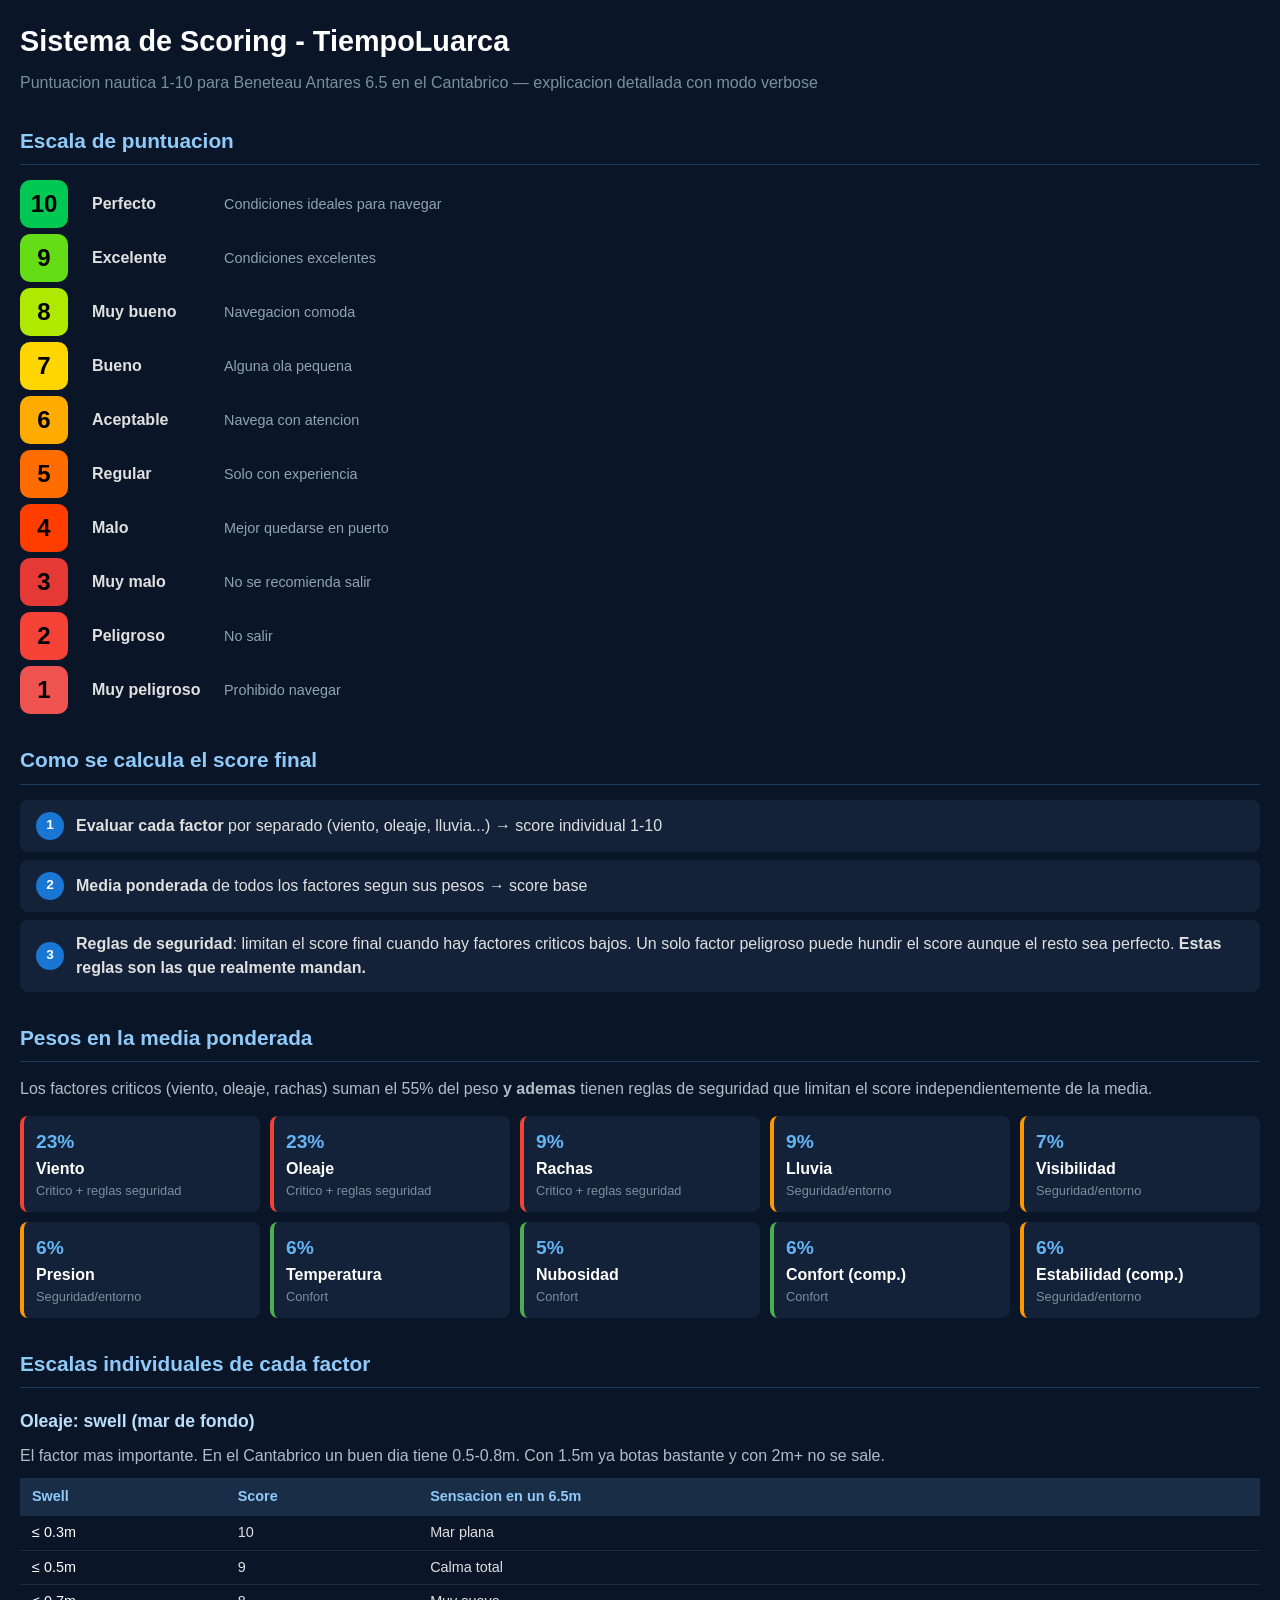
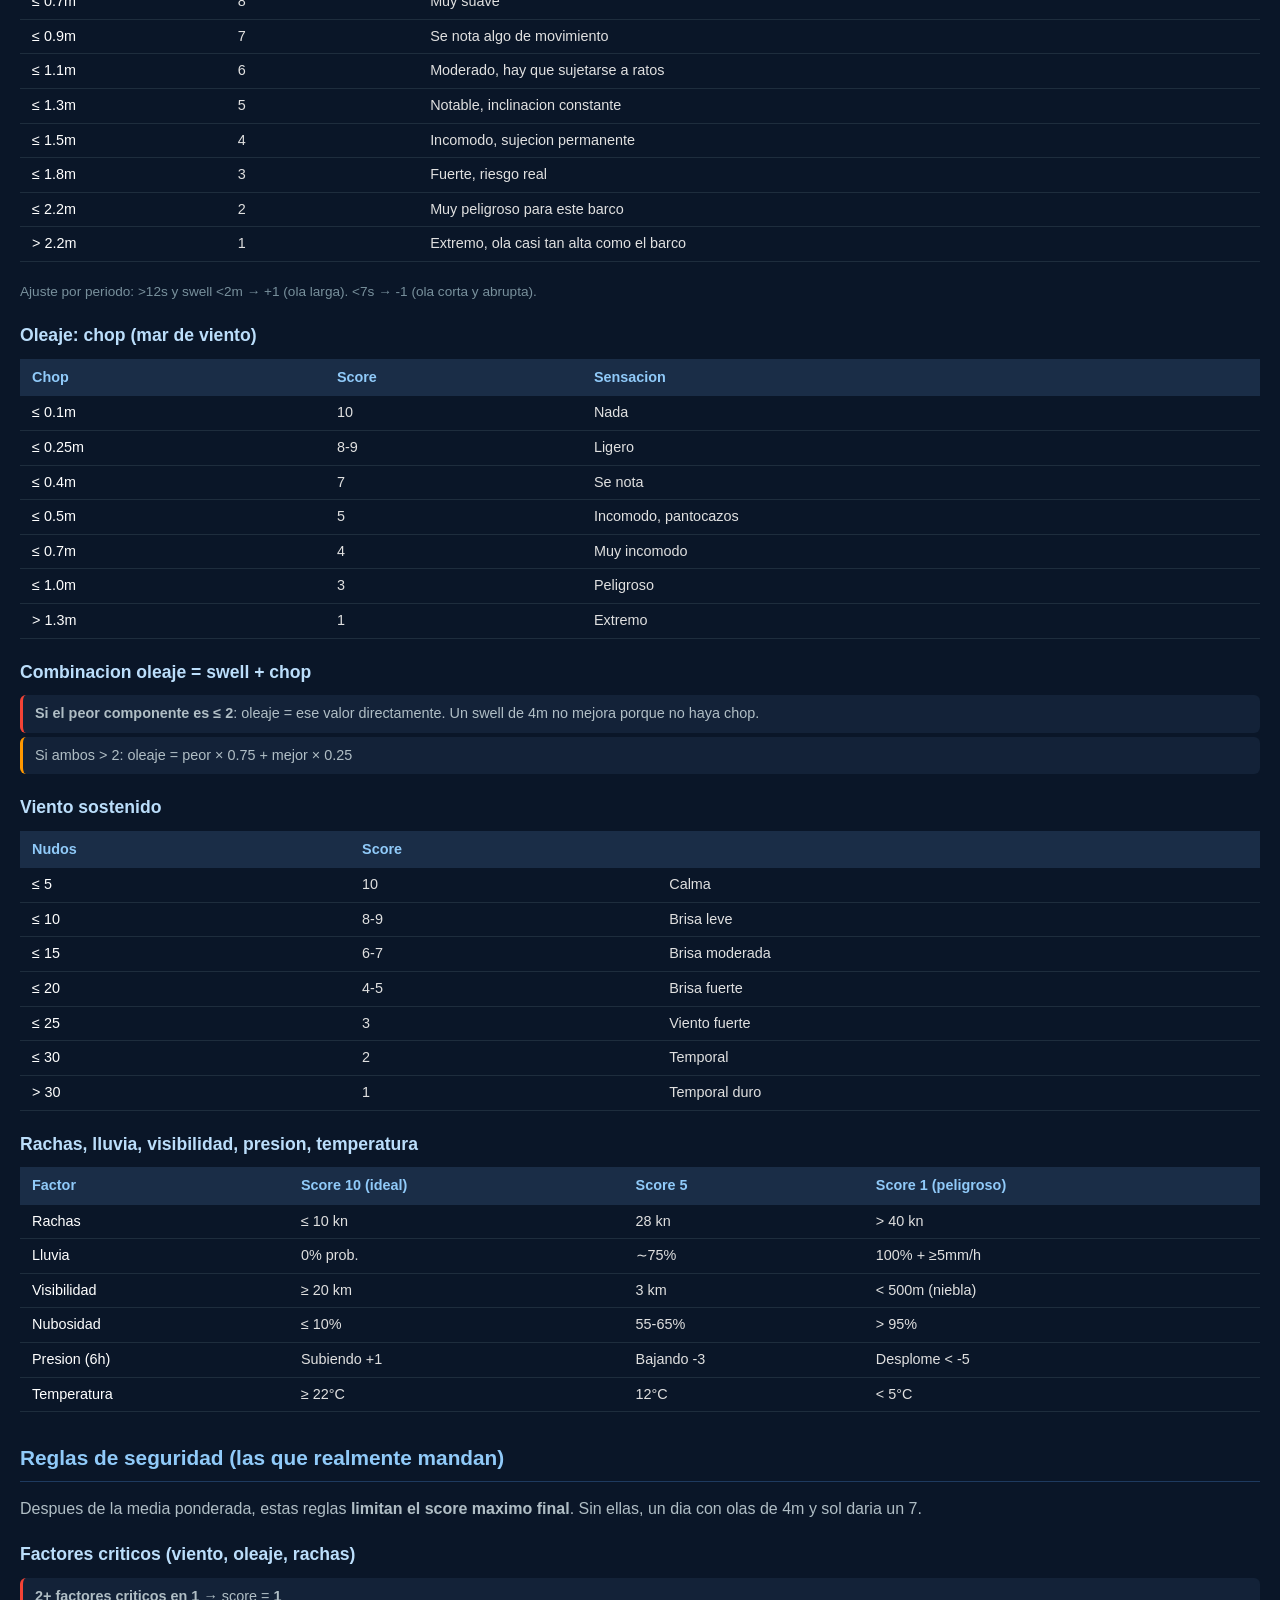
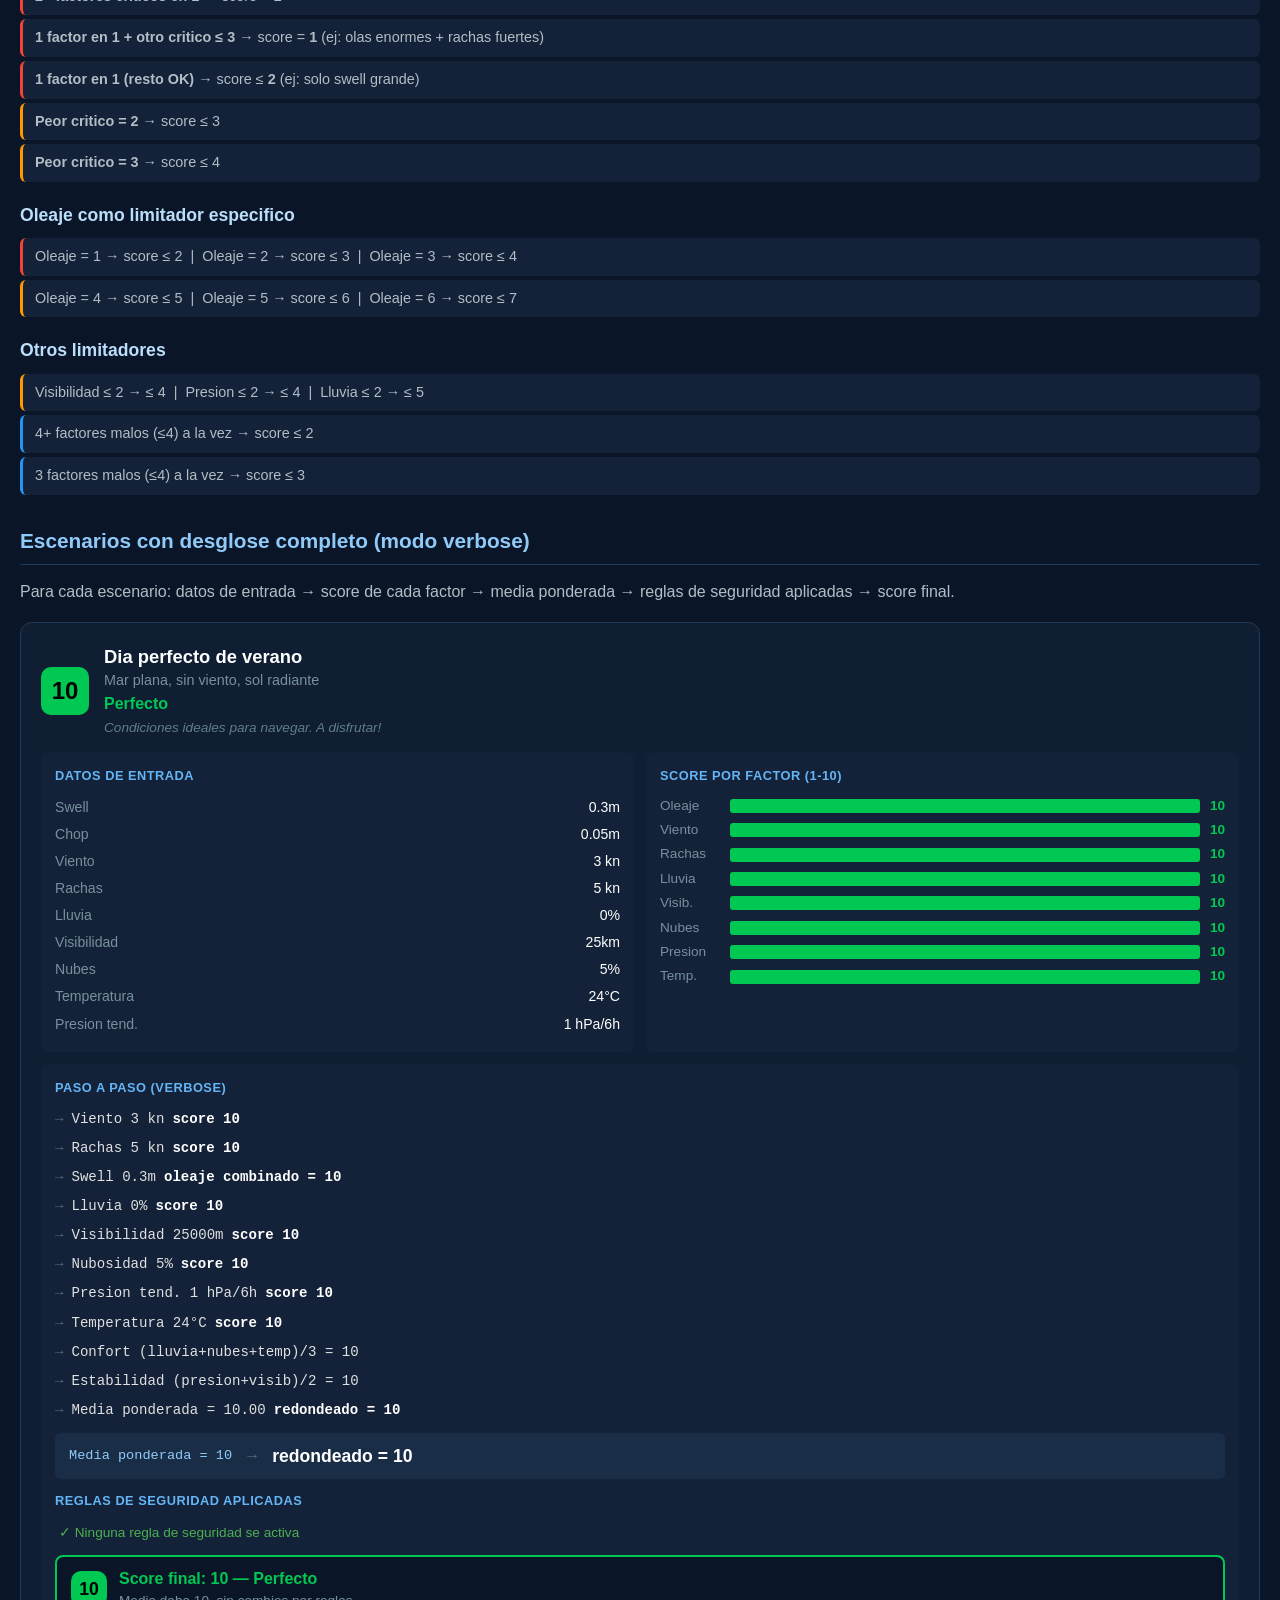
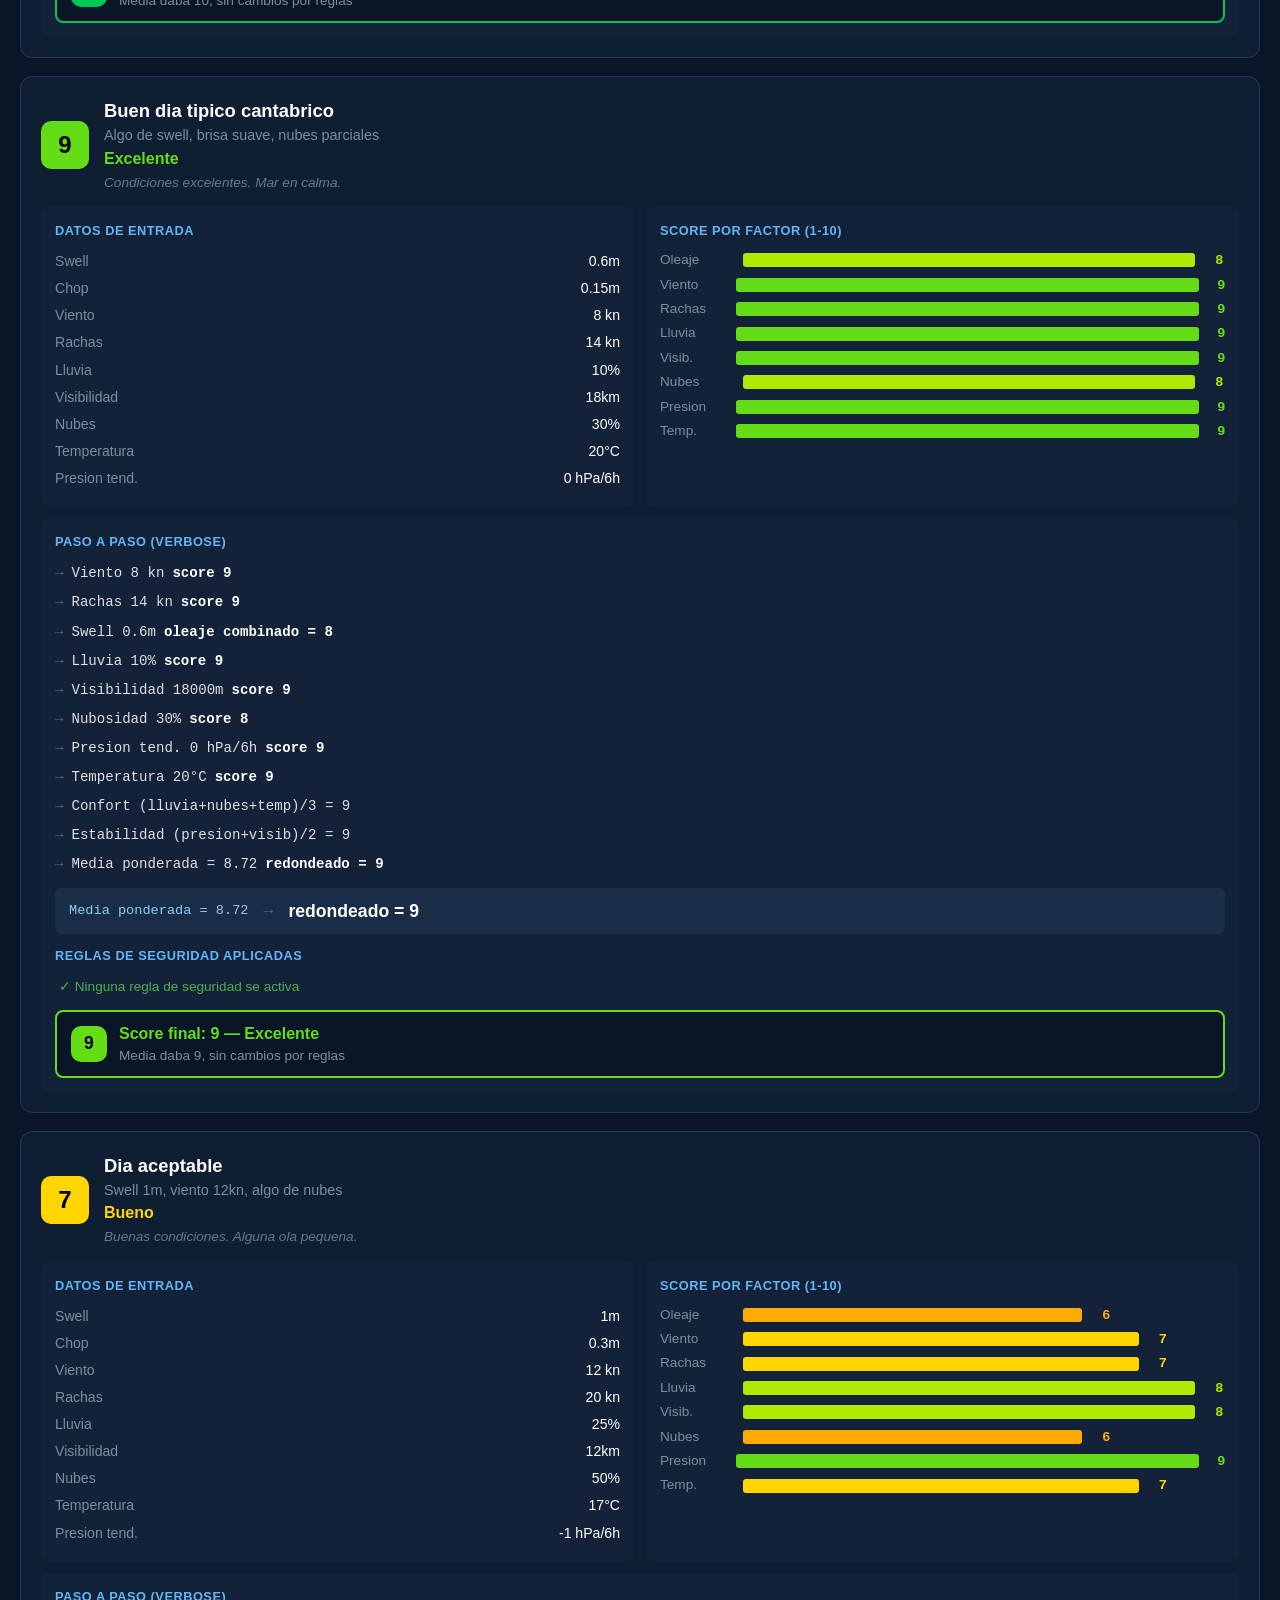
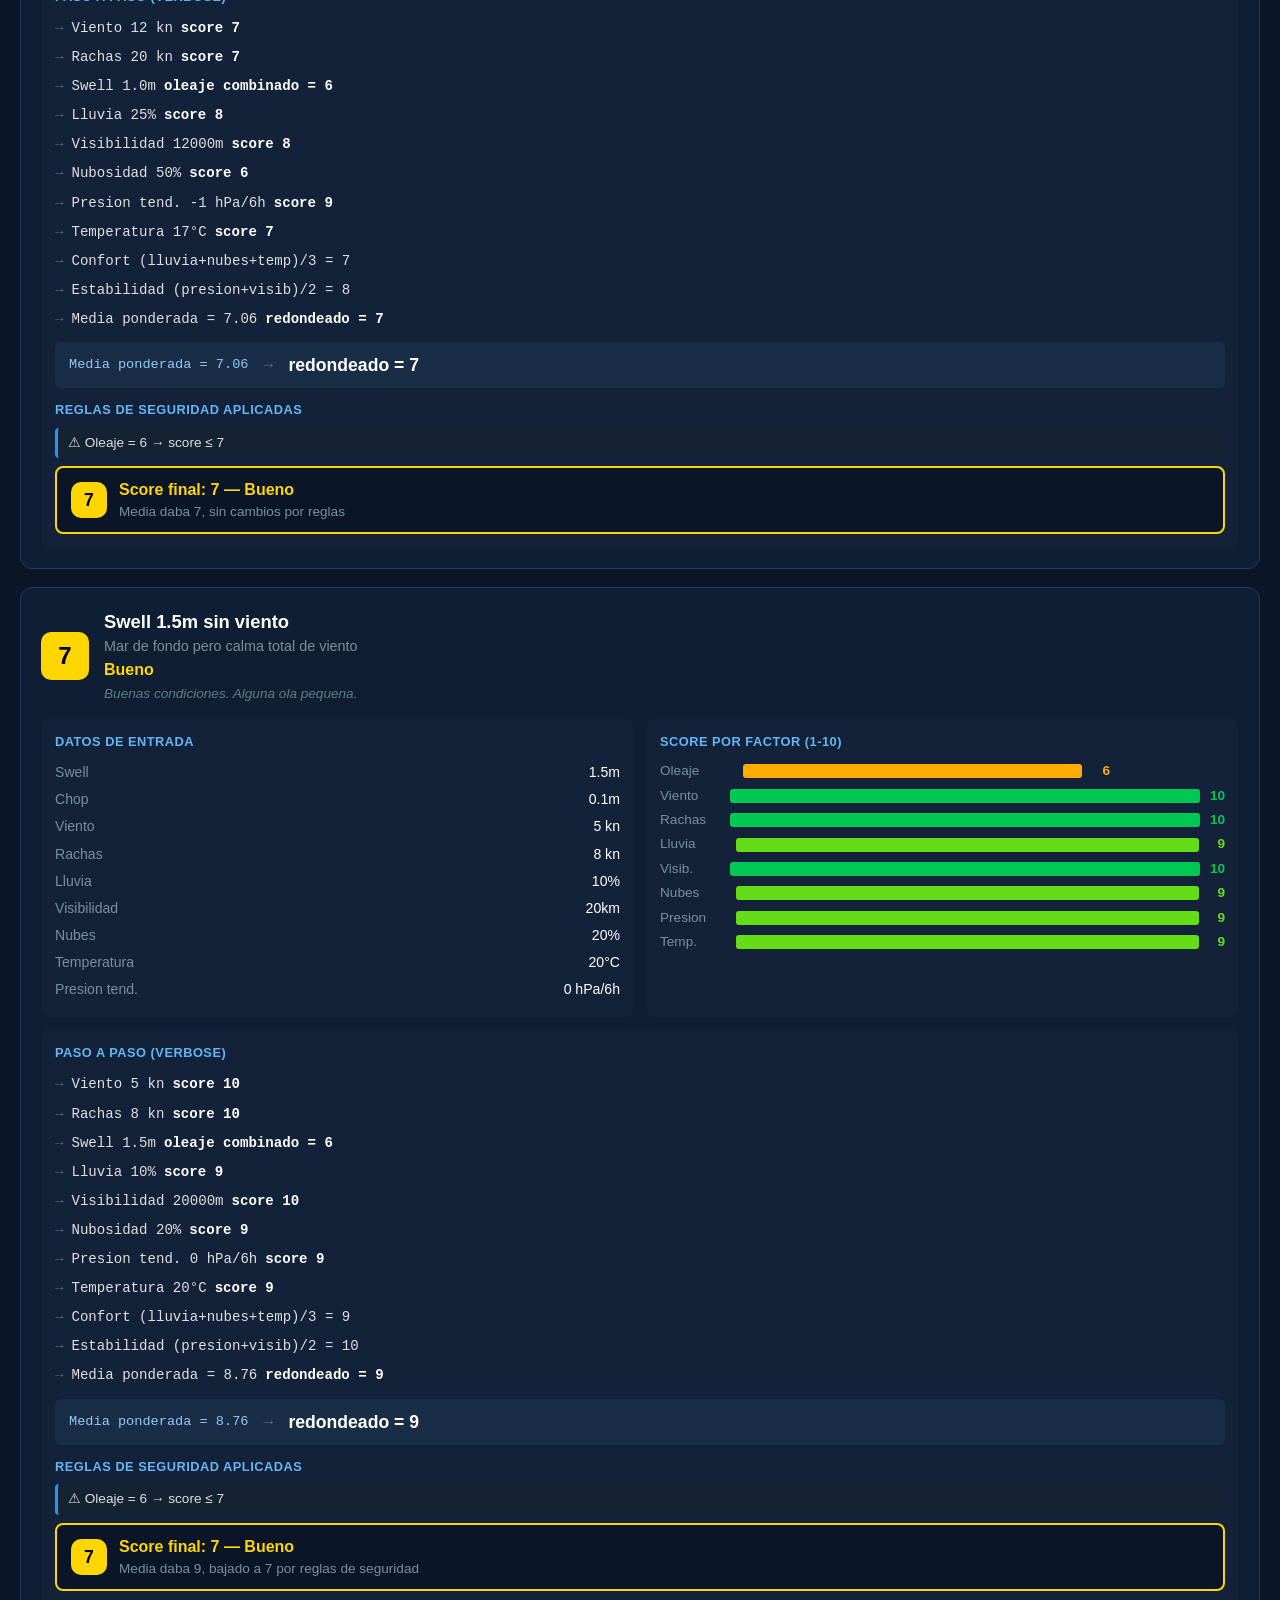
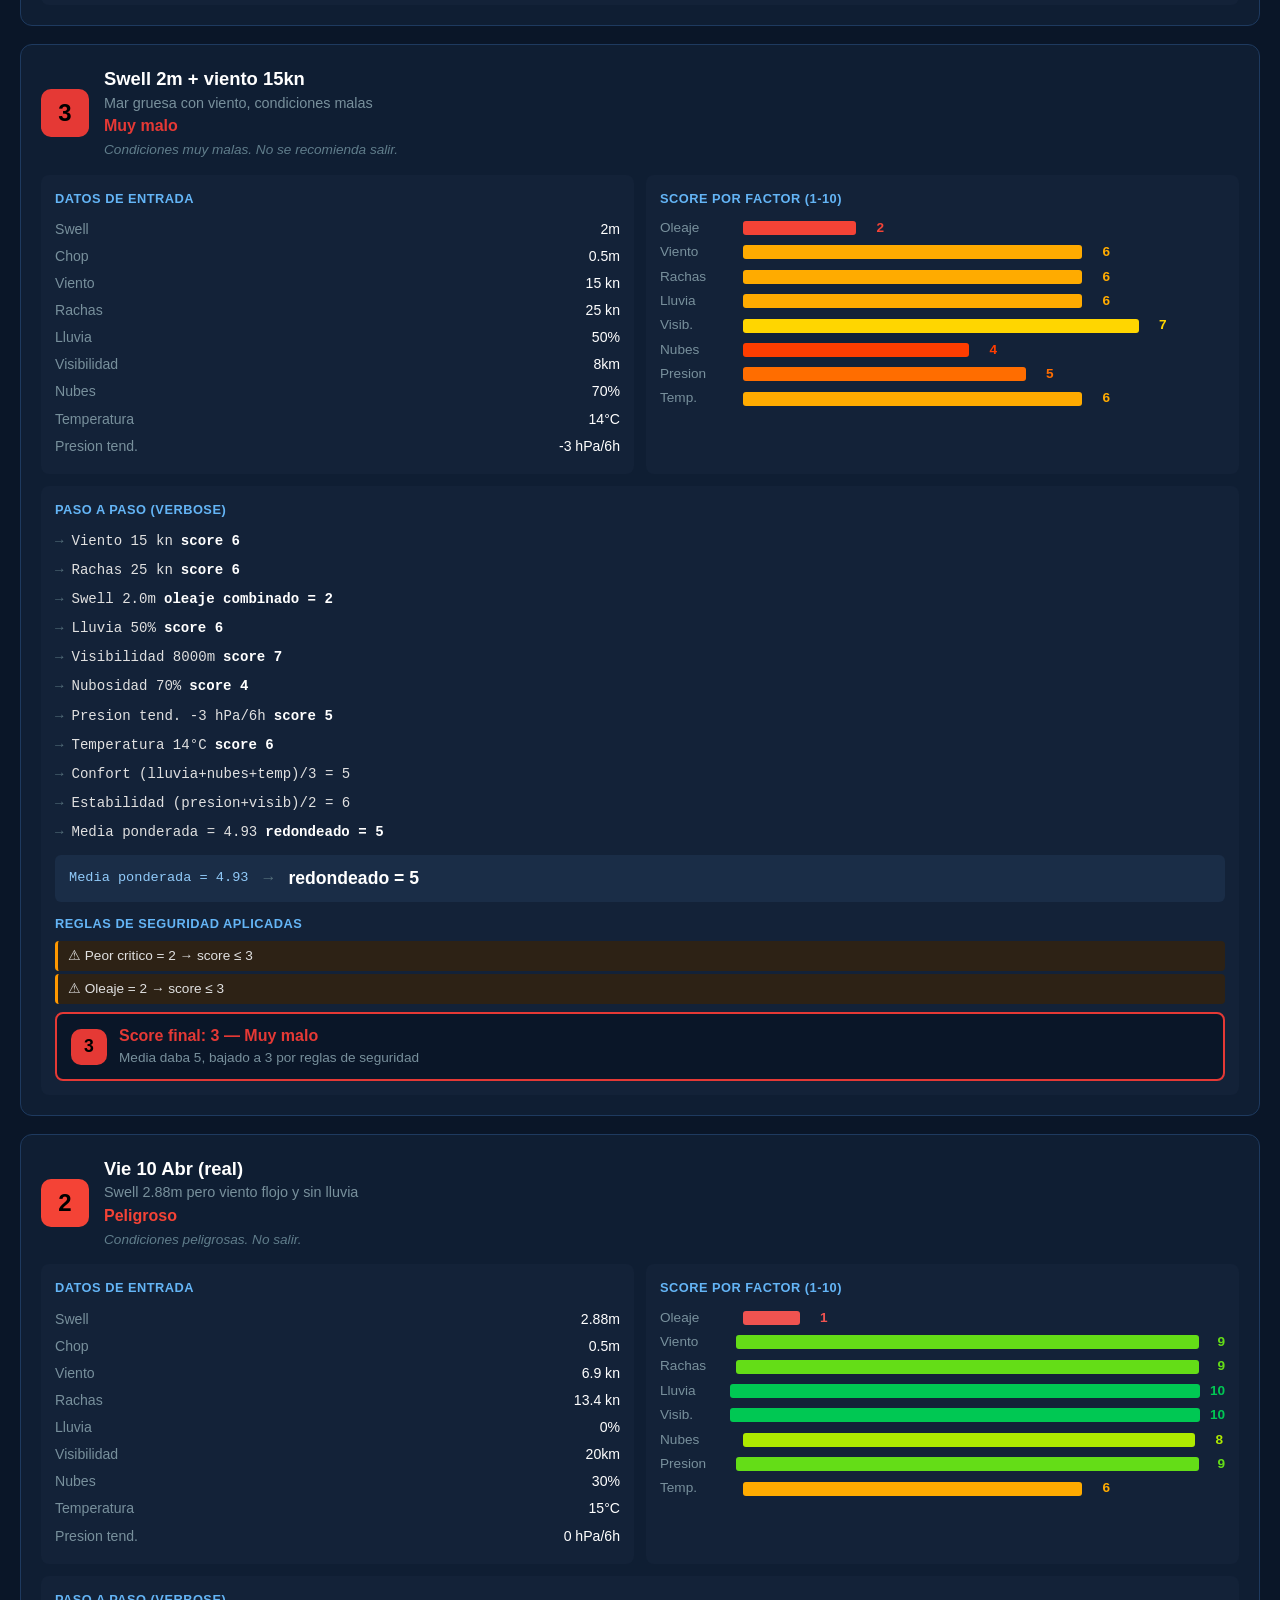
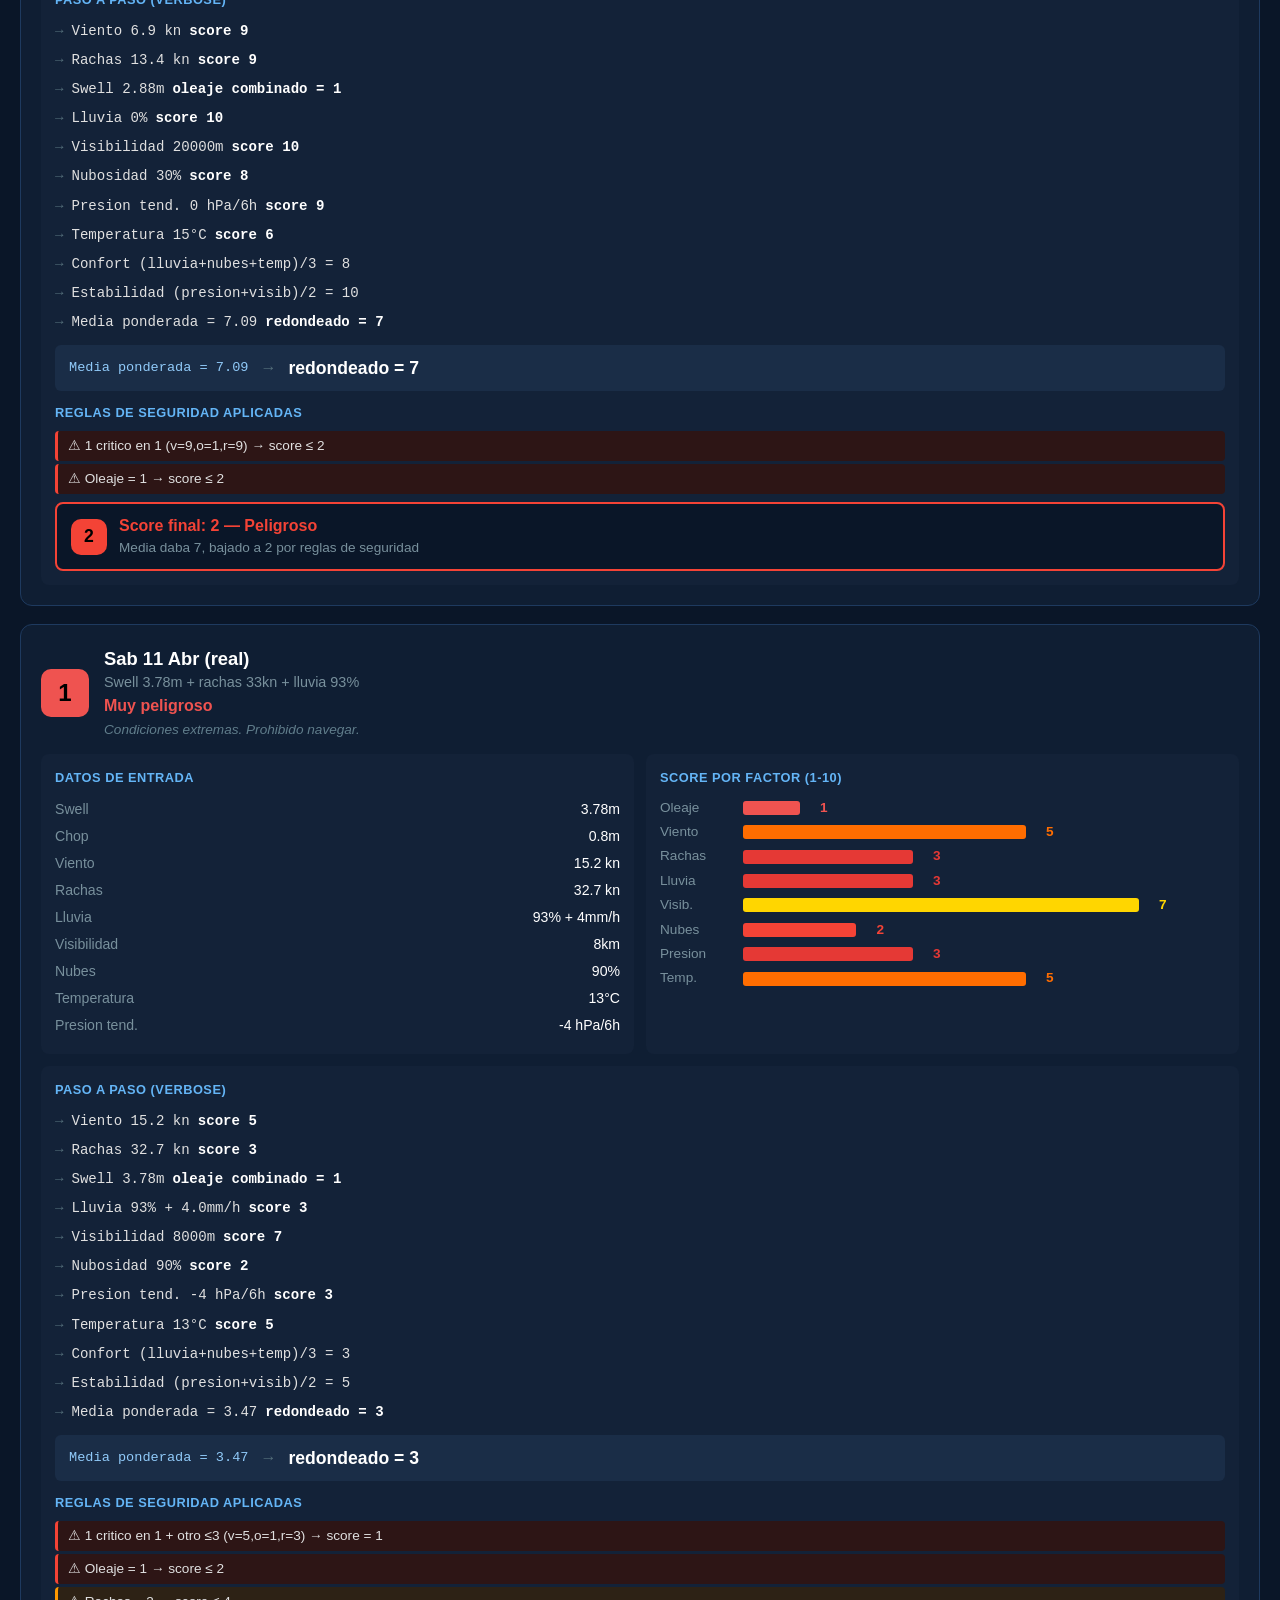
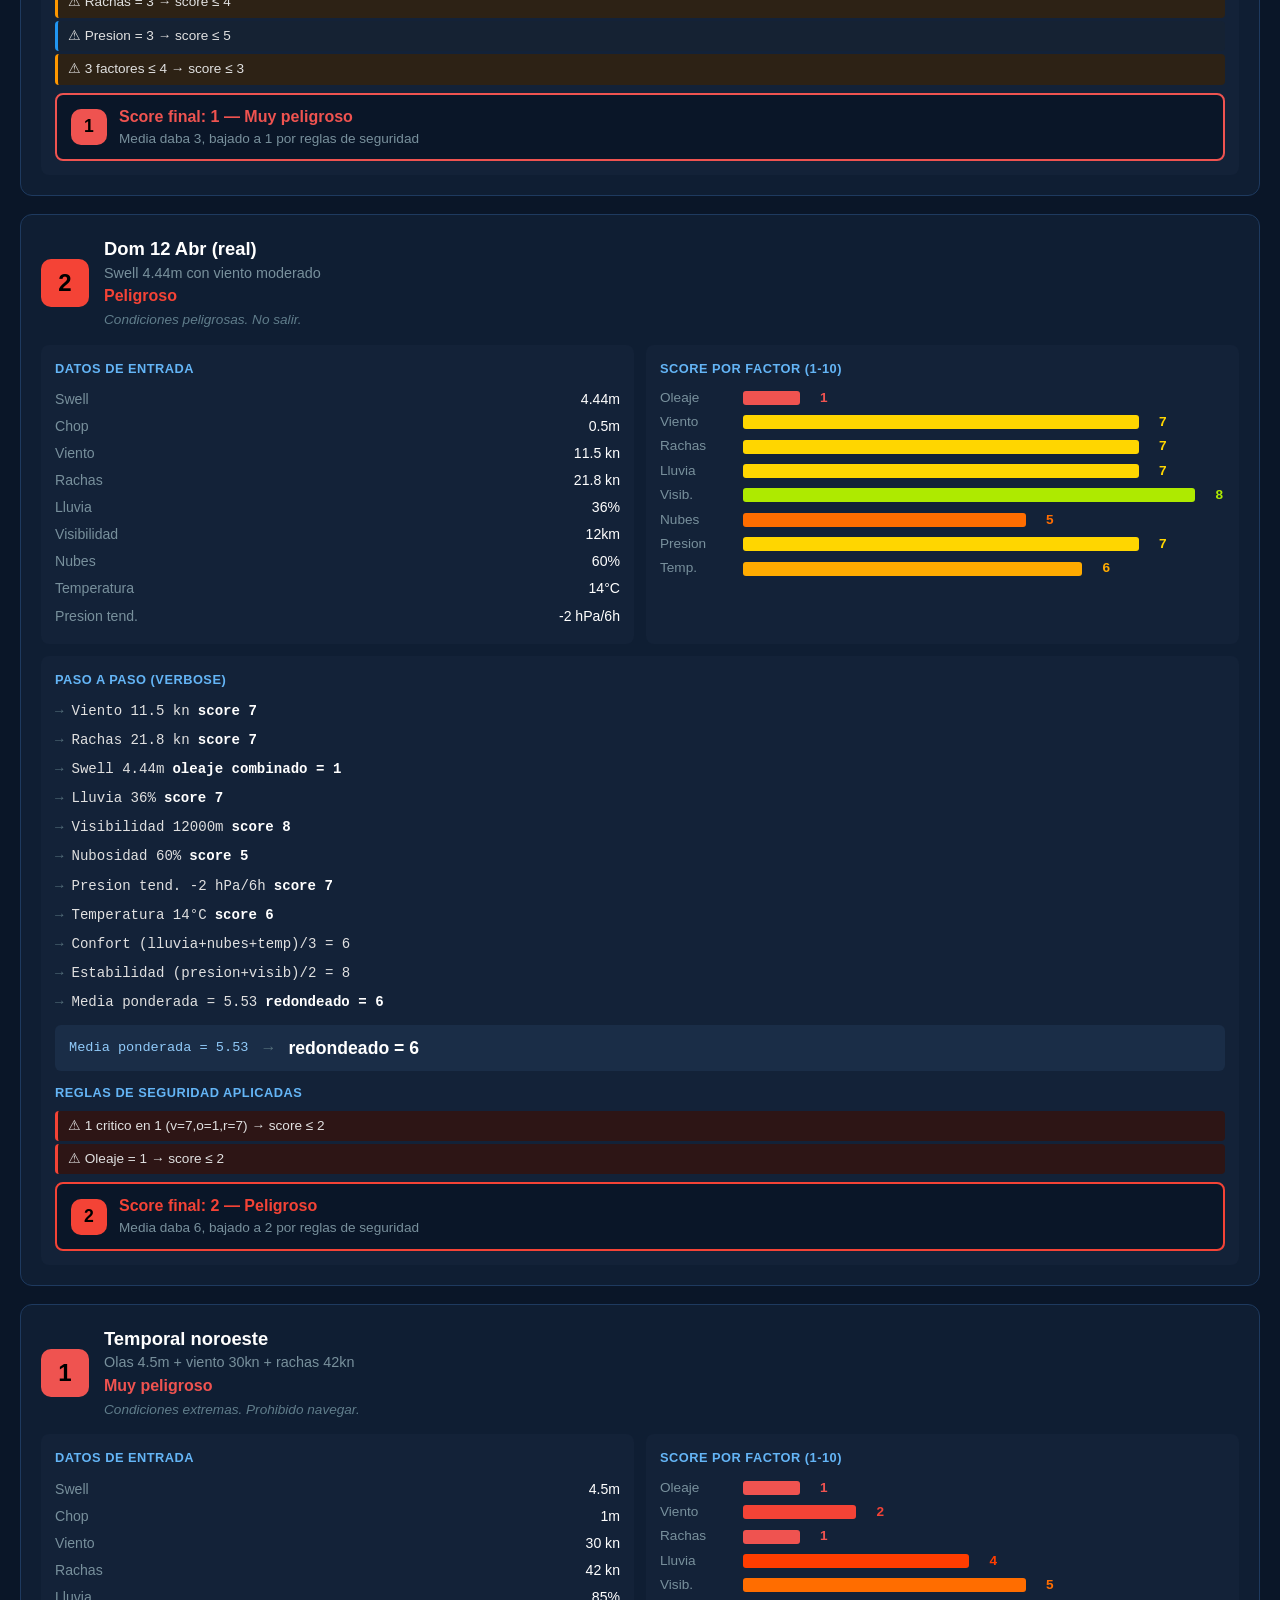
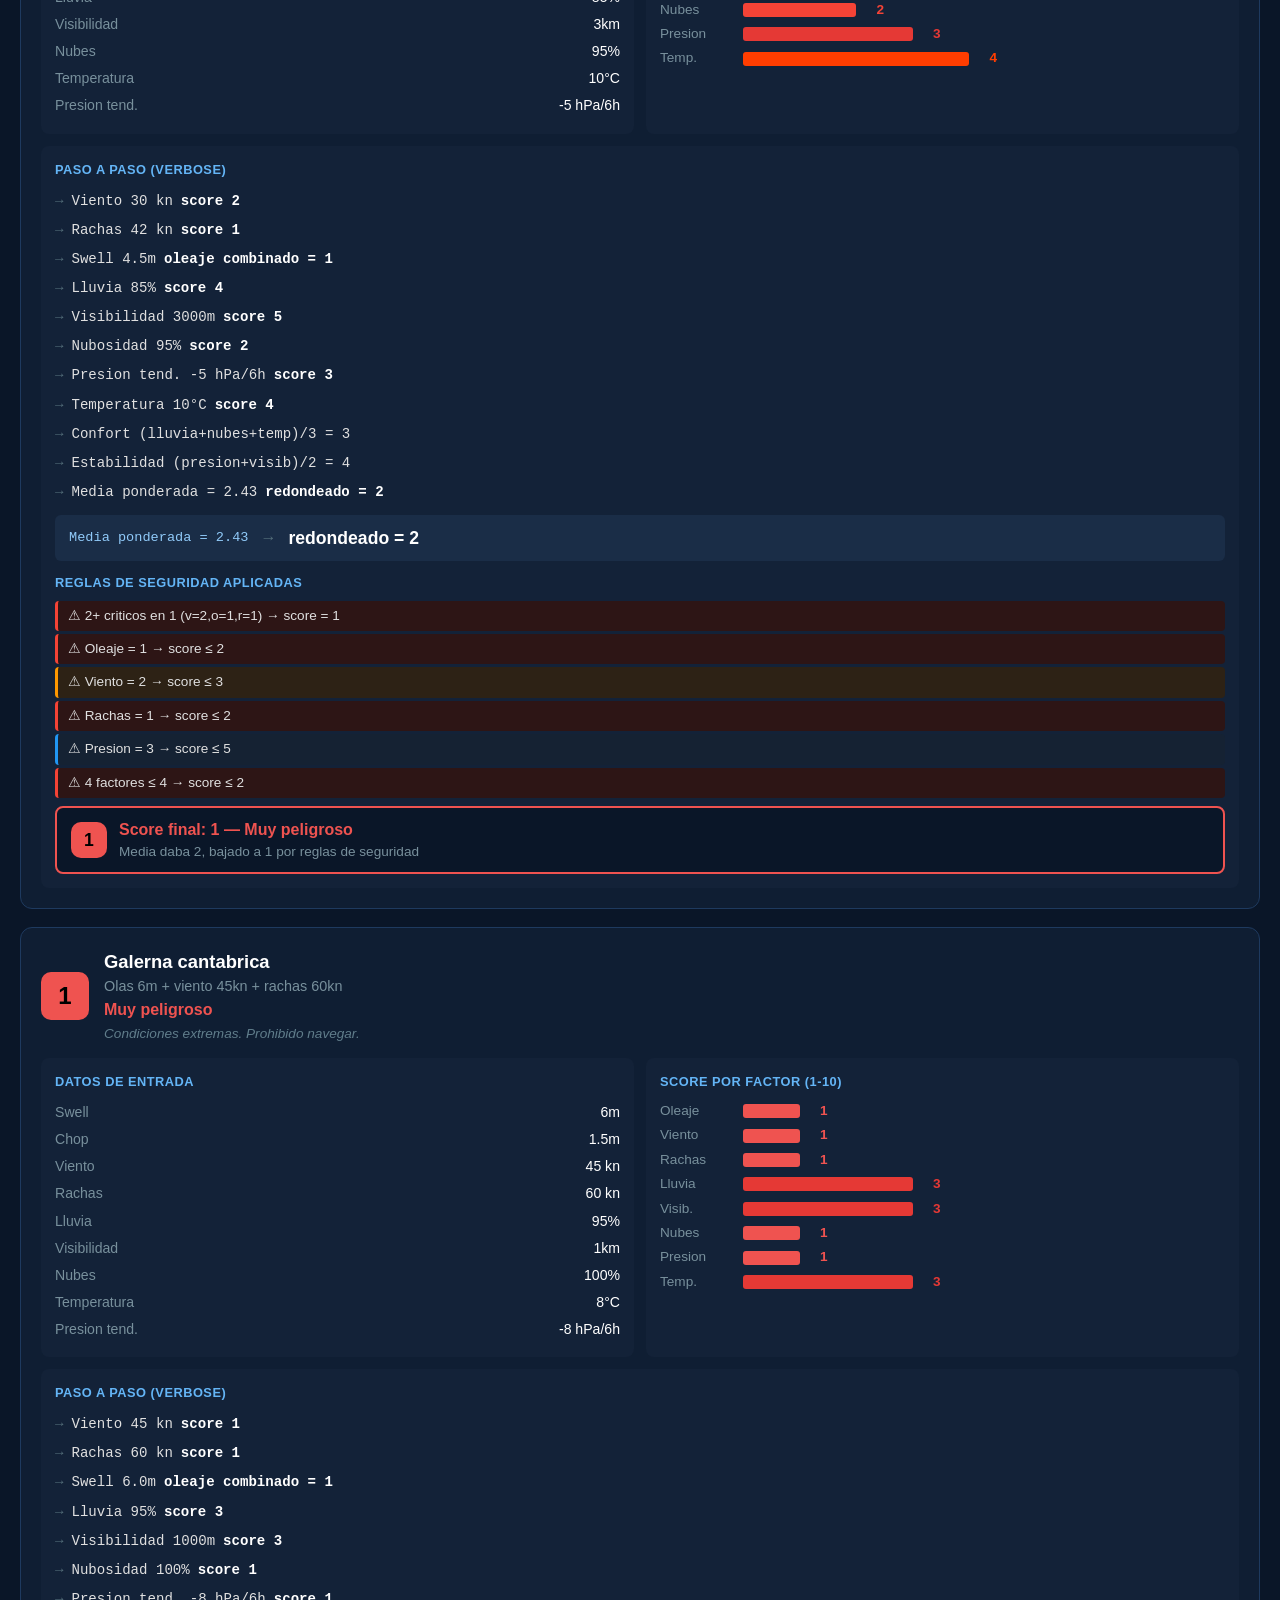
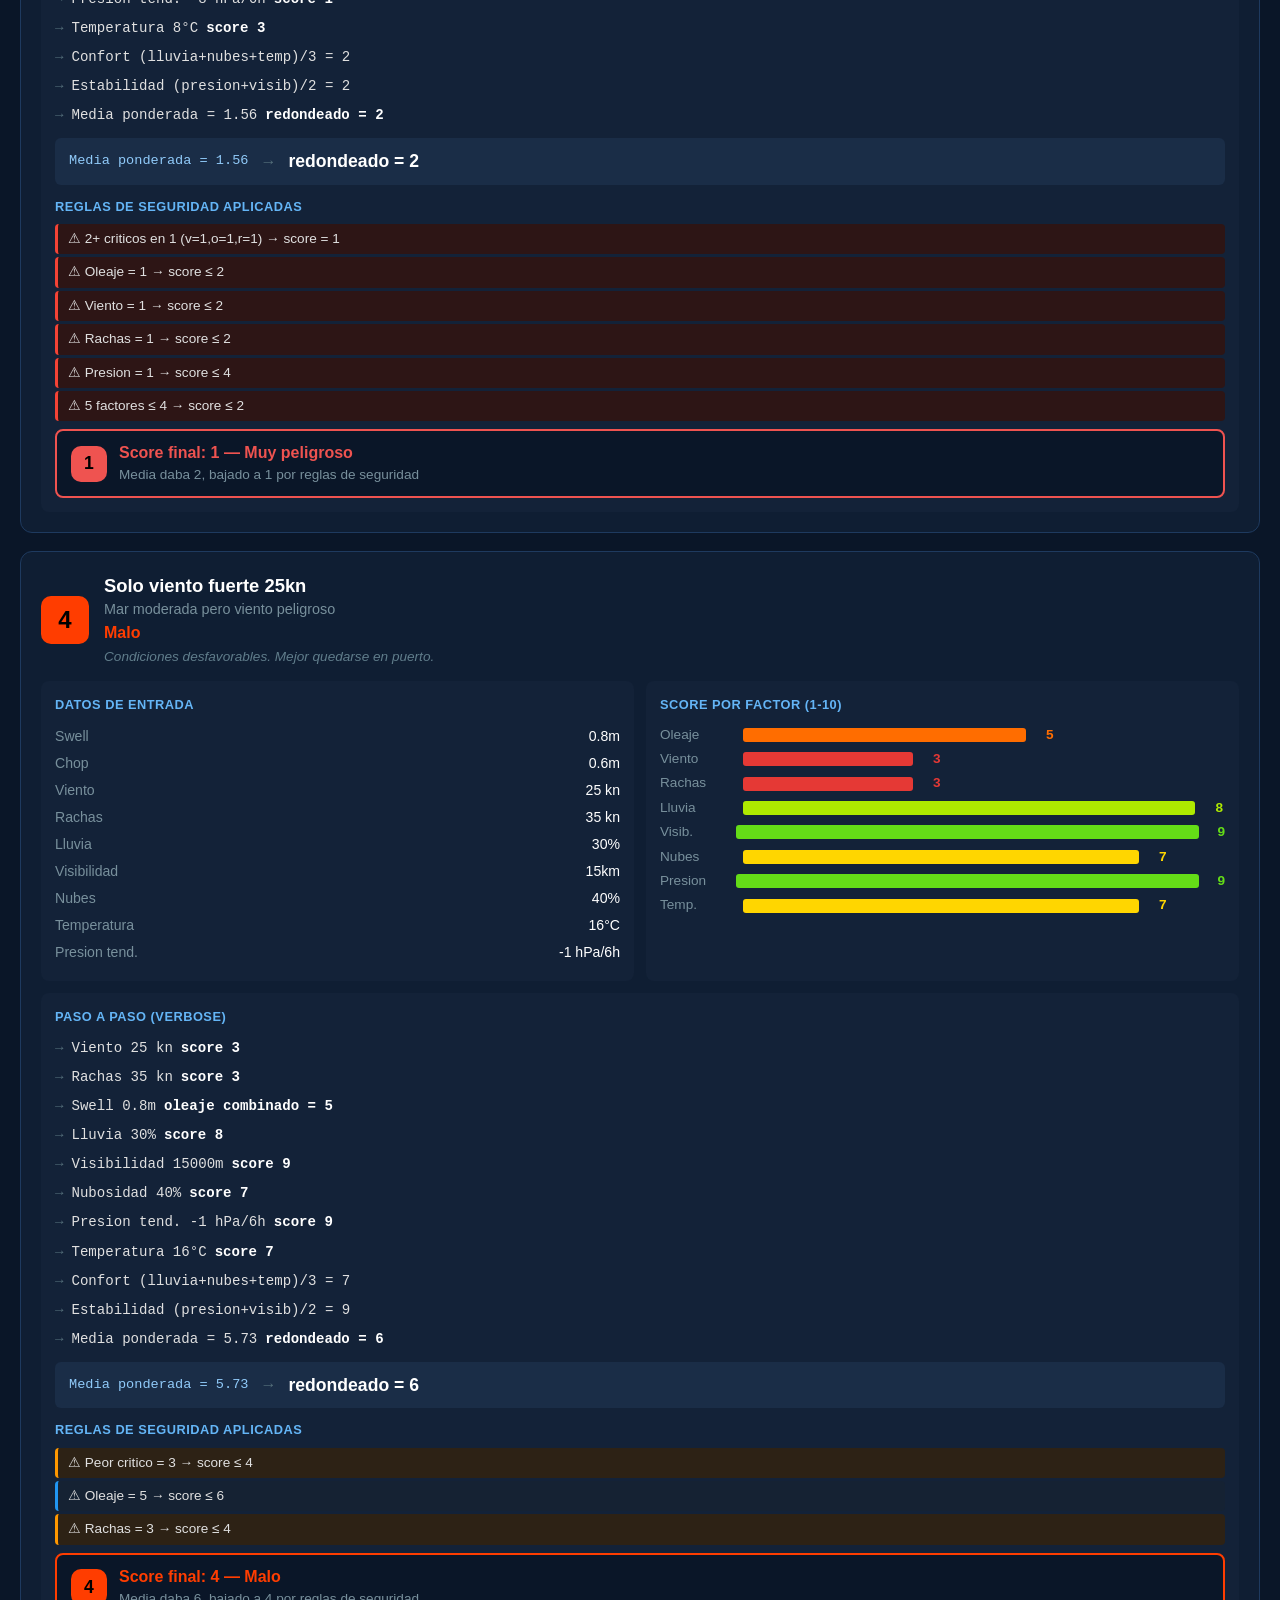
==== scoring_explicado.html @ b5f1f560 "Scoring: diferenciar temporal completo (score 1) de solo oleaje (score 2) + HTML verbose Antes, vier" ====
<!DOCTYPE html>
<html lang="es">
<head>
<meta charset="UTF-8">
<meta name="viewport" content="width=device-width, initial-scale=1.0">
<title>Scoring TiempoLuarca - Explicacion detallada</title>
<style>
  * { margin: 0; padding: 0; box-sizing: border-box; }
  body { font-family: -apple-system, BlinkMacSystemFont, 'Segoe UI', sans-serif; background: #0a1628; color: #e0e0e0; padding: 20px; max-width: 1400px; margin: 0 auto; line-height: 1.5; }
  h1 { color: #fff; margin-bottom: 8px; font-size: 1.8em; }
  h2 { color: #90caf9; margin: 30px 0 15px; font-size: 1.3em; border-bottom: 1px solid #1e3a5f; padding-bottom: 8px; }
  h3 { color: #bbdefb; margin: 20px 0 10px; font-size: 1.1em; }
  .subtitle { color: #78909c; margin-bottom: 25px; }
  p, li { margin: 5px 0; color: #b0bec5; }

  .score-badge { display: inline-flex; align-items: center; justify-content: center; width: 48px; height: 48px; border-radius: 10px; font-size: 1.5em; font-weight: 700; color: #000; flex-shrink: 0; }

  .scale-grid { display: grid; grid-template-columns: 60px 120px 1fr; gap: 6px 12px; align-items: center; margin: 15px 0; }

  .flow { display: flex; flex-direction: column; gap: 8px; margin: 15px 0; }
  .flow-step { background: #132238; border-radius: 8px; padding: 12px 16px; display: flex; align-items: center; gap: 12px; }
  .flow-step .num { background: #1976d2; color: #fff; width: 28px; height: 28px; border-radius: 50%; display: flex; align-items: center; justify-content: center; font-weight: 700; font-size: 0.85em; flex-shrink: 0; }

  .weights-grid { display: grid; grid-template-columns: repeat(auto-fill, minmax(200px, 1fr)); gap: 10px; margin: 15px 0; }
  .weight-card { background: #132238; border-radius: 8px; padding: 12px; }
  .weight-card .pct { color: #64b5f6; font-size: 1.2em; font-weight: 700; }
  .weight-card .name { font-weight: 600; color: #fff; }
  .weight-card.crit { border-left: 4px solid #f44336; }
  .weight-card.sec { border-left: 4px solid #ff9800; }
  .weight-card.comf { border-left: 4px solid #4caf50; }

  .factor-table { width: 100%; border-collapse: collapse; margin: 10px 0 20px; font-size: 0.9em; }
  .factor-table th { background: #1a2d47; color: #90caf9; padding: 8px 12px; text-align: left; }
  .factor-table td { padding: 6px 12px; border-bottom: 1px solid #1e2d3d; }
  .factor-table .range { color: #fff; font-weight: 500; }

  .rules-list { list-style: none; margin: 10px 0; }
  .rules-list li { padding: 8px 12px; margin: 4px 0; background: #132238; border-radius: 6px; font-size: 0.9em; border-left: 3px solid #f44336; }
  .rules-list li.warn { border-left-color: #ff9800; }
  .rules-list li.info { border-left-color: #2196f3; }

  /* ── Scenarios ── */
  .scenario { background: #0f1e33; border-radius: 12px; padding: 20px; margin: 18px 0; border: 1px solid #1e3a5f; }
  .sc-header { display: flex; align-items: center; gap: 15px; margin-bottom: 5px; }
  .sc-name { font-size: 1.15em; font-weight: 700; color: #fff; }
  .sc-desc { color: #78909c; font-size: 0.9em; }
  .sc-label { font-weight: 600; }
  .sc-rec { color: #607d8b; font-size: 0.85em; margin-top: 2px; font-style: italic; }

  .sc-body { display: grid; grid-template-columns: 1fr 1fr; gap: 12px; margin-top: 14px; }
  .sc-panel { background: #132238; border-radius: 8px; padding: 14px; }
  .sc-panel h4 { color: #64b5f6; font-size: 0.8em; text-transform: uppercase; letter-spacing: 0.5px; margin-bottom: 8px; }

  .sc-verbose { grid-column: 1 / -1; }

  .step-line { display: flex; gap: 8px; padding: 4px 0; font-size: 0.88em; font-family: 'SF Mono', 'Fira Code', monospace; }
  .step-line .arrow { color: #546e7a; }
  .step-result { color: #fff; font-weight: 600; }

  .safety-line { display: flex; align-items: center; gap: 8px; padding: 5px 10px; margin: 3px 0; border-radius: 4px; font-size: 0.85em; }
  .safety-line.red { background: #2d1515; border-left: 3px solid #f44336; }
  .safety-line.orange { background: #2d2215; border-left: 3px solid #ff9800; }
  .safety-line.blue { background: #152233; border-left: 3px solid #2196f3; }

  .weighted-box { background: #1a2d47; border-radius: 6px; padding: 10px 14px; margin: 8px 0; display: flex; align-items: center; gap: 12px; }
  .weighted-box .calc { font-family: 'SF Mono', monospace; font-size: 0.85em; color: #90caf9; }
  .weighted-box .result { font-size: 1.1em; font-weight: 700; color: #fff; }

  .final-box { background: #0a1628; border: 2px solid; border-radius: 8px; padding: 10px 14px; margin-top: 8px; display: flex; align-items: center; gap: 12px; }
  .final-box .text { font-weight: 600; }

  .bar-wrap { display: flex; align-items: center; gap: 8px; padding: 2px 0; }
  .bar-label { width: 75px; font-size: 0.85em; color: #78909c; }
  .bar { height: 14px; border-radius: 3px; min-width: 4px; }
  .bar-val { font-size: 0.85em; font-weight: 600; width: 20px; text-align: right; }

  .detail-row { display: flex; justify-content: space-between; padding: 3px 0; font-size: 0.88em; }
  .detail-row .key { color: #78909c; }
  .detail-row .val { color: #fff; font-weight: 500; }

  @media (max-width: 700px) {
    .sc-body { grid-template-columns: 1fr; }
    .sc-verbose { grid-column: 1; }
    .weights-grid { grid-template-columns: 1fr 1fr; }
  }
</style>
</head>
<body>

<h1>Sistema de Scoring - TiempoLuarca</h1>
<p class="subtitle">Puntuacion nautica 1-10 para Beneteau Antares 6.5 en el Cantabrico &mdash; explicacion detallada con modo verbose</p>

<!-- ── ESCALA ── -->
<h2>Escala de puntuacion</h2>
<div class="scale-grid" id="scaleGrid"></div>

<!-- ── FLUJO ── -->
<h2>Como se calcula el score final</h2>
<div class="flow">
  <div class="flow-step"><div class="num">1</div><div><b>Evaluar cada factor</b> por separado (viento, oleaje, lluvia...) &rarr; score individual 1-10</div></div>
  <div class="flow-step"><div class="num">2</div><div><b>Media ponderada</b> de todos los factores segun sus pesos &rarr; score base</div></div>
  <div class="flow-step"><div class="num">3</div><div><b>Reglas de seguridad</b>: limitan el score final cuando hay factores criticos bajos. Un solo factor peligroso puede hundir el score aunque el resto sea perfecto. <b>Estas reglas son las que realmente mandan.</b></div></div>
</div>

<!-- ── PESOS ── -->
<h2>Pesos en la media ponderada</h2>
<p>Los factores criticos (viento, oleaje, rachas) suman el 55% del peso <b>y ademas</b> tienen reglas de seguridad que limitan el score independientemente de la media.</p>
<div class="weights-grid" id="weightsGrid"></div>

<!-- ── ESCALAS ── -->
<h2>Escalas individuales de cada factor</h2>

<h3>Oleaje: swell (mar de fondo)</h3>
<p>El factor mas importante. En el Cantabrico un buen dia tiene 0.5-0.8m. Con 1.5m ya botas bastante y con 2m+ no se sale.</p>
<table class="factor-table">
  <tr><th>Swell</th><th>Score</th><th>Sensacion en un 6.5m</th></tr>
  <tr><td class="range">&le; 0.3m</td><td>10</td><td>Mar plana</td></tr>
  <tr><td class="range">&le; 0.5m</td><td>9</td><td>Calma total</td></tr>
  <tr><td class="range">&le; 0.7m</td><td>8</td><td>Muy suave</td></tr>
  <tr><td class="range">&le; 0.9m</td><td>7</td><td>Se nota algo de movimiento</td></tr>
  <tr><td class="range">&le; 1.1m</td><td>6</td><td>Moderado, hay que sujetarse a ratos</td></tr>
  <tr><td class="range">&le; 1.3m</td><td>5</td><td>Notable, inclinacion constante</td></tr>
  <tr><td class="range">&le; 1.5m</td><td>4</td><td>Incomodo, sujecion permanente</td></tr>
  <tr><td class="range">&le; 1.8m</td><td>3</td><td>Fuerte, riesgo real</td></tr>
  <tr><td class="range">&le; 2.2m</td><td>2</td><td>Muy peligroso para este barco</td></tr>
  <tr><td class="range">&gt; 2.2m</td><td>1</td><td>Extremo, ola casi tan alta como el barco</td></tr>
</table>
<p style="color:#78909c;font-size:0.85em">Ajuste por periodo: &gt;12s y swell &lt;2m &rarr; +1 (ola larga). &lt;7s &rarr; -1 (ola corta y abrupta).</p>

<h3>Oleaje: chop (mar de viento)</h3>
<table class="factor-table">
  <tr><th>Chop</th><th>Score</th><th>Sensacion</th></tr>
  <tr><td class="range">&le; 0.1m</td><td>10</td><td>Nada</td></tr>
  <tr><td class="range">&le; 0.25m</td><td>8-9</td><td>Ligero</td></tr>
  <tr><td class="range">&le; 0.4m</td><td>7</td><td>Se nota</td></tr>
  <tr><td class="range">&le; 0.5m</td><td>5</td><td>Incomodo, pantocazos</td></tr>
  <tr><td class="range">&le; 0.7m</td><td>4</td><td>Muy incomodo</td></tr>
  <tr><td class="range">&le; 1.0m</td><td>3</td><td>Peligroso</td></tr>
  <tr><td class="range">&gt; 1.3m</td><td>1</td><td>Extremo</td></tr>
</table>

<h3>Combinacion oleaje = swell + chop</h3>
<ul class="rules-list">
  <li><b>Si el peor componente es &le; 2</b>: oleaje = ese valor directamente. Un swell de 4m no mejora porque no haya chop.</li>
  <li class="warn">Si ambos &gt; 2: oleaje = peor &times; 0.75 + mejor &times; 0.25</li>
</ul>

<h3>Viento sostenido</h3>
<table class="factor-table">
  <tr><th>Nudos</th><th>Score</th><th></th></tr>
  <tr><td class="range">&le; 5</td><td>10</td><td>Calma</td></tr>
  <tr><td class="range">&le; 10</td><td>8-9</td><td>Brisa leve</td></tr>
  <tr><td class="range">&le; 15</td><td>6-7</td><td>Brisa moderada</td></tr>
  <tr><td class="range">&le; 20</td><td>4-5</td><td>Brisa fuerte</td></tr>
  <tr><td class="range">&le; 25</td><td>3</td><td>Viento fuerte</td></tr>
  <tr><td class="range">&le; 30</td><td>2</td><td>Temporal</td></tr>
  <tr><td class="range">&gt; 30</td><td>1</td><td>Temporal duro</td></tr>
</table>

<h3>Rachas, lluvia, visibilidad, presion, temperatura</h3>
<table class="factor-table">
  <tr><th>Factor</th><th>Score 10 (ideal)</th><th>Score 5</th><th>Score 1 (peligroso)</th></tr>
  <tr><td class="range">Rachas</td><td>&le; 10 kn</td><td>28 kn</td><td>&gt; 40 kn</td></tr>
  <tr><td class="range">Lluvia</td><td>0% prob.</td><td>&sim;75%</td><td>100% + &ge;5mm/h</td></tr>
  <tr><td class="range">Visibilidad</td><td>&ge; 20 km</td><td>3 km</td><td>&lt; 500m (niebla)</td></tr>
  <tr><td class="range">Nubosidad</td><td>&le; 10%</td><td>55-65%</td><td>&gt; 95%</td></tr>
  <tr><td class="range">Presion (6h)</td><td>Subiendo +1</td><td>Bajando -3</td><td>Desplome &lt; -5</td></tr>
  <tr><td class="range">Temperatura</td><td>&ge; 22°C</td><td>12°C</td><td>&lt; 5°C</td></tr>
</table>

<!-- ── REGLAS SEGURIDAD ── -->
<h2>Reglas de seguridad (las que realmente mandan)</h2>
<p>Despues de la media ponderada, estas reglas <b>limitan el score maximo final</b>. Sin ellas, un dia con olas de 4m y sol daria un 7.</p>

<h3>Factores criticos (viento, oleaje, rachas)</h3>
<ul class="rules-list">
  <li><b>2+ factores criticos en 1</b> &rarr; score = <b>1</b></li>
  <li><b>1 factor en 1 + otro critico &le; 3</b> &rarr; score = <b>1</b> (ej: olas enormes + rachas fuertes)</li>
  <li><b>1 factor en 1 (resto OK)</b> &rarr; score &le; <b>2</b> (ej: solo swell grande)</li>
  <li class="warn"><b>Peor critico = 2</b> &rarr; score &le; 3</li>
  <li class="warn"><b>Peor critico = 3</b> &rarr; score &le; 4</li>
</ul>

<h3>Oleaje como limitador especifico</h3>
<ul class="rules-list">
  <li>Oleaje = 1 &rarr; score &le; 2 &nbsp;|&nbsp; Oleaje = 2 &rarr; score &le; 3 &nbsp;|&nbsp; Oleaje = 3 &rarr; score &le; 4</li>
  <li class="warn">Oleaje = 4 &rarr; score &le; 5 &nbsp;|&nbsp; Oleaje = 5 &rarr; score &le; 6 &nbsp;|&nbsp; Oleaje = 6 &rarr; score &le; 7</li>
</ul>

<h3>Otros limitadores</h3>
<ul class="rules-list">
  <li class="warn">Visibilidad &le; 2 &rarr; &le; 4 &nbsp;|&nbsp; Presion &le; 2 &rarr; &le; 4 &nbsp;|&nbsp; Lluvia &le; 2 &rarr; &le; 5</li>
  <li class="info">4+ factores malos (&le;4) a la vez &rarr; score &le; 2</li>
  <li class="info">3 factores malos (&le;4) a la vez &rarr; score &le; 3</li>
</ul>

<!-- ── ESCENARIOS VERBOSE ── -->
<h2>Escenarios con desglose completo (modo verbose)</h2>
<p>Para cada escenario: datos de entrada &rarr; score de cada factor &rarr; media ponderada &rarr; reglas de seguridad aplicadas &rarr; score final.</p>
<div id="scenarios"></div>

<script>
const SCALE = [
  {s:10, l:"Perfecto",      c:"#00C853", r:"Condiciones ideales para navegar"},
  {s:9,  l:"Excelente",     c:"#64DD17", r:"Condiciones excelentes"},
  {s:8,  l:"Muy bueno",     c:"#AEEA00", r:"Navegacion comoda"},
  {s:7,  l:"Bueno",         c:"#FFD600", r:"Alguna ola pequena"},
  {s:6,  l:"Aceptable",     c:"#FFAB00", r:"Navega con atencion"},
  {s:5,  l:"Regular",       c:"#FF6D00", r:"Solo con experiencia"},
  {s:4,  l:"Malo",          c:"#FF3D00", r:"Mejor quedarse en puerto"},
  {s:3,  l:"Muy malo",      c:"#E53935", r:"No se recomienda salir"},
  {s:2,  l:"Peligroso",     c:"#F44336", r:"No salir"},
  {s:1,  l:"Muy peligroso", c:"#EF5350", r:"Prohibido navegar"},
];

function sc(v) { return SCALE.find(x => x.s === v) || {c:'#666',l:'?'}; }

// Scale grid
const sg = document.getElementById('scaleGrid');
SCALE.forEach(s => {
  sg.innerHTML += `<div class="score-badge" style="background:${s.c}">${s.s}</div><div style="font-weight:600">${s.l}</div><div style="color:#90a4ae;font-size:0.9em">${s.r}</div>`;
});

// Weights
const W = [
  {n:"Viento",pct:23,t:"crit"},{n:"Oleaje",pct:23,t:"crit"},{n:"Rachas",pct:9,t:"crit"},
  {n:"Lluvia",pct:9,t:"sec"},{n:"Visibilidad",pct:7,t:"sec"},{n:"Presion",pct:6,t:"sec"},
  {n:"Temperatura",pct:6,t:"comf"},{n:"Nubosidad",pct:5,t:"comf"},
  {n:"Confort (comp.)",pct:6,t:"comf"},{n:"Estabilidad (comp.)",pct:6,t:"sec"},
];
const wg = document.getElementById('weightsGrid');
W.forEach(w => {
  const label = w.t==='crit'?'Critico + reglas seguridad':w.t==='sec'?'Seguridad/entorno':'Confort';
  wg.innerHTML += `<div class="weight-card ${w.t}"><div class="pct">${w.pct}%</div><div class="name">${w.n}</div><div style="color:#78909c;font-size:0.8em">${label}</div></div>`;
});

// Scenarios data (generated from actual scoring engine)
const DATA = [{"name":"Dia perfecto de verano","desc":"Mar plana, sin viento, sol radiante","inputs":{"viento_nudos":3,"racha_nudos":5,"swell_altura":0.3,"swell_periodo":12,"viento_ola_altura":0.05,"viento_ola_periodo":6,"prob_precipitacion":0,"visibilidad_m":25000,"nubosidad":5,"temperatura":24,"presion_trend_6h":1},"score":10,"label":"Perfecto","color":"#00C853","rec":"Condiciones ideales para navegar. A disfrutar!","scores":{"viento":10,"oleaje":10,"racha":10,"lluvia":10,"visibilidad":10,"nubosidad":10,"presion":10,"temperatura":10},"weighted":10.0,"weighted_round":10,"steps":["Viento 3 kn → score 10","Rachas 5 kn → score 10","Swell 0.3m → oleaje combinado = 10","Lluvia 0% → score 10","Visibilidad 25000m → score 10","Nubosidad 5% → score 10","Presion tend. 1 hPa/6h → score 10","Temperatura 24°C → score 10","Confort (lluvia+nubes+temp)/3 = 10","Estabilidad (presion+visib)/2 = 10","Media ponderada = 10.00 → redondeado = 10"],"safety":[]},{"name":"Buen dia tipico cantabrico","desc":"Algo de swell, brisa suave, nubes parciales","inputs":{"viento_nudos":8,"racha_nudos":14,"swell_altura":0.6,"swell_periodo":10,"viento_ola_altura":0.15,"viento_ola_periodo":5,"prob_precipitacion":10,"visibilidad_m":18000,"nubosidad":30,"temperatura":20,"presion_trend_6h":0},"score":9,"label":"Excelente","color":"#64DD17","rec":"Condiciones excelentes. Mar en calma.","scores":{"viento":9,"oleaje":8,"racha":9,"lluvia":9,"visibilidad":9,"nubosidad":8,"presion":9,"temperatura":9},"weighted":8.72,"weighted_round":9,"steps":["Viento 8 kn → score 9","Rachas 14 kn → score 9","Swell 0.6m → oleaje combinado = 8","Lluvia 10% → score 9","Visibilidad 18000m → score 9","Nubosidad 30% → score 8","Presion tend. 0 hPa/6h → score 9","Temperatura 20°C → score 9","Confort (lluvia+nubes+temp)/3 = 9","Estabilidad (presion+visib)/2 = 9","Media ponderada = 8.72 → redondeado = 9"],"safety":[]},{"name":"Dia aceptable","desc":"Swell 1m, viento 12kn, algo de nubes","inputs":{"viento_nudos":12,"racha_nudos":20,"swell_altura":1.0,"swell_periodo":9,"viento_ola_altura":0.3,"viento_ola_periodo":4,"prob_precipitacion":25,"visibilidad_m":12000,"nubosidad":50,"temperatura":17,"presion_trend_6h":-1},"score":7,"label":"Bueno","color":"#FFD600","rec":"Buenas condiciones. Alguna ola pequena.","scores":{"viento":7,"oleaje":6,"racha":7,"lluvia":8,"visibilidad":8,"nubosidad":6,"presion":9,"temperatura":7},"weighted":7.06,"weighted_round":7,"steps":["Viento 12 kn → score 7","Rachas 20 kn → score 7","Swell 1.0m → oleaje combinado = 6","Lluvia 25% → score 8","Visibilidad 12000m → score 8","Nubosidad 50% → score 6","Presion tend. -1 hPa/6h → score 9","Temperatura 17°C → score 7","Confort (lluvia+nubes+temp)/3 = 7","Estabilidad (presion+visib)/2 = 8","Media ponderada = 7.06 → redondeado = 7"],"safety":["Oleaje = 6 → score ≤ 7"]},{"name":"Swell 1.5m sin viento","desc":"Mar de fondo pero calma total de viento","inputs":{"viento_nudos":5,"racha_nudos":8,"swell_altura":1.5,"swell_periodo":10,"viento_ola_altura":0.1,"viento_ola_periodo":5,"prob_precipitacion":10,"visibilidad_m":20000,"nubosidad":20,"temperatura":20,"presion_trend_6h":0},"score":7,"label":"Bueno","color":"#FFD600","rec":"Buenas condiciones. Alguna ola pequena.","scores":{"viento":10,"oleaje":6,"racha":10,"lluvia":9,"visibilidad":10,"nubosidad":9,"presion":9,"temperatura":9},"weighted":8.76,"weighted_round":9,"steps":["Viento 5 kn → score 10","Rachas 8 kn → score 10","Swell 1.5m → oleaje combinado = 6","Lluvia 10% → score 9","Visibilidad 20000m → score 10","Nubosidad 20% → score 9","Presion tend. 0 hPa/6h → score 9","Temperatura 20°C → score 9","Confort (lluvia+nubes+temp)/3 = 9","Estabilidad (presion+visib)/2 = 10","Media ponderada = 8.76 → redondeado = 9"],"safety":["Oleaje = 6 → score ≤ 7"]},{"name":"Swell 2m + viento 15kn","desc":"Mar gruesa con viento, condiciones malas","inputs":{"viento_nudos":15,"racha_nudos":25,"swell_altura":2.0,"swell_periodo":9,"viento_ola_altura":0.5,"viento_ola_periodo":4,"prob_precipitacion":50,"visibilidad_m":8000,"nubosidad":70,"temperatura":14,"presion_trend_6h":-3},"score":3,"label":"Muy malo","color":"#E53935","rec":"Condiciones muy malas. No se recomienda salir.","scores":{"viento":6,"oleaje":2,"racha":6,"lluvia":6,"visibilidad":7,"nubosidad":4,"presion":5,"temperatura":6},"weighted":4.93,"weighted_round":5,"steps":["Viento 15 kn → score 6","Rachas 25 kn → score 6","Swell 2.0m → oleaje combinado = 2","Lluvia 50% → score 6","Visibilidad 8000m → score 7","Nubosidad 70% → score 4","Presion tend. -3 hPa/6h → score 5","Temperatura 14°C → score 6","Confort (lluvia+nubes+temp)/3 = 5","Estabilidad (presion+visib)/2 = 6","Media ponderada = 4.93 → redondeado = 5"],"safety":["Peor critico = 2 → score ≤ 3","Oleaje = 2 → score ≤ 3"]},{"name":"Vie 10 Abr (real)","desc":"Swell 2.88m pero viento flojo y sin lluvia","inputs":{"viento_nudos":6.9,"racha_nudos":13.4,"swell_altura":2.88,"viento_ola_altura":0.5,"swell_periodo":10,"viento_ola_periodo":5,"ola_altura":3.02,"ola_periodo":10,"prob_precipitacion":0,"visibilidad_m":20000,"nubosidad":30,"temperatura":15,"presion_trend_6h":0},"score":2,"label":"Peligroso","color":"#F44336","rec":"Condiciones peligrosas. No salir.","scores":{"viento":9,"oleaje":1,"racha":9,"lluvia":10,"visibilidad":10,"nubosidad":8,"presion":9,"temperatura":6},"weighted":7.09,"weighted_round":7,"steps":["Viento 6.9 kn → score 9","Rachas 13.4 kn → score 9","Swell 2.88m → oleaje combinado = 1","Lluvia 0% → score 10","Visibilidad 20000m → score 10","Nubosidad 30% → score 8","Presion tend. 0 hPa/6h → score 9","Temperatura 15°C → score 6","Confort (lluvia+nubes+temp)/3 = 8","Estabilidad (presion+visib)/2 = 10","Media ponderada = 7.09 → redondeado = 7"],"safety":["1 critico en 1 (v=9,o=1,r=9) → score ≤ 2","Oleaje = 1 → score ≤ 2"]},{"name":"Sab 11 Abr (real)","desc":"Swell 3.78m + rachas 33kn + lluvia 93%","inputs":{"viento_nudos":15.2,"racha_nudos":32.7,"swell_altura":3.78,"viento_ola_altura":0.8,"swell_periodo":9,"viento_ola_periodo":4,"ola_altura":3.78,"ola_periodo":9,"prob_precipitacion":93,"precipitacion_mm":4.0,"visibilidad_m":8000,"nubosidad":90,"temperatura":13,"presion_trend_6h":-4},"score":1,"label":"Muy peligroso","color":"#EF5350","rec":"Condiciones extremas. Prohibido navegar.","scores":{"viento":5,"oleaje":1,"racha":3,"lluvia":3,"visibilidad":7,"nubosidad":2,"presion":3,"temperatura":5},"weighted":3.47,"weighted_round":3,"steps":["Viento 15.2 kn → score 5","Rachas 32.7 kn → score 3","Swell 3.78m → oleaje combinado = 1","Lluvia 93% + 4.0mm/h → score 3","Visibilidad 8000m → score 7","Nubosidad 90% → score 2","Presion tend. -4 hPa/6h → score 3","Temperatura 13°C → score 5","Confort (lluvia+nubes+temp)/3 = 3","Estabilidad (presion+visib)/2 = 5","Media ponderada = 3.47 → redondeado = 3"],"safety":["1 critico en 1 + otro ≤3 (v=5,o=1,r=3) → score = 1","Oleaje = 1 → score ≤ 2","Rachas = 3 → score ≤ 4","Presion = 3 → score ≤ 5","3 factores ≤ 4 → score ≤ 3"]},{"name":"Dom 12 Abr (real)","desc":"Swell 4.44m con viento moderado","inputs":{"viento_nudos":11.5,"racha_nudos":21.8,"swell_altura":4.44,"viento_ola_altura":0.5,"swell_periodo":10,"viento_ola_periodo":5,"ola_altura":4.48,"ola_periodo":10,"prob_precipitacion":36,"visibilidad_m":12000,"nubosidad":60,"temperatura":14,"presion_trend_6h":-2},"score":2,"label":"Peligroso","color":"#F44336","rec":"Condiciones peligrosas. No salir.","scores":{"viento":7,"oleaje":1,"racha":7,"lluvia":7,"visibilidad":8,"nubosidad":5,"presion":7,"temperatura":6},"weighted":5.53,"weighted_round":6,"steps":["Viento 11.5 kn → score 7","Rachas 21.8 kn → score 7","Swell 4.44m → oleaje combinado = 1","Lluvia 36% → score 7","Visibilidad 12000m → score 8","Nubosidad 60% → score 5","Presion tend. -2 hPa/6h → score 7","Temperatura 14°C → score 6","Confort (lluvia+nubes+temp)/3 = 6","Estabilidad (presion+visib)/2 = 8","Media ponderada = 5.53 → redondeado = 6"],"safety":["1 critico en 1 (v=7,o=1,r=7) → score ≤ 2","Oleaje = 1 → score ≤ 2"]},{"name":"Temporal noroeste","desc":"Olas 4.5m + viento 30kn + rachas 42kn","inputs":{"viento_nudos":30,"racha_nudos":42,"swell_altura":4.5,"swell_periodo":9,"viento_ola_altura":1.0,"viento_ola_periodo":5,"ola_altura":4.5,"ola_periodo":9,"prob_precipitacion":85,"visibilidad_m":3000,"nubosidad":95,"temperatura":10,"presion_trend_6h":-5},"score":1,"label":"Muy peligroso","color":"#EF5350","rec":"Condiciones extremas. Prohibido navegar.","scores":{"viento":2,"oleaje":1,"racha":1,"lluvia":4,"visibilidad":5,"nubosidad":2,"presion":3,"temperatura":4},"weighted":2.43,"weighted_round":2,"steps":["Viento 30 kn → score 2","Rachas 42 kn → score 1","Swell 4.5m → oleaje combinado = 1","Lluvia 85% → score 4","Visibilidad 3000m → score 5","Nubosidad 95% → score 2","Presion tend. -5 hPa/6h → score 3","Temperatura 10°C → score 4","Confort (lluvia+nubes+temp)/3 = 3","Estabilidad (presion+visib)/2 = 4","Media ponderada = 2.43 → redondeado = 2"],"safety":["2+ criticos en 1 (v=2,o=1,r=1) → score = 1","Oleaje = 1 → score ≤ 2","Viento = 2 → score ≤ 3","Rachas = 1 → score ≤ 2","Presion = 3 → score ≤ 5","4 factores ≤ 4 → score ≤ 2"]},{"name":"Galerna cantabrica","desc":"Olas 6m + viento 45kn + rachas 60kn","inputs":{"viento_nudos":45,"racha_nudos":60,"swell_altura":6.0,"swell_periodo":7,"viento_ola_altura":1.5,"viento_ola_periodo":3,"prob_precipitacion":95,"visibilidad_m":1000,"nubosidad":100,"temperatura":8,"presion_trend_6h":-8},"score":1,"label":"Muy peligroso","color":"#EF5350","rec":"Condiciones extremas. Prohibido navegar.","scores":{"viento":1,"oleaje":1,"racha":1,"lluvia":3,"visibilidad":3,"nubosidad":1,"presion":1,"temperatura":3},"weighted":1.56,"weighted_round":2,"steps":["Viento 45 kn → score 1","Rachas 60 kn → score 1","Swell 6.0m → oleaje combinado = 1","Lluvia 95% → score 3","Visibilidad 1000m → score 3","Nubosidad 100% → score 1","Presion tend. -8 hPa/6h → score 1","Temperatura 8°C → score 3","Confort (lluvia+nubes+temp)/3 = 2","Estabilidad (presion+visib)/2 = 2","Media ponderada = 1.56 → redondeado = 2"],"safety":["2+ criticos en 1 (v=1,o=1,r=1) → score = 1","Oleaje = 1 → score ≤ 2","Viento = 1 → score ≤ 2","Rachas = 1 → score ≤ 2","Presion = 1 → score ≤ 4","5 factores ≤ 4 → score ≤ 2"]},{"name":"Solo viento fuerte 25kn","desc":"Mar moderada pero viento peligroso","inputs":{"viento_nudos":25,"racha_nudos":35,"swell_altura":0.8,"swell_periodo":9,"viento_ola_altura":0.6,"viento_ola_periodo":4,"prob_precipitacion":30,"visibilidad_m":15000,"nubosidad":40,"temperatura":16,"presion_trend_6h":-1},"score":4,"label":"Malo","color":"#FF3D00","rec":"Condiciones desfavorables. Mejor quedarse en puerto.","scores":{"viento":3,"oleaje":5,"racha":3,"lluvia":8,"visibilidad":9,"nubosidad":7,"presion":9,"temperatura":7},"weighted":5.73,"weighted_round":6,"steps":["Viento 25 kn → score 3","Rachas 35 kn → score 3","Swell 0.8m → oleaje combinado = 5","Lluvia 30% → score 8","Visibilidad 15000m → score 9","Nubosidad 40% → score 7","Presion tend. -1 hPa/6h → score 9","Temperatura 16°C → score 7","Confort (lluvia+nubes+temp)/3 = 7","Estabilidad (presion+visib)/2 = 9","Media ponderada = 5.73 → redondeado = 6"],"safety":["Peor critico = 3 → score ≤ 4","Oleaje = 5 → score ≤ 6","Rachas = 3 → score ≤ 4"]},{"name":"Niebla cerrada","desc":"Mar buena pero visibilidad 300m","inputs":{"viento_nudos":5,"racha_nudos":8,"swell_altura":0.5,"swell_periodo":11,"viento_ola_altura":0.1,"viento_ola_periodo":5,"prob_precipitacion":60,"visibilidad_m":300,"nubosidad":100,"temperatura":14,"presion_trend_6h":0},"score":4,"label":"Malo","color":"#FF3D00","rec":"Condiciones desfavorables. Mejor quedarse en puerto.","scores":{"viento":10,"oleaje":9,"racha":10,"lluvia":6,"visibilidad":1,"nubosidad":1,"presion":9,"temperatura":6},"weighted":7.37,"weighted_round":7,"steps":["Viento 5 kn → score 10","Rachas 8 kn → score 10","Swell 0.5m → oleaje combinado = 9","Lluvia 60% → score 6","Visibilidad 300m → score 1","Nubosidad 100% → score 1","Presion tend. 0 hPa/6h → score 9","Temperatura 14°C → score 6","Confort (lluvia+nubes+temp)/3 = 4","Estabilidad (presion+visib)/2 = 5","Media ponderada = 7.37 → redondeado = 7"],"safety":["Visibilidad = 1 → score ≤ 4"]},{"name":"Lluvia torrencial","desc":"Mar aceptable pero diluviando 8mm/h","inputs":{"viento_nudos":12,"racha_nudos":20,"swell_altura":0.8,"swell_periodo":9,"viento_ola_altura":0.3,"viento_ola_periodo":4,"prob_precipitacion":100,"precipitacion_mm":8.0,"visibilidad_m":5000,"nubosidad":100,"temperatura":13,"presion_trend_6h":-4},"score":5,"label":"Regular","color":"#FF6D00","rec":"Condiciones regulares. Solo si tienes experiencia.","scores":{"viento":7,"oleaje":7,"racha":7,"lluvia":1,"visibilidad":6,"nubosidad":1,"presion":3,"temperatura":5},"weighted":5.25,"weighted_round":5,"steps":["Viento 12 kn → score 7","Rachas 20 kn → score 7","Swell 0.8m → oleaje combinado = 7","Lluvia 100% + 8.0mm/h → score 1","Visibilidad 5000m → score 6","Nubosidad 100% → score 1","Presion tend. -4 hPa/6h → score 3","Temperatura 13°C → score 5","Confort (lluvia+nubes+temp)/3 = 2","Estabilidad (presion+visib)/2 = 4","Media ponderada = 5.25 → redondeado = 5"],"safety":["Presion = 3 → score ≤ 5","Lluvia = 1 → score ≤ 5"]},{"name":"Presion desplomandose","desc":"Borrasca acercandose, mar aun tranquila","inputs":{"viento_nudos":10,"racha_nudos":18,"swell_altura":0.7,"swell_periodo":10,"viento_ola_altura":0.2,"viento_ola_periodo":5,"prob_precipitacion":40,"visibilidad_m":12000,"nubosidad":70,"temperatura":15,"presion_trend_6h":-7},"score":4,"label":"Malo","color":"#FF3D00","rec":"Condiciones desfavorables. Mejor quedarse en puerto.","scores":{"viento":8,"oleaje":8,"racha":8,"lluvia":7,"visibilidad":8,"nubosidad":4,"presion":1,"temperatura":6},"weighted":6.81,"weighted_round":7,"steps":["Viento 10 kn → score 8","Rachas 18 kn → score 8","Swell 0.7m → oleaje combinado = 8","Lluvia 40% → score 7","Visibilidad 12000m → score 8","Nubosidad 70% → score 4","Presion tend. -7 hPa/6h → score 1","Temperatura 15°C → score 6","Confort (lluvia+nubes+temp)/3 = 6","Estabilidad (presion+visib)/2 = 4","Media ponderada = 6.81 → redondeado = 7"],"safety":["Presion = 1 → score ≤ 4"]}]
;

const FACTOR_ORDER = ['oleaje','viento','racha','lluvia','visibilidad','nubosidad','presion','temperatura'];
const FACTOR_NAMES = {oleaje:'Oleaje',viento:'Viento',racha:'Rachas',lluvia:'Lluvia',visibilidad:'Visib.',nubosidad:'Nubes',presion:'Presion',temperatura:'Temp.'};

const sdiv = document.getElementById('scenarios');
DATA.forEach(d => {
  const info = sc(d.score);

  // Input details
  const inp = d.inputs;
  const inputRows = [
    ['Swell', (inp.swell_altura||'-')+'m'],
    ['Chop', (inp.viento_ola_altura||'-')+'m'],
    ['Viento', (inp.viento_nudos||'-')+' kn'],
    ['Rachas', (inp.racha_nudos||'-')+' kn'],
    ['Lluvia', (inp.prob_precipitacion||0)+'%' + (inp.precipitacion_mm ? ' + '+inp.precipitacion_mm+'mm/h':'')],
    ['Visibilidad', inp.visibilidad_m ? (inp.visibilidad_m>=1000?(inp.visibilidad_m/1000)+'km':inp.visibilidad_m+'m') : '-'],
    ['Nubes', (inp.nubosidad||'-')+'%'],
    ['Temperatura', (inp.temperatura||'-')+'°C'],
    ['Presion tend.', (inp.presion_trend_6h||0)+' hPa/6h'],
  ].map(([k,v]) => `<div class="detail-row"><span class="key">${k}</span><span class="val">${v}</span></div>`).join('');

  // Score bars
  const bars = FACTOR_ORDER.map(k => {
    const v = d.scores[k];
    const c = sc(v).c;
    return `<div class="bar-wrap"><span class="bar-label">${FACTOR_NAMES[k]}</span><div class="bar" style="width:${v*10}%;background:${c}"></div><span class="bar-val" style="color:${c}">${v}</span></div>`;
  }).join('');

  // Verbose steps
  const stepsHtml = d.steps.map(s => {
    const parts = s.split(' → ');
    if (parts.length === 2) {
      return `<div class="step-line"><span class="arrow">→</span><span>${parts[0]}</span><span class="step-result">${parts[1]}</span></div>`;
    }
    return `<div class="step-line"><span class="arrow">→</span><span>${s}</span></div>`;
  }).join('');

  // Safety rules applied
  let safetyHtml = '';
  if (d.safety.length > 0) {
    safetyHtml = d.safety.map(s => {
      const cls = s.includes('= 1') || s.includes('≤ 2') ? 'red' : s.includes('≤ 3') || s.includes('≤ 4') ? 'orange' : 'blue';
      return `<div class="safety-line ${cls}">⚠ ${s}</div>`;
    }).join('');
  } else {
    safetyHtml = '<div style="color:#4caf50;font-size:0.85em;padding:4px">✓ Ninguna regla de seguridad se activa</div>';
  }

  sdiv.innerHTML += `
    <div class="scenario">
      <div class="sc-header">
        <div class="score-badge" style="background:${info.c}">${d.score}</div>
        <div>
          <div class="sc-name">${d.name}</div>
          <div class="sc-desc">${d.desc}</div>
          <div class="sc-label" style="color:${info.c}">${d.label}</div>
          <div class="sc-rec">${d.rec}</div>
        </div>
      </div>
      <div class="sc-body">
        <div class="sc-panel">
          <h4>Datos de entrada</h4>
          ${inputRows}
        </div>
        <div class="sc-panel">
          <h4>Score por factor (1-10)</h4>
          ${bars}
        </div>
        <div class="sc-panel sc-verbose">
          <h4>Paso a paso (verbose)</h4>
          ${stepsHtml}
          <div class="weighted-box">
            <span class="calc">Media ponderada = ${d.weighted}</span>
            <span class="arrow" style="color:#546e7a">→</span>
            <span class="result">redondeado = ${d.weighted_round}</span>
          </div>
          <h4 style="margin-top:12px">Reglas de seguridad aplicadas</h4>
          ${safetyHtml}
          <div class="final-box" style="border-color:${info.c}">
            <div class="score-badge" style="background:${info.c};width:36px;height:36px;font-size:1.1em">${d.score}</div>
            <div>
              <div class="text" style="color:${info.c}">Score final: ${d.score} — ${d.label}</div>
              <div style="color:#78909c;font-size:0.85em">Media daba ${d.weighted_round}, ${d.score < d.weighted_round ? 'bajado a '+d.score+' por reglas de seguridad' : 'sin cambios por reglas'}</div>
            </div>
          </div>
        </div>
      </div>
    </div>`;
});
</script>

</body>
</html>
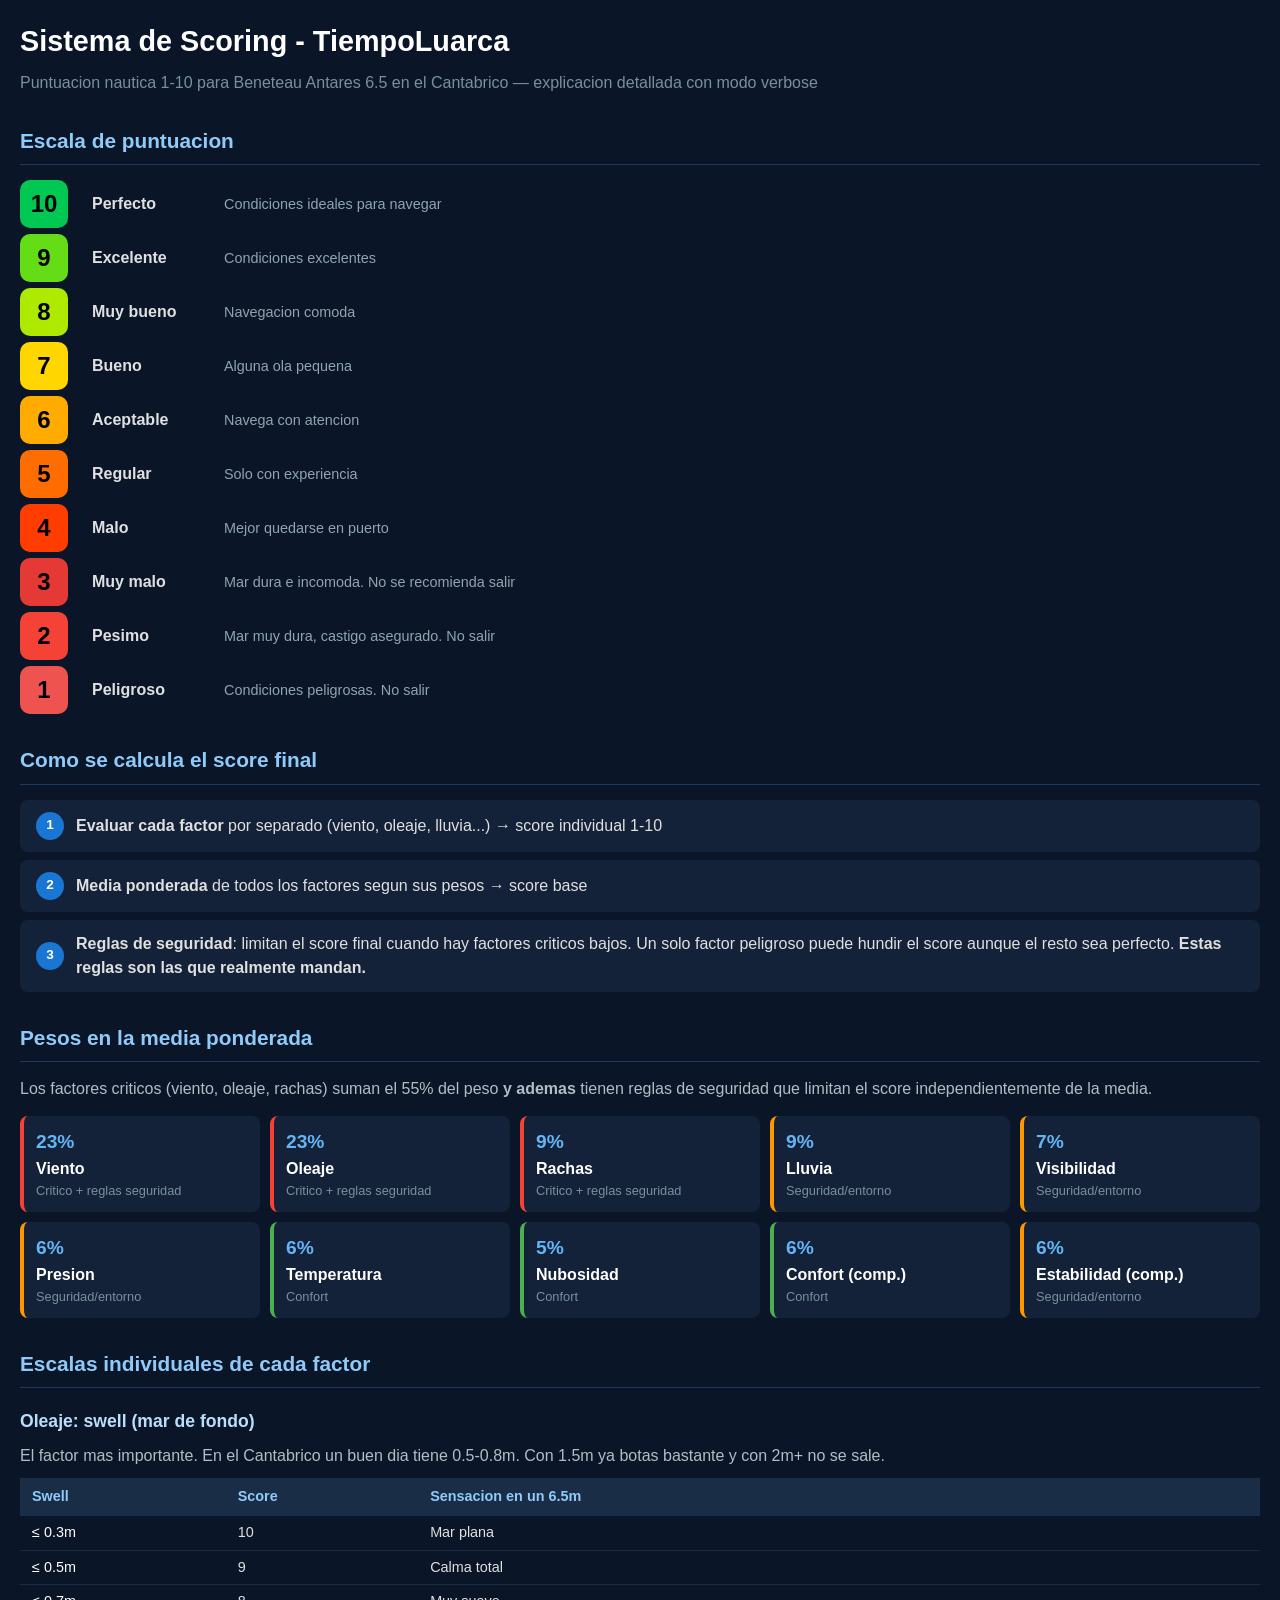
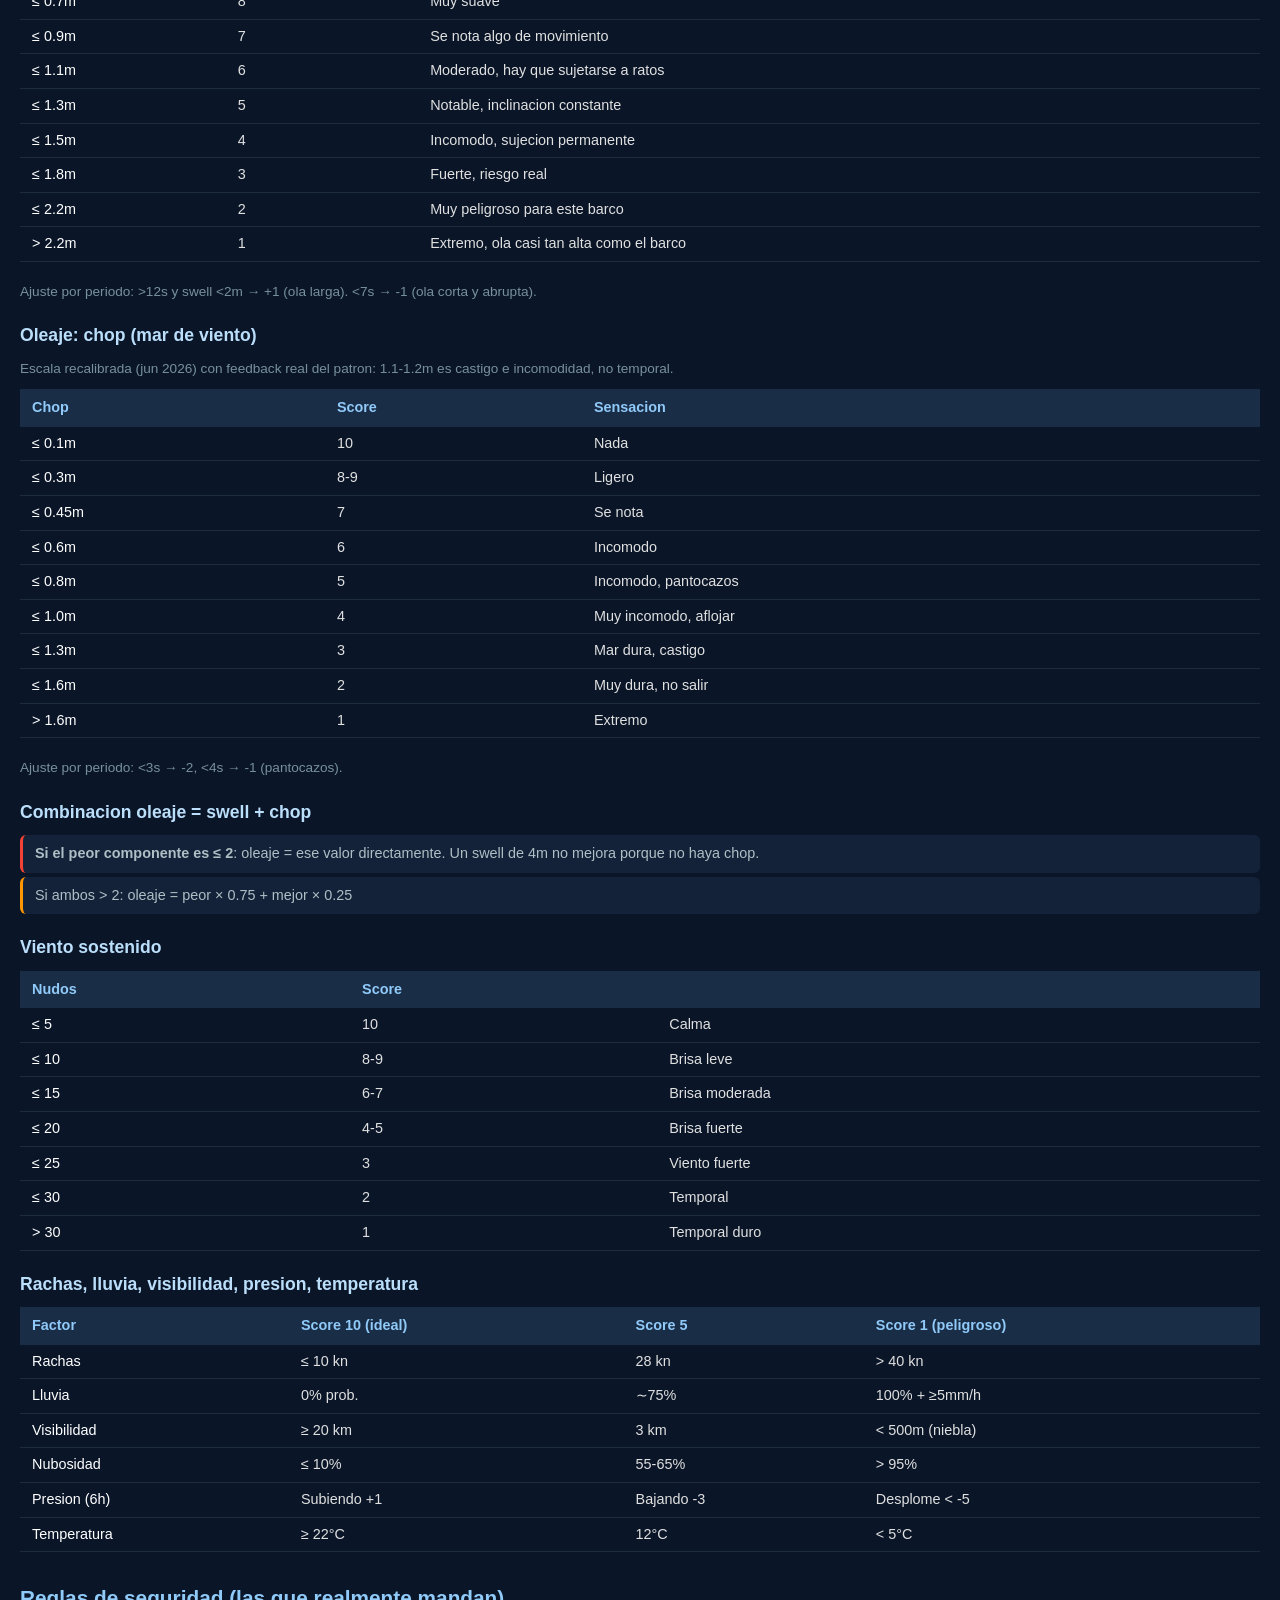
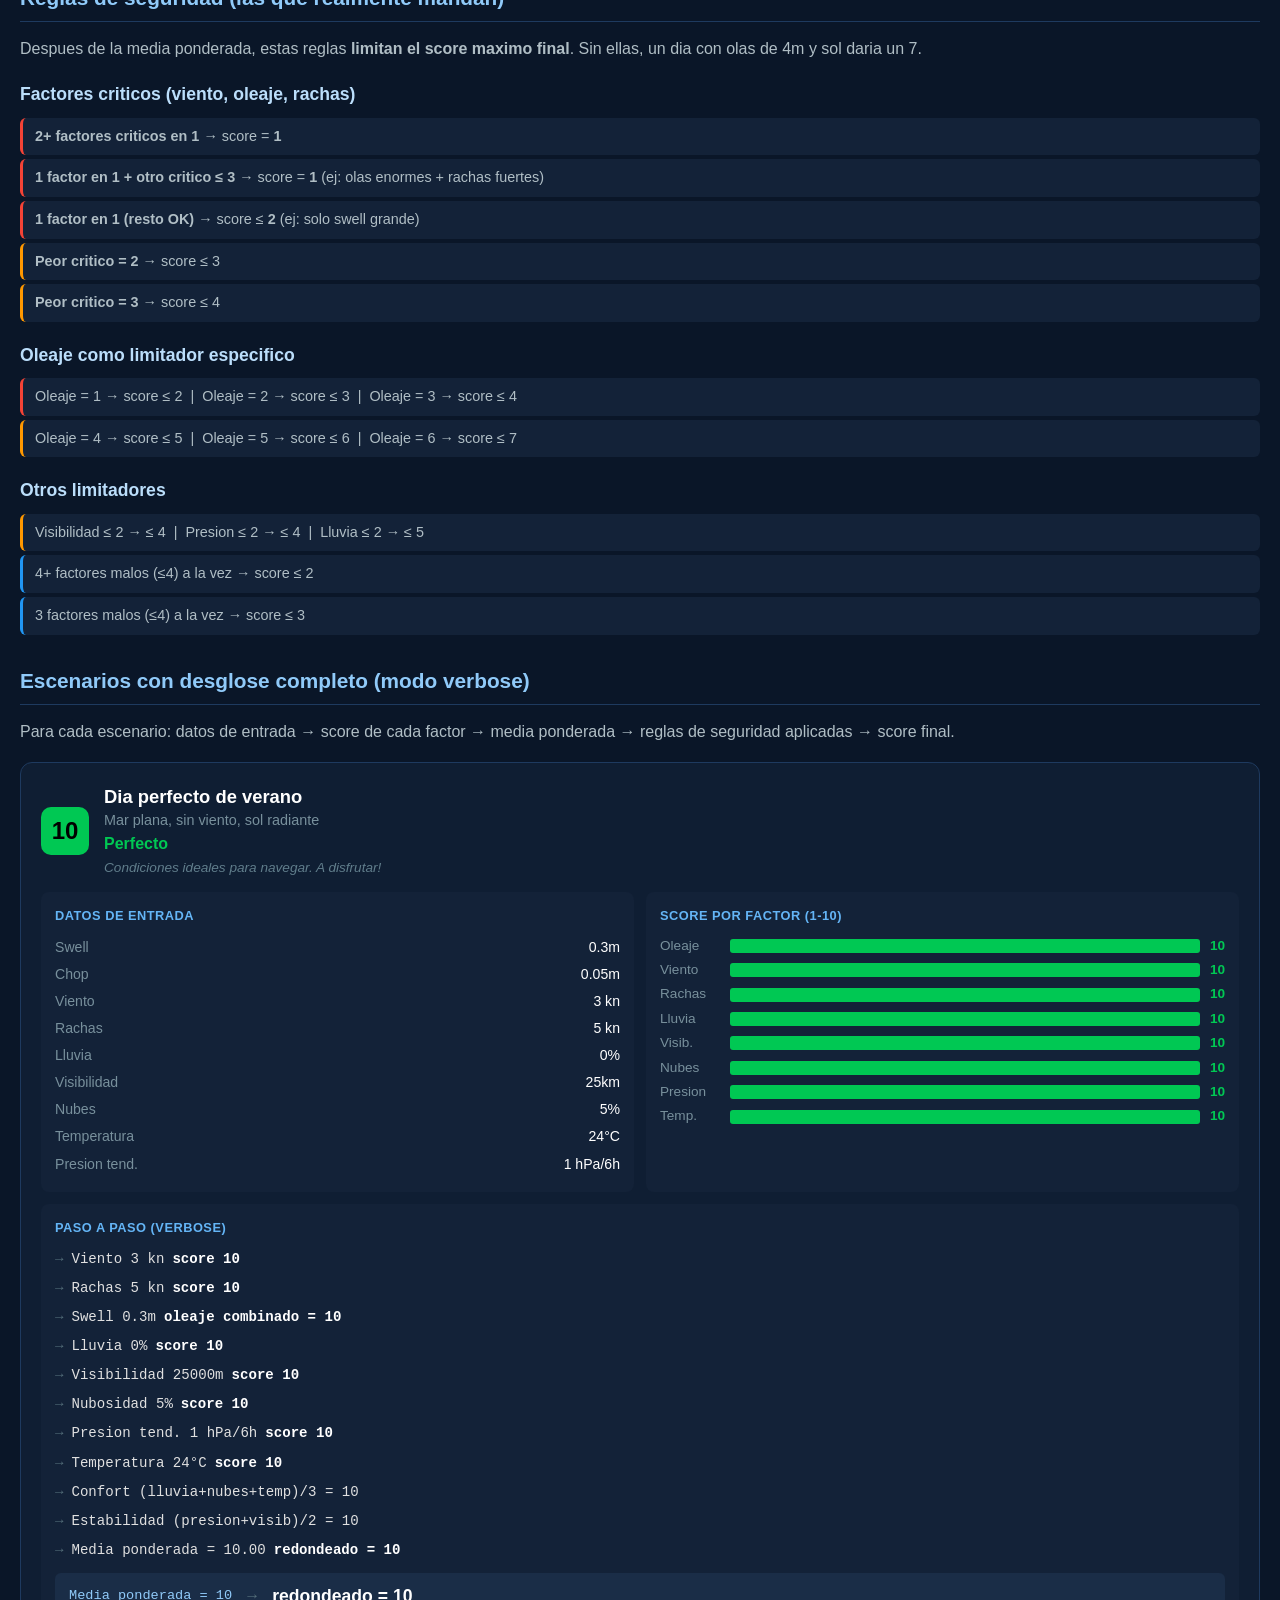
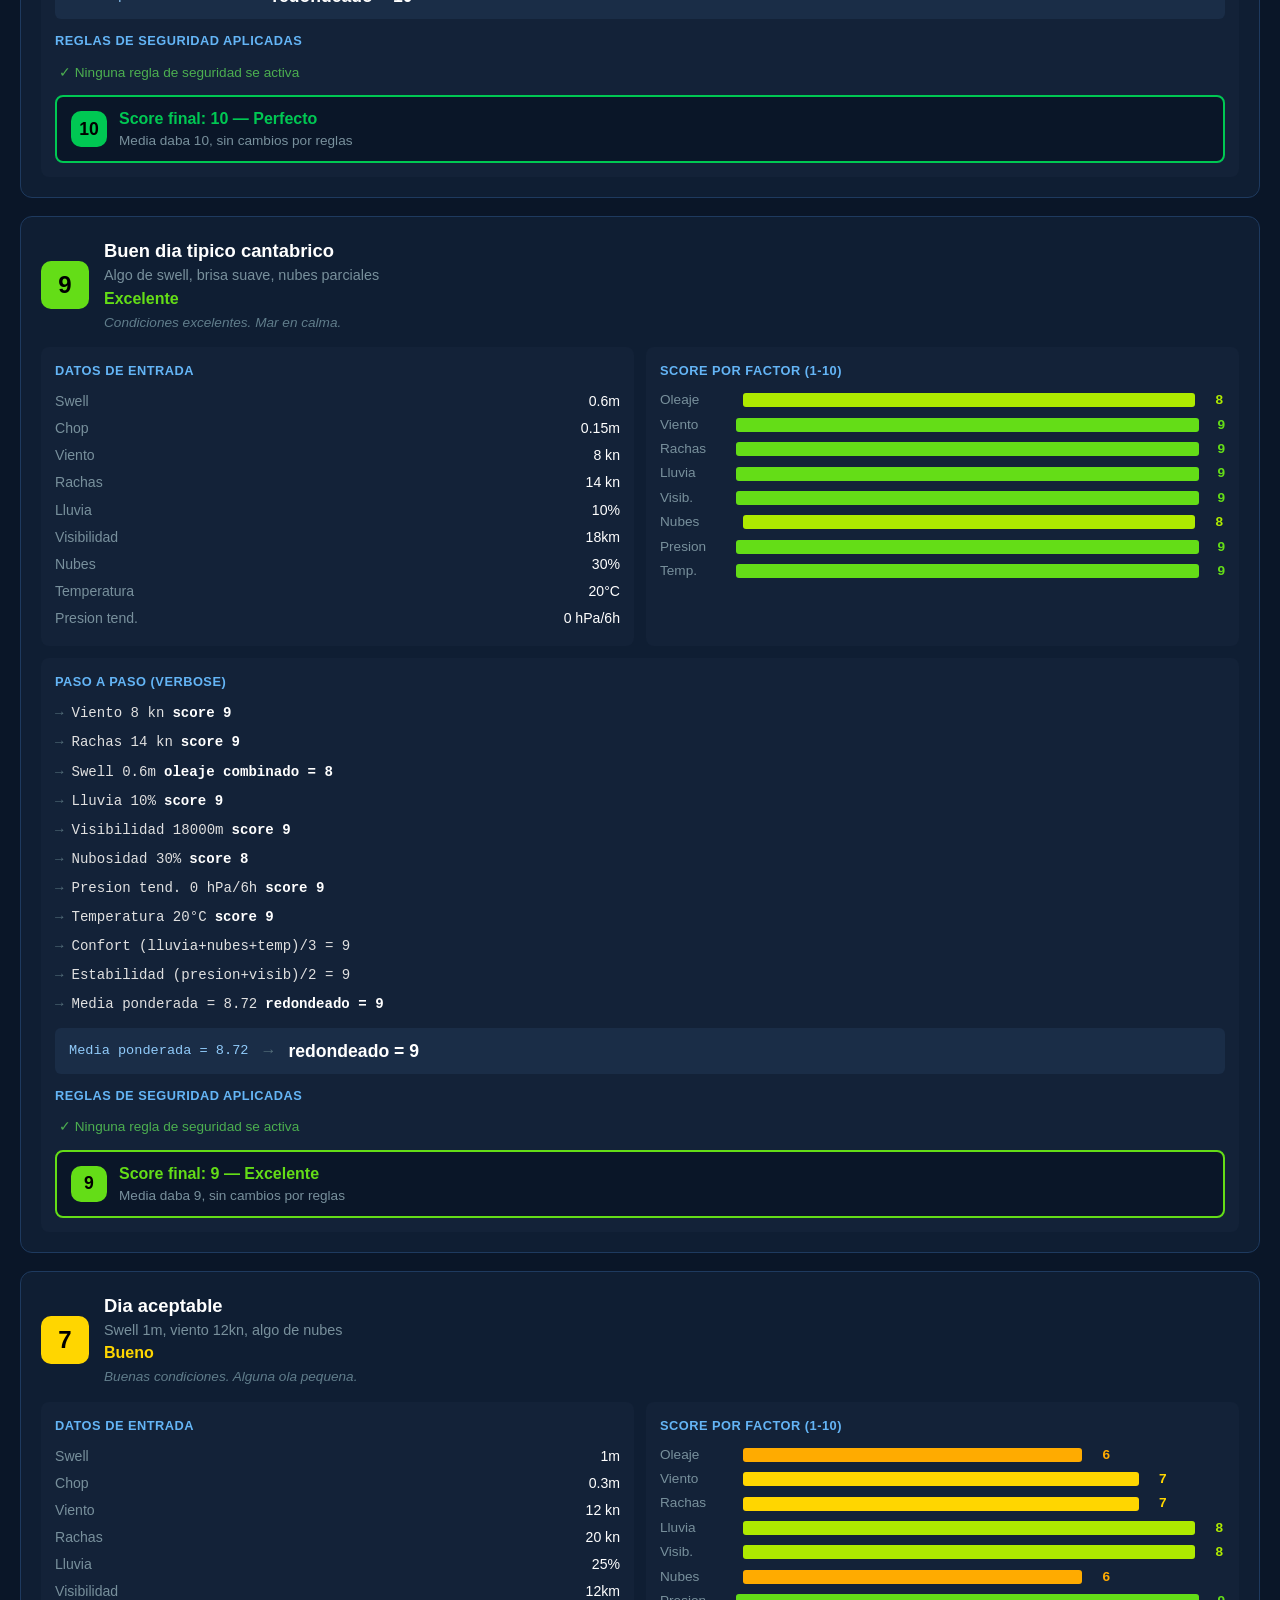
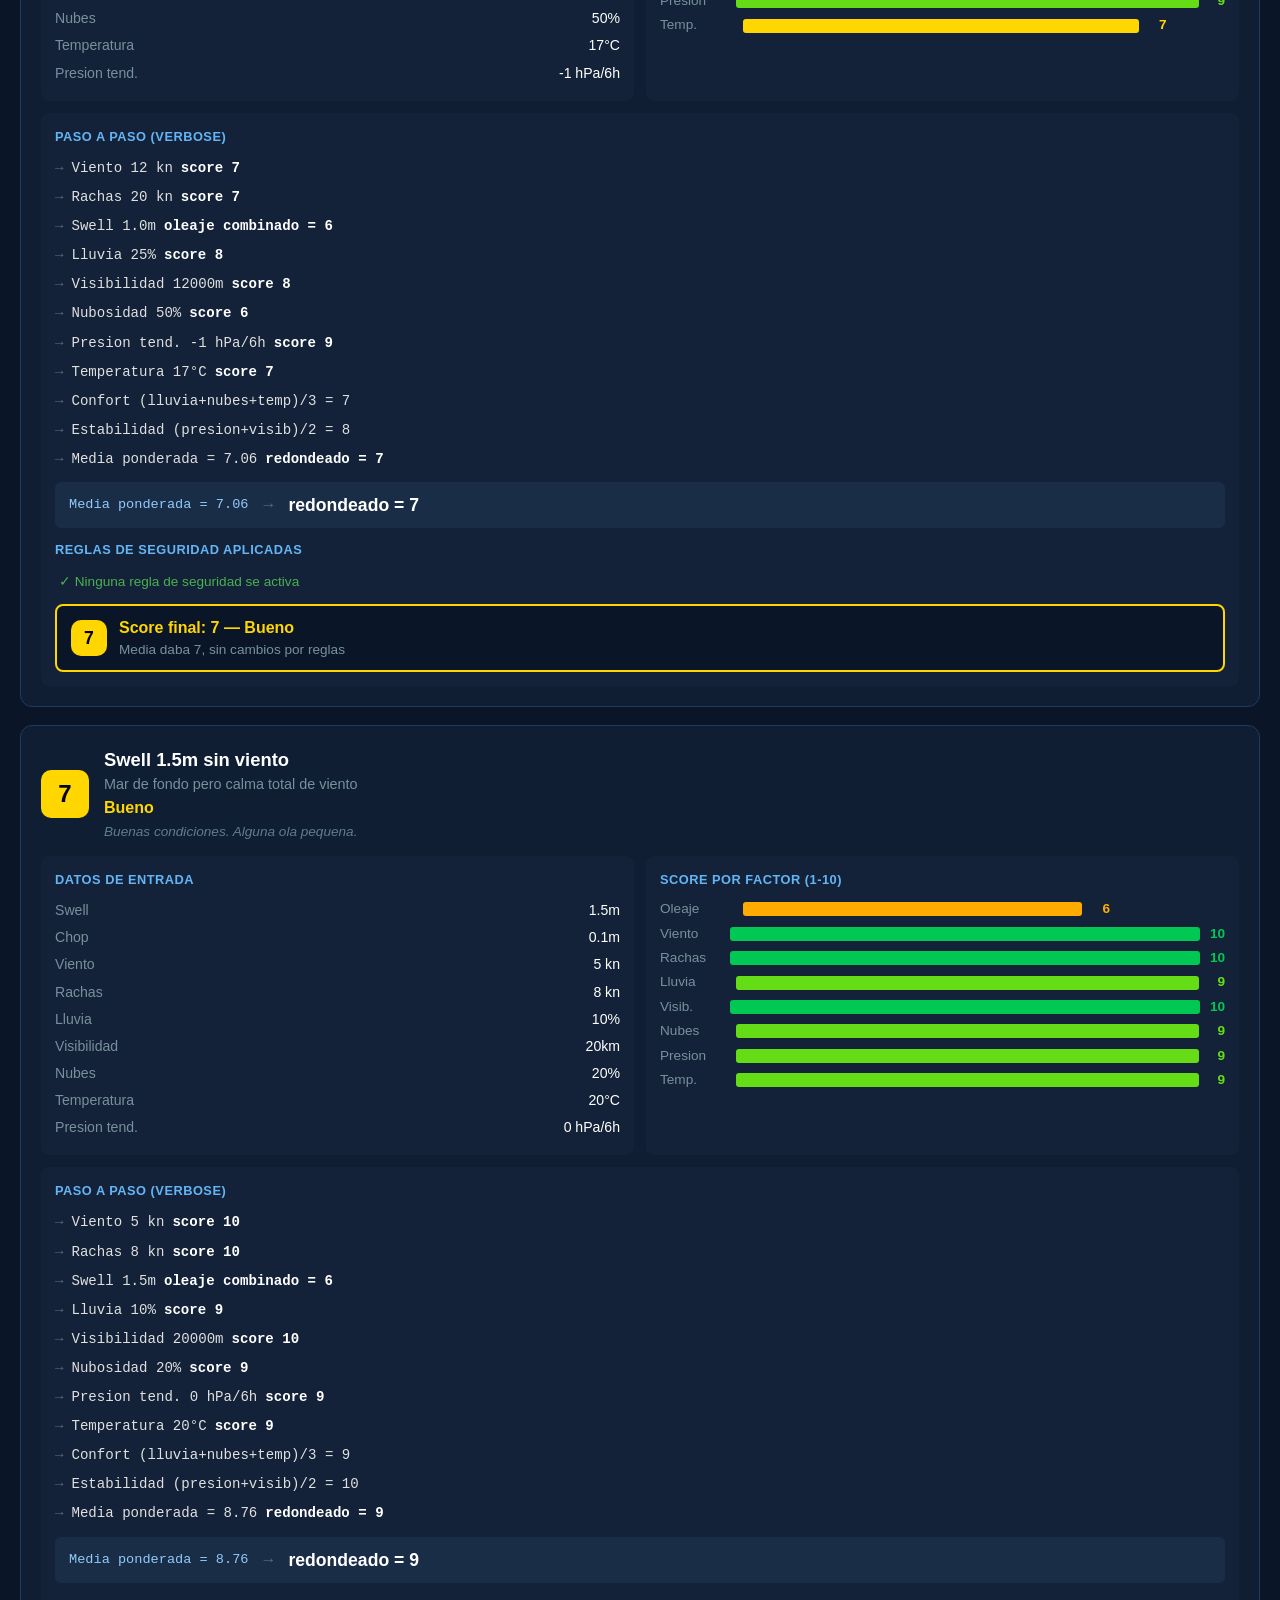
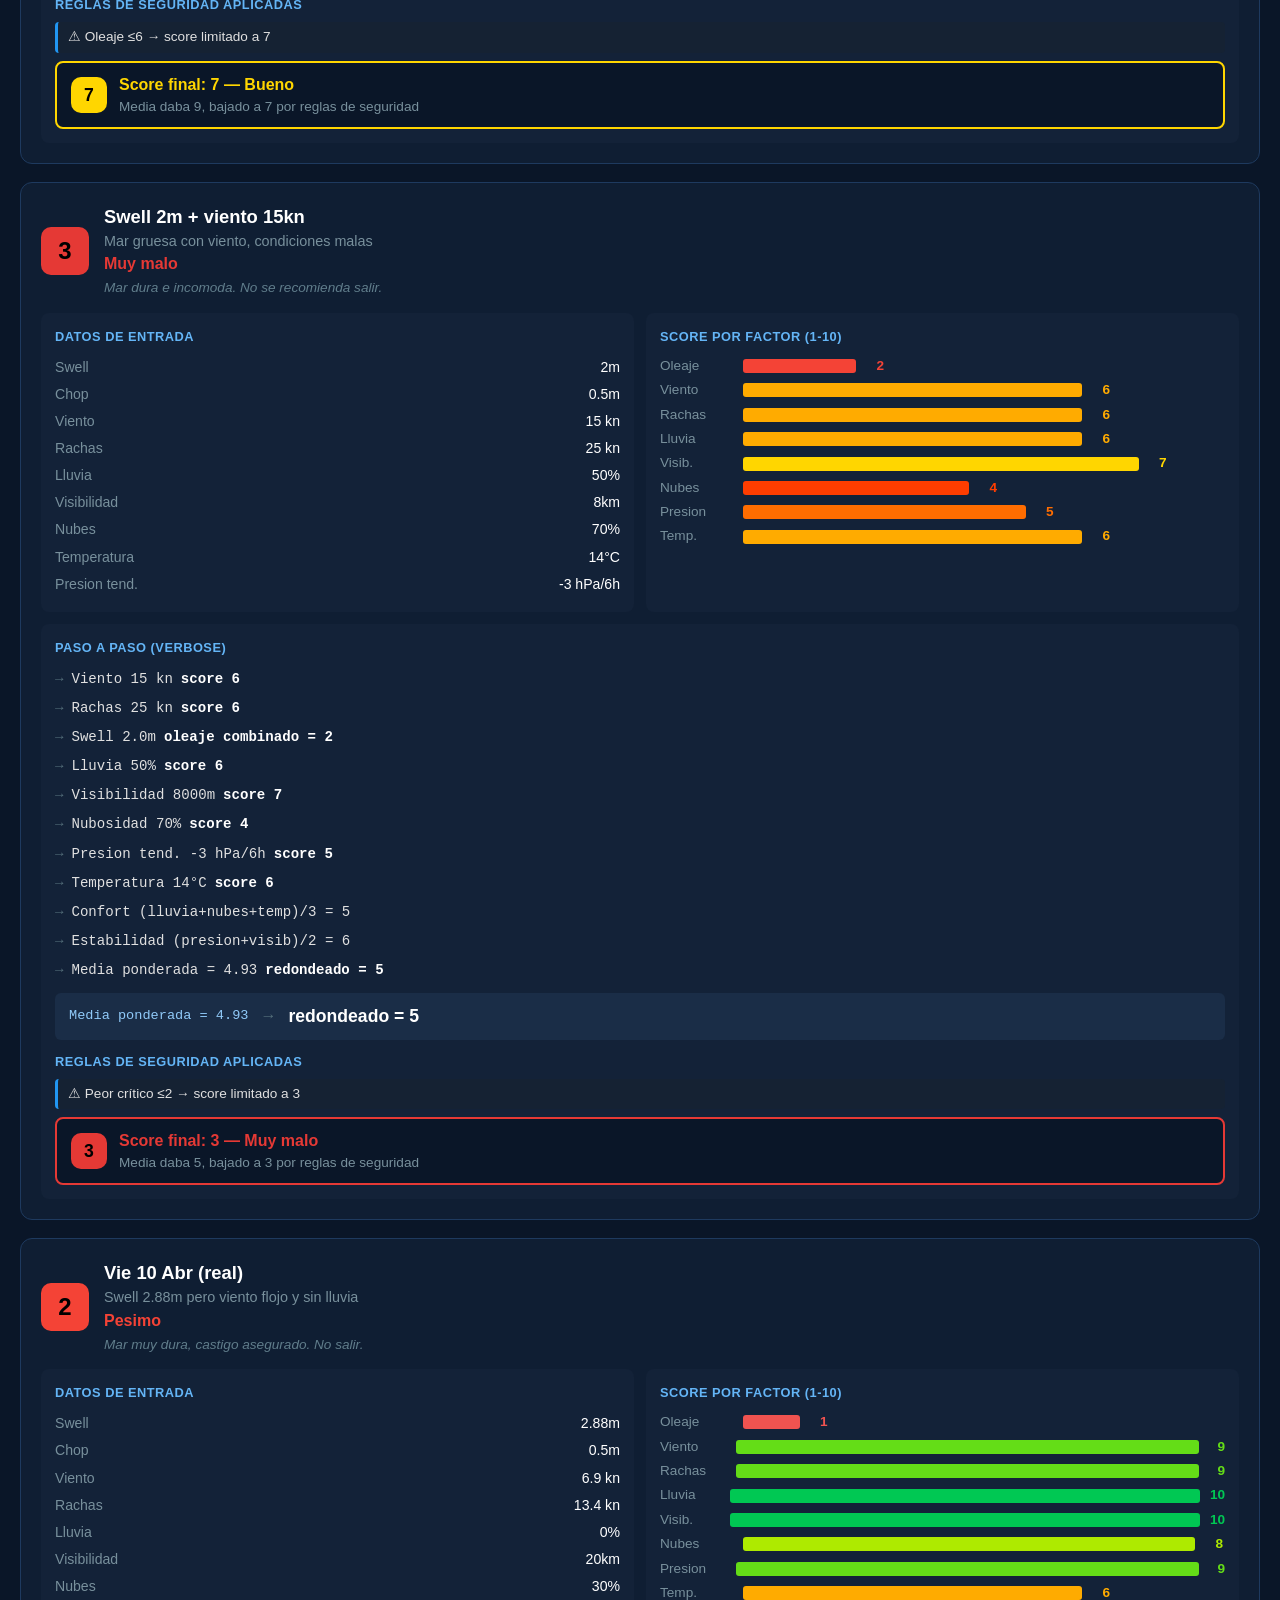
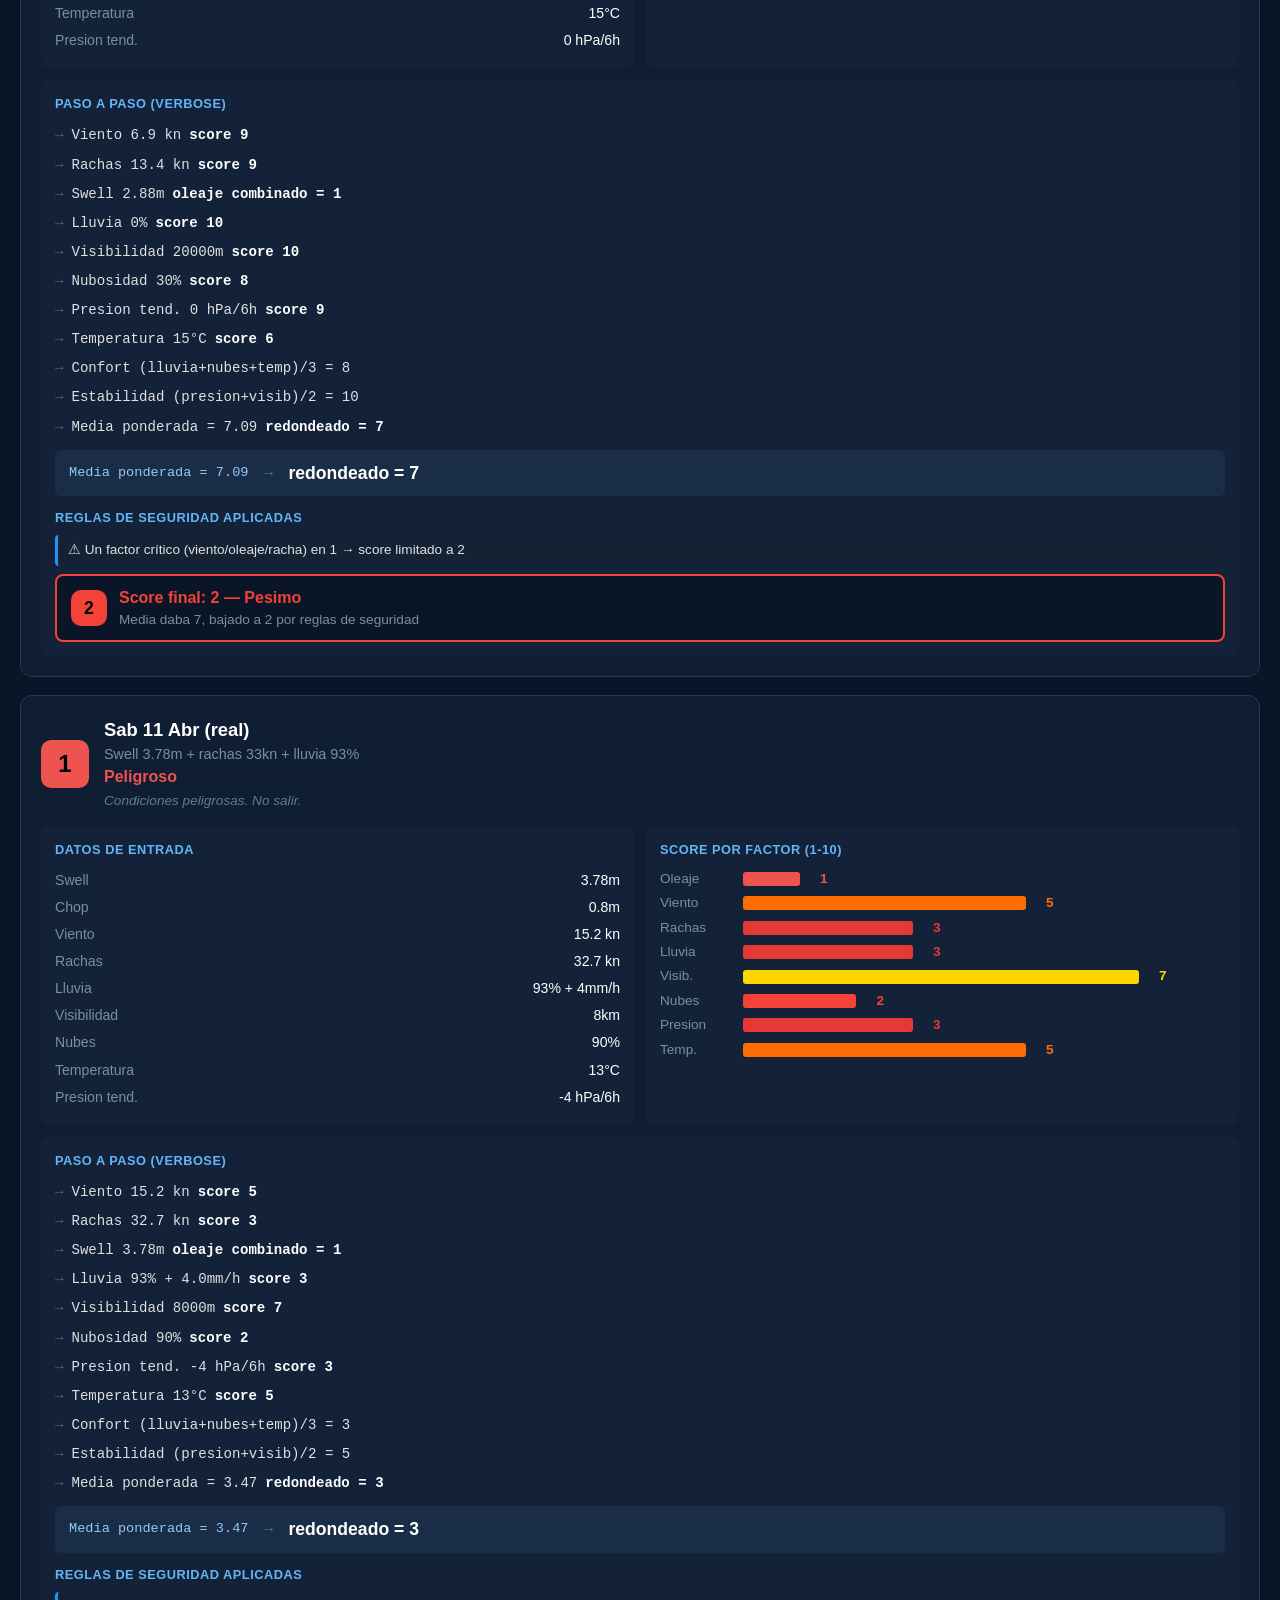
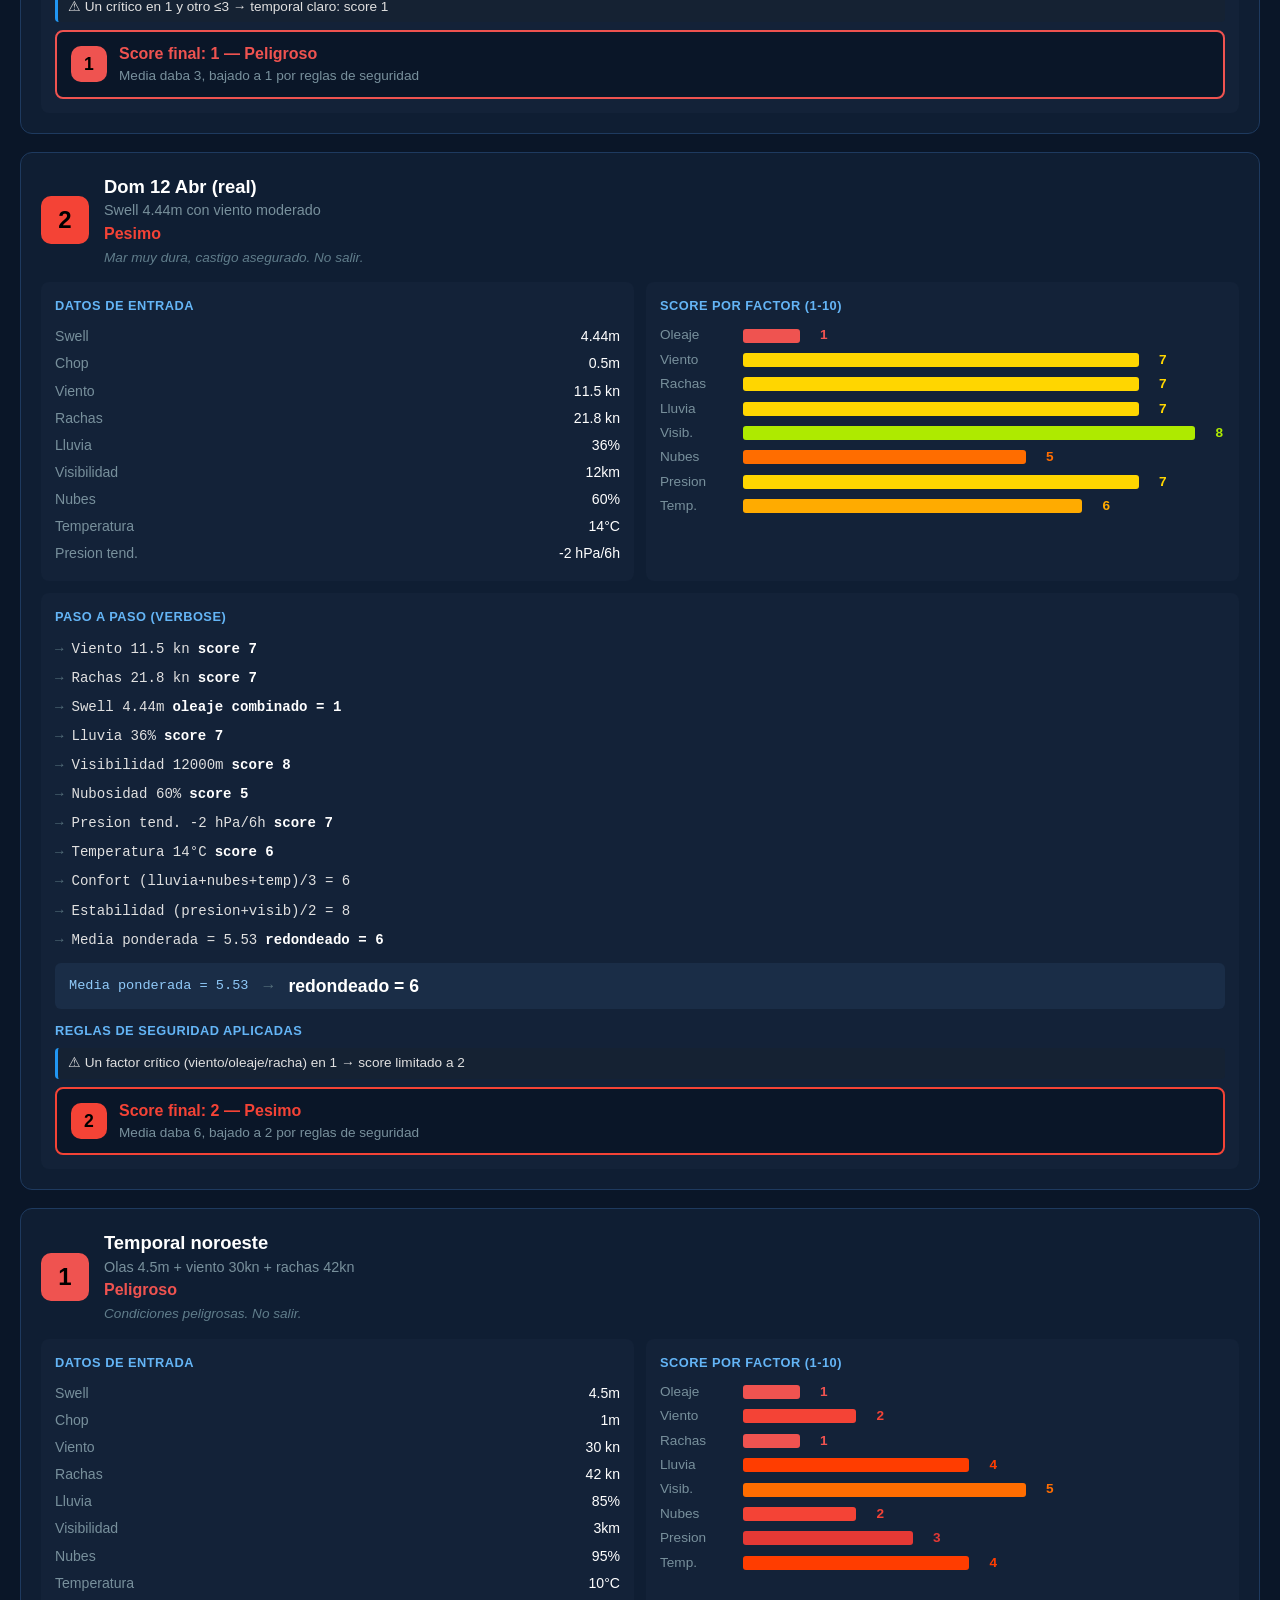
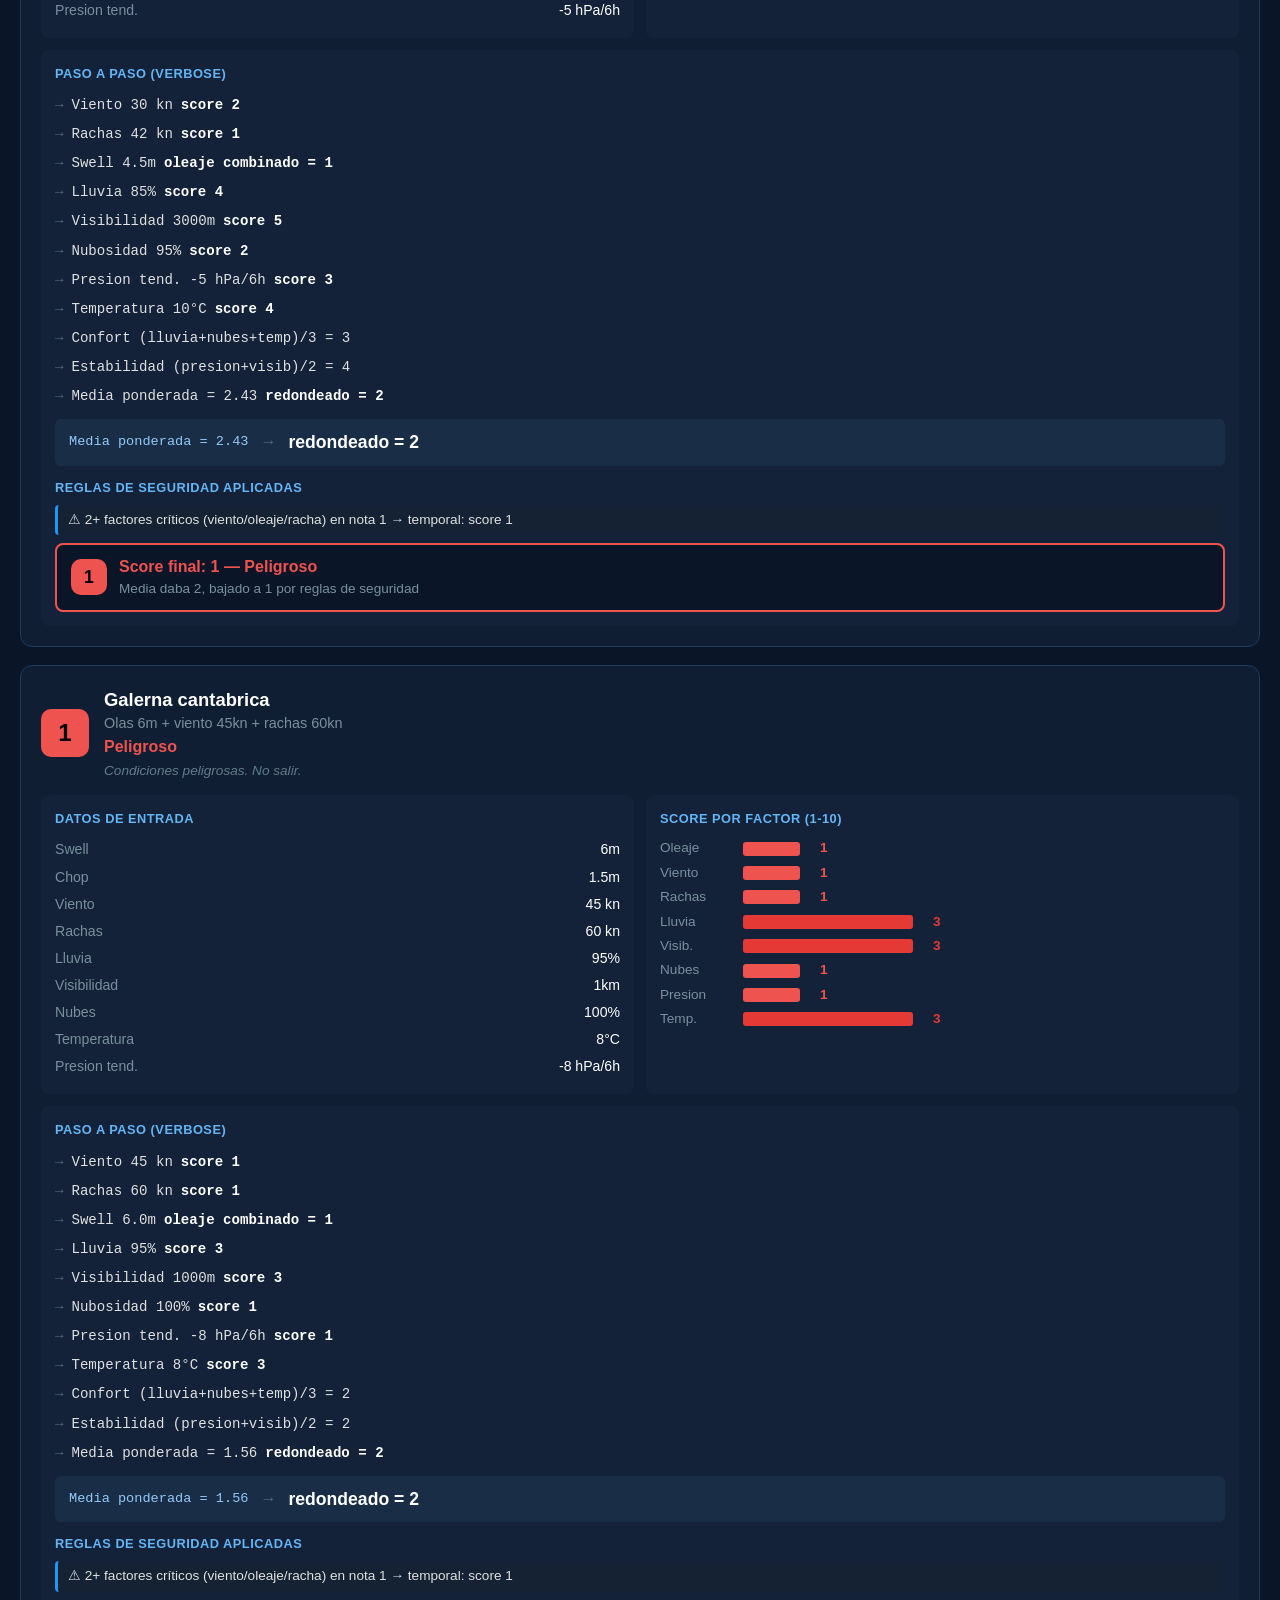
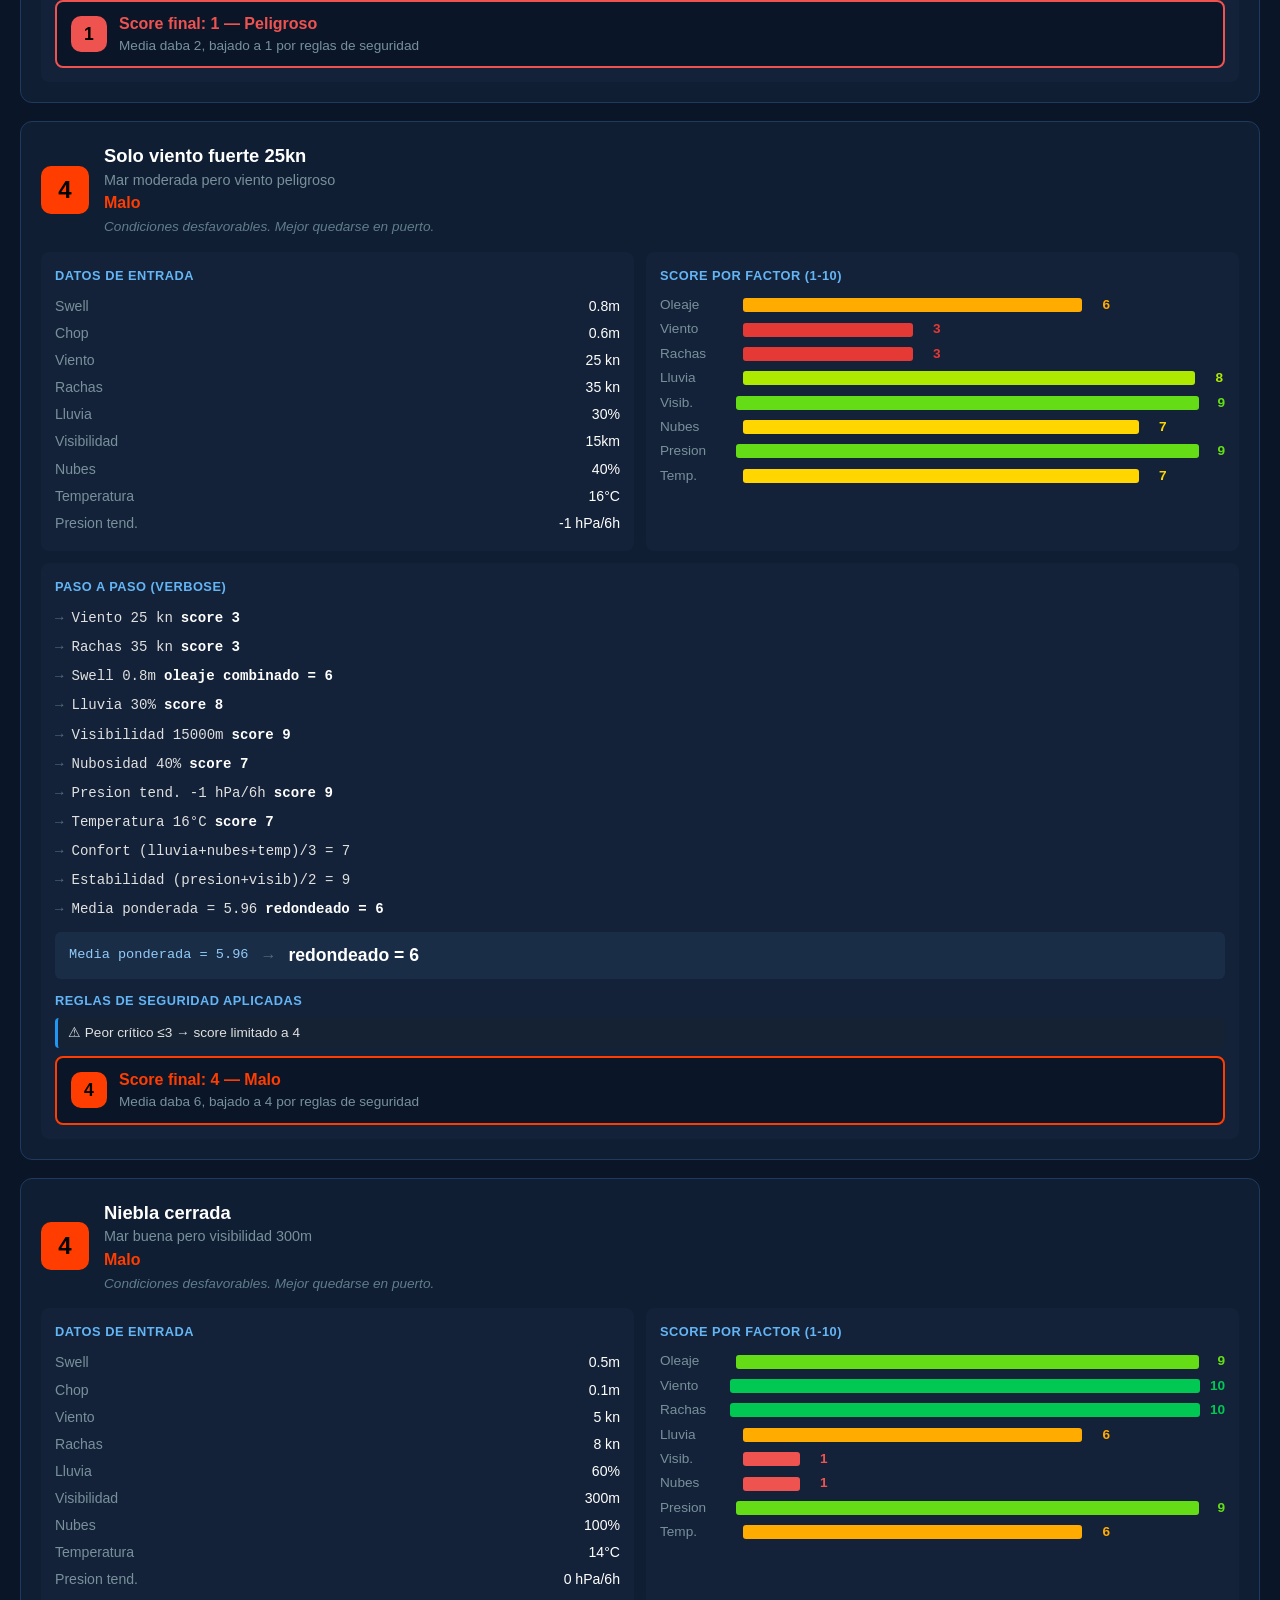
==== commit 2fbbcda9: "Recalibrar escala de chop y reservar "Peligroso" para el score 1 Feedback del patrón: chop de 1.1-1." ====
--- a/scoring_explicado.html
+++ b/scoring_explicado.html
@@ -128,16 +128,20 @@
 <p style="color:#78909c;font-size:0.85em">Ajuste por periodo: &gt;12s y swell &lt;2m &rarr; +1 (ola larga). &lt;7s &rarr; -1 (ola corta y abrupta).</p>
 
 <h3>Oleaje: chop (mar de viento)</h3>
+<p style="color:#78909c;font-size:0.85em">Escala recalibrada (jun 2026) con feedback real del patron: 1.1-1.2m es castigo e incomodidad, no temporal.</p>
 <table class="factor-table">
   <tr><th>Chop</th><th>Score</th><th>Sensacion</th></tr>
   <tr><td class="range">&le; 0.1m</td><td>10</td><td>Nada</td></tr>
-  <tr><td class="range">&le; 0.25m</td><td>8-9</td><td>Ligero</td></tr>
-  <tr><td class="range">&le; 0.4m</td><td>7</td><td>Se nota</td></tr>
-  <tr><td class="range">&le; 0.5m</td><td>5</td><td>Incomodo, pantocazos</td></tr>
-  <tr><td class="range">&le; 0.7m</td><td>4</td><td>Muy incomodo</td></tr>
-  <tr><td class="range">&le; 1.0m</td><td>3</td><td>Peligroso</td></tr>
-  <tr><td class="range">&gt; 1.3m</td><td>1</td><td>Extremo</td></tr>
+  <tr><td class="range">&le; 0.3m</td><td>8-9</td><td>Ligero</td></tr>
+  <tr><td class="range">&le; 0.45m</td><td>7</td><td>Se nota</td></tr>
+  <tr><td class="range">&le; 0.6m</td><td>6</td><td>Incomodo</td></tr>
+  <tr><td class="range">&le; 0.8m</td><td>5</td><td>Incomodo, pantocazos</td></tr>
+  <tr><td class="range">&le; 1.0m</td><td>4</td><td>Muy incomodo, aflojar</td></tr>
+  <tr><td class="range">&le; 1.3m</td><td>3</td><td>Mar dura, castigo</td></tr>
+  <tr><td class="range">&le; 1.6m</td><td>2</td><td>Muy dura, no salir</td></tr>
+  <tr><td class="range">&gt; 1.6m</td><td>1</td><td>Extremo</td></tr>
 </table>
+<p style="color:#78909c;font-size:0.85em">Ajuste por periodo: &lt;3s &rarr; -2, &lt;4s &rarr; -1 (pantocazos).</p>
 
 <h3>Combinacion oleaje = swell + chop</h3>
 <ul class="rules-list">
@@ -208,9 +212,9 @@
   {s:6,  l:"Aceptable",     c:"#FFAB00", r:"Navega con atencion"},
   {s:5,  l:"Regular",       c:"#FF6D00", r:"Solo con experiencia"},
   {s:4,  l:"Malo",          c:"#FF3D00", r:"Mejor quedarse en puerto"},
-  {s:3,  l:"Muy malo",      c:"#E53935", r:"No se recomienda salir"},
-  {s:2,  l:"Peligroso",     c:"#F44336", r:"No salir"},
-  {s:1,  l:"Muy peligroso", c:"#EF5350", r:"Prohibido navegar"},
+  {s:3,  l:"Muy malo",      c:"#E53935", r:"Mar dura e incomoda. No se recomienda salir"},
+  {s:2,  l:"Pesimo",        c:"#F44336", r:"Mar muy dura, castigo asegurado. No salir"},
+  {s:1,  l:"Peligroso",     c:"#EF5350", r:"Condiciones peligrosas. No salir"},
 ];
 
 function sc(v) { return SCALE.find(x => x.s === v) || {c:'#666',l:'?'}; }
@@ -235,7 +239,7 @@
 });
 
 // Scenarios data (generated from actual scoring engine)
-const DATA = [{"name":"Dia perfecto de verano","desc":"Mar plana, sin viento, sol radiante","inputs":{"viento_nudos":3,"racha_nudos":5,"swell_altura":0.3,"swell_periodo":12,"viento_ola_altura":0.05,"viento_ola_periodo":6,"prob_precipitacion":0,"visibilidad_m":25000,"nubosidad":5,"temperatura":24,"presion_trend_6h":1},"score":10,"label":"Perfecto","color":"#00C853","rec":"Condiciones ideales para navegar. A disfrutar!","scores":{"viento":10,"oleaje":10,"racha":10,"lluvia":10,"visibilidad":10,"nubosidad":10,"presion":10,"temperatura":10},"weighted":10.0,"weighted_round":10,"steps":["Viento 3 kn → score 10","Rachas 5 kn → score 10","Swell 0.3m → oleaje combinado = 10","Lluvia 0% → score 10","Visibilidad 25000m → score 10","Nubosidad 5% → score 10","Presion tend. 1 hPa/6h → score 10","Temperatura 24°C → score 10","Confort (lluvia+nubes+temp)/3 = 10","Estabilidad (presion+visib)/2 = 10","Media ponderada = 10.00 → redondeado = 10"],"safety":[]},{"name":"Buen dia tipico cantabrico","desc":"Algo de swell, brisa suave, nubes parciales","inputs":{"viento_nudos":8,"racha_nudos":14,"swell_altura":0.6,"swell_periodo":10,"viento_ola_altura":0.15,"viento_ola_periodo":5,"prob_precipitacion":10,"visibilidad_m":18000,"nubosidad":30,"temperatura":20,"presion_trend_6h":0},"score":9,"label":"Excelente","color":"#64DD17","rec":"Condiciones excelentes. Mar en calma.","scores":{"viento":9,"oleaje":8,"racha":9,"lluvia":9,"visibilidad":9,"nubosidad":8,"presion":9,"temperatura":9},"weighted":8.72,"weighted_round":9,"steps":["Viento 8 kn → score 9","Rachas 14 kn → score 9","Swell 0.6m → oleaje combinado = 8","Lluvia 10% → score 9","Visibilidad 18000m → score 9","Nubosidad 30% → score 8","Presion tend. 0 hPa/6h → score 9","Temperatura 20°C → score 9","Confort (lluvia+nubes+temp)/3 = 9","Estabilidad (presion+visib)/2 = 9","Media ponderada = 8.72 → redondeado = 9"],"safety":[]},{"name":"Dia aceptable","desc":"Swell 1m, viento 12kn, algo de nubes","inputs":{"viento_nudos":12,"racha_nudos":20,"swell_altura":1.0,"swell_periodo":9,"viento_ola_altura":0.3,"viento_ola_periodo":4,"prob_precipitacion":25,"visibilidad_m":12000,"nubosidad":50,"temperatura":17,"presion_trend_6h":-1},"score":7,"label":"Bueno","color":"#FFD600","rec":"Buenas condiciones. Alguna ola pequena.","scores":{"viento":7,"oleaje":6,"racha":7,"lluvia":8,"visibilidad":8,"nubosidad":6,"presion":9,"temperatura":7},"weighted":7.06,"weighted_round":7,"steps":["Viento 12 kn → score 7","Rachas 20 kn → score 7","Swell 1.0m → oleaje combinado = 6","Lluvia 25% → score 8","Visibilidad 12000m → score 8","Nubosidad 50% → score 6","Presion tend. -1 hPa/6h → score 9","Temperatura 17°C → score 7","Confort (lluvia+nubes+temp)/3 = 7","Estabilidad (presion+visib)/2 = 8","Media ponderada = 7.06 → redondeado = 7"],"safety":["Oleaje = 6 → score ≤ 7"]},{"name":"Swell 1.5m sin viento","desc":"Mar de fondo pero calma total de viento","inputs":{"viento_nudos":5,"racha_nudos":8,"swell_altura":1.5,"swell_periodo":10,"viento_ola_altura":0.1,"viento_ola_periodo":5,"prob_precipitacion":10,"visibilidad_m":20000,"nubosidad":20,"temperatura":20,"presion_trend_6h":0},"score":7,"label":"Bueno","color":"#FFD600","rec":"Buenas condiciones. Alguna ola pequena.","scores":{"viento":10,"oleaje":6,"racha":10,"lluvia":9,"visibilidad":10,"nubosidad":9,"presion":9,"temperatura":9},"weighted":8.76,"weighted_round":9,"steps":["Viento 5 kn → score 10","Rachas 8 kn → score 10","Swell 1.5m → oleaje combinado = 6","Lluvia 10% → score 9","Visibilidad 20000m → score 10","Nubosidad 20% → score 9","Presion tend. 0 hPa/6h → score 9","Temperatura 20°C → score 9","Confort (lluvia+nubes+temp)/3 = 9","Estabilidad (presion+visib)/2 = 10","Media ponderada = 8.76 → redondeado = 9"],"safety":["Oleaje = 6 → score ≤ 7"]},{"name":"Swell 2m + viento 15kn","desc":"Mar gruesa con viento, condiciones malas","inputs":{"viento_nudos":15,"racha_nudos":25,"swell_altura":2.0,"swell_periodo":9,"viento_ola_altura":0.5,"viento_ola_periodo":4,"prob_precipitacion":50,"visibilidad_m":8000,"nubosidad":70,"temperatura":14,"presion_trend_6h":-3},"score":3,"label":"Muy malo","color":"#E53935","rec":"Condiciones muy malas. No se recomienda salir.","scores":{"viento":6,"oleaje":2,"racha":6,"lluvia":6,"visibilidad":7,"nubosidad":4,"presion":5,"temperatura":6},"weighted":4.93,"weighted_round":5,"steps":["Viento 15 kn → score 6","Rachas 25 kn → score 6","Swell 2.0m → oleaje combinado = 2","Lluvia 50% → score 6","Visibilidad 8000m → score 7","Nubosidad 70% → score 4","Presion tend. -3 hPa/6h → score 5","Temperatura 14°C → score 6","Confort (lluvia+nubes+temp)/3 = 5","Estabilidad (presion+visib)/2 = 6","Media ponderada = 4.93 → redondeado = 5"],"safety":["Peor critico = 2 → score ≤ 3","Oleaje = 2 → score ≤ 3"]},{"name":"Vie 10 Abr (real)","desc":"Swell 2.88m pero viento flojo y sin lluvia","inputs":{"viento_nudos":6.9,"racha_nudos":13.4,"swell_altura":2.88,"viento_ola_altura":0.5,"swell_periodo":10,"viento_ola_periodo":5,"ola_altura":3.02,"ola_periodo":10,"prob_precipitacion":0,"visibilidad_m":20000,"nubosidad":30,"temperatura":15,"presion_trend_6h":0},"score":2,"label":"Peligroso","color":"#F44336","rec":"Condiciones peligrosas. No salir.","scores":{"viento":9,"oleaje":1,"racha":9,"lluvia":10,"visibilidad":10,"nubosidad":8,"presion":9,"temperatura":6},"weighted":7.09,"weighted_round":7,"steps":["Viento 6.9 kn → score 9","Rachas 13.4 kn → score 9","Swell 2.88m → oleaje combinado = 1","Lluvia 0% → score 10","Visibilidad 20000m → score 10","Nubosidad 30% → score 8","Presion tend. 0 hPa/6h → score 9","Temperatura 15°C → score 6","Confort (lluvia+nubes+temp)/3 = 8","Estabilidad (presion+visib)/2 = 10","Media ponderada = 7.09 → redondeado = 7"],"safety":["1 critico en 1 (v=9,o=1,r=9) → score ≤ 2","Oleaje = 1 → score ≤ 2"]},{"name":"Sab 11 Abr (real)","desc":"Swell 3.78m + rachas 33kn + lluvia 93%","inputs":{"viento_nudos":15.2,"racha_nudos":32.7,"swell_altura":3.78,"viento_ola_altura":0.8,"swell_periodo":9,"viento_ola_periodo":4,"ola_altura":3.78,"ola_periodo":9,"prob_precipitacion":93,"precipitacion_mm":4.0,"visibilidad_m":8000,"nubosidad":90,"temperatura":13,"presion_trend_6h":-4},"score":1,"label":"Muy peligroso","color":"#EF5350","rec":"Condiciones extremas. Prohibido navegar.","scores":{"viento":5,"oleaje":1,"racha":3,"lluvia":3,"visibilidad":7,"nubosidad":2,"presion":3,"temperatura":5},"weighted":3.47,"weighted_round":3,"steps":["Viento 15.2 kn → score 5","Rachas 32.7 kn → score 3","Swell 3.78m → oleaje combinado = 1","Lluvia 93% + 4.0mm/h → score 3","Visibilidad 8000m → score 7","Nubosidad 90% → score 2","Presion tend. -4 hPa/6h → score 3","Temperatura 13°C → score 5","Confort (lluvia+nubes+temp)/3 = 3","Estabilidad (presion+visib)/2 = 5","Media ponderada = 3.47 → redondeado = 3"],"safety":["1 critico en 1 + otro ≤3 (v=5,o=1,r=3) → score = 1","Oleaje = 1 → score ≤ 2","Rachas = 3 → score ≤ 4","Presion = 3 → score ≤ 5","3 factores ≤ 4 → score ≤ 3"]},{"name":"Dom 12 Abr (real)","desc":"Swell 4.44m con viento moderado","inputs":{"viento_nudos":11.5,"racha_nudos":21.8,"swell_altura":4.44,"viento_ola_altura":0.5,"swell_periodo":10,"viento_ola_periodo":5,"ola_altura":4.48,"ola_periodo":10,"prob_precipitacion":36,"visibilidad_m":12000,"nubosidad":60,"temperatura":14,"presion_trend_6h":-2},"score":2,"label":"Peligroso","color":"#F44336","rec":"Condiciones peligrosas. No salir.","scores":{"viento":7,"oleaje":1,"racha":7,"lluvia":7,"visibilidad":8,"nubosidad":5,"presion":7,"temperatura":6},"weighted":5.53,"weighted_round":6,"steps":["Viento 11.5 kn → score 7","Rachas 21.8 kn → score 7","Swell 4.44m → oleaje combinado = 1","Lluvia 36% → score 7","Visibilidad 12000m → score 8","Nubosidad 60% → score 5","Presion tend. -2 hPa/6h → score 7","Temperatura 14°C → score 6","Confort (lluvia+nubes+temp)/3 = 6","Estabilidad (presion+visib)/2 = 8","Media ponderada = 5.53 → redondeado = 6"],"safety":["1 critico en 1 (v=7,o=1,r=7) → score ≤ 2","Oleaje = 1 → score ≤ 2"]},{"name":"Temporal noroeste","desc":"Olas 4.5m + viento 30kn + rachas 42kn","inputs":{"viento_nudos":30,"racha_nudos":42,"swell_altura":4.5,"swell_periodo":9,"viento_ola_altura":1.0,"viento_ola_periodo":5,"ola_altura":4.5,"ola_periodo":9,"prob_precipitacion":85,"visibilidad_m":3000,"nubosidad":95,"temperatura":10,"presion_trend_6h":-5},"score":1,"label":"Muy peligroso","color":"#EF5350","rec":"Condiciones extremas. Prohibido navegar.","scores":{"viento":2,"oleaje":1,"racha":1,"lluvia":4,"visibilidad":5,"nubosidad":2,"presion":3,"temperatura":4},"weighted":2.43,"weighted_round":2,"steps":["Viento 30 kn → score 2","Rachas 42 kn → score 1","Swell 4.5m → oleaje combinado = 1","Lluvia 85% → score 4","Visibilidad 3000m → score 5","Nubosidad 95% → score 2","Presion tend. -5 hPa/6h → score 3","Temperatura 10°C → score 4","Confort (lluvia+nubes+temp)/3 = 3","Estabilidad (presion+visib)/2 = 4","Media ponderada = 2.43 → redondeado = 2"],"safety":["2+ criticos en 1 (v=2,o=1,r=1) → score = 1","Oleaje = 1 → score ≤ 2","Viento = 2 → score ≤ 3","Rachas = 1 → score ≤ 2","Presion = 3 → score ≤ 5","4 factores ≤ 4 → score ≤ 2"]},{"name":"Galerna cantabrica","desc":"Olas 6m + viento 45kn + rachas 60kn","inputs":{"viento_nudos":45,"racha_nudos":60,"swell_altura":6.0,"swell_periodo":7,"viento_ola_altura":1.5,"viento_ola_periodo":3,"prob_precipitacion":95,"visibilidad_m":1000,"nubosidad":100,"temperatura":8,"presion_trend_6h":-8},"score":1,"label":"Muy peligroso","color":"#EF5350","rec":"Condiciones extremas. Prohibido navegar.","scores":{"viento":1,"oleaje":1,"racha":1,"lluvia":3,"visibilidad":3,"nubosidad":1,"presion":1,"temperatura":3},"weighted":1.56,"weighted_round":2,"steps":["Viento 45 kn → score 1","Rachas 60 kn → score 1","Swell 6.0m → oleaje combinado = 1","Lluvia 95% → score 3","Visibilidad 1000m → score 3","Nubosidad 100% → score 1","Presion tend. -8 hPa/6h → score 1","Temperatura 8°C → score 3","Confort (lluvia+nubes+temp)/3 = 2","Estabilidad (presion+visib)/2 = 2","Media ponderada = 1.56 → redondeado = 2"],"safety":["2+ criticos en 1 (v=1,o=1,r=1) → score = 1","Oleaje = 1 → score ≤ 2","Viento = 1 → score ≤ 2","Rachas = 1 → score ≤ 2","Presion = 1 → score ≤ 4","5 factores ≤ 4 → score ≤ 2"]},{"name":"Solo viento fuerte 25kn","desc":"Mar moderada pero viento peligroso","inputs":{"viento_nudos":25,"racha_nudos":35,"swell_altura":0.8,"swell_periodo":9,"viento_ola_altura":0.6,"viento_ola_periodo":4,"prob_precipitacion":30,"visibilidad_m":15000,"nubosidad":40,"temperatura":16,"presion_trend_6h":-1},"score":4,"label":"Malo","color":"#FF3D00","rec":"Condiciones desfavorables. Mejor quedarse en puerto.","scores":{"viento":3,"oleaje":5,"racha":3,"lluvia":8,"visibilidad":9,"nubosidad":7,"presion":9,"temperatura":7},"weighted":5.73,"weighted_round":6,"steps":["Viento 25 kn → score 3","Rachas 35 kn → score 3","Swell 0.8m → oleaje combinado = 5","Lluvia 30% → score 8","Visibilidad 15000m → score 9","Nubosidad 40% → score 7","Presion tend. -1 hPa/6h → score 9","Temperatura 16°C → score 7","Confort (lluvia+nubes+temp)/3 = 7","Estabilidad (presion+visib)/2 = 9","Media ponderada = 5.73 → redondeado = 6"],"safety":["Peor critico = 3 → score ≤ 4","Oleaje = 5 → score ≤ 6","Rachas = 3 → score ≤ 4"]},{"name":"Niebla cerrada","desc":"Mar buena pero visibilidad 300m","inputs":{"viento_nudos":5,"racha_nudos":8,"swell_altura":0.5,"swell_periodo":11,"viento_ola_altura":0.1,"viento_ola_periodo":5,"prob_precipitacion":60,"visibilidad_m":300,"nubosidad":100,"temperatura":14,"presion_trend_6h":0},"score":4,"label":"Malo","color":"#FF3D00","rec":"Condiciones desfavorables. Mejor quedarse en puerto.","scores":{"viento":10,"oleaje":9,"racha":10,"lluvia":6,"visibilidad":1,"nubosidad":1,"presion":9,"temperatura":6},"weighted":7.37,"weighted_round":7,"steps":["Viento 5 kn → score 10","Rachas 8 kn → score 10","Swell 0.5m → oleaje combinado = 9","Lluvia 60% → score 6","Visibilidad 300m → score 1","Nubosidad 100% → score 1","Presion tend. 0 hPa/6h → score 9","Temperatura 14°C → score 6","Confort (lluvia+nubes+temp)/3 = 4","Estabilidad (presion+visib)/2 = 5","Media ponderada = 7.37 → redondeado = 7"],"safety":["Visibilidad = 1 → score ≤ 4"]},{"name":"Lluvia torrencial","desc":"Mar aceptable pero diluviando 8mm/h","inputs":{"viento_nudos":12,"racha_nudos":20,"swell_altura":0.8,"swell_periodo":9,"viento_ola_altura":0.3,"viento_ola_periodo":4,"prob_precipitacion":100,"precipitacion_mm":8.0,"visibilidad_m":5000,"nubosidad":100,"temperatura":13,"presion_trend_6h":-4},"score":5,"label":"Regular","color":"#FF6D00","rec":"Condiciones regulares. Solo si tienes experiencia.","scores":{"viento":7,"oleaje":7,"racha":7,"lluvia":1,"visibilidad":6,"nubosidad":1,"presion":3,"temperatura":5},"weighted":5.25,"weighted_round":5,"steps":["Viento 12 kn → score 7","Rachas 20 kn → score 7","Swell 0.8m → oleaje combinado = 7","Lluvia 100% + 8.0mm/h → score 1","Visibilidad 5000m → score 6","Nubosidad 100% → score 1","Presion tend. -4 hPa/6h → score 3","Temperatura 13°C → score 5","Confort (lluvia+nubes+temp)/3 = 2","Estabilidad (presion+visib)/2 = 4","Media ponderada = 5.25 → redondeado = 5"],"safety":["Presion = 3 → score ≤ 5","Lluvia = 1 → score ≤ 5"]},{"name":"Presion desplomandose","desc":"Borrasca acercandose, mar aun tranquila","inputs":{"viento_nudos":10,"racha_nudos":18,"swell_altura":0.7,"swell_periodo":10,"viento_ola_altura":0.2,"viento_ola_periodo":5,"prob_precipitacion":40,"visibilidad_m":12000,"nubosidad":70,"temperatura":15,"presion_trend_6h":-7},"score":4,"label":"Malo","color":"#FF3D00","rec":"Condiciones desfavorables. Mejor quedarse en puerto.","scores":{"viento":8,"oleaje":8,"racha":8,"lluvia":7,"visibilidad":8,"nubosidad":4,"presion":1,"temperatura":6},"weighted":6.81,"weighted_round":7,"steps":["Viento 10 kn → score 8","Rachas 18 kn → score 8","Swell 0.7m → oleaje combinado = 8","Lluvia 40% → score 7","Visibilidad 12000m → score 8","Nubosidad 70% → score 4","Presion tend. -7 hPa/6h → score 1","Temperatura 15°C → score 6","Confort (lluvia+nubes+temp)/3 = 6","Estabilidad (presion+visib)/2 = 4","Media ponderada = 6.81 → redondeado = 7"],"safety":["Presion = 1 → score ≤ 4"]}]
+const DATA = [{"name": "Dia perfecto de verano", "desc": "Mar plana, sin viento, sol radiante", "inputs": {"viento_nudos": 3, "racha_nudos": 5, "swell_altura": 0.3, "swell_periodo": 12, "viento_ola_altura": 0.05, "viento_ola_periodo": 6, "prob_precipitacion": 0, "visibilidad_m": 25000, "nubosidad": 5, "temperatura": 24, "presion_trend_6h": 1}, "score": 10, "label": "Perfecto", "color": "#00C853", "rec": "Condiciones ideales para navegar. A disfrutar!", "scores": {"viento": 10, "oleaje": 10, "racha": 10, "lluvia": 10, "visibilidad": 10, "nubosidad": 10, "presion": 10, "temperatura": 10}, "weighted": 10.0, "weighted_round": 10, "steps": ["Viento 3 kn → score 10", "Rachas 5 kn → score 10", "Swell 0.3m → oleaje combinado = 10", "Lluvia 0% → score 10", "Visibilidad 25000m → score 10", "Nubosidad 5% → score 10", "Presion tend. 1 hPa/6h → score 10", "Temperatura 24°C → score 10", "Confort (lluvia+nubes+temp)/3 = 10", "Estabilidad (presion+visib)/2 = 10", "Media ponderada = 10.00 → redondeado = 10"], "safety": []}, {"name": "Buen dia tipico cantabrico", "desc": "Algo de swell, brisa suave, nubes parciales", "inputs": {"viento_nudos": 8, "racha_nudos": 14, "swell_altura": 0.6, "swell_periodo": 10, "viento_ola_altura": 0.15, "viento_ola_periodo": 5, "prob_precipitacion": 10, "visibilidad_m": 18000, "nubosidad": 30, "temperatura": 20, "presion_trend_6h": 0}, "score": 9, "label": "Excelente", "color": "#64DD17", "rec": "Condiciones excelentes. Mar en calma.", "scores": {"viento": 9, "oleaje": 8, "racha": 9, "lluvia": 9, "visibilidad": 9, "nubosidad": 8, "presion": 9, "temperatura": 9}, "weighted": 8.72, "weighted_round": 9, "steps": ["Viento 8 kn → score 9", "Rachas 14 kn → score 9", "Swell 0.6m → oleaje combinado = 8", "Lluvia 10% → score 9", "Visibilidad 18000m → score 9", "Nubosidad 30% → score 8", "Presion tend. 0 hPa/6h → score 9", "Temperatura 20°C → score 9", "Confort (lluvia+nubes+temp)/3 = 9", "Estabilidad (presion+visib)/2 = 9", "Media ponderada = 8.72 → redondeado = 9"], "safety": []}, {"name": "Dia aceptable", "desc": "Swell 1m, viento 12kn, algo de nubes", "inputs": {"viento_nudos": 12, "racha_nudos": 20, "swell_altura": 1.0, "swell_periodo": 9, "viento_ola_altura": 0.3, "viento_ola_periodo": 4, "prob_precipitacion": 25, "visibilidad_m": 12000, "nubosidad": 50, "temperatura": 17, "presion_trend_6h": -1}, "score": 7, "label": "Bueno", "color": "#FFD600", "rec": "Buenas condiciones. Alguna ola pequena.", "scores": {"viento": 7, "oleaje": 6, "racha": 7, "lluvia": 8, "visibilidad": 8, "nubosidad": 6, "presion": 9, "temperatura": 7}, "weighted": 7.06, "weighted_round": 7, "steps": ["Viento 12 kn → score 7", "Rachas 20 kn → score 7", "Swell 1.0m → oleaje combinado = 6", "Lluvia 25% → score 8", "Visibilidad 12000m → score 8", "Nubosidad 50% → score 6", "Presion tend. -1 hPa/6h → score 9", "Temperatura 17°C → score 7", "Confort (lluvia+nubes+temp)/3 = 7", "Estabilidad (presion+visib)/2 = 8", "Media ponderada = 7.06 → redondeado = 7"], "safety": []}, {"name": "Swell 1.5m sin viento", "desc": "Mar de fondo pero calma total de viento", "inputs": {"viento_nudos": 5, "racha_nudos": 8, "swell_altura": 1.5, "swell_periodo": 10, "viento_ola_altura": 0.1, "viento_ola_periodo": 5, "prob_precipitacion": 10, "visibilidad_m": 20000, "nubosidad": 20, "temperatura": 20, "presion_trend_6h": 0}, "score": 7, "label": "Bueno", "color": "#FFD600", "rec": "Buenas condiciones. Alguna ola pequena.", "scores": {"viento": 10, "oleaje": 6, "racha": 10, "lluvia": 9, "visibilidad": 10, "nubosidad": 9, "presion": 9, "temperatura": 9}, "weighted": 8.76, "weighted_round": 9, "steps": ["Viento 5 kn → score 10", "Rachas 8 kn → score 10", "Swell 1.5m → oleaje combinado = 6", "Lluvia 10% → score 9", "Visibilidad 20000m → score 10", "Nubosidad 20% → score 9", "Presion tend. 0 hPa/6h → score 9", "Temperatura 20°C → score 9", "Confort (lluvia+nubes+temp)/3 = 9", "Estabilidad (presion+visib)/2 = 10", "Media ponderada = 8.76 → redondeado = 9"], "safety": ["Oleaje ≤6 → score limitado a 7"]}, {"name": "Swell 2m + viento 15kn", "desc": "Mar gruesa con viento, condiciones malas", "inputs": {"viento_nudos": 15, "racha_nudos": 25, "swell_altura": 2.0, "swell_periodo": 9, "viento_ola_altura": 0.5, "viento_ola_periodo": 4, "prob_precipitacion": 50, "visibilidad_m": 8000, "nubosidad": 70, "temperatura": 14, "presion_trend_6h": -3}, "score": 3, "label": "Muy malo", "color": "#E53935", "rec": "Mar dura e incomoda. No se recomienda salir.", "scores": {"viento": 6, "oleaje": 2, "racha": 6, "lluvia": 6, "visibilidad": 7, "nubosidad": 4, "presion": 5, "temperatura": 6}, "weighted": 4.93, "weighted_round": 5, "steps": ["Viento 15 kn → score 6", "Rachas 25 kn → score 6", "Swell 2.0m → oleaje combinado = 2", "Lluvia 50% → score 6", "Visibilidad 8000m → score 7", "Nubosidad 70% → score 4", "Presion tend. -3 hPa/6h → score 5", "Temperatura 14°C → score 6", "Confort (lluvia+nubes+temp)/3 = 5", "Estabilidad (presion+visib)/2 = 6", "Media ponderada = 4.93 → redondeado = 5"], "safety": ["Peor crítico ≤2 → score limitado a 3"]}, {"name": "Vie 10 Abr (real)", "desc": "Swell 2.88m pero viento flojo y sin lluvia", "inputs": {"viento_nudos": 6.9, "racha_nudos": 13.4, "swell_altura": 2.88, "viento_ola_altura": 0.5, "swell_periodo": 10, "viento_ola_periodo": 5, "ola_altura": 3.02, "ola_periodo": 10, "prob_precipitacion": 0, "visibilidad_m": 20000, "nubosidad": 30, "temperatura": 15, "presion_trend_6h": 0}, "score": 2, "label": "Pesimo", "color": "#F44336", "rec": "Mar muy dura, castigo asegurado. No salir.", "scores": {"viento": 9, "oleaje": 1, "racha": 9, "lluvia": 10, "visibilidad": 10, "nubosidad": 8, "presion": 9, "temperatura": 6}, "weighted": 7.09, "weighted_round": 7, "steps": ["Viento 6.9 kn → score 9", "Rachas 13.4 kn → score 9", "Swell 2.88m → oleaje combinado = 1", "Lluvia 0% → score 10", "Visibilidad 20000m → score 10", "Nubosidad 30% → score 8", "Presion tend. 0 hPa/6h → score 9", "Temperatura 15°C → score 6", "Confort (lluvia+nubes+temp)/3 = 8", "Estabilidad (presion+visib)/2 = 10", "Media ponderada = 7.09 → redondeado = 7"], "safety": ["Un factor crítico (viento/oleaje/racha) en 1 → score limitado a 2"]}, {"name": "Sab 11 Abr (real)", "desc": "Swell 3.78m + rachas 33kn + lluvia 93%", "inputs": {"viento_nudos": 15.2, "racha_nudos": 32.7, "swell_altura": 3.78, "viento_ola_altura": 0.8, "swell_periodo": 9, "viento_ola_periodo": 4, "ola_altura": 3.78, "ola_periodo": 9, "prob_precipitacion": 93, "precipitacion_mm": 4.0, "visibilidad_m": 8000, "nubosidad": 90, "temperatura": 13, "presion_trend_6h": -4}, "score": 1, "label": "Peligroso", "color": "#EF5350", "rec": "Condiciones peligrosas. No salir.", "scores": {"viento": 5, "oleaje": 1, "racha": 3, "lluvia": 3, "visibilidad": 7, "nubosidad": 2, "presion": 3, "temperatura": 5}, "weighted": 3.47, "weighted_round": 3, "steps": ["Viento 15.2 kn → score 5", "Rachas 32.7 kn → score 3", "Swell 3.78m → oleaje combinado = 1", "Lluvia 93% + 4.0mm/h → score 3", "Visibilidad 8000m → score 7", "Nubosidad 90% → score 2", "Presion tend. -4 hPa/6h → score 3", "Temperatura 13°C → score 5", "Confort (lluvia+nubes+temp)/3 = 3", "Estabilidad (presion+visib)/2 = 5", "Media ponderada = 3.47 → redondeado = 3"], "safety": ["Un crítico en 1 y otro ≤3 → temporal claro: score 1"]}, {"name": "Dom 12 Abr (real)", "desc": "Swell 4.44m con viento moderado", "inputs": {"viento_nudos": 11.5, "racha_nudos": 21.8, "swell_altura": 4.44, "viento_ola_altura": 0.5, "swell_periodo": 10, "viento_ola_periodo": 5, "ola_altura": 4.48, "ola_periodo": 10, "prob_precipitacion": 36, "visibilidad_m": 12000, "nubosidad": 60, "temperatura": 14, "presion_trend_6h": -2}, "score": 2, "label": "Pesimo", "color": "#F44336", "rec": "Mar muy dura, castigo asegurado. No salir.", "scores": {"viento": 7, "oleaje": 1, "racha": 7, "lluvia": 7, "visibilidad": 8, "nubosidad": 5, "presion": 7, "temperatura": 6}, "weighted": 5.53, "weighted_round": 6, "steps": ["Viento 11.5 kn → score 7", "Rachas 21.8 kn → score 7", "Swell 4.44m → oleaje combinado = 1", "Lluvia 36% → score 7", "Visibilidad 12000m → score 8", "Nubosidad 60% → score 5", "Presion tend. -2 hPa/6h → score 7", "Temperatura 14°C → score 6", "Confort (lluvia+nubes+temp)/3 = 6", "Estabilidad (presion+visib)/2 = 8", "Media ponderada = 5.53 → redondeado = 6"], "safety": ["Un factor crítico (viento/oleaje/racha) en 1 → score limitado a 2"]}, {"name": "Temporal noroeste", "desc": "Olas 4.5m + viento 30kn + rachas 42kn", "inputs": {"viento_nudos": 30, "racha_nudos": 42, "swell_altura": 4.5, "swell_periodo": 9, "viento_ola_altura": 1.0, "viento_ola_periodo": 5, "ola_altura": 4.5, "ola_periodo": 9, "prob_precipitacion": 85, "visibilidad_m": 3000, "nubosidad": 95, "temperatura": 10, "presion_trend_6h": -5}, "score": 1, "label": "Peligroso", "color": "#EF5350", "rec": "Condiciones peligrosas. No salir.", "scores": {"viento": 2, "oleaje": 1, "racha": 1, "lluvia": 4, "visibilidad": 5, "nubosidad": 2, "presion": 3, "temperatura": 4}, "weighted": 2.43, "weighted_round": 2, "steps": ["Viento 30 kn → score 2", "Rachas 42 kn → score 1", "Swell 4.5m → oleaje combinado = 1", "Lluvia 85% → score 4", "Visibilidad 3000m → score 5", "Nubosidad 95% → score 2", "Presion tend. -5 hPa/6h → score 3", "Temperatura 10°C → score 4", "Confort (lluvia+nubes+temp)/3 = 3", "Estabilidad (presion+visib)/2 = 4", "Media ponderada = 2.43 → redondeado = 2"], "safety": ["2+ factores críticos (viento/oleaje/racha) en nota 1 → temporal: score 1"]}, {"name": "Galerna cantabrica", "desc": "Olas 6m + viento 45kn + rachas 60kn", "inputs": {"viento_nudos": 45, "racha_nudos": 60, "swell_altura": 6.0, "swell_periodo": 7, "viento_ola_altura": 1.5, "viento_ola_periodo": 3, "prob_precipitacion": 95, "visibilidad_m": 1000, "nubosidad": 100, "temperatura": 8, "presion_trend_6h": -8}, "score": 1, "label": "Peligroso", "color": "#EF5350", "rec": "Condiciones peligrosas. No salir.", "scores": {"viento": 1, "oleaje": 1, "racha": 1, "lluvia": 3, "visibilidad": 3, "nubosidad": 1, "presion": 1, "temperatura": 3}, "weighted": 1.56, "weighted_round": 2, "steps": ["Viento 45 kn → score 1", "Rachas 60 kn → score 1", "Swell 6.0m → oleaje combinado = 1", "Lluvia 95% → score 3", "Visibilidad 1000m → score 3", "Nubosidad 100% → score 1", "Presion tend. -8 hPa/6h → score 1", "Temperatura 8°C → score 3", "Confort (lluvia+nubes+temp)/3 = 2", "Estabilidad (presion+visib)/2 = 2", "Media ponderada = 1.56 → redondeado = 2"], "safety": ["2+ factores críticos (viento/oleaje/racha) en nota 1 → temporal: score 1"]}, {"name": "Solo viento fuerte 25kn", "desc": "Mar moderada pero viento peligroso", "inputs": {"viento_nudos": 25, "racha_nudos": 35, "swell_altura": 0.8, "swell_periodo": 9, "viento_ola_altura": 0.6, "viento_ola_periodo": 4, "prob_precipitacion": 30, "visibilidad_m": 15000, "nubosidad": 40, "temperatura": 16, "presion_trend_6h": -1}, "score": 4, "label": "Malo", "color": "#FF3D00", "rec": "Condiciones desfavorables. Mejor quedarse en puerto.", "scores": {"viento": 3, "oleaje": 6, "racha": 3, "lluvia": 8, "visibilidad": 9, "nubosidad": 7, "presion": 9, "temperatura": 7}, "weighted": 5.96, "weighted_round": 6, "steps": ["Viento 25 kn → score 3", "Rachas 35 kn → score 3", "Swell 0.8m → oleaje combinado = 6", "Lluvia 30% → score 8", "Visibilidad 15000m → score 9", "Nubosidad 40% → score 7", "Presion tend. -1 hPa/6h → score 9", "Temperatura 16°C → score 7", "Confort (lluvia+nubes+temp)/3 = 7", "Estabilidad (presion+visib)/2 = 9", "Media ponderada = 5.96 → redondeado = 6"], "safety": ["Peor crítico ≤3 → score limitado a 4"]}, {"name": "Niebla cerrada", "desc": "Mar buena pero visibilidad 300m", "inputs": {"viento_nudos": 5, "racha_nudos": 8, "swell_altura": 0.5, "swell_periodo": 11, "viento_ola_altura": 0.1, "viento_ola_periodo": 5, "prob_precipitacion": 60, "visibilidad_m": 300, "nubosidad": 100, "temperatura": 14, "presion_trend_6h": 0}, "score": 4, "label": "Malo", "color": "#FF3D00", "rec": "Condiciones desfavorables. Mejor quedarse en puerto.", "scores": {"viento": 10, "oleaje": 9, "racha": 10, "lluvia": 6, "visibilidad": 1, "nubosidad": 1, "presion": 9, "temperatura": 6}, "weighted": 7.37, "weighted_round": 7, "steps": ["Viento 5 kn → score 10", "Rachas 8 kn → score 10", "Swell 0.5m → oleaje combinado = 9", "Lluvia 60% → score 6", "Visibilidad 300m → score 1", "Nubosidad 100% → score 1", "Presion tend. 0 hPa/6h → score 9", "Temperatura 14°C → score 6", "Confort (lluvia+nubes+temp)/3 = 4", "Estabilidad (presion+visib)/2 = 5", "Media ponderada = 7.37 → redondeado = 7"], "safety": ["Visibilidad ≤2 (niebla) → score limitado a 4"]}, {"name": "Lluvia torrencial", "desc": "Mar aceptable pero diluviando 8mm/h", "inputs": {"viento_nudos": 12, "racha_nudos": 20, "swell_altura": 0.8, "swell_periodo": 9, "viento_ola_altura": 0.3, "viento_ola_periodo": 4, "prob_precipitacion": 100, "precipitacion_mm": 8.0, "visibilidad_m": 5000, "nubosidad": 100, "temperatura": 13, "presion_trend_6h": -4}, "score": 5, "label": "Regular", "color": "#FF6D00", "rec": "Condiciones regulares. Solo si tienes experiencia.", "scores": {"viento": 7, "oleaje": 7, "racha": 7, "lluvia": 1, "visibilidad": 6, "nubosidad": 1, "presion": 3, "temperatura": 5}, "weighted": 5.25, "weighted_round": 5, "steps": ["Viento 12 kn → score 7", "Rachas 20 kn → score 7", "Swell 0.8m → oleaje combinado = 7", "Lluvia 100% + 8.0mm/h → score 1", "Visibilidad 5000m → score 6", "Nubosidad 100% → score 1", "Presion tend. -4 hPa/6h → score 3", "Temperatura 13°C → score 5", "Confort (lluvia+nubes+temp)/3 = 2", "Estabilidad (presion+visib)/2 = 4", "Media ponderada = 5.25 → redondeado = 5"], "safety": []}, {"name": "Presion desplomandose", "desc": "Borrasca acercandose, mar aun tranquila", "inputs": {"viento_nudos": 10, "racha_nudos": 18, "swell_altura": 0.7, "swell_periodo": 10, "viento_ola_altura": 0.2, "viento_ola_periodo": 5, "prob_precipitacion": 40, "visibilidad_m": 12000, "nubosidad": 70, "temperatura": 15, "presion_trend_6h": -7}, "score": 4, "label": "Malo", "color": "#FF3D00", "rec": "Condiciones desfavorables. Mejor quedarse en puerto.", "scores": {"viento": 8, "oleaje": 8, "racha": 8, "lluvia": 7, "visibilidad": 8, "nubosidad": 4, "presion": 1, "temperatura": 6}, "weighted": 6.81, "weighted_round": 7, "steps": ["Viento 10 kn → score 8", "Rachas 18 kn → score 8", "Swell 0.7m → oleaje combinado = 8", "Lluvia 40% → score 7", "Visibilidad 12000m → score 8", "Nubosidad 70% → score 4", "Presion tend. -7 hPa/6h → score 1", "Temperatura 15°C → score 6", "Confort (lluvia+nubes+temp)/3 = 6", "Estabilidad (presion+visib)/2 = 4", "Media ponderada = 6.81 → redondeado = 7"], "safety": ["Presión en caída rápida → score limitado a 4 (borrasca)"]}];
 ;
 
 const FACTOR_ORDER = ['oleaje','viento','racha','lluvia','visibilidad','nubosidad','presion','temperatura'];
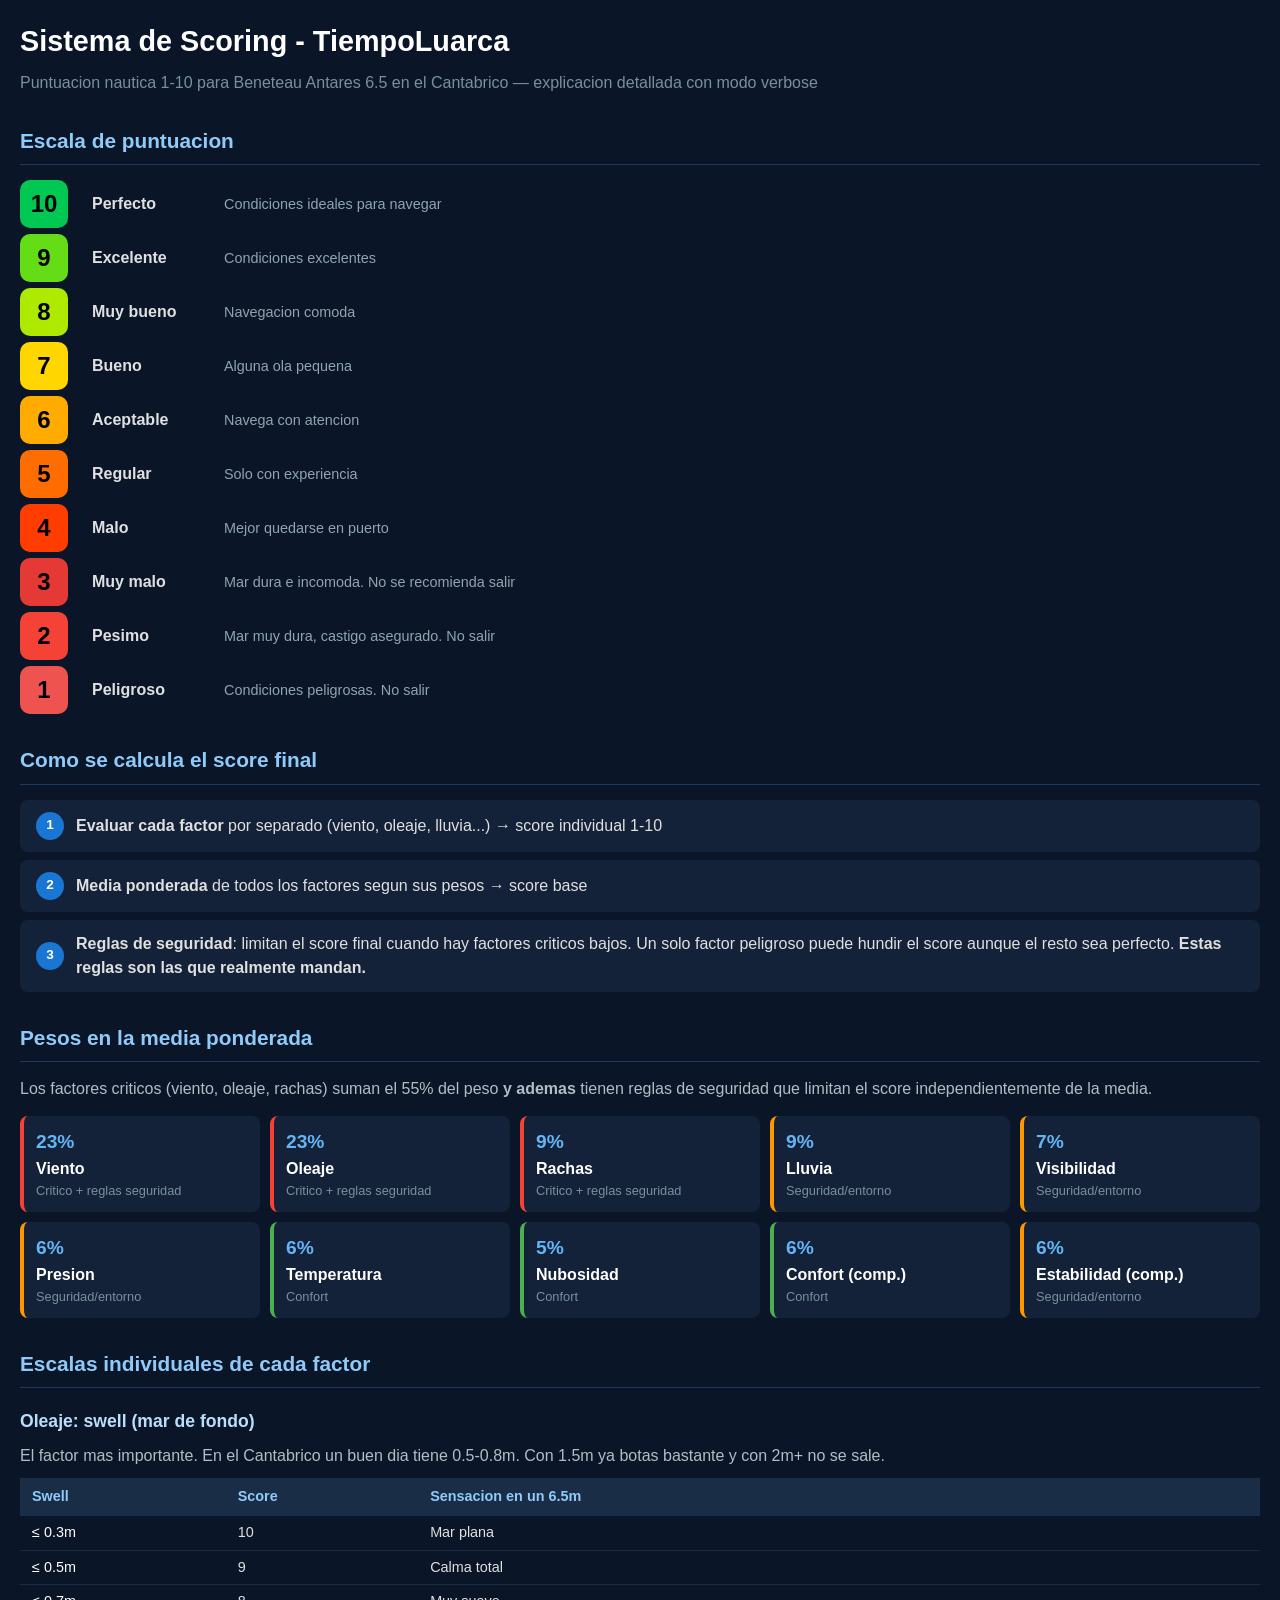
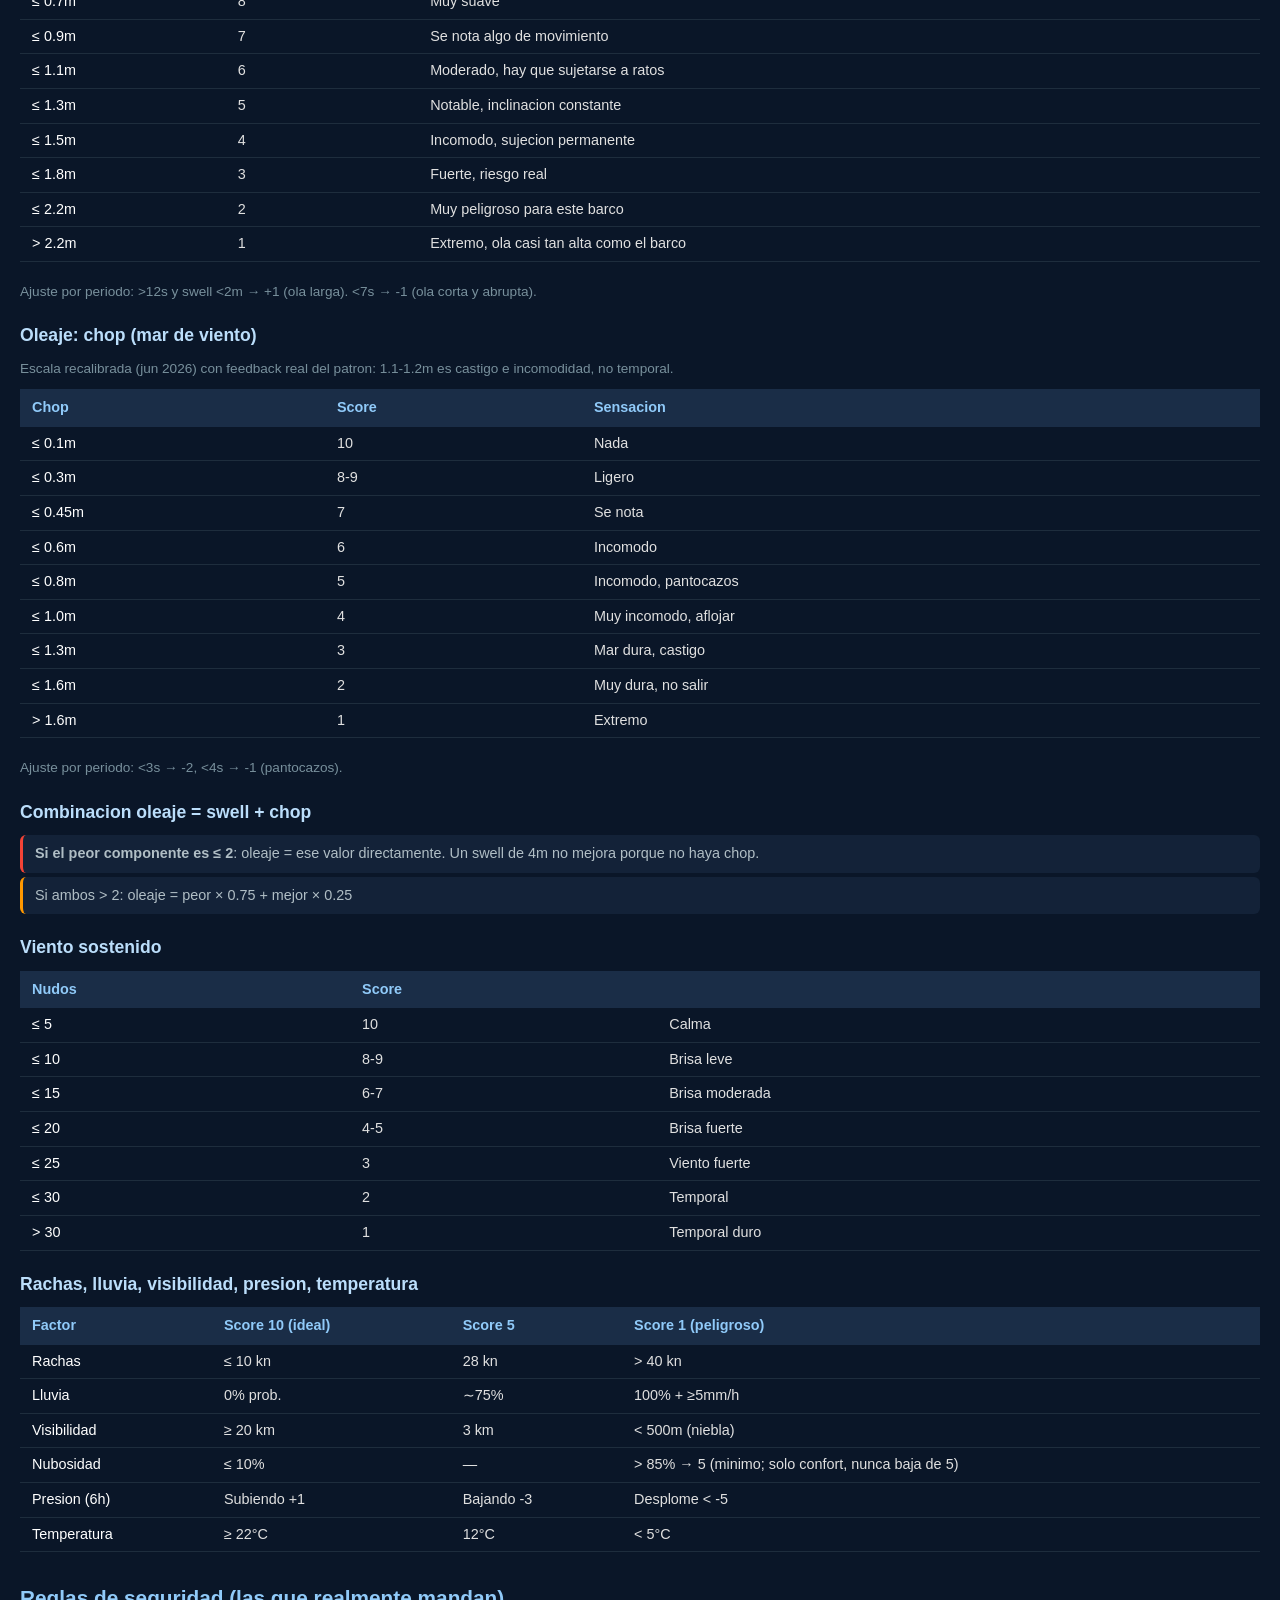
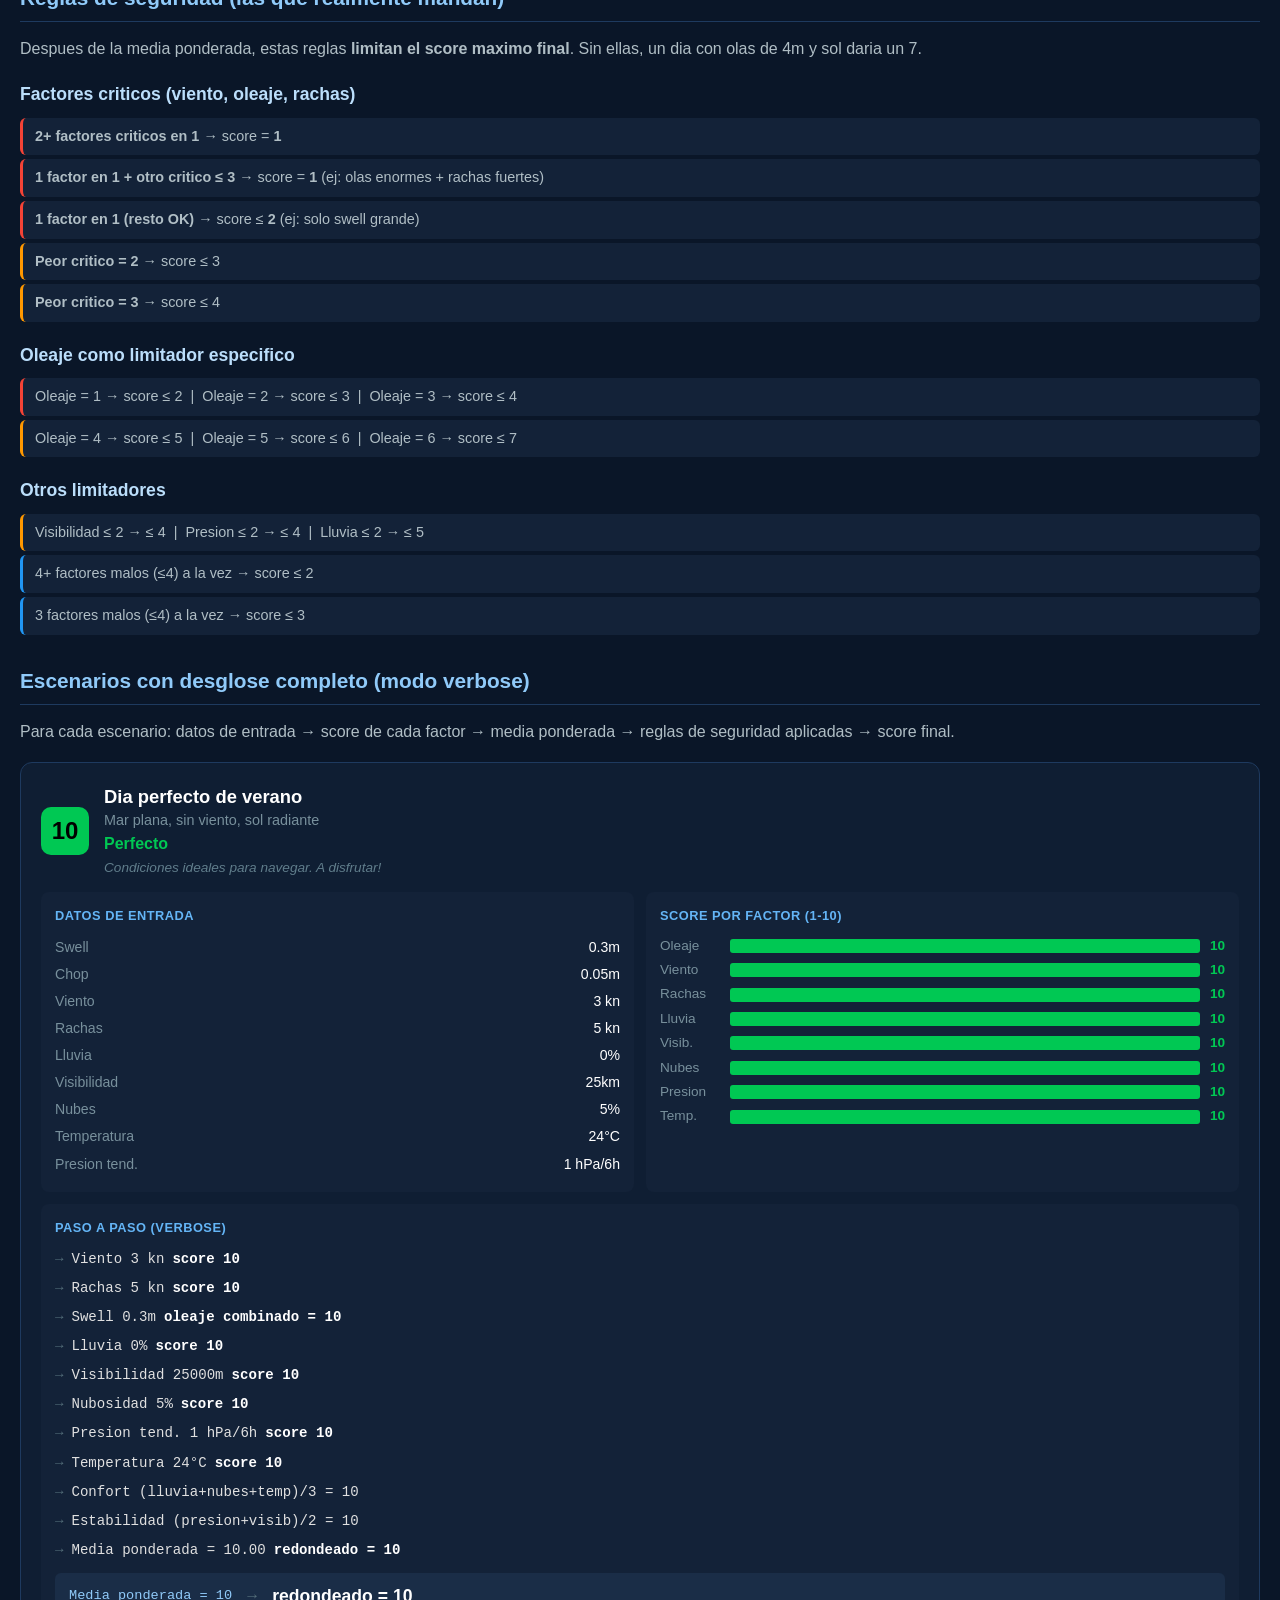
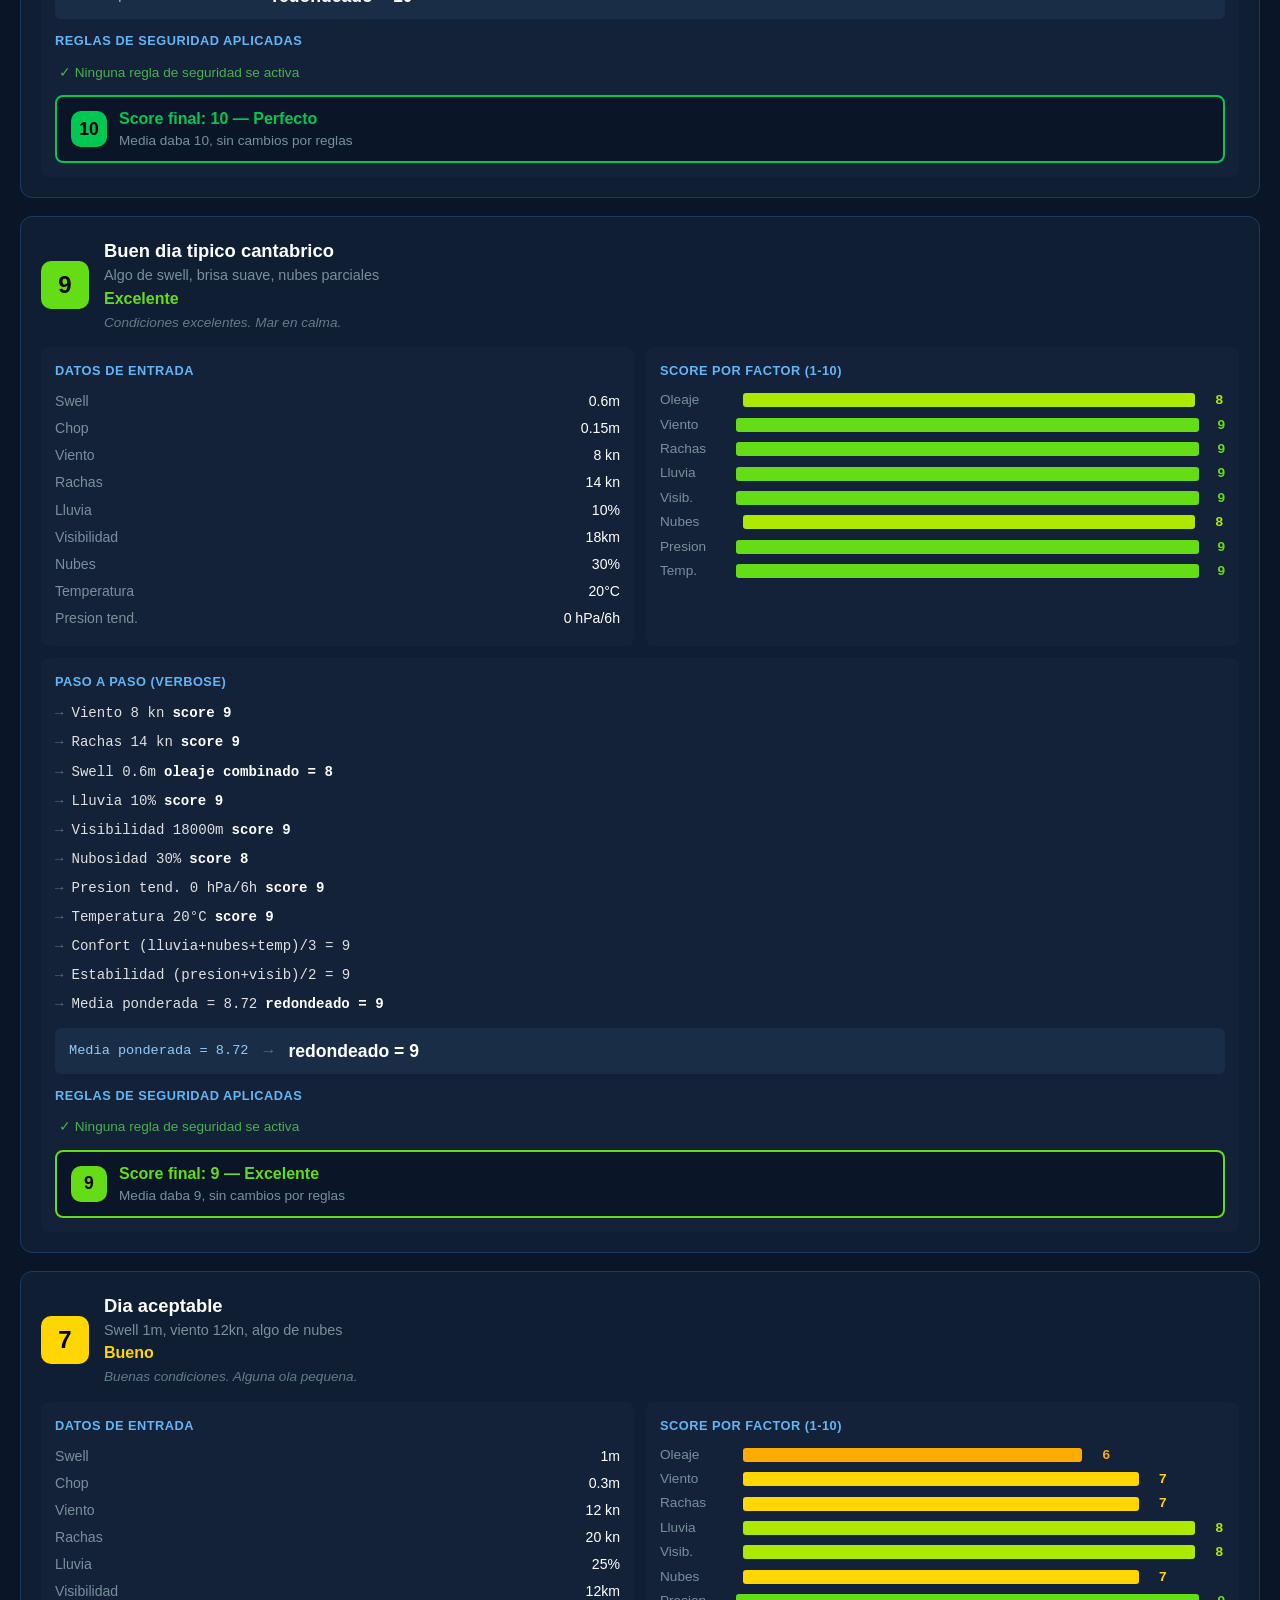
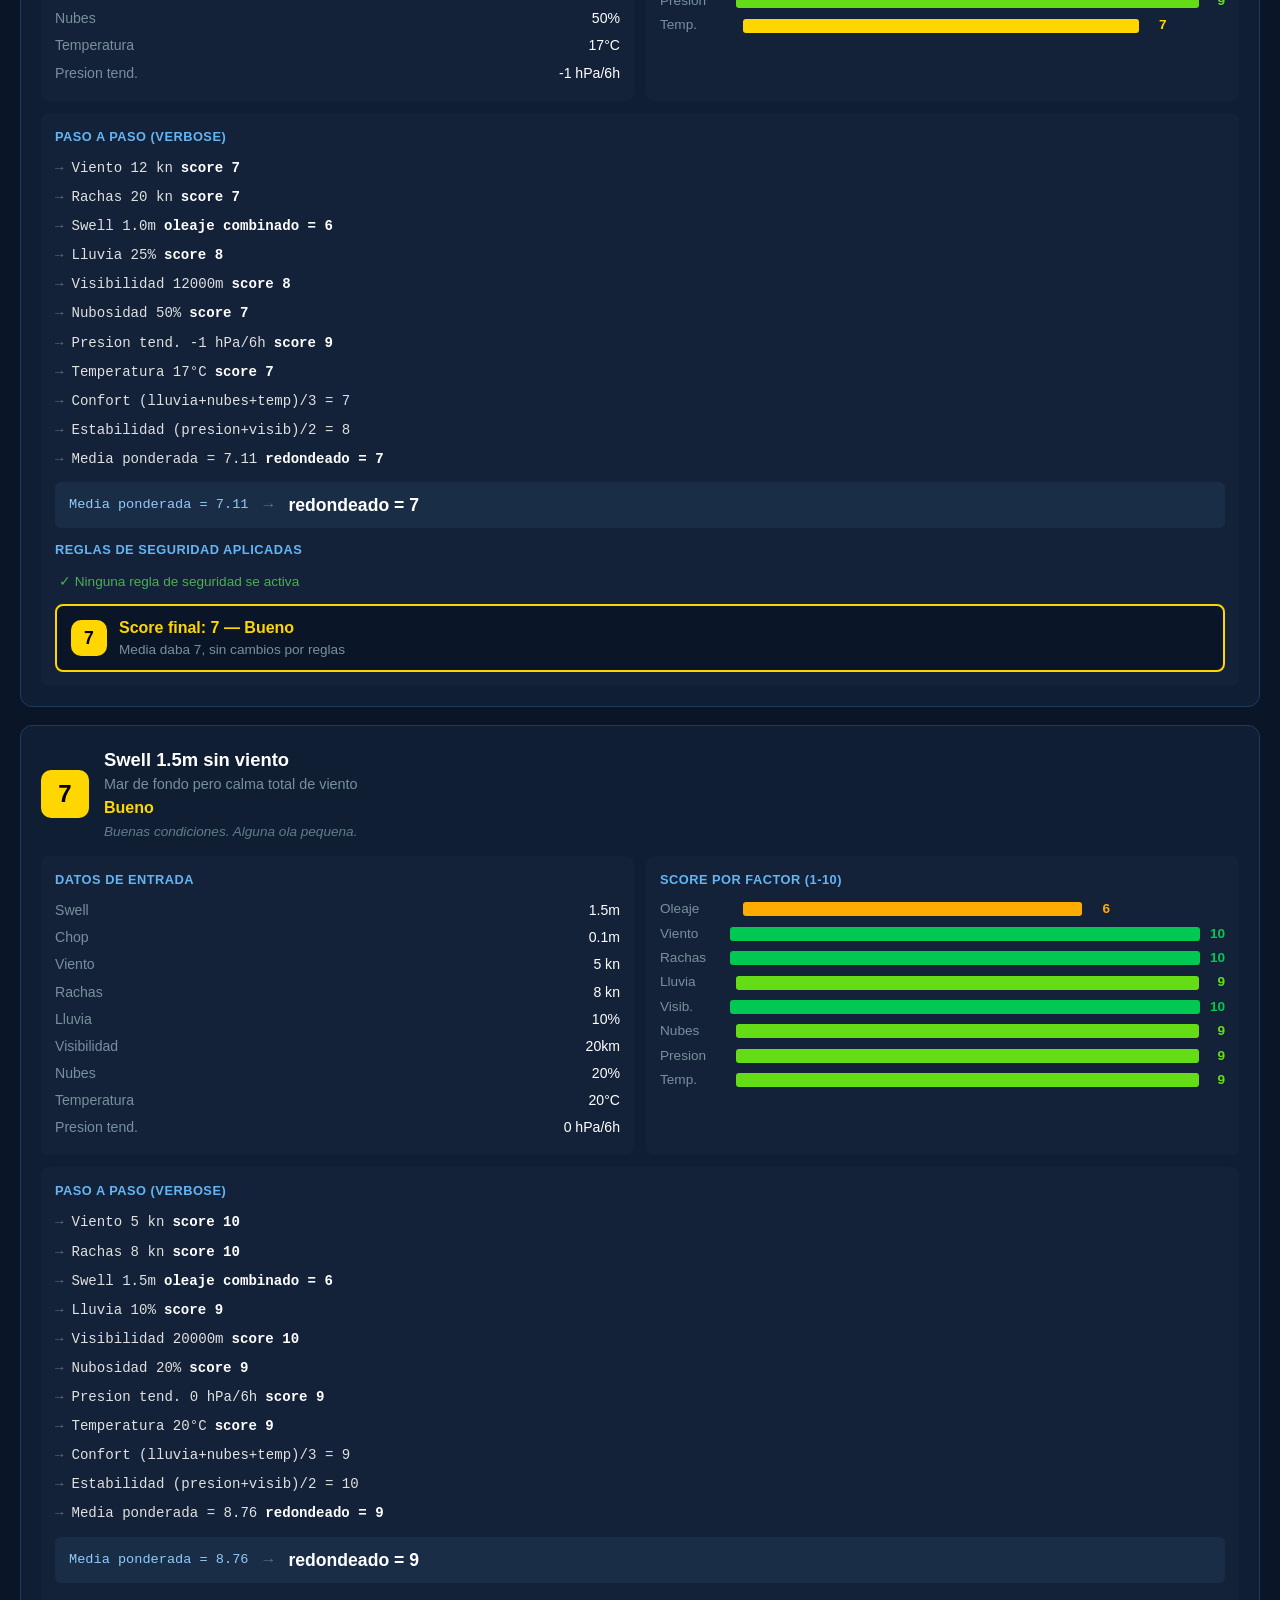
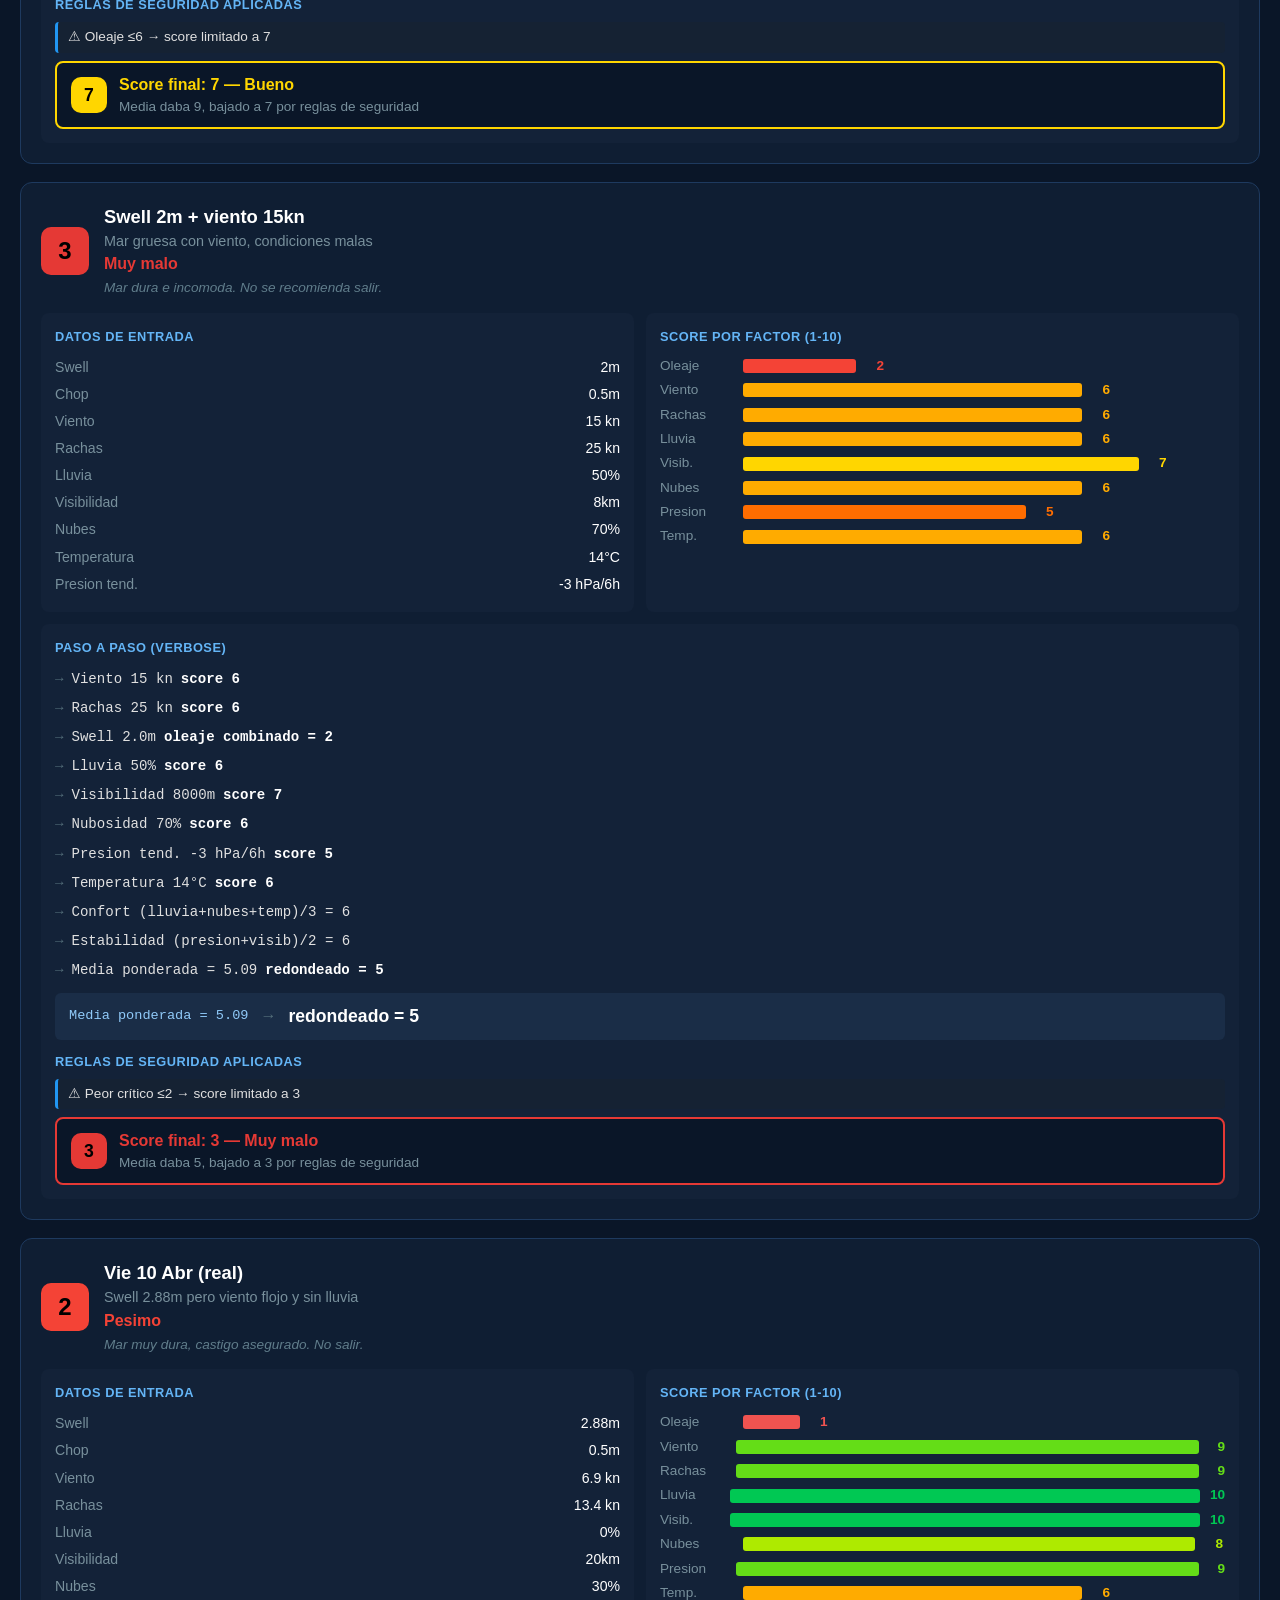
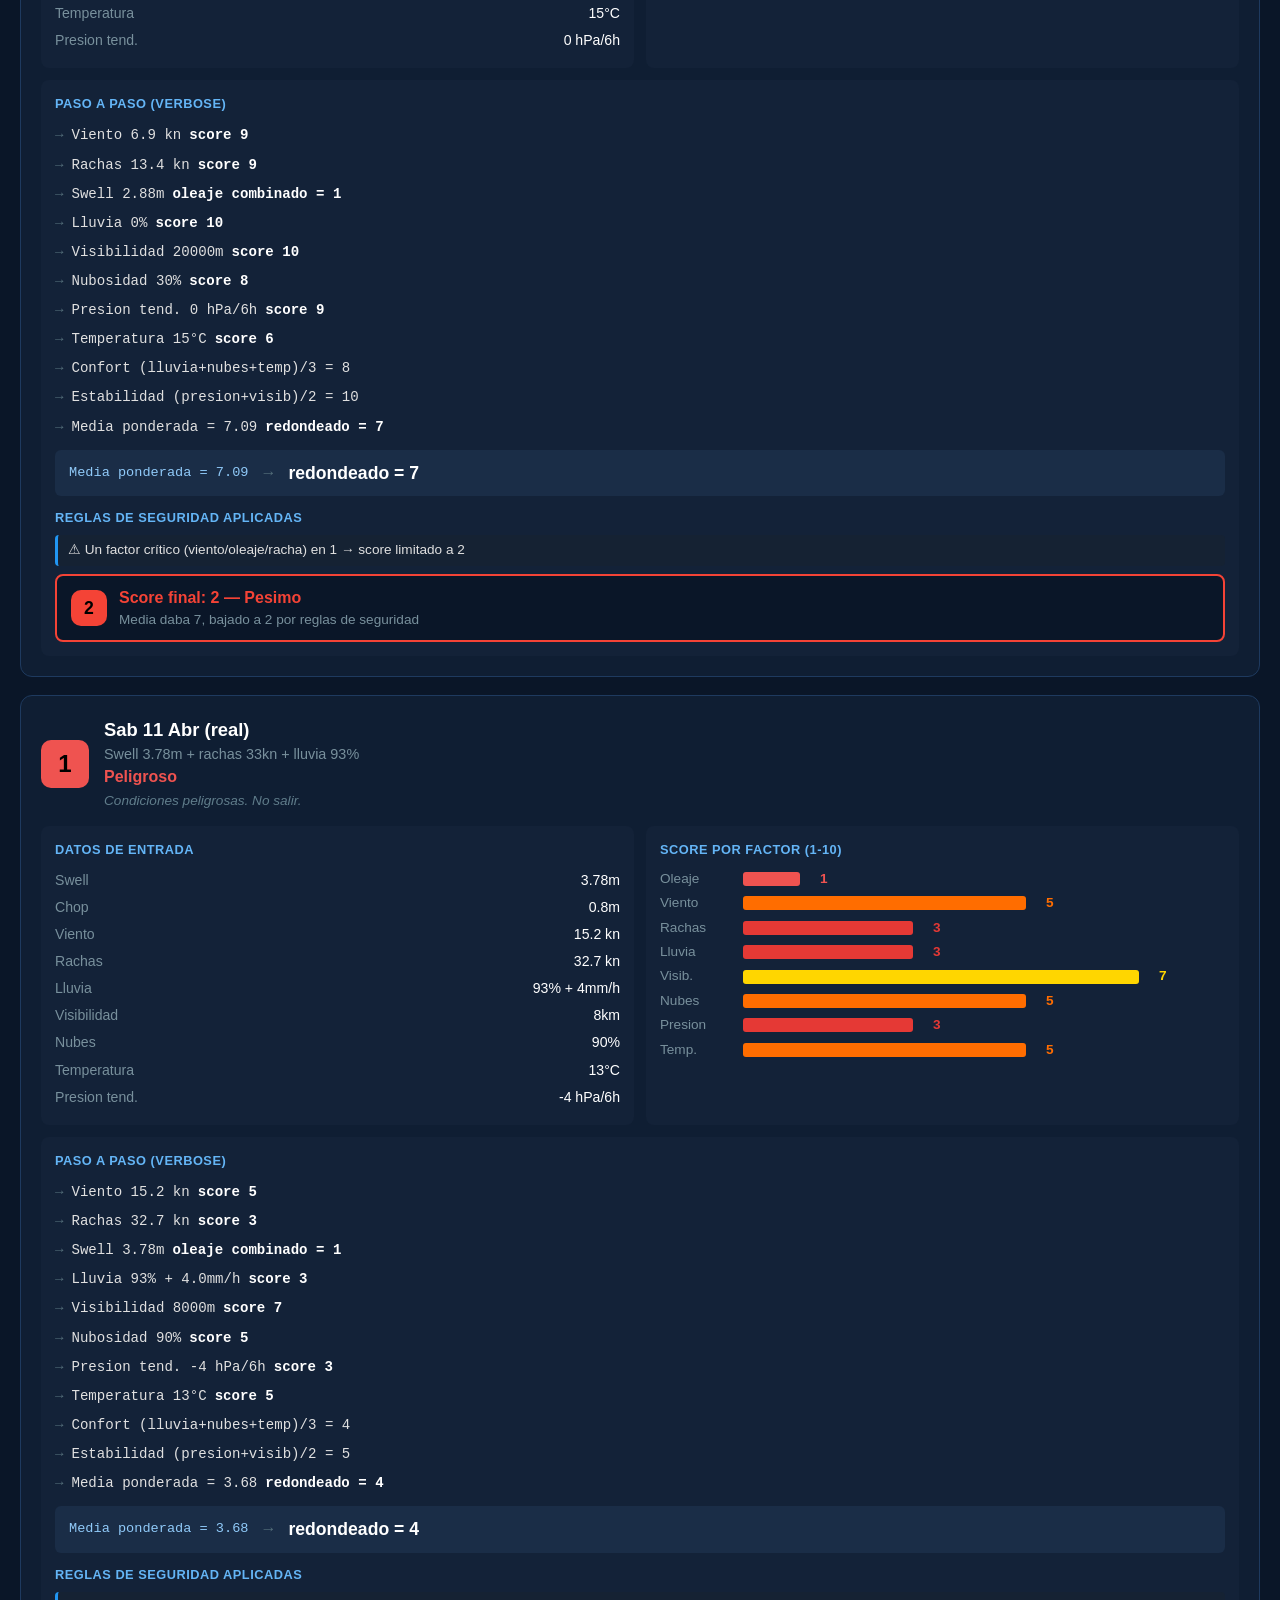
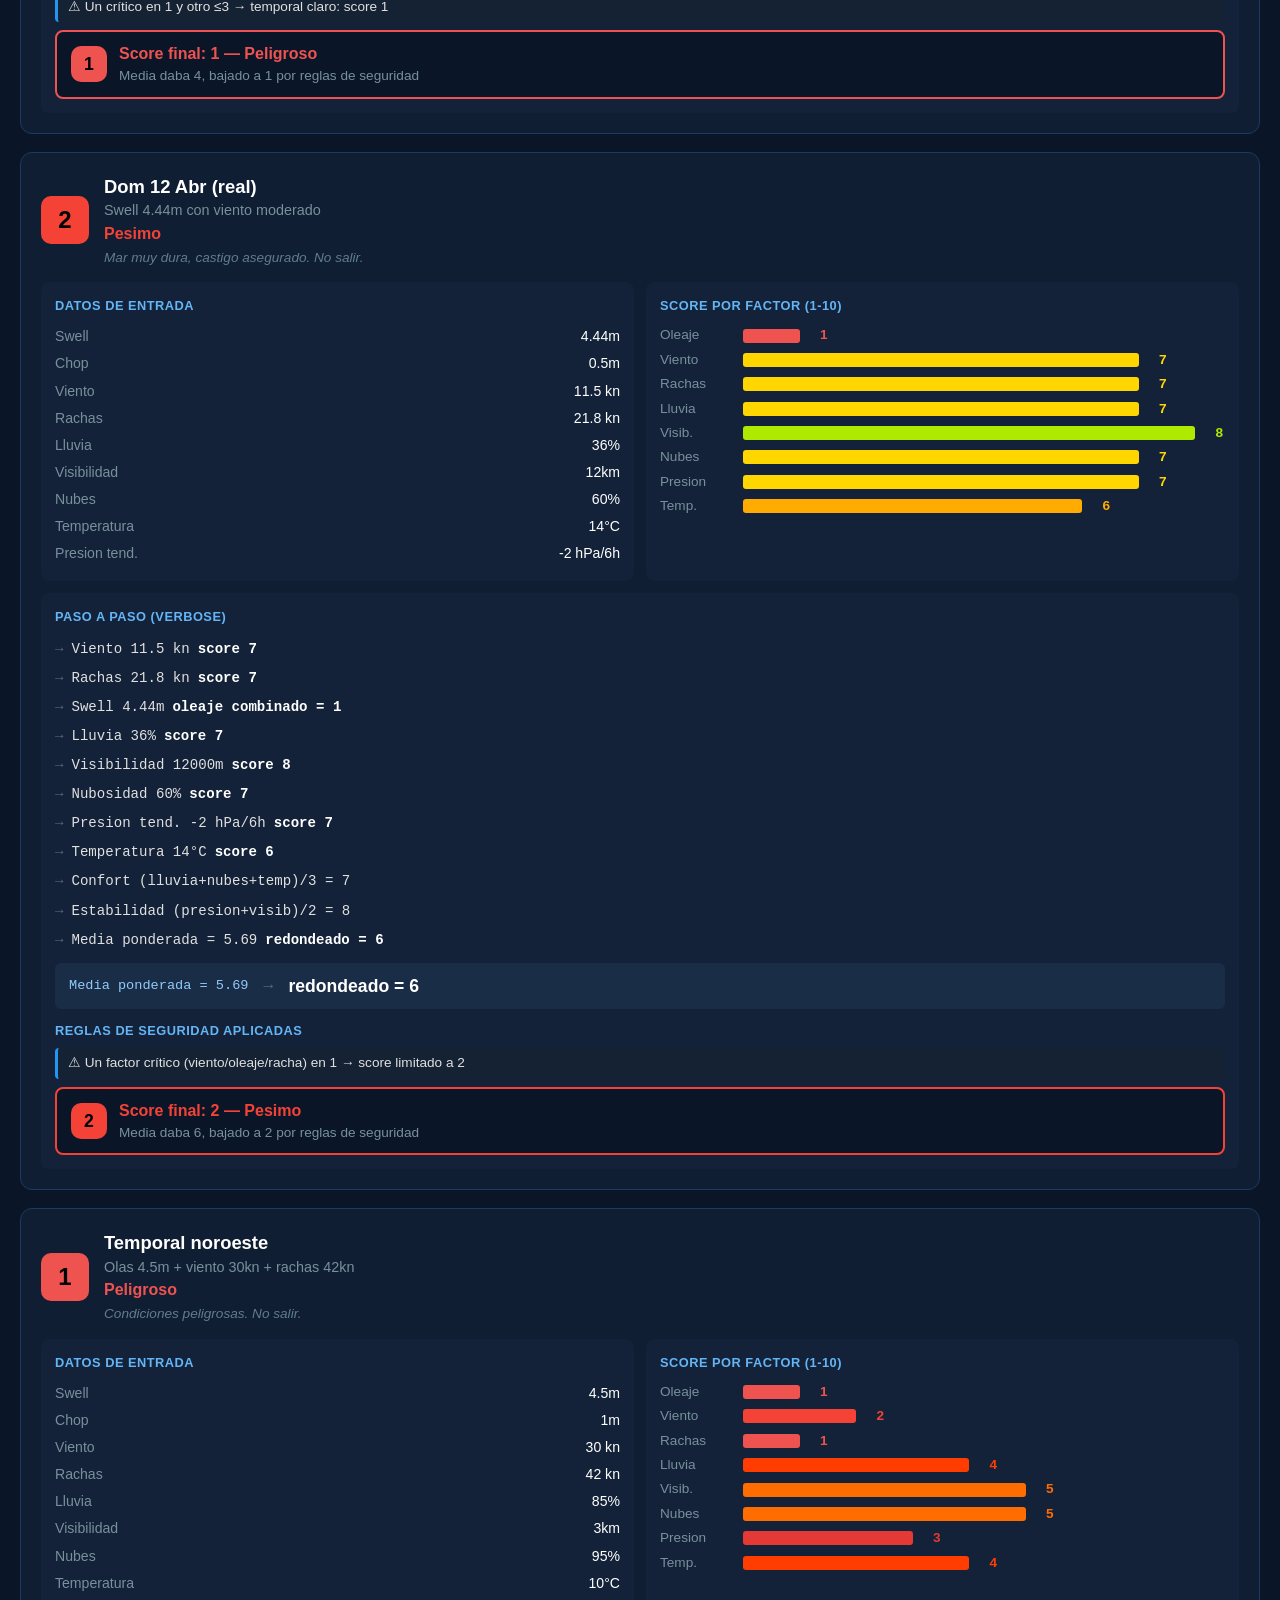
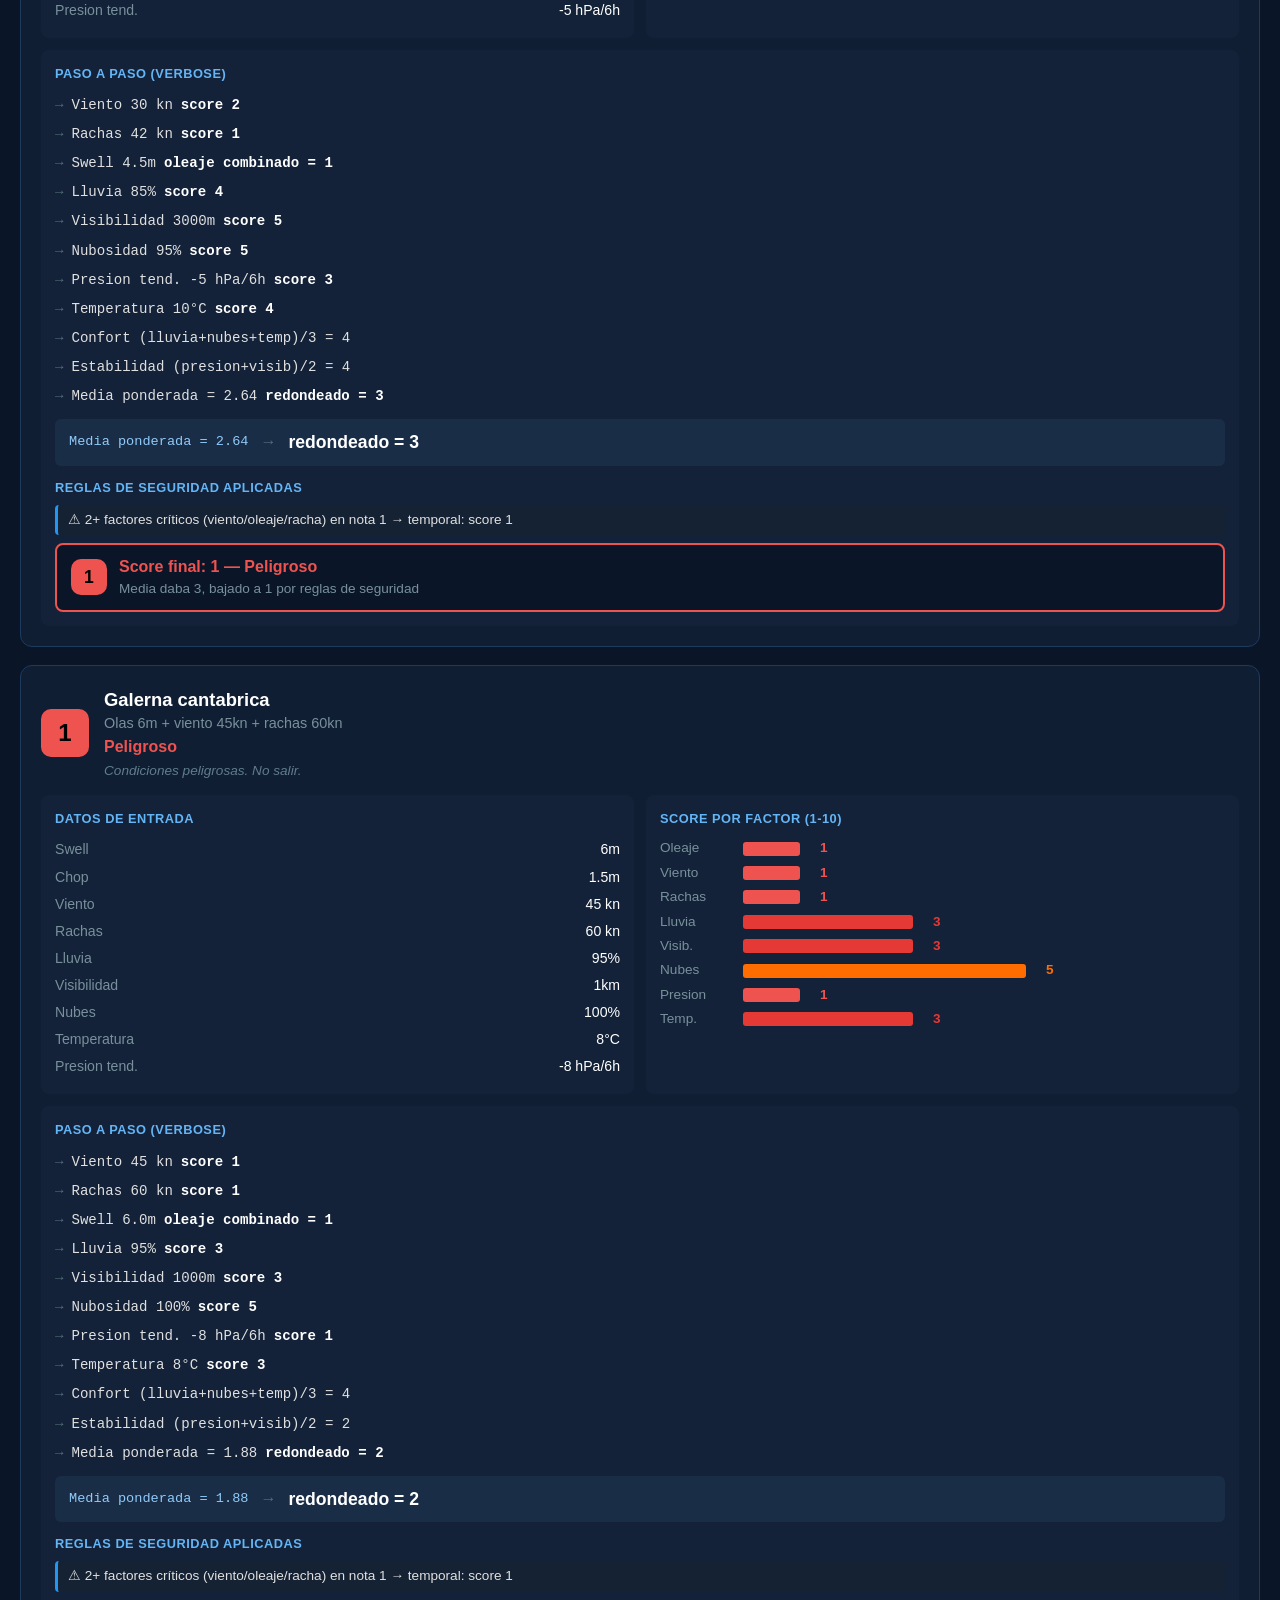
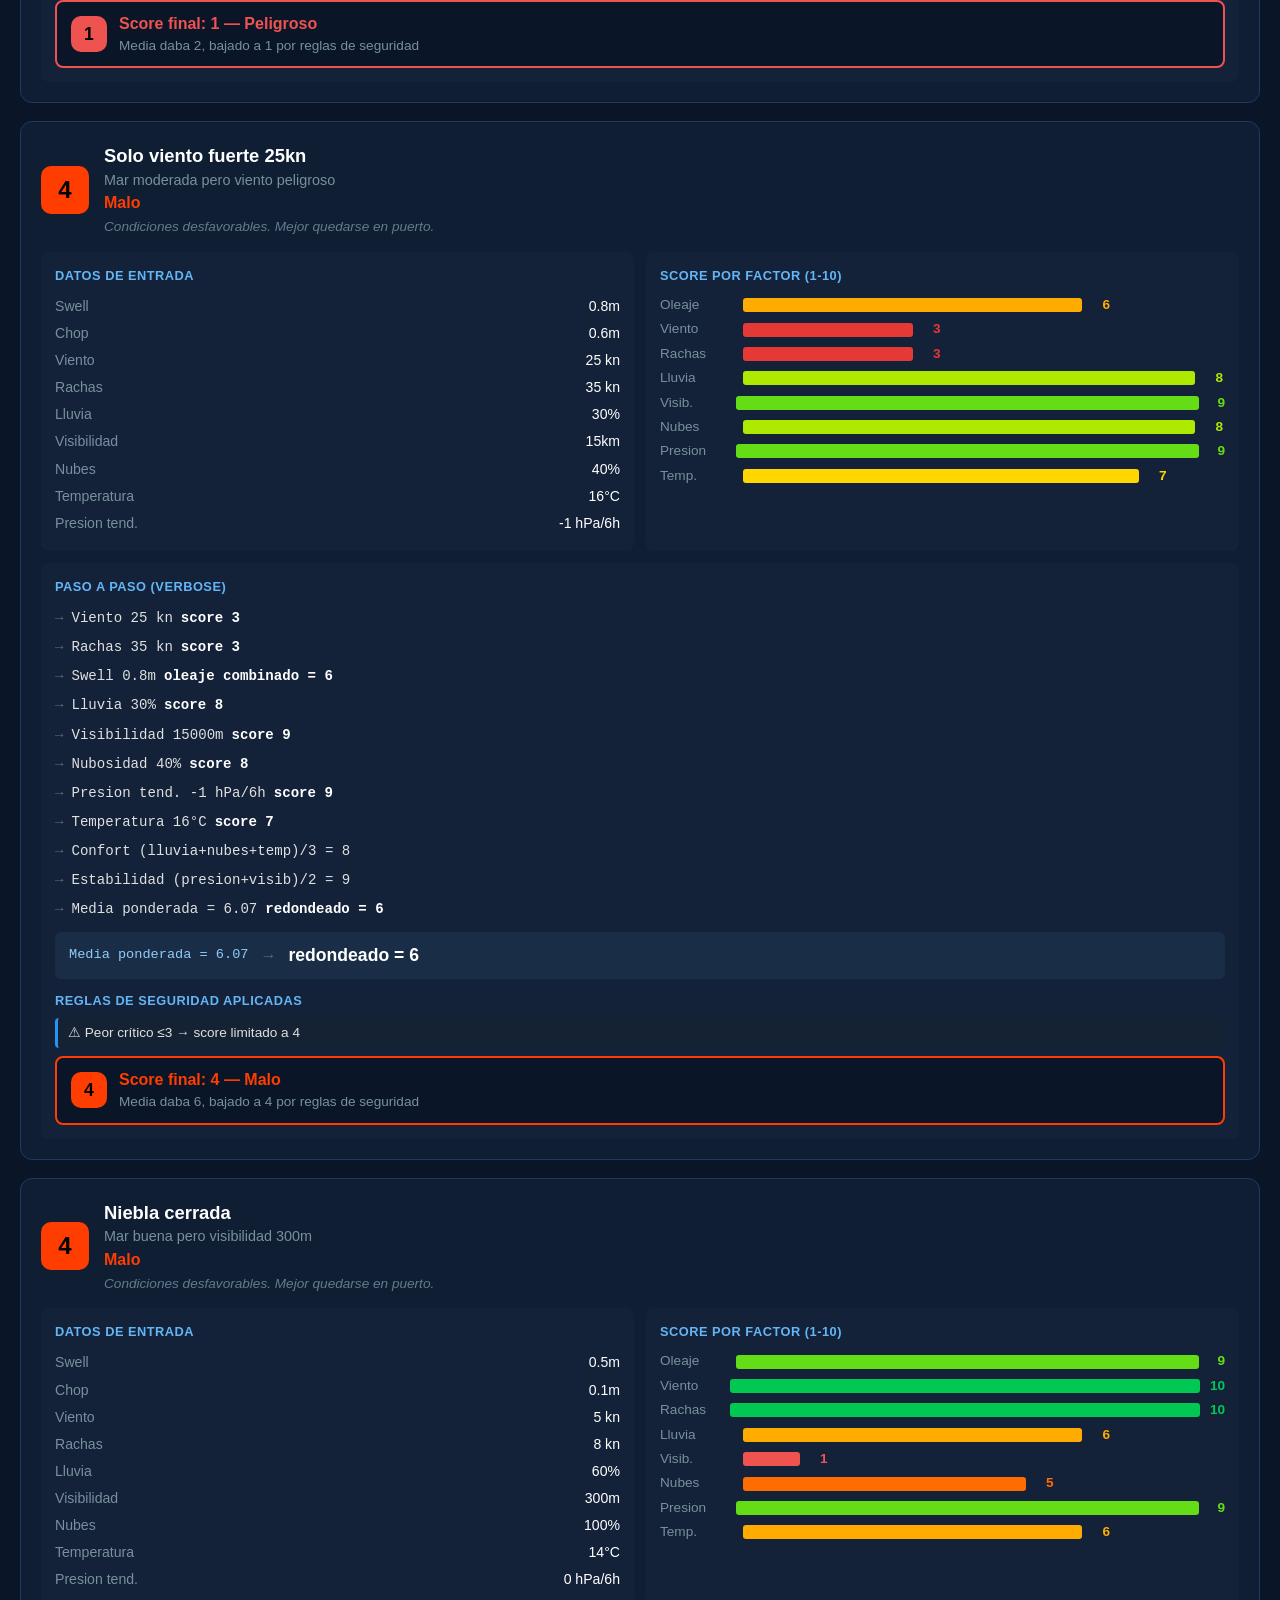
==== commit 8298c394: "Nubosidad: escala aplanada con suelo en 5 (solo confort, no peligro) Un cielo cubierto no es peligro" ====
--- a/scoring_explicado.html
+++ b/scoring_explicado.html
@@ -167,7 +167,7 @@
   <tr><td class="range">Rachas</td><td>&le; 10 kn</td><td>28 kn</td><td>&gt; 40 kn</td></tr>
   <tr><td class="range">Lluvia</td><td>0% prob.</td><td>&sim;75%</td><td>100% + &ge;5mm/h</td></tr>
   <tr><td class="range">Visibilidad</td><td>&ge; 20 km</td><td>3 km</td><td>&lt; 500m (niebla)</td></tr>
-  <tr><td class="range">Nubosidad</td><td>&le; 10%</td><td>55-65%</td><td>&gt; 95%</td></tr>
+  <tr><td class="range">Nubosidad</td><td>&le; 10%</td><td>&mdash;</td><td>&gt; 85% &rarr; 5 (minimo; solo confort, nunca baja de 5)</td></tr>
   <tr><td class="range">Presion (6h)</td><td>Subiendo +1</td><td>Bajando -3</td><td>Desplome &lt; -5</td></tr>
   <tr><td class="range">Temperatura</td><td>&ge; 22°C</td><td>12°C</td><td>&lt; 5°C</td></tr>
 </table>
@@ -239,7 +239,7 @@
 });
 
 // Scenarios data (generated from actual scoring engine)
-const DATA = [{"name": "Dia perfecto de verano", "desc": "Mar plana, sin viento, sol radiante", "inputs": {"viento_nudos": 3, "racha_nudos": 5, "swell_altura": 0.3, "swell_periodo": 12, "viento_ola_altura": 0.05, "viento_ola_periodo": 6, "prob_precipitacion": 0, "visibilidad_m": 25000, "nubosidad": 5, "temperatura": 24, "presion_trend_6h": 1}, "score": 10, "label": "Perfecto", "color": "#00C853", "rec": "Condiciones ideales para navegar. A disfrutar!", "scores": {"viento": 10, "oleaje": 10, "racha": 10, "lluvia": 10, "visibilidad": 10, "nubosidad": 10, "presion": 10, "temperatura": 10}, "weighted": 10.0, "weighted_round": 10, "steps": ["Viento 3 kn → score 10", "Rachas 5 kn → score 10", "Swell 0.3m → oleaje combinado = 10", "Lluvia 0% → score 10", "Visibilidad 25000m → score 10", "Nubosidad 5% → score 10", "Presion tend. 1 hPa/6h → score 10", "Temperatura 24°C → score 10", "Confort (lluvia+nubes+temp)/3 = 10", "Estabilidad (presion+visib)/2 = 10", "Media ponderada = 10.00 → redondeado = 10"], "safety": []}, {"name": "Buen dia tipico cantabrico", "desc": "Algo de swell, brisa suave, nubes parciales", "inputs": {"viento_nudos": 8, "racha_nudos": 14, "swell_altura": 0.6, "swell_periodo": 10, "viento_ola_altura": 0.15, "viento_ola_periodo": 5, "prob_precipitacion": 10, "visibilidad_m": 18000, "nubosidad": 30, "temperatura": 20, "presion_trend_6h": 0}, "score": 9, "label": "Excelente", "color": "#64DD17", "rec": "Condiciones excelentes. Mar en calma.", "scores": {"viento": 9, "oleaje": 8, "racha": 9, "lluvia": 9, "visibilidad": 9, "nubosidad": 8, "presion": 9, "temperatura": 9}, "weighted": 8.72, "weighted_round": 9, "steps": ["Viento 8 kn → score 9", "Rachas 14 kn → score 9", "Swell 0.6m → oleaje combinado = 8", "Lluvia 10% → score 9", "Visibilidad 18000m → score 9", "Nubosidad 30% → score 8", "Presion tend. 0 hPa/6h → score 9", "Temperatura 20°C → score 9", "Confort (lluvia+nubes+temp)/3 = 9", "Estabilidad (presion+visib)/2 = 9", "Media ponderada = 8.72 → redondeado = 9"], "safety": []}, {"name": "Dia aceptable", "desc": "Swell 1m, viento 12kn, algo de nubes", "inputs": {"viento_nudos": 12, "racha_nudos": 20, "swell_altura": 1.0, "swell_periodo": 9, "viento_ola_altura": 0.3, "viento_ola_periodo": 4, "prob_precipitacion": 25, "visibilidad_m": 12000, "nubosidad": 50, "temperatura": 17, "presion_trend_6h": -1}, "score": 7, "label": "Bueno", "color": "#FFD600", "rec": "Buenas condiciones. Alguna ola pequena.", "scores": {"viento": 7, "oleaje": 6, "racha": 7, "lluvia": 8, "visibilidad": 8, "nubosidad": 6, "presion": 9, "temperatura": 7}, "weighted": 7.06, "weighted_round": 7, "steps": ["Viento 12 kn → score 7", "Rachas 20 kn → score 7", "Swell 1.0m → oleaje combinado = 6", "Lluvia 25% → score 8", "Visibilidad 12000m → score 8", "Nubosidad 50% → score 6", "Presion tend. -1 hPa/6h → score 9", "Temperatura 17°C → score 7", "Confort (lluvia+nubes+temp)/3 = 7", "Estabilidad (presion+visib)/2 = 8", "Media ponderada = 7.06 → redondeado = 7"], "safety": []}, {"name": "Swell 1.5m sin viento", "desc": "Mar de fondo pero calma total de viento", "inputs": {"viento_nudos": 5, "racha_nudos": 8, "swell_altura": 1.5, "swell_periodo": 10, "viento_ola_altura": 0.1, "viento_ola_periodo": 5, "prob_precipitacion": 10, "visibilidad_m": 20000, "nubosidad": 20, "temperatura": 20, "presion_trend_6h": 0}, "score": 7, "label": "Bueno", "color": "#FFD600", "rec": "Buenas condiciones. Alguna ola pequena.", "scores": {"viento": 10, "oleaje": 6, "racha": 10, "lluvia": 9, "visibilidad": 10, "nubosidad": 9, "presion": 9, "temperatura": 9}, "weighted": 8.76, "weighted_round": 9, "steps": ["Viento 5 kn → score 10", "Rachas 8 kn → score 10", "Swell 1.5m → oleaje combinado = 6", "Lluvia 10% → score 9", "Visibilidad 20000m → score 10", "Nubosidad 20% → score 9", "Presion tend. 0 hPa/6h → score 9", "Temperatura 20°C → score 9", "Confort (lluvia+nubes+temp)/3 = 9", "Estabilidad (presion+visib)/2 = 10", "Media ponderada = 8.76 → redondeado = 9"], "safety": ["Oleaje ≤6 → score limitado a 7"]}, {"name": "Swell 2m + viento 15kn", "desc": "Mar gruesa con viento, condiciones malas", "inputs": {"viento_nudos": 15, "racha_nudos": 25, "swell_altura": 2.0, "swell_periodo": 9, "viento_ola_altura": 0.5, "viento_ola_periodo": 4, "prob_precipitacion": 50, "visibilidad_m": 8000, "nubosidad": 70, "temperatura": 14, "presion_trend_6h": -3}, "score": 3, "label": "Muy malo", "color": "#E53935", "rec": "Mar dura e incomoda. No se recomienda salir.", "scores": {"viento": 6, "oleaje": 2, "racha": 6, "lluvia": 6, "visibilidad": 7, "nubosidad": 4, "presion": 5, "temperatura": 6}, "weighted": 4.93, "weighted_round": 5, "steps": ["Viento 15 kn → score 6", "Rachas 25 kn → score 6", "Swell 2.0m → oleaje combinado = 2", "Lluvia 50% → score 6", "Visibilidad 8000m → score 7", "Nubosidad 70% → score 4", "Presion tend. -3 hPa/6h → score 5", "Temperatura 14°C → score 6", "Confort (lluvia+nubes+temp)/3 = 5", "Estabilidad (presion+visib)/2 = 6", "Media ponderada = 4.93 → redondeado = 5"], "safety": ["Peor crítico ≤2 → score limitado a 3"]}, {"name": "Vie 10 Abr (real)", "desc": "Swell 2.88m pero viento flojo y sin lluvia", "inputs": {"viento_nudos": 6.9, "racha_nudos": 13.4, "swell_altura": 2.88, "viento_ola_altura": 0.5, "swell_periodo": 10, "viento_ola_periodo": 5, "ola_altura": 3.02, "ola_periodo": 10, "prob_precipitacion": 0, "visibilidad_m": 20000, "nubosidad": 30, "temperatura": 15, "presion_trend_6h": 0}, "score": 2, "label": "Pesimo", "color": "#F44336", "rec": "Mar muy dura, castigo asegurado. No salir.", "scores": {"viento": 9, "oleaje": 1, "racha": 9, "lluvia": 10, "visibilidad": 10, "nubosidad": 8, "presion": 9, "temperatura": 6}, "weighted": 7.09, "weighted_round": 7, "steps": ["Viento 6.9 kn → score 9", "Rachas 13.4 kn → score 9", "Swell 2.88m → oleaje combinado = 1", "Lluvia 0% → score 10", "Visibilidad 20000m → score 10", "Nubosidad 30% → score 8", "Presion tend. 0 hPa/6h → score 9", "Temperatura 15°C → score 6", "Confort (lluvia+nubes+temp)/3 = 8", "Estabilidad (presion+visib)/2 = 10", "Media ponderada = 7.09 → redondeado = 7"], "safety": ["Un factor crítico (viento/oleaje/racha) en 1 → score limitado a 2"]}, {"name": "Sab 11 Abr (real)", "desc": "Swell 3.78m + rachas 33kn + lluvia 93%", "inputs": {"viento_nudos": 15.2, "racha_nudos": 32.7, "swell_altura": 3.78, "viento_ola_altura": 0.8, "swell_periodo": 9, "viento_ola_periodo": 4, "ola_altura": 3.78, "ola_periodo": 9, "prob_precipitacion": 93, "precipitacion_mm": 4.0, "visibilidad_m": 8000, "nubosidad": 90, "temperatura": 13, "presion_trend_6h": -4}, "score": 1, "label": "Peligroso", "color": "#EF5350", "rec": "Condiciones peligrosas. No salir.", "scores": {"viento": 5, "oleaje": 1, "racha": 3, "lluvia": 3, "visibilidad": 7, "nubosidad": 2, "presion": 3, "temperatura": 5}, "weighted": 3.47, "weighted_round": 3, "steps": ["Viento 15.2 kn → score 5", "Rachas 32.7 kn → score 3", "Swell 3.78m → oleaje combinado = 1", "Lluvia 93% + 4.0mm/h → score 3", "Visibilidad 8000m → score 7", "Nubosidad 90% → score 2", "Presion tend. -4 hPa/6h → score 3", "Temperatura 13°C → score 5", "Confort (lluvia+nubes+temp)/3 = 3", "Estabilidad (presion+visib)/2 = 5", "Media ponderada = 3.47 → redondeado = 3"], "safety": ["Un crítico en 1 y otro ≤3 → temporal claro: score 1"]}, {"name": "Dom 12 Abr (real)", "desc": "Swell 4.44m con viento moderado", "inputs": {"viento_nudos": 11.5, "racha_nudos": 21.8, "swell_altura": 4.44, "viento_ola_altura": 0.5, "swell_periodo": 10, "viento_ola_periodo": 5, "ola_altura": 4.48, "ola_periodo": 10, "prob_precipitacion": 36, "visibilidad_m": 12000, "nubosidad": 60, "temperatura": 14, "presion_trend_6h": -2}, "score": 2, "label": "Pesimo", "color": "#F44336", "rec": "Mar muy dura, castigo asegurado. No salir.", "scores": {"viento": 7, "oleaje": 1, "racha": 7, "lluvia": 7, "visibilidad": 8, "nubosidad": 5, "presion": 7, "temperatura": 6}, "weighted": 5.53, "weighted_round": 6, "steps": ["Viento 11.5 kn → score 7", "Rachas 21.8 kn → score 7", "Swell 4.44m → oleaje combinado = 1", "Lluvia 36% → score 7", "Visibilidad 12000m → score 8", "Nubosidad 60% → score 5", "Presion tend. -2 hPa/6h → score 7", "Temperatura 14°C → score 6", "Confort (lluvia+nubes+temp)/3 = 6", "Estabilidad (presion+visib)/2 = 8", "Media ponderada = 5.53 → redondeado = 6"], "safety": ["Un factor crítico (viento/oleaje/racha) en 1 → score limitado a 2"]}, {"name": "Temporal noroeste", "desc": "Olas 4.5m + viento 30kn + rachas 42kn", "inputs": {"viento_nudos": 30, "racha_nudos": 42, "swell_altura": 4.5, "swell_periodo": 9, "viento_ola_altura": 1.0, "viento_ola_periodo": 5, "ola_altura": 4.5, "ola_periodo": 9, "prob_precipitacion": 85, "visibilidad_m": 3000, "nubosidad": 95, "temperatura": 10, "presion_trend_6h": -5}, "score": 1, "label": "Peligroso", "color": "#EF5350", "rec": "Condiciones peligrosas. No salir.", "scores": {"viento": 2, "oleaje": 1, "racha": 1, "lluvia": 4, "visibilidad": 5, "nubosidad": 2, "presion": 3, "temperatura": 4}, "weighted": 2.43, "weighted_round": 2, "steps": ["Viento 30 kn → score 2", "Rachas 42 kn → score 1", "Swell 4.5m → oleaje combinado = 1", "Lluvia 85% → score 4", "Visibilidad 3000m → score 5", "Nubosidad 95% → score 2", "Presion tend. -5 hPa/6h → score 3", "Temperatura 10°C → score 4", "Confort (lluvia+nubes+temp)/3 = 3", "Estabilidad (presion+visib)/2 = 4", "Media ponderada = 2.43 → redondeado = 2"], "safety": ["2+ factores críticos (viento/oleaje/racha) en nota 1 → temporal: score 1"]}, {"name": "Galerna cantabrica", "desc": "Olas 6m + viento 45kn + rachas 60kn", "inputs": {"viento_nudos": 45, "racha_nudos": 60, "swell_altura": 6.0, "swell_periodo": 7, "viento_ola_altura": 1.5, "viento_ola_periodo": 3, "prob_precipitacion": 95, "visibilidad_m": 1000, "nubosidad": 100, "temperatura": 8, "presion_trend_6h": -8}, "score": 1, "label": "Peligroso", "color": "#EF5350", "rec": "Condiciones peligrosas. No salir.", "scores": {"viento": 1, "oleaje": 1, "racha": 1, "lluvia": 3, "visibilidad": 3, "nubosidad": 1, "presion": 1, "temperatura": 3}, "weighted": 1.56, "weighted_round": 2, "steps": ["Viento 45 kn → score 1", "Rachas 60 kn → score 1", "Swell 6.0m → oleaje combinado = 1", "Lluvia 95% → score 3", "Visibilidad 1000m → score 3", "Nubosidad 100% → score 1", "Presion tend. -8 hPa/6h → score 1", "Temperatura 8°C → score 3", "Confort (lluvia+nubes+temp)/3 = 2", "Estabilidad (presion+visib)/2 = 2", "Media ponderada = 1.56 → redondeado = 2"], "safety": ["2+ factores críticos (viento/oleaje/racha) en nota 1 → temporal: score 1"]}, {"name": "Solo viento fuerte 25kn", "desc": "Mar moderada pero viento peligroso", "inputs": {"viento_nudos": 25, "racha_nudos": 35, "swell_altura": 0.8, "swell_periodo": 9, "viento_ola_altura": 0.6, "viento_ola_periodo": 4, "prob_precipitacion": 30, "visibilidad_m": 15000, "nubosidad": 40, "temperatura": 16, "presion_trend_6h": -1}, "score": 4, "label": "Malo", "color": "#FF3D00", "rec": "Condiciones desfavorables. Mejor quedarse en puerto.", "scores": {"viento": 3, "oleaje": 6, "racha": 3, "lluvia": 8, "visibilidad": 9, "nubosidad": 7, "presion": 9, "temperatura": 7}, "weighted": 5.96, "weighted_round": 6, "steps": ["Viento 25 kn → score 3", "Rachas 35 kn → score 3", "Swell 0.8m → oleaje combinado = 6", "Lluvia 30% → score 8", "Visibilidad 15000m → score 9", "Nubosidad 40% → score 7", "Presion tend. -1 hPa/6h → score 9", "Temperatura 16°C → score 7", "Confort (lluvia+nubes+temp)/3 = 7", "Estabilidad (presion+visib)/2 = 9", "Media ponderada = 5.96 → redondeado = 6"], "safety": ["Peor crítico ≤3 → score limitado a 4"]}, {"name": "Niebla cerrada", "desc": "Mar buena pero visibilidad 300m", "inputs": {"viento_nudos": 5, "racha_nudos": 8, "swell_altura": 0.5, "swell_periodo": 11, "viento_ola_altura": 0.1, "viento_ola_periodo": 5, "prob_precipitacion": 60, "visibilidad_m": 300, "nubosidad": 100, "temperatura": 14, "presion_trend_6h": 0}, "score": 4, "label": "Malo", "color": "#FF3D00", "rec": "Condiciones desfavorables. Mejor quedarse en puerto.", "scores": {"viento": 10, "oleaje": 9, "racha": 10, "lluvia": 6, "visibilidad": 1, "nubosidad": 1, "presion": 9, "temperatura": 6}, "weighted": 7.37, "weighted_round": 7, "steps": ["Viento 5 kn → score 10", "Rachas 8 kn → score 10", "Swell 0.5m → oleaje combinado = 9", "Lluvia 60% → score 6", "Visibilidad 300m → score 1", "Nubosidad 100% → score 1", "Presion tend. 0 hPa/6h → score 9", "Temperatura 14°C → score 6", "Confort (lluvia+nubes+temp)/3 = 4", "Estabilidad (presion+visib)/2 = 5", "Media ponderada = 7.37 → redondeado = 7"], "safety": ["Visibilidad ≤2 (niebla) → score limitado a 4"]}, {"name": "Lluvia torrencial", "desc": "Mar aceptable pero diluviando 8mm/h", "inputs": {"viento_nudos": 12, "racha_nudos": 20, "swell_altura": 0.8, "swell_periodo": 9, "viento_ola_altura": 0.3, "viento_ola_periodo": 4, "prob_precipitacion": 100, "precipitacion_mm": 8.0, "visibilidad_m": 5000, "nubosidad": 100, "temperatura": 13, "presion_trend_6h": -4}, "score": 5, "label": "Regular", "color": "#FF6D00", "rec": "Condiciones regulares. Solo si tienes experiencia.", "scores": {"viento": 7, "oleaje": 7, "racha": 7, "lluvia": 1, "visibilidad": 6, "nubosidad": 1, "presion": 3, "temperatura": 5}, "weighted": 5.25, "weighted_round": 5, "steps": ["Viento 12 kn → score 7", "Rachas 20 kn → score 7", "Swell 0.8m → oleaje combinado = 7", "Lluvia 100% + 8.0mm/h → score 1", "Visibilidad 5000m → score 6", "Nubosidad 100% → score 1", "Presion tend. -4 hPa/6h → score 3", "Temperatura 13°C → score 5", "Confort (lluvia+nubes+temp)/3 = 2", "Estabilidad (presion+visib)/2 = 4", "Media ponderada = 5.25 → redondeado = 5"], "safety": []}, {"name": "Presion desplomandose", "desc": "Borrasca acercandose, mar aun tranquila", "inputs": {"viento_nudos": 10, "racha_nudos": 18, "swell_altura": 0.7, "swell_periodo": 10, "viento_ola_altura": 0.2, "viento_ola_periodo": 5, "prob_precipitacion": 40, "visibilidad_m": 12000, "nubosidad": 70, "temperatura": 15, "presion_trend_6h": -7}, "score": 4, "label": "Malo", "color": "#FF3D00", "rec": "Condiciones desfavorables. Mejor quedarse en puerto.", "scores": {"viento": 8, "oleaje": 8, "racha": 8, "lluvia": 7, "visibilidad": 8, "nubosidad": 4, "presion": 1, "temperatura": 6}, "weighted": 6.81, "weighted_round": 7, "steps": ["Viento 10 kn → score 8", "Rachas 18 kn → score 8", "Swell 0.7m → oleaje combinado = 8", "Lluvia 40% → score 7", "Visibilidad 12000m → score 8", "Nubosidad 70% → score 4", "Presion tend. -7 hPa/6h → score 1", "Temperatura 15°C → score 6", "Confort (lluvia+nubes+temp)/3 = 6", "Estabilidad (presion+visib)/2 = 4", "Media ponderada = 6.81 → redondeado = 7"], "safety": ["Presión en caída rápida → score limitado a 4 (borrasca)"]}];
+const DATA = [{"name": "Dia perfecto de verano", "desc": "Mar plana, sin viento, sol radiante", "inputs": {"viento_nudos": 3, "racha_nudos": 5, "swell_altura": 0.3, "swell_periodo": 12, "viento_ola_altura": 0.05, "viento_ola_periodo": 6, "prob_precipitacion": 0, "visibilidad_m": 25000, "nubosidad": 5, "temperatura": 24, "presion_trend_6h": 1}, "score": 10, "label": "Perfecto", "color": "#00C853", "rec": "Condiciones ideales para navegar. A disfrutar!", "scores": {"viento": 10, "oleaje": 10, "racha": 10, "lluvia": 10, "visibilidad": 10, "nubosidad": 10, "presion": 10, "temperatura": 10}, "weighted": 10.0, "weighted_round": 10, "steps": ["Viento 3 kn → score 10", "Rachas 5 kn → score 10", "Swell 0.3m → oleaje combinado = 10", "Lluvia 0% → score 10", "Visibilidad 25000m → score 10", "Nubosidad 5% → score 10", "Presion tend. 1 hPa/6h → score 10", "Temperatura 24°C → score 10", "Confort (lluvia+nubes+temp)/3 = 10", "Estabilidad (presion+visib)/2 = 10", "Media ponderada = 10.00 → redondeado = 10"], "safety": []}, {"name": "Buen dia tipico cantabrico", "desc": "Algo de swell, brisa suave, nubes parciales", "inputs": {"viento_nudos": 8, "racha_nudos": 14, "swell_altura": 0.6, "swell_periodo": 10, "viento_ola_altura": 0.15, "viento_ola_periodo": 5, "prob_precipitacion": 10, "visibilidad_m": 18000, "nubosidad": 30, "temperatura": 20, "presion_trend_6h": 0}, "score": 9, "label": "Excelente", "color": "#64DD17", "rec": "Condiciones excelentes. Mar en calma.", "scores": {"viento": 9, "oleaje": 8, "racha": 9, "lluvia": 9, "visibilidad": 9, "nubosidad": 8, "presion": 9, "temperatura": 9}, "weighted": 8.72, "weighted_round": 9, "steps": ["Viento 8 kn → score 9", "Rachas 14 kn → score 9", "Swell 0.6m → oleaje combinado = 8", "Lluvia 10% → score 9", "Visibilidad 18000m → score 9", "Nubosidad 30% → score 8", "Presion tend. 0 hPa/6h → score 9", "Temperatura 20°C → score 9", "Confort (lluvia+nubes+temp)/3 = 9", "Estabilidad (presion+visib)/2 = 9", "Media ponderada = 8.72 → redondeado = 9"], "safety": []}, {"name": "Dia aceptable", "desc": "Swell 1m, viento 12kn, algo de nubes", "inputs": {"viento_nudos": 12, "racha_nudos": 20, "swell_altura": 1.0, "swell_periodo": 9, "viento_ola_altura": 0.3, "viento_ola_periodo": 4, "prob_precipitacion": 25, "visibilidad_m": 12000, "nubosidad": 50, "temperatura": 17, "presion_trend_6h": -1}, "score": 7, "label": "Bueno", "color": "#FFD600", "rec": "Buenas condiciones. Alguna ola pequena.", "scores": {"viento": 7, "oleaje": 6, "racha": 7, "lluvia": 8, "visibilidad": 8, "nubosidad": 7, "presion": 9, "temperatura": 7}, "weighted": 7.11, "weighted_round": 7, "steps": ["Viento 12 kn → score 7", "Rachas 20 kn → score 7", "Swell 1.0m → oleaje combinado = 6", "Lluvia 25% → score 8", "Visibilidad 12000m → score 8", "Nubosidad 50% → score 7", "Presion tend. -1 hPa/6h → score 9", "Temperatura 17°C → score 7", "Confort (lluvia+nubes+temp)/3 = 7", "Estabilidad (presion+visib)/2 = 8", "Media ponderada = 7.11 → redondeado = 7"], "safety": []}, {"name": "Swell 1.5m sin viento", "desc": "Mar de fondo pero calma total de viento", "inputs": {"viento_nudos": 5, "racha_nudos": 8, "swell_altura": 1.5, "swell_periodo": 10, "viento_ola_altura": 0.1, "viento_ola_periodo": 5, "prob_precipitacion": 10, "visibilidad_m": 20000, "nubosidad": 20, "temperatura": 20, "presion_trend_6h": 0}, "score": 7, "label": "Bueno", "color": "#FFD600", "rec": "Buenas condiciones. Alguna ola pequena.", "scores": {"viento": 10, "oleaje": 6, "racha": 10, "lluvia": 9, "visibilidad": 10, "nubosidad": 9, "presion": 9, "temperatura": 9}, "weighted": 8.76, "weighted_round": 9, "steps": ["Viento 5 kn → score 10", "Rachas 8 kn → score 10", "Swell 1.5m → oleaje combinado = 6", "Lluvia 10% → score 9", "Visibilidad 20000m → score 10", "Nubosidad 20% → score 9", "Presion tend. 0 hPa/6h → score 9", "Temperatura 20°C → score 9", "Confort (lluvia+nubes+temp)/3 = 9", "Estabilidad (presion+visib)/2 = 10", "Media ponderada = 8.76 → redondeado = 9"], "safety": ["Oleaje ≤6 → score limitado a 7"]}, {"name": "Swell 2m + viento 15kn", "desc": "Mar gruesa con viento, condiciones malas", "inputs": {"viento_nudos": 15, "racha_nudos": 25, "swell_altura": 2.0, "swell_periodo": 9, "viento_ola_altura": 0.5, "viento_ola_periodo": 4, "prob_precipitacion": 50, "visibilidad_m": 8000, "nubosidad": 70, "temperatura": 14, "presion_trend_6h": -3}, "score": 3, "label": "Muy malo", "color": "#E53935", "rec": "Mar dura e incomoda. No se recomienda salir.", "scores": {"viento": 6, "oleaje": 2, "racha": 6, "lluvia": 6, "visibilidad": 7, "nubosidad": 6, "presion": 5, "temperatura": 6}, "weighted": 5.09, "weighted_round": 5, "steps": ["Viento 15 kn → score 6", "Rachas 25 kn → score 6", "Swell 2.0m → oleaje combinado = 2", "Lluvia 50% → score 6", "Visibilidad 8000m → score 7", "Nubosidad 70% → score 6", "Presion tend. -3 hPa/6h → score 5", "Temperatura 14°C → score 6", "Confort (lluvia+nubes+temp)/3 = 6", "Estabilidad (presion+visib)/2 = 6", "Media ponderada = 5.09 → redondeado = 5"], "safety": ["Peor crítico ≤2 → score limitado a 3"]}, {"name": "Vie 10 Abr (real)", "desc": "Swell 2.88m pero viento flojo y sin lluvia", "inputs": {"viento_nudos": 6.9, "racha_nudos": 13.4, "swell_altura": 2.88, "viento_ola_altura": 0.5, "swell_periodo": 10, "viento_ola_periodo": 5, "ola_altura": 3.02, "ola_periodo": 10, "prob_precipitacion": 0, "visibilidad_m": 20000, "nubosidad": 30, "temperatura": 15, "presion_trend_6h": 0}, "score": 2, "label": "Pesimo", "color": "#F44336", "rec": "Mar muy dura, castigo asegurado. No salir.", "scores": {"viento": 9, "oleaje": 1, "racha": 9, "lluvia": 10, "visibilidad": 10, "nubosidad": 8, "presion": 9, "temperatura": 6}, "weighted": 7.09, "weighted_round": 7, "steps": ["Viento 6.9 kn → score 9", "Rachas 13.4 kn → score 9", "Swell 2.88m → oleaje combinado = 1", "Lluvia 0% → score 10", "Visibilidad 20000m → score 10", "Nubosidad 30% → score 8", "Presion tend. 0 hPa/6h → score 9", "Temperatura 15°C → score 6", "Confort (lluvia+nubes+temp)/3 = 8", "Estabilidad (presion+visib)/2 = 10", "Media ponderada = 7.09 → redondeado = 7"], "safety": ["Un factor crítico (viento/oleaje/racha) en 1 → score limitado a 2"]}, {"name": "Sab 11 Abr (real)", "desc": "Swell 3.78m + rachas 33kn + lluvia 93%", "inputs": {"viento_nudos": 15.2, "racha_nudos": 32.7, "swell_altura": 3.78, "viento_ola_altura": 0.8, "swell_periodo": 9, "viento_ola_periodo": 4, "ola_altura": 3.78, "ola_periodo": 9, "prob_precipitacion": 93, "precipitacion_mm": 4.0, "visibilidad_m": 8000, "nubosidad": 90, "temperatura": 13, "presion_trend_6h": -4}, "score": 1, "label": "Peligroso", "color": "#EF5350", "rec": "Condiciones peligrosas. No salir.", "scores": {"viento": 5, "oleaje": 1, "racha": 3, "lluvia": 3, "visibilidad": 7, "nubosidad": 5, "presion": 3, "temperatura": 5}, "weighted": 3.68, "weighted_round": 4, "steps": ["Viento 15.2 kn → score 5", "Rachas 32.7 kn → score 3", "Swell 3.78m → oleaje combinado = 1", "Lluvia 93% + 4.0mm/h → score 3", "Visibilidad 8000m → score 7", "Nubosidad 90% → score 5", "Presion tend. -4 hPa/6h → score 3", "Temperatura 13°C → score 5", "Confort (lluvia+nubes+temp)/3 = 4", "Estabilidad (presion+visib)/2 = 5", "Media ponderada = 3.68 → redondeado = 4"], "safety": ["Un crítico en 1 y otro ≤3 → temporal claro: score 1"]}, {"name": "Dom 12 Abr (real)", "desc": "Swell 4.44m con viento moderado", "inputs": {"viento_nudos": 11.5, "racha_nudos": 21.8, "swell_altura": 4.44, "viento_ola_altura": 0.5, "swell_periodo": 10, "viento_ola_periodo": 5, "ola_altura": 4.48, "ola_periodo": 10, "prob_precipitacion": 36, "visibilidad_m": 12000, "nubosidad": 60, "temperatura": 14, "presion_trend_6h": -2}, "score": 2, "label": "Pesimo", "color": "#F44336", "rec": "Mar muy dura, castigo asegurado. No salir.", "scores": {"viento": 7, "oleaje": 1, "racha": 7, "lluvia": 7, "visibilidad": 8, "nubosidad": 7, "presion": 7, "temperatura": 6}, "weighted": 5.69, "weighted_round": 6, "steps": ["Viento 11.5 kn → score 7", "Rachas 21.8 kn → score 7", "Swell 4.44m → oleaje combinado = 1", "Lluvia 36% → score 7", "Visibilidad 12000m → score 8", "Nubosidad 60% → score 7", "Presion tend. -2 hPa/6h → score 7", "Temperatura 14°C → score 6", "Confort (lluvia+nubes+temp)/3 = 7", "Estabilidad (presion+visib)/2 = 8", "Media ponderada = 5.69 → redondeado = 6"], "safety": ["Un factor crítico (viento/oleaje/racha) en 1 → score limitado a 2"]}, {"name": "Temporal noroeste", "desc": "Olas 4.5m + viento 30kn + rachas 42kn", "inputs": {"viento_nudos": 30, "racha_nudos": 42, "swell_altura": 4.5, "swell_periodo": 9, "viento_ola_altura": 1.0, "viento_ola_periodo": 5, "ola_altura": 4.5, "ola_periodo": 9, "prob_precipitacion": 85, "visibilidad_m": 3000, "nubosidad": 95, "temperatura": 10, "presion_trend_6h": -5}, "score": 1, "label": "Peligroso", "color": "#EF5350", "rec": "Condiciones peligrosas. No salir.", "scores": {"viento": 2, "oleaje": 1, "racha": 1, "lluvia": 4, "visibilidad": 5, "nubosidad": 5, "presion": 3, "temperatura": 4}, "weighted": 2.64, "weighted_round": 3, "steps": ["Viento 30 kn → score 2", "Rachas 42 kn → score 1", "Swell 4.5m → oleaje combinado = 1", "Lluvia 85% → score 4", "Visibilidad 3000m → score 5", "Nubosidad 95% → score 5", "Presion tend. -5 hPa/6h → score 3", "Temperatura 10°C → score 4", "Confort (lluvia+nubes+temp)/3 = 4", "Estabilidad (presion+visib)/2 = 4", "Media ponderada = 2.64 → redondeado = 3"], "safety": ["2+ factores críticos (viento/oleaje/racha) en nota 1 → temporal: score 1"]}, {"name": "Galerna cantabrica", "desc": "Olas 6m + viento 45kn + rachas 60kn", "inputs": {"viento_nudos": 45, "racha_nudos": 60, "swell_altura": 6.0, "swell_periodo": 7, "viento_ola_altura": 1.5, "viento_ola_periodo": 3, "prob_precipitacion": 95, "visibilidad_m": 1000, "nubosidad": 100, "temperatura": 8, "presion_trend_6h": -8}, "score": 1, "label": "Peligroso", "color": "#EF5350", "rec": "Condiciones peligrosas. No salir.", "scores": {"viento": 1, "oleaje": 1, "racha": 1, "lluvia": 3, "visibilidad": 3, "nubosidad": 5, "presion": 1, "temperatura": 3}, "weighted": 1.88, "weighted_round": 2, "steps": ["Viento 45 kn → score 1", "Rachas 60 kn → score 1", "Swell 6.0m → oleaje combinado = 1", "Lluvia 95% → score 3", "Visibilidad 1000m → score 3", "Nubosidad 100% → score 5", "Presion tend. -8 hPa/6h → score 1", "Temperatura 8°C → score 3", "Confort (lluvia+nubes+temp)/3 = 4", "Estabilidad (presion+visib)/2 = 2", "Media ponderada = 1.88 → redondeado = 2"], "safety": ["2+ factores críticos (viento/oleaje/racha) en nota 1 → temporal: score 1"]}, {"name": "Solo viento fuerte 25kn", "desc": "Mar moderada pero viento peligroso", "inputs": {"viento_nudos": 25, "racha_nudos": 35, "swell_altura": 0.8, "swell_periodo": 9, "viento_ola_altura": 0.6, "viento_ola_periodo": 4, "prob_precipitacion": 30, "visibilidad_m": 15000, "nubosidad": 40, "temperatura": 16, "presion_trend_6h": -1}, "score": 4, "label": "Malo", "color": "#FF3D00", "rec": "Condiciones desfavorables. Mejor quedarse en puerto.", "scores": {"viento": 3, "oleaje": 6, "racha": 3, "lluvia": 8, "visibilidad": 9, "nubosidad": 8, "presion": 9, "temperatura": 7}, "weighted": 6.07, "weighted_round": 6, "steps": ["Viento 25 kn → score 3", "Rachas 35 kn → score 3", "Swell 0.8m → oleaje combinado = 6", "Lluvia 30% → score 8", "Visibilidad 15000m → score 9", "Nubosidad 40% → score 8", "Presion tend. -1 hPa/6h → score 9", "Temperatura 16°C → score 7", "Confort (lluvia+nubes+temp)/3 = 8", "Estabilidad (presion+visib)/2 = 9", "Media ponderada = 6.07 → redondeado = 6"], "safety": ["Peor crítico ≤3 → score limitado a 4"]}, {"name": "Niebla cerrada", "desc": "Mar buena pero visibilidad 300m", "inputs": {"viento_nudos": 5, "racha_nudos": 8, "swell_altura": 0.5, "swell_periodo": 11, "viento_ola_altura": 0.1, "viento_ola_periodo": 5, "prob_precipitacion": 60, "visibilidad_m": 300, "nubosidad": 100, "temperatura": 14, "presion_trend_6h": 0}, "score": 4, "label": "Malo", "color": "#FF3D00", "rec": "Condiciones desfavorables. Mejor quedarse en puerto.", "scores": {"viento": 10, "oleaje": 9, "racha": 10, "lluvia": 6, "visibilidad": 1, "nubosidad": 5, "presion": 9, "temperatura": 6}, "weighted": 7.69, "weighted_round": 8, "steps": ["Viento 5 kn → score 10", "Rachas 8 kn → score 10", "Swell 0.5m → oleaje combinado = 9", "Lluvia 60% → score 6", "Visibilidad 300m → score 1", "Nubosidad 100% → score 5", "Presion tend. 0 hPa/6h → score 9", "Temperatura 14°C → score 6", "Confort (lluvia+nubes+temp)/3 = 6", "Estabilidad (presion+visib)/2 = 5", "Media ponderada = 7.69 → redondeado = 8"], "safety": ["Visibilidad ≤2 (niebla) → score limitado a 4"]}, {"name": "Lluvia torrencial", "desc": "Mar aceptable pero diluviando 8mm/h", "inputs": {"viento_nudos": 12, "racha_nudos": 20, "swell_altura": 0.8, "swell_periodo": 9, "viento_ola_altura": 0.3, "viento_ola_periodo": 4, "prob_precipitacion": 100, "precipitacion_mm": 8.0, "visibilidad_m": 5000, "nubosidad": 100, "temperatura": 13, "presion_trend_6h": -4}, "score": 5, "label": "Regular", "color": "#FF6D00", "rec": "Condiciones regulares. Solo si tienes experiencia.", "scores": {"viento": 7, "oleaje": 7, "racha": 7, "lluvia": 1, "visibilidad": 6, "nubosidad": 5, "presion": 3, "temperatura": 5}, "weighted": 5.57, "weighted_round": 6, "steps": ["Viento 12 kn → score 7", "Rachas 20 kn → score 7", "Swell 0.8m → oleaje combinado = 7", "Lluvia 100% + 8.0mm/h → score 1", "Visibilidad 5000m → score 6", "Nubosidad 100% → score 5", "Presion tend. -4 hPa/6h → score 3", "Temperatura 13°C → score 5", "Confort (lluvia+nubes+temp)/3 = 4", "Estabilidad (presion+visib)/2 = 4", "Media ponderada = 5.57 → redondeado = 6"], "safety": ["Presión bajando → score limitado a 5"]}, {"name": "Presion desplomandose", "desc": "Borrasca acercandose, mar aun tranquila", "inputs": {"viento_nudos": 10, "racha_nudos": 18, "swell_altura": 0.7, "swell_periodo": 10, "viento_ola_altura": 0.2, "viento_ola_periodo": 5, "prob_precipitacion": 40, "visibilidad_m": 12000, "nubosidad": 70, "temperatura": 15, "presion_trend_6h": -7}, "score": 4, "label": "Malo", "color": "#FF3D00", "rec": "Condiciones desfavorables. Mejor quedarse en puerto.", "scores": {"viento": 8, "oleaje": 8, "racha": 8, "lluvia": 7, "visibilidad": 8, "nubosidad": 6, "presion": 1, "temperatura": 6}, "weighted": 6.91, "weighted_round": 7, "steps": ["Viento 10 kn → score 8", "Rachas 18 kn → score 8", "Swell 0.7m → oleaje combinado = 8", "Lluvia 40% → score 7", "Visibilidad 12000m → score 8", "Nubosidad 70% → score 6", "Presion tend. -7 hPa/6h → score 1", "Temperatura 15°C → score 6", "Confort (lluvia+nubes+temp)/3 = 6", "Estabilidad (presion+visib)/2 = 4", "Media ponderada = 6.91 → redondeado = 7"], "safety": ["Presión en caída rápida → score limitado a 4 (borrasca)"]}];
 ;
 
 const FACTOR_ORDER = ['oleaje','viento','racha','lluvia','visibilidad','nubosidad','presion','temperatura'];
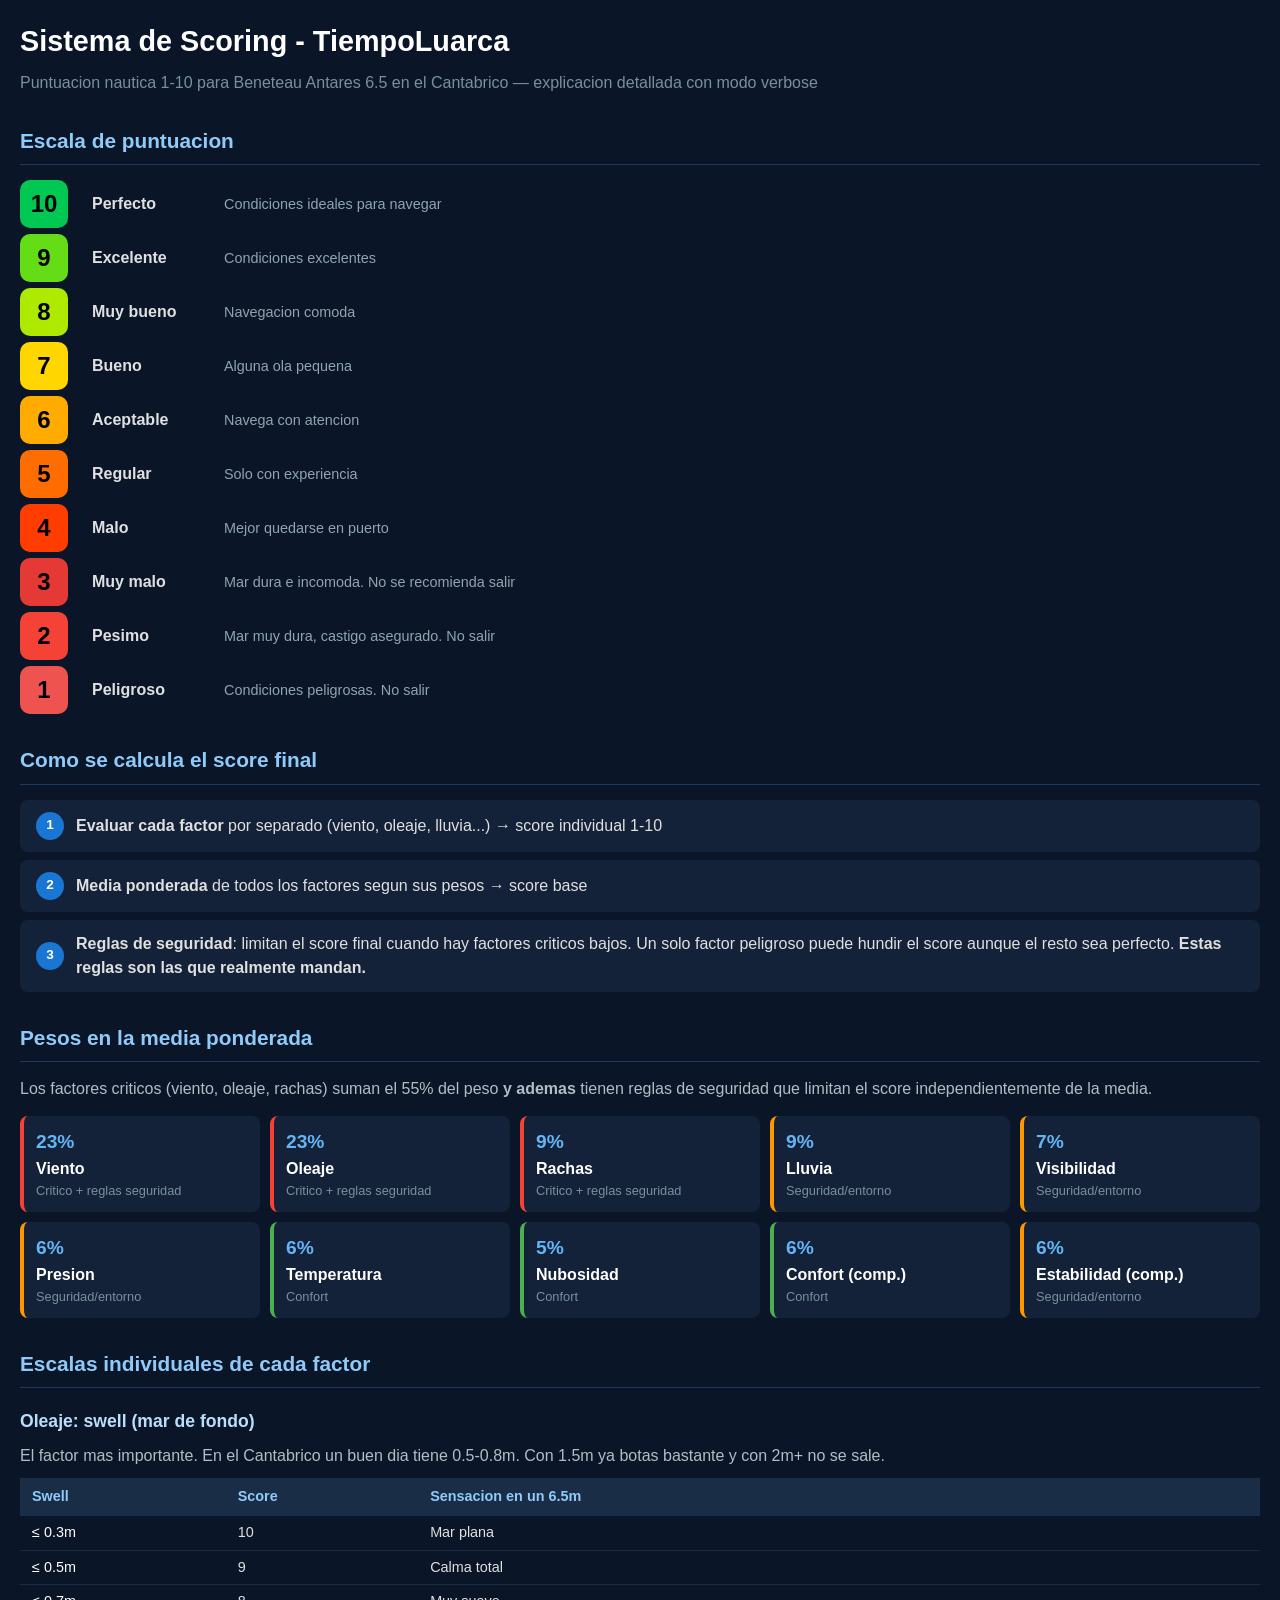
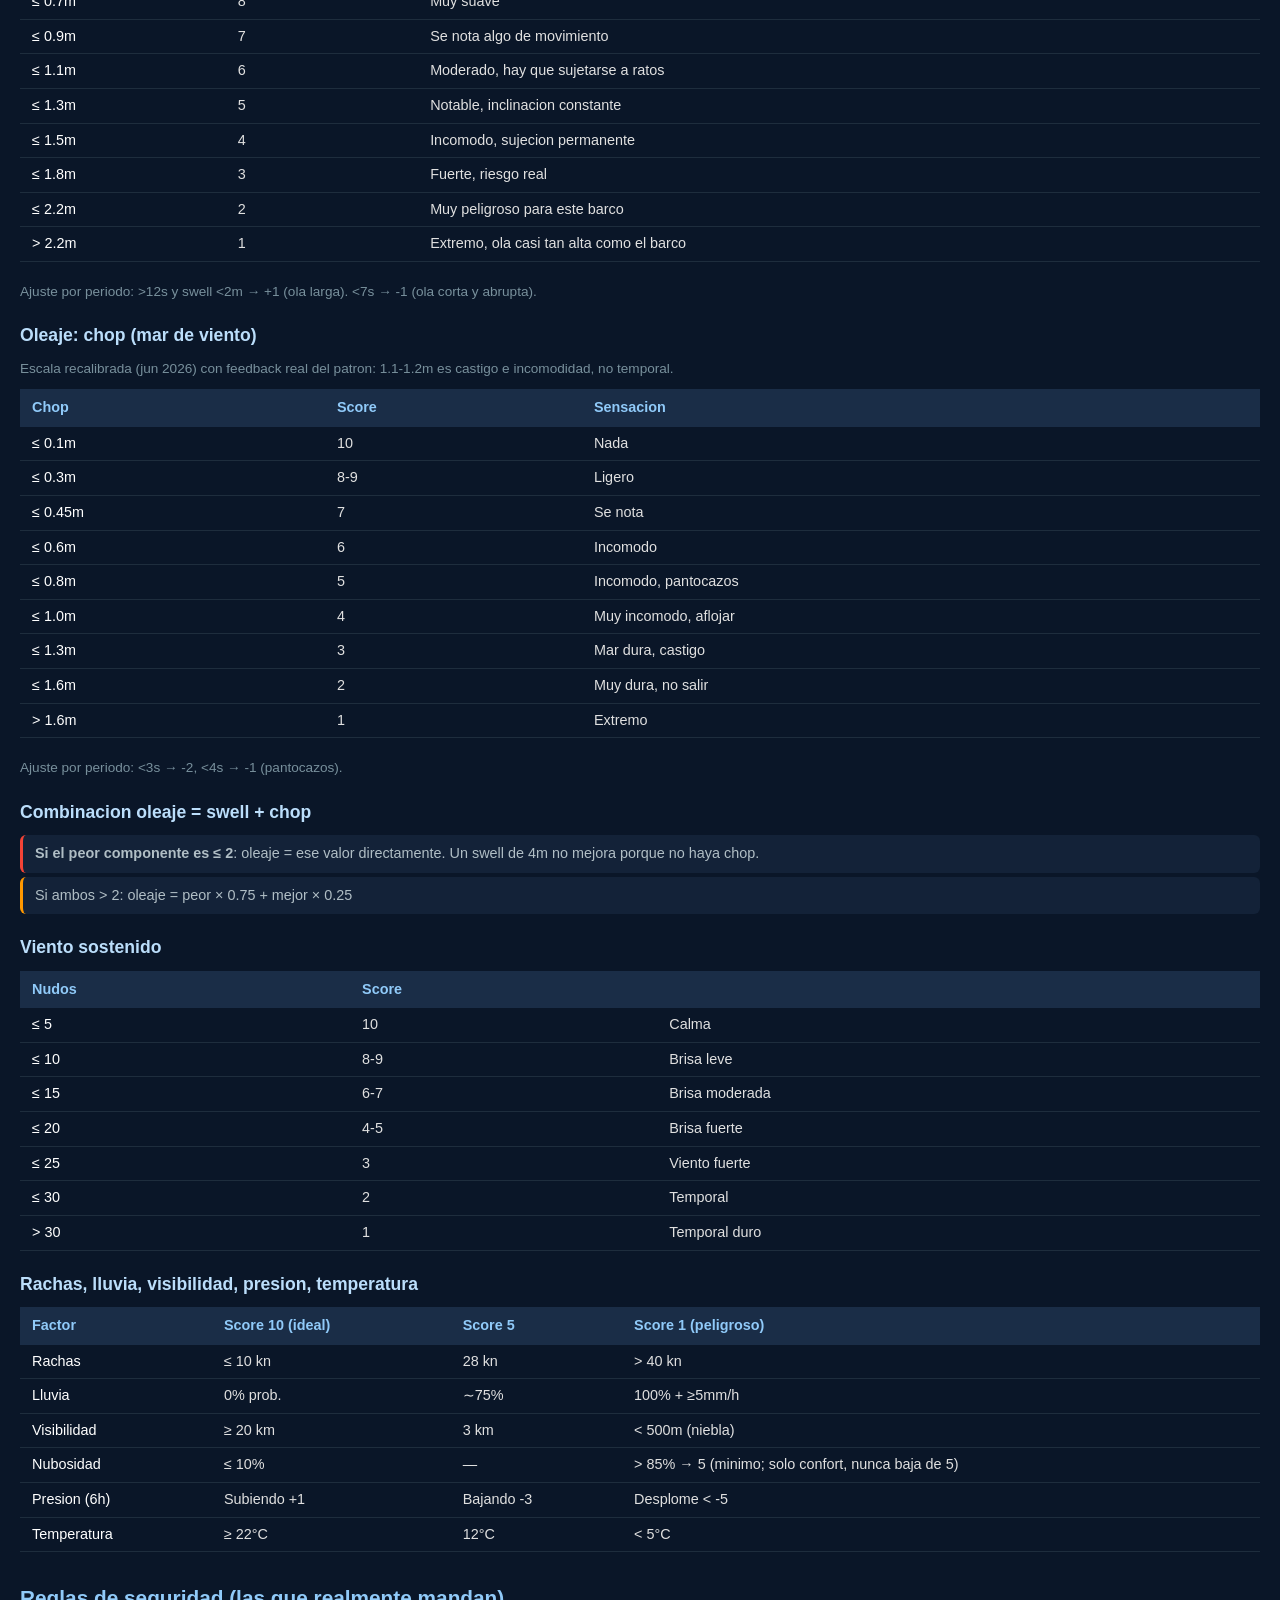
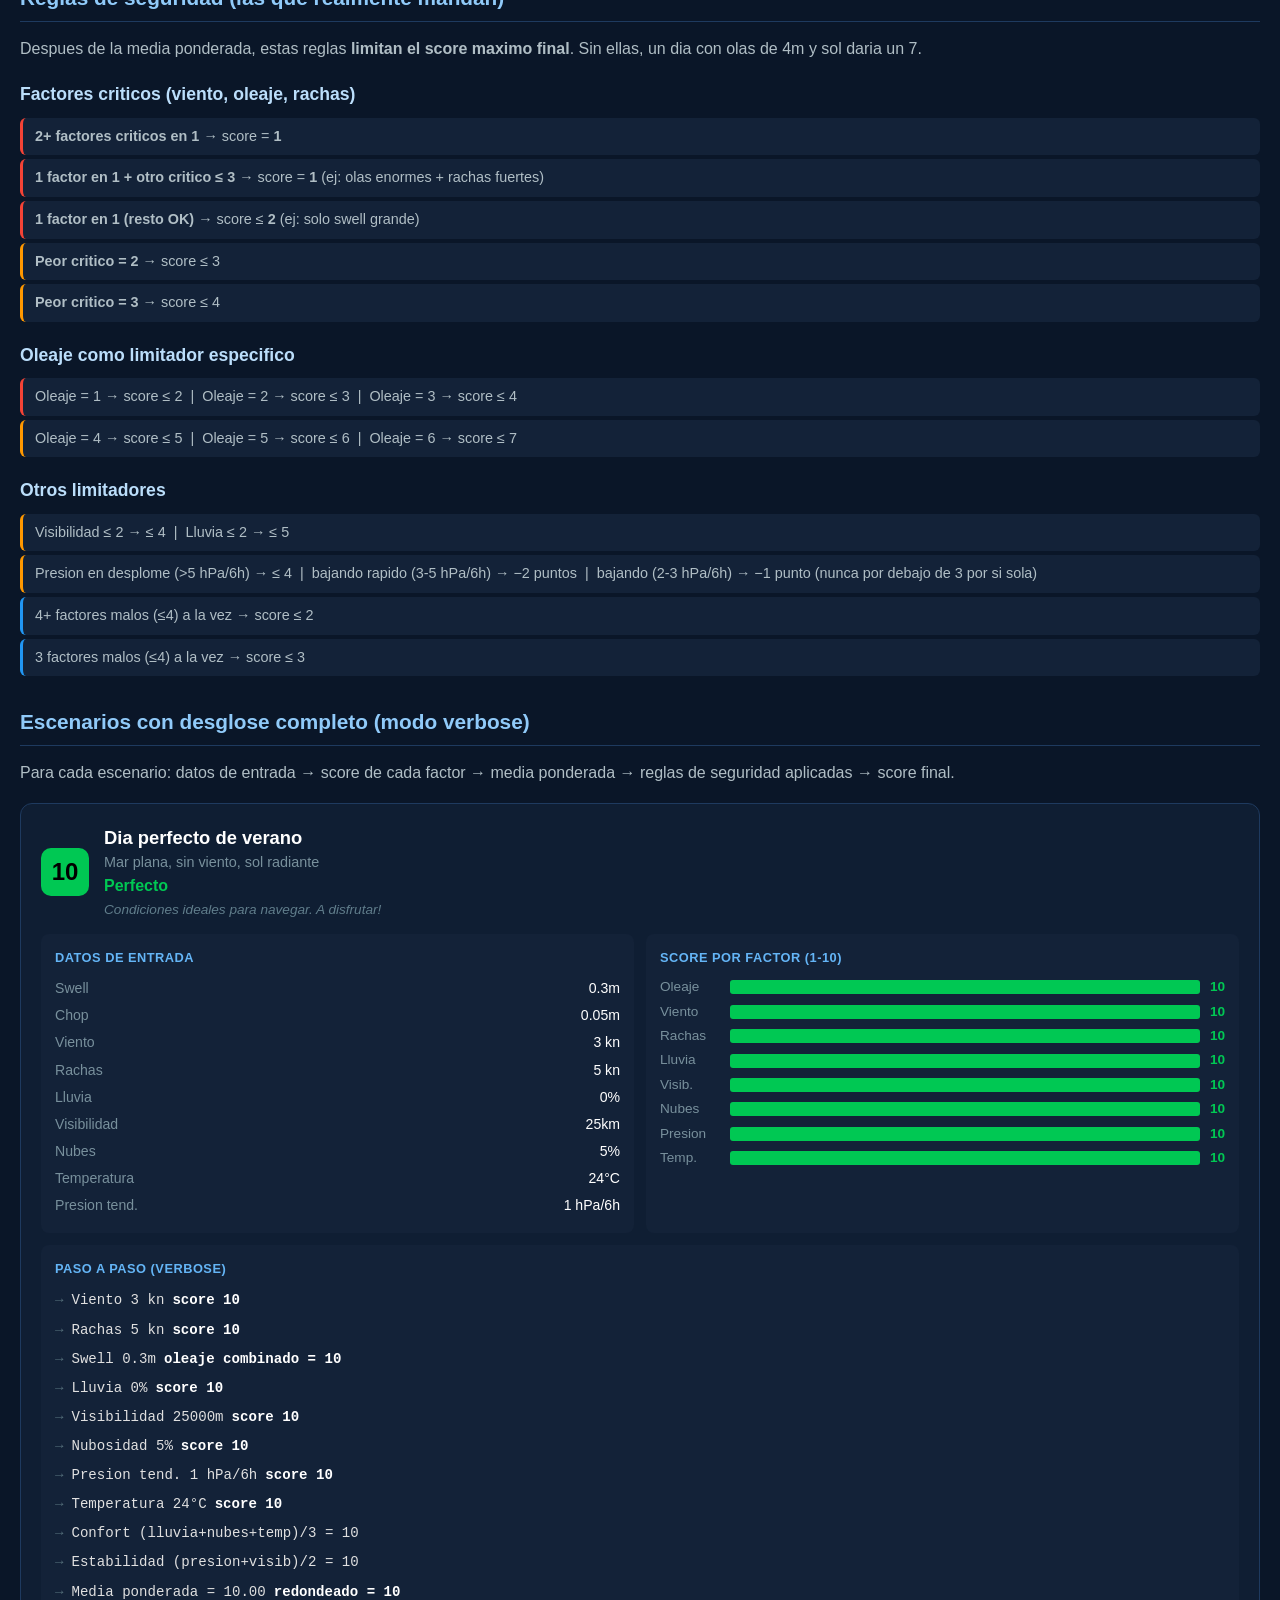
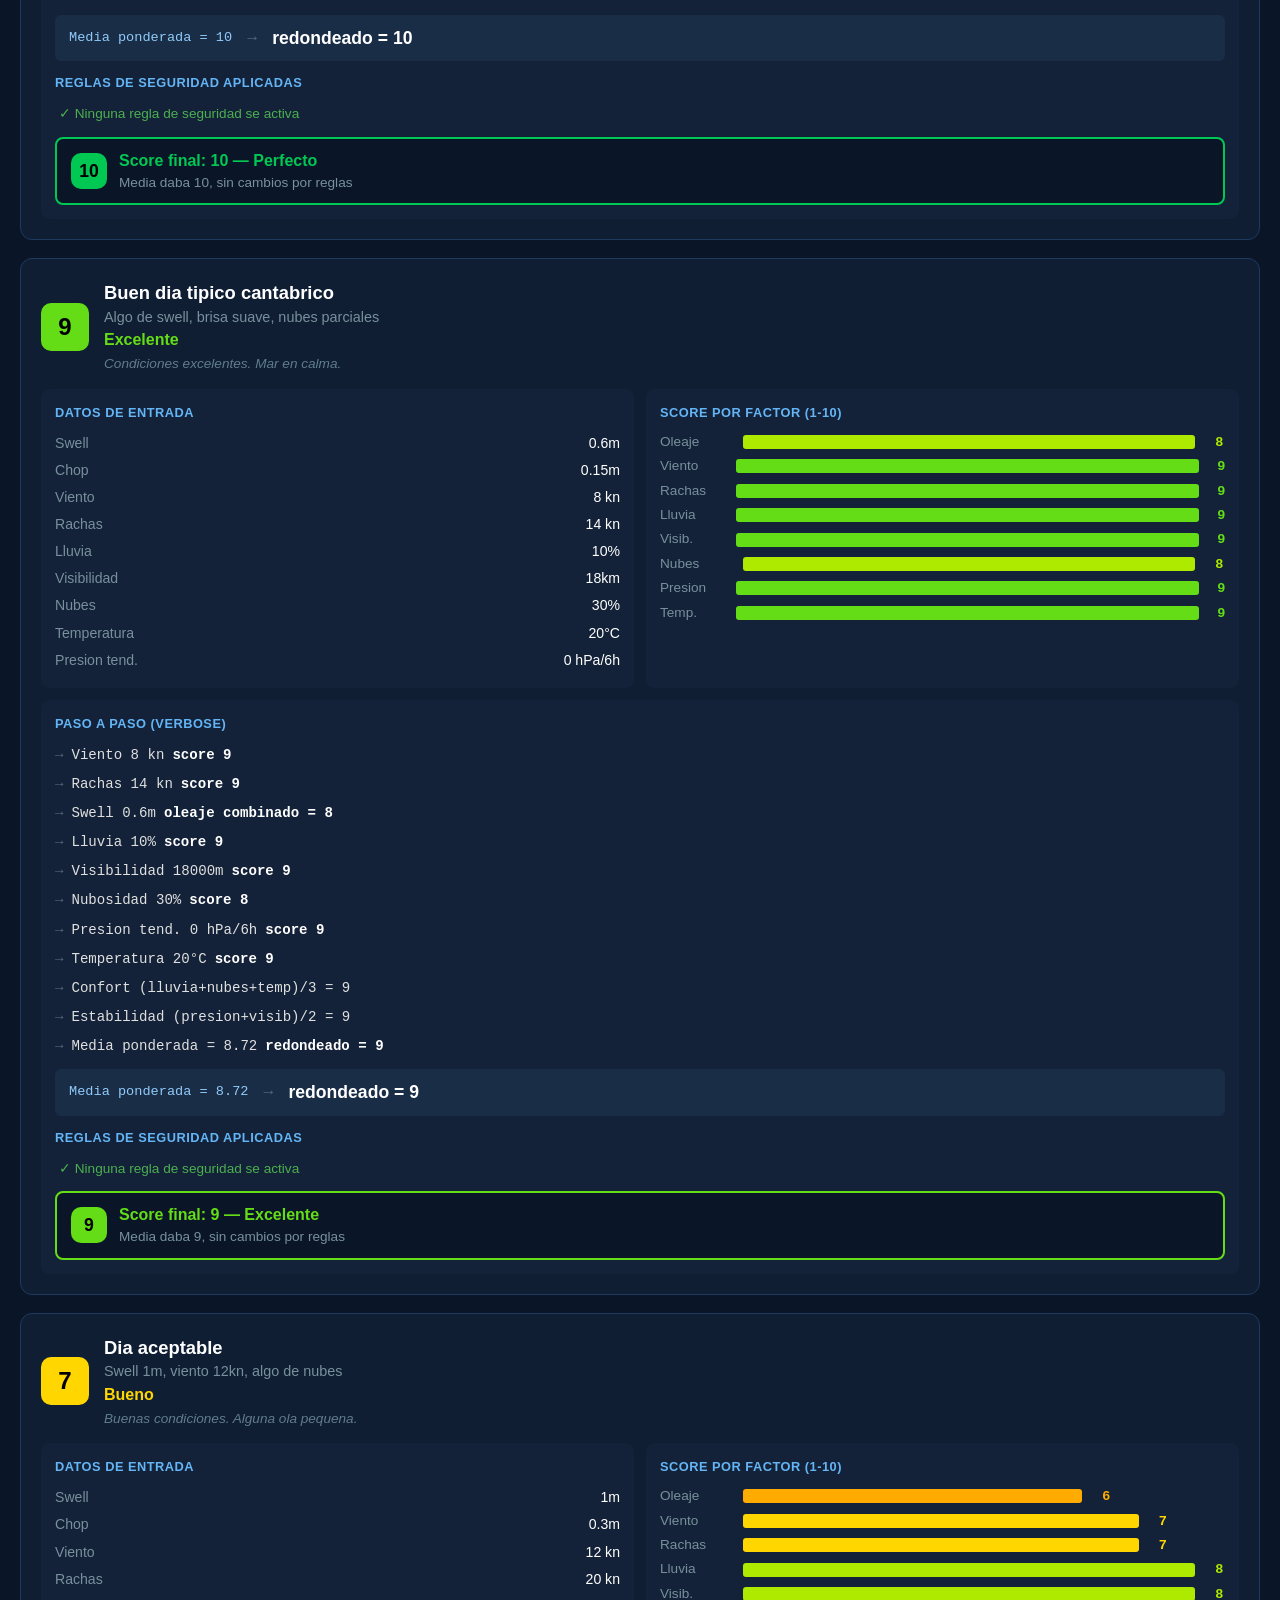
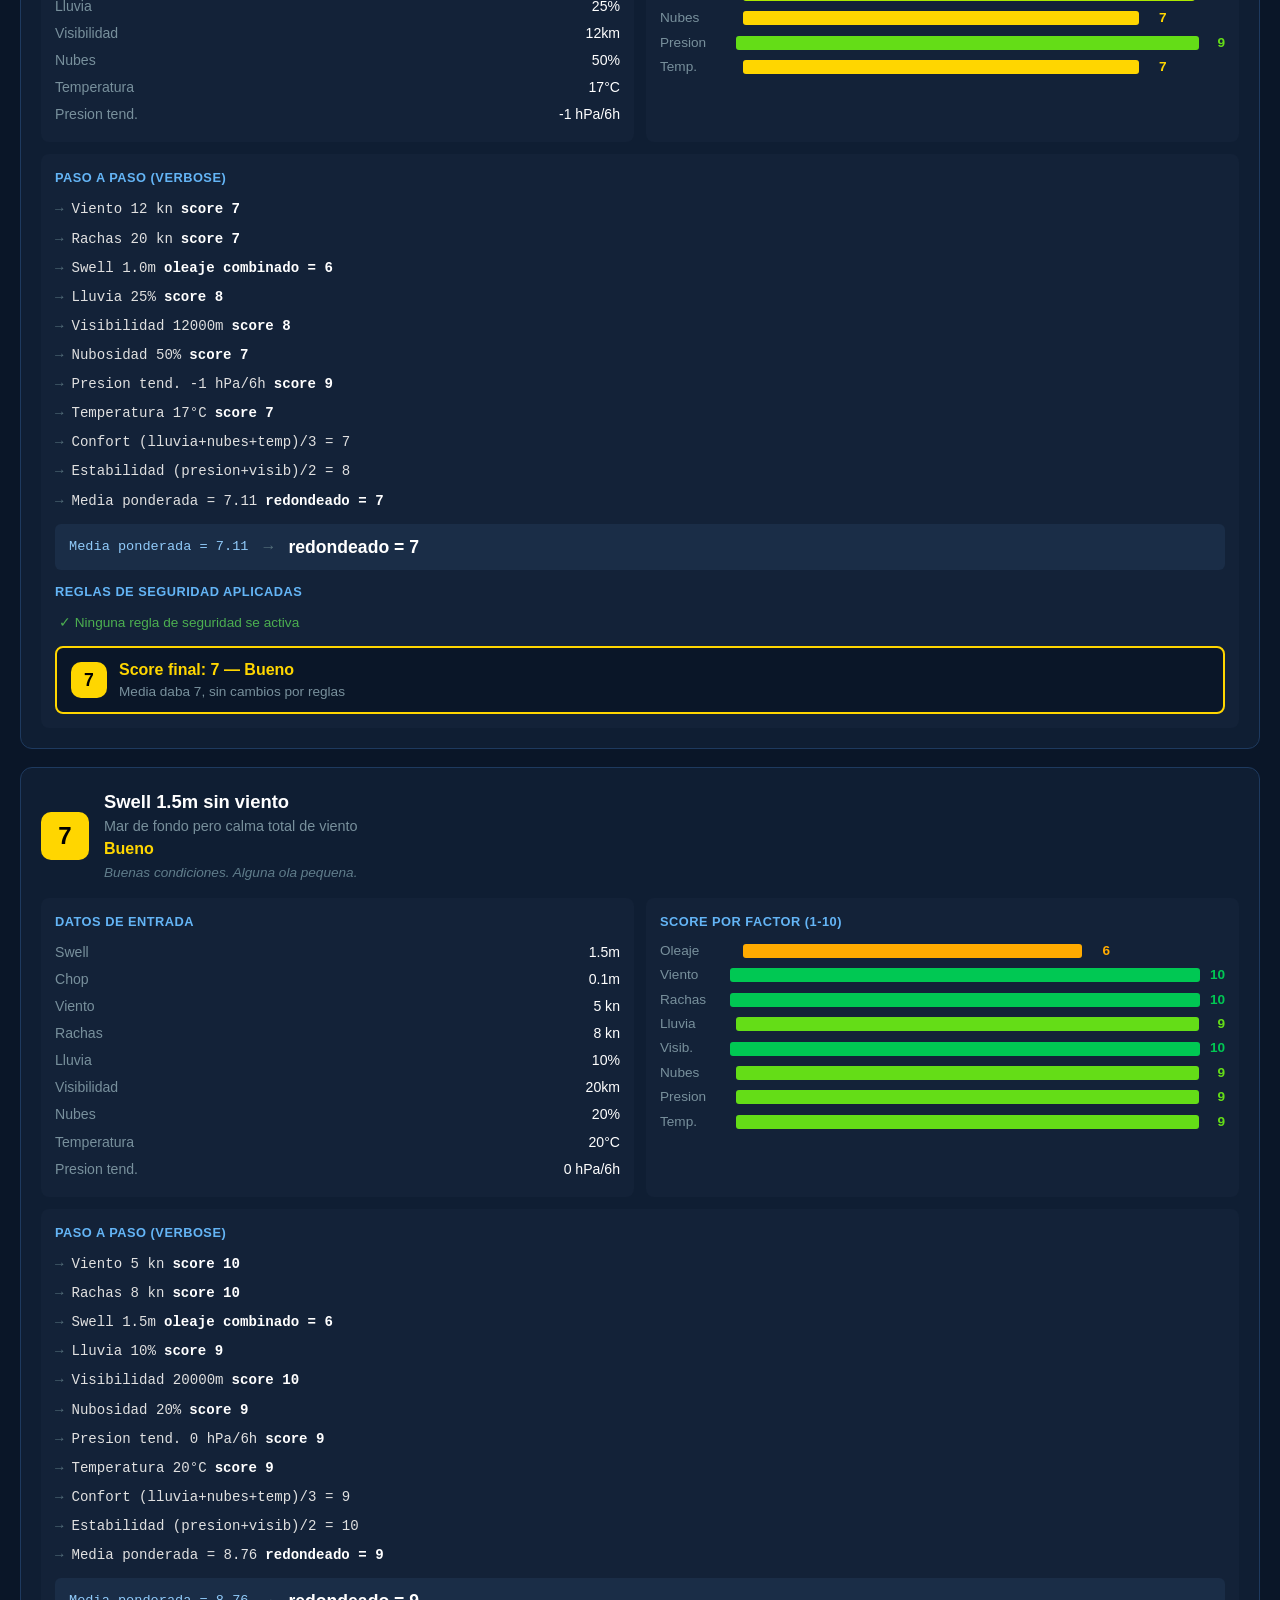
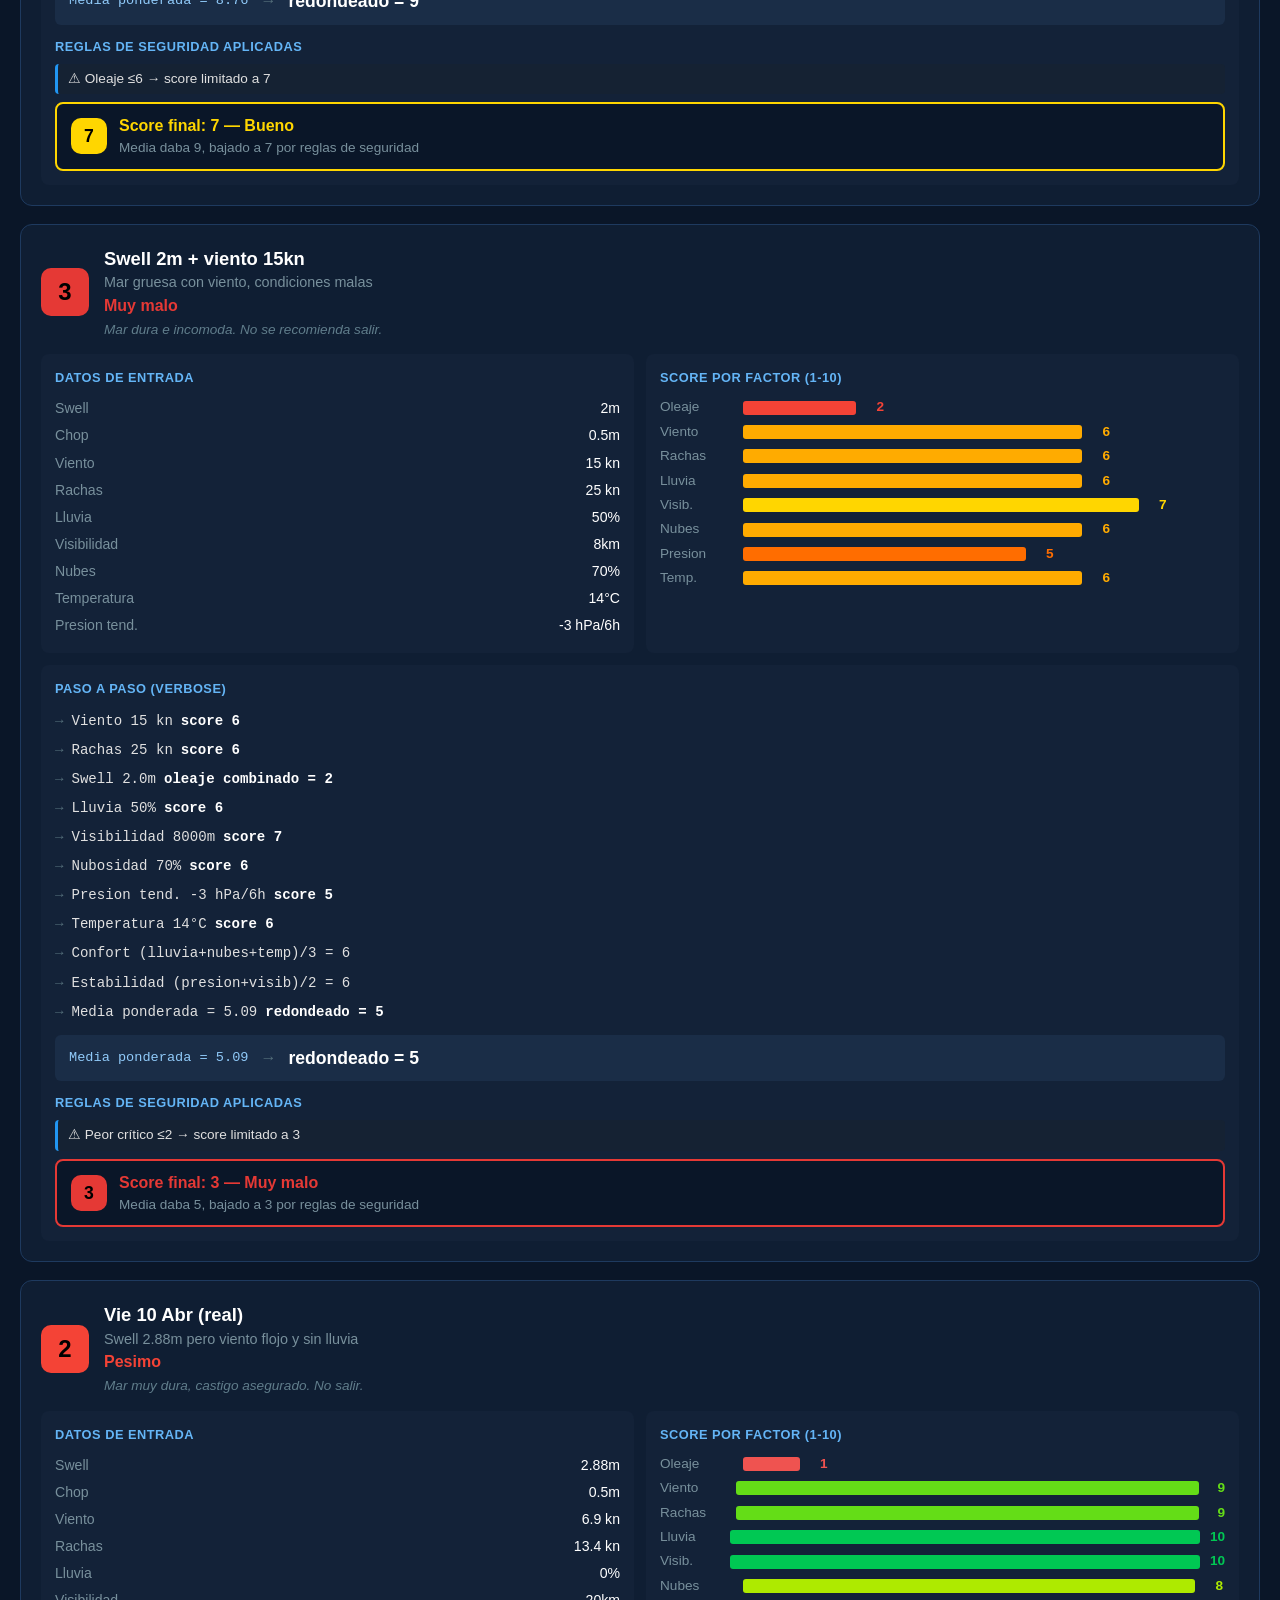
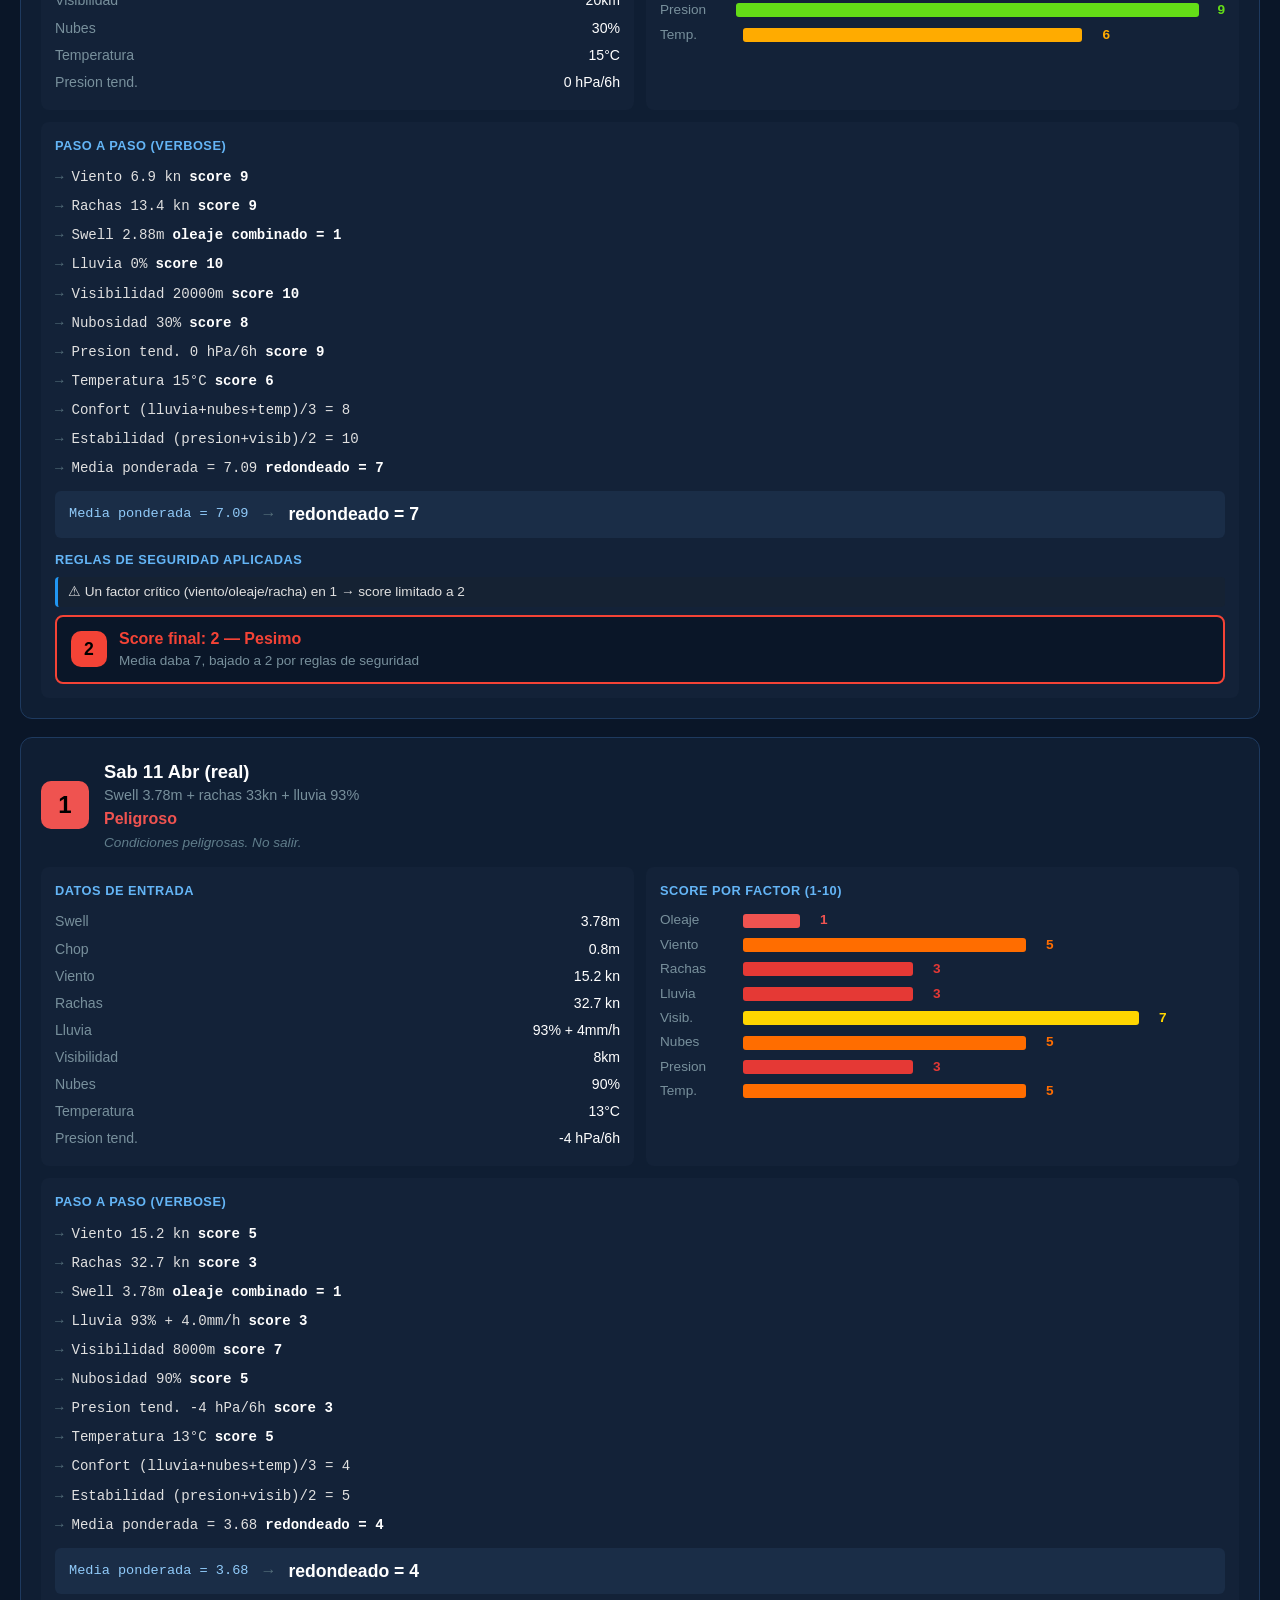
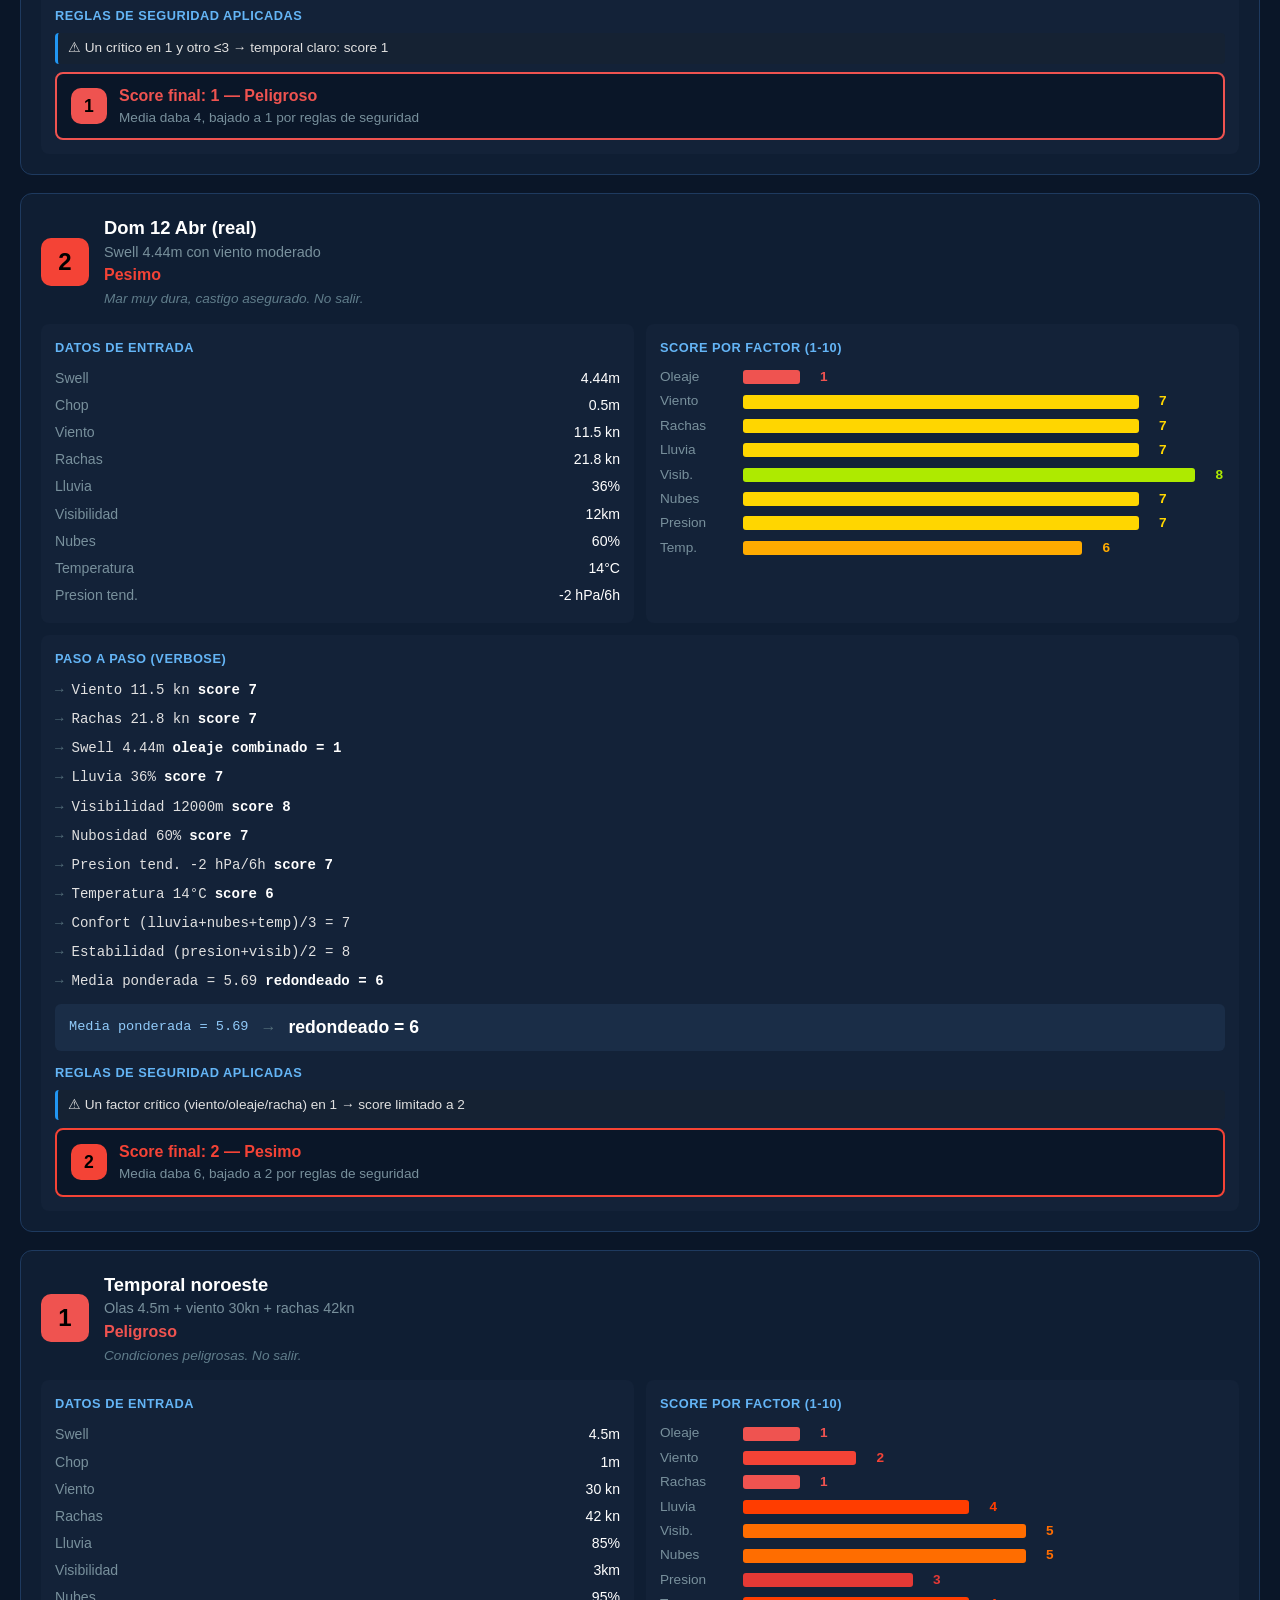
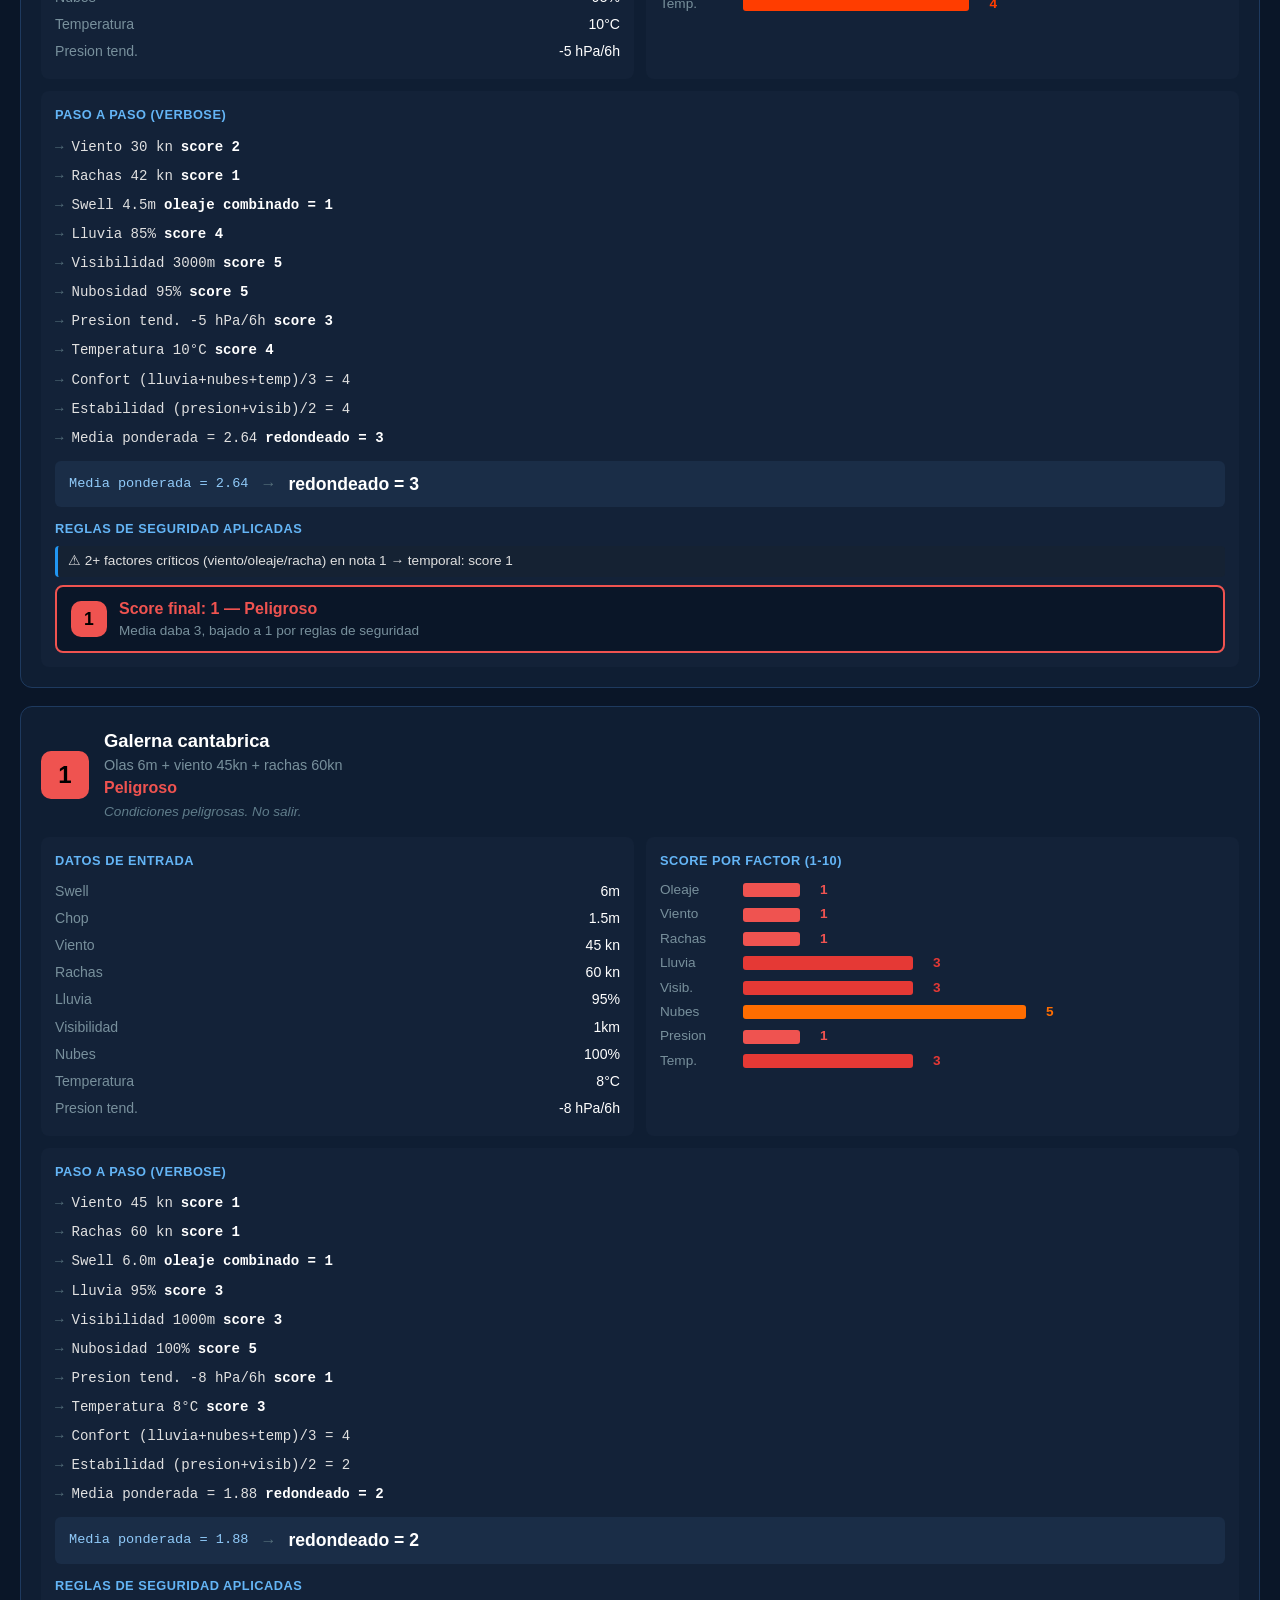
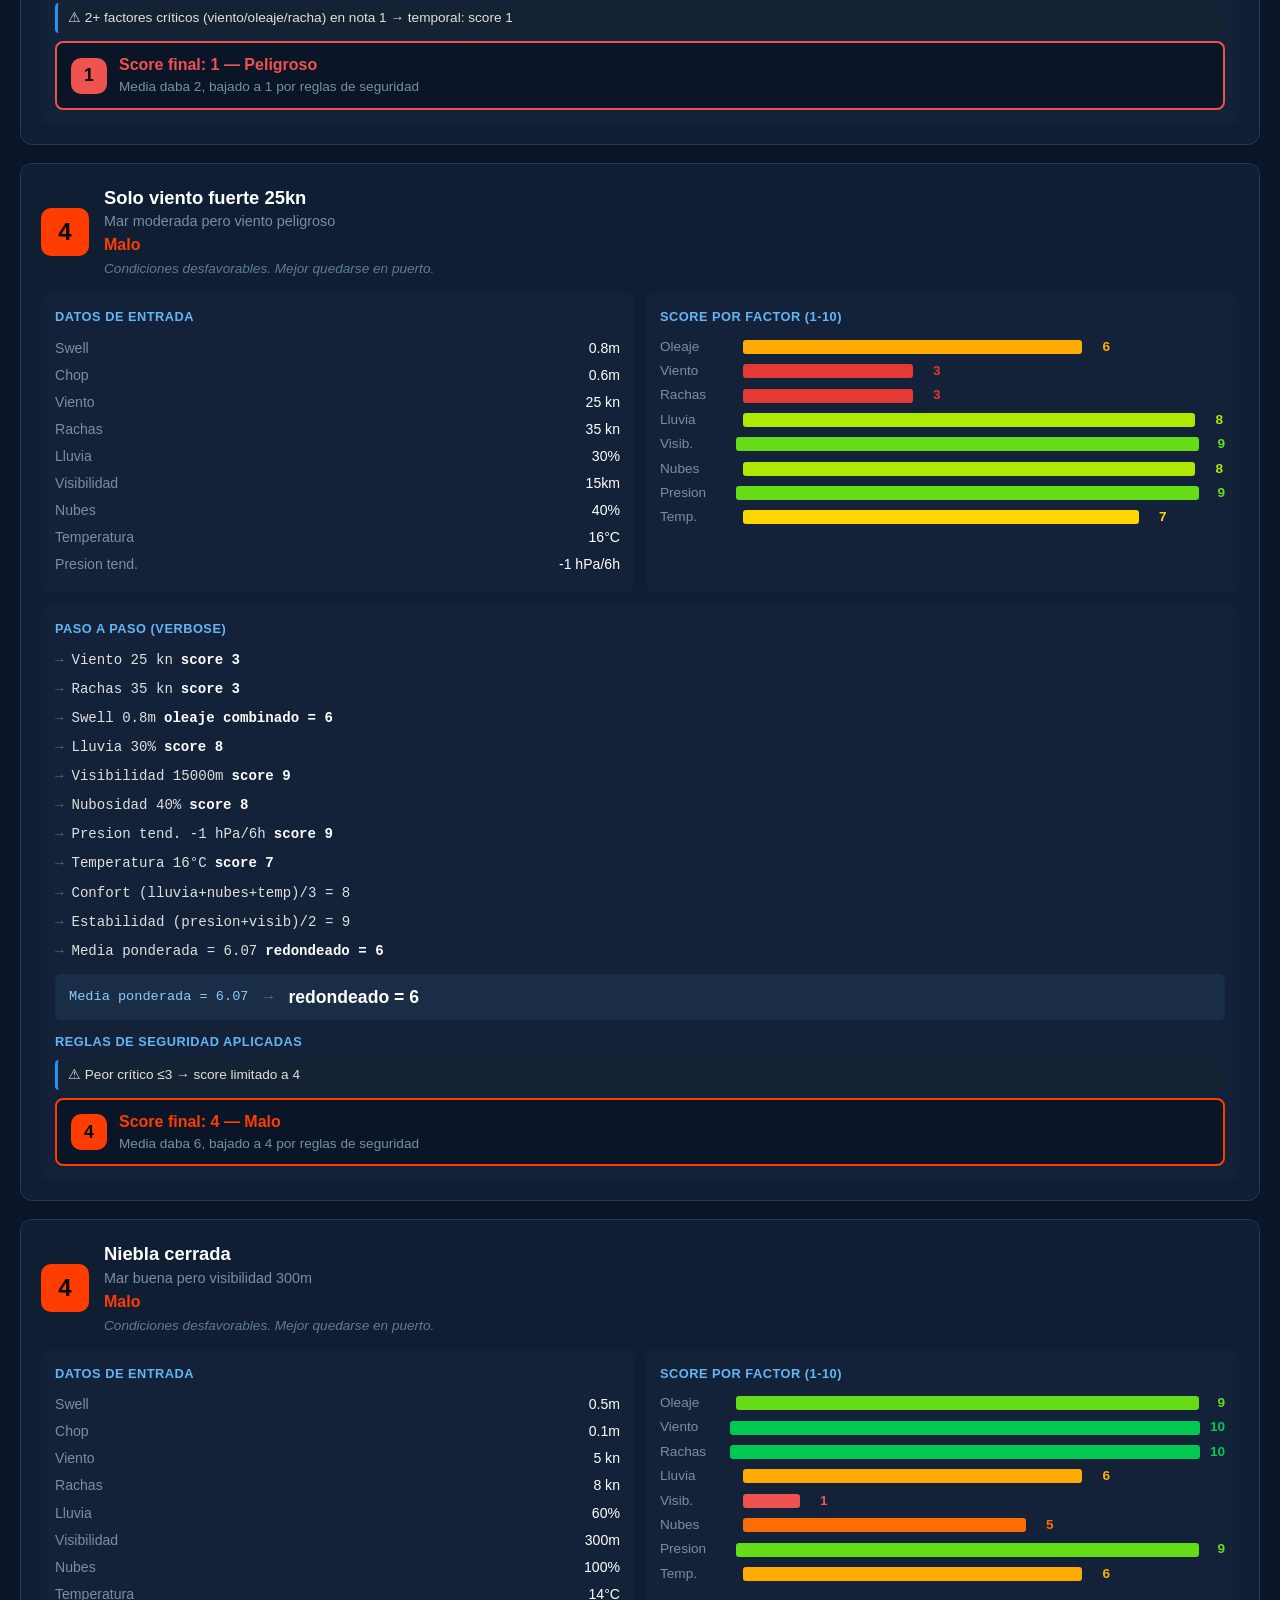
==== commit 442947fb: "Presión: penalización gradual (−1/−2 puntos) en vez de cap duro a 5/4 El cap fijo provocaba saltos d" ====
--- a/scoring_explicado.html
+++ b/scoring_explicado.html
@@ -193,7 +193,8 @@
 
 <h3>Otros limitadores</h3>
 <ul class="rules-list">
-  <li class="warn">Visibilidad &le; 2 &rarr; &le; 4 &nbsp;|&nbsp; Presion &le; 2 &rarr; &le; 4 &nbsp;|&nbsp; Lluvia &le; 2 &rarr; &le; 5</li>
+  <li class="warn">Visibilidad &le; 2 &rarr; &le; 4 &nbsp;|&nbsp; Lluvia &le; 2 &rarr; &le; 5</li>
+  <li class="warn">Presion en desplome (&gt;5 hPa/6h) &rarr; &le; 4 &nbsp;|&nbsp; bajando rapido (3-5 hPa/6h) &rarr; &minus;2 puntos &nbsp;|&nbsp; bajando (2-3 hPa/6h) &rarr; &minus;1 punto (nunca por debajo de 3 por si sola)</li>
   <li class="info">4+ factores malos (&le;4) a la vez &rarr; score &le; 2</li>
   <li class="info">3 factores malos (&le;4) a la vez &rarr; score &le; 3</li>
 </ul>
@@ -239,7 +240,7 @@
 });
 
 // Scenarios data (generated from actual scoring engine)
-const DATA = [{"name": "Dia perfecto de verano", "desc": "Mar plana, sin viento, sol radiante", "inputs": {"viento_nudos": 3, "racha_nudos": 5, "swell_altura": 0.3, "swell_periodo": 12, "viento_ola_altura": 0.05, "viento_ola_periodo": 6, "prob_precipitacion": 0, "visibilidad_m": 25000, "nubosidad": 5, "temperatura": 24, "presion_trend_6h": 1}, "score": 10, "label": "Perfecto", "color": "#00C853", "rec": "Condiciones ideales para navegar. A disfrutar!", "scores": {"viento": 10, "oleaje": 10, "racha": 10, "lluvia": 10, "visibilidad": 10, "nubosidad": 10, "presion": 10, "temperatura": 10}, "weighted": 10.0, "weighted_round": 10, "steps": ["Viento 3 kn → score 10", "Rachas 5 kn → score 10", "Swell 0.3m → oleaje combinado = 10", "Lluvia 0% → score 10", "Visibilidad 25000m → score 10", "Nubosidad 5% → score 10", "Presion tend. 1 hPa/6h → score 10", "Temperatura 24°C → score 10", "Confort (lluvia+nubes+temp)/3 = 10", "Estabilidad (presion+visib)/2 = 10", "Media ponderada = 10.00 → redondeado = 10"], "safety": []}, {"name": "Buen dia tipico cantabrico", "desc": "Algo de swell, brisa suave, nubes parciales", "inputs": {"viento_nudos": 8, "racha_nudos": 14, "swell_altura": 0.6, "swell_periodo": 10, "viento_ola_altura": 0.15, "viento_ola_periodo": 5, "prob_precipitacion": 10, "visibilidad_m": 18000, "nubosidad": 30, "temperatura": 20, "presion_trend_6h": 0}, "score": 9, "label": "Excelente", "color": "#64DD17", "rec": "Condiciones excelentes. Mar en calma.", "scores": {"viento": 9, "oleaje": 8, "racha": 9, "lluvia": 9, "visibilidad": 9, "nubosidad": 8, "presion": 9, "temperatura": 9}, "weighted": 8.72, "weighted_round": 9, "steps": ["Viento 8 kn → score 9", "Rachas 14 kn → score 9", "Swell 0.6m → oleaje combinado = 8", "Lluvia 10% → score 9", "Visibilidad 18000m → score 9", "Nubosidad 30% → score 8", "Presion tend. 0 hPa/6h → score 9", "Temperatura 20°C → score 9", "Confort (lluvia+nubes+temp)/3 = 9", "Estabilidad (presion+visib)/2 = 9", "Media ponderada = 8.72 → redondeado = 9"], "safety": []}, {"name": "Dia aceptable", "desc": "Swell 1m, viento 12kn, algo de nubes", "inputs": {"viento_nudos": 12, "racha_nudos": 20, "swell_altura": 1.0, "swell_periodo": 9, "viento_ola_altura": 0.3, "viento_ola_periodo": 4, "prob_precipitacion": 25, "visibilidad_m": 12000, "nubosidad": 50, "temperatura": 17, "presion_trend_6h": -1}, "score": 7, "label": "Bueno", "color": "#FFD600", "rec": "Buenas condiciones. Alguna ola pequena.", "scores": {"viento": 7, "oleaje": 6, "racha": 7, "lluvia": 8, "visibilidad": 8, "nubosidad": 7, "presion": 9, "temperatura": 7}, "weighted": 7.11, "weighted_round": 7, "steps": ["Viento 12 kn → score 7", "Rachas 20 kn → score 7", "Swell 1.0m → oleaje combinado = 6", "Lluvia 25% → score 8", "Visibilidad 12000m → score 8", "Nubosidad 50% → score 7", "Presion tend. -1 hPa/6h → score 9", "Temperatura 17°C → score 7", "Confort (lluvia+nubes+temp)/3 = 7", "Estabilidad (presion+visib)/2 = 8", "Media ponderada = 7.11 → redondeado = 7"], "safety": []}, {"name": "Swell 1.5m sin viento", "desc": "Mar de fondo pero calma total de viento", "inputs": {"viento_nudos": 5, "racha_nudos": 8, "swell_altura": 1.5, "swell_periodo": 10, "viento_ola_altura": 0.1, "viento_ola_periodo": 5, "prob_precipitacion": 10, "visibilidad_m": 20000, "nubosidad": 20, "temperatura": 20, "presion_trend_6h": 0}, "score": 7, "label": "Bueno", "color": "#FFD600", "rec": "Buenas condiciones. Alguna ola pequena.", "scores": {"viento": 10, "oleaje": 6, "racha": 10, "lluvia": 9, "visibilidad": 10, "nubosidad": 9, "presion": 9, "temperatura": 9}, "weighted": 8.76, "weighted_round": 9, "steps": ["Viento 5 kn → score 10", "Rachas 8 kn → score 10", "Swell 1.5m → oleaje combinado = 6", "Lluvia 10% → score 9", "Visibilidad 20000m → score 10", "Nubosidad 20% → score 9", "Presion tend. 0 hPa/6h → score 9", "Temperatura 20°C → score 9", "Confort (lluvia+nubes+temp)/3 = 9", "Estabilidad (presion+visib)/2 = 10", "Media ponderada = 8.76 → redondeado = 9"], "safety": ["Oleaje ≤6 → score limitado a 7"]}, {"name": "Swell 2m + viento 15kn", "desc": "Mar gruesa con viento, condiciones malas", "inputs": {"viento_nudos": 15, "racha_nudos": 25, "swell_altura": 2.0, "swell_periodo": 9, "viento_ola_altura": 0.5, "viento_ola_periodo": 4, "prob_precipitacion": 50, "visibilidad_m": 8000, "nubosidad": 70, "temperatura": 14, "presion_trend_6h": -3}, "score": 3, "label": "Muy malo", "color": "#E53935", "rec": "Mar dura e incomoda. No se recomienda salir.", "scores": {"viento": 6, "oleaje": 2, "racha": 6, "lluvia": 6, "visibilidad": 7, "nubosidad": 6, "presion": 5, "temperatura": 6}, "weighted": 5.09, "weighted_round": 5, "steps": ["Viento 15 kn → score 6", "Rachas 25 kn → score 6", "Swell 2.0m → oleaje combinado = 2", "Lluvia 50% → score 6", "Visibilidad 8000m → score 7", "Nubosidad 70% → score 6", "Presion tend. -3 hPa/6h → score 5", "Temperatura 14°C → score 6", "Confort (lluvia+nubes+temp)/3 = 6", "Estabilidad (presion+visib)/2 = 6", "Media ponderada = 5.09 → redondeado = 5"], "safety": ["Peor crítico ≤2 → score limitado a 3"]}, {"name": "Vie 10 Abr (real)", "desc": "Swell 2.88m pero viento flojo y sin lluvia", "inputs": {"viento_nudos": 6.9, "racha_nudos": 13.4, "swell_altura": 2.88, "viento_ola_altura": 0.5, "swell_periodo": 10, "viento_ola_periodo": 5, "ola_altura": 3.02, "ola_periodo": 10, "prob_precipitacion": 0, "visibilidad_m": 20000, "nubosidad": 30, "temperatura": 15, "presion_trend_6h": 0}, "score": 2, "label": "Pesimo", "color": "#F44336", "rec": "Mar muy dura, castigo asegurado. No salir.", "scores": {"viento": 9, "oleaje": 1, "racha": 9, "lluvia": 10, "visibilidad": 10, "nubosidad": 8, "presion": 9, "temperatura": 6}, "weighted": 7.09, "weighted_round": 7, "steps": ["Viento 6.9 kn → score 9", "Rachas 13.4 kn → score 9", "Swell 2.88m → oleaje combinado = 1", "Lluvia 0% → score 10", "Visibilidad 20000m → score 10", "Nubosidad 30% → score 8", "Presion tend. 0 hPa/6h → score 9", "Temperatura 15°C → score 6", "Confort (lluvia+nubes+temp)/3 = 8", "Estabilidad (presion+visib)/2 = 10", "Media ponderada = 7.09 → redondeado = 7"], "safety": ["Un factor crítico (viento/oleaje/racha) en 1 → score limitado a 2"]}, {"name": "Sab 11 Abr (real)", "desc": "Swell 3.78m + rachas 33kn + lluvia 93%", "inputs": {"viento_nudos": 15.2, "racha_nudos": 32.7, "swell_altura": 3.78, "viento_ola_altura": 0.8, "swell_periodo": 9, "viento_ola_periodo": 4, "ola_altura": 3.78, "ola_periodo": 9, "prob_precipitacion": 93, "precipitacion_mm": 4.0, "visibilidad_m": 8000, "nubosidad": 90, "temperatura": 13, "presion_trend_6h": -4}, "score": 1, "label": "Peligroso", "color": "#EF5350", "rec": "Condiciones peligrosas. No salir.", "scores": {"viento": 5, "oleaje": 1, "racha": 3, "lluvia": 3, "visibilidad": 7, "nubosidad": 5, "presion": 3, "temperatura": 5}, "weighted": 3.68, "weighted_round": 4, "steps": ["Viento 15.2 kn → score 5", "Rachas 32.7 kn → score 3", "Swell 3.78m → oleaje combinado = 1", "Lluvia 93% + 4.0mm/h → score 3", "Visibilidad 8000m → score 7", "Nubosidad 90% → score 5", "Presion tend. -4 hPa/6h → score 3", "Temperatura 13°C → score 5", "Confort (lluvia+nubes+temp)/3 = 4", "Estabilidad (presion+visib)/2 = 5", "Media ponderada = 3.68 → redondeado = 4"], "safety": ["Un crítico en 1 y otro ≤3 → temporal claro: score 1"]}, {"name": "Dom 12 Abr (real)", "desc": "Swell 4.44m con viento moderado", "inputs": {"viento_nudos": 11.5, "racha_nudos": 21.8, "swell_altura": 4.44, "viento_ola_altura": 0.5, "swell_periodo": 10, "viento_ola_periodo": 5, "ola_altura": 4.48, "ola_periodo": 10, "prob_precipitacion": 36, "visibilidad_m": 12000, "nubosidad": 60, "temperatura": 14, "presion_trend_6h": -2}, "score": 2, "label": "Pesimo", "color": "#F44336", "rec": "Mar muy dura, castigo asegurado. No salir.", "scores": {"viento": 7, "oleaje": 1, "racha": 7, "lluvia": 7, "visibilidad": 8, "nubosidad": 7, "presion": 7, "temperatura": 6}, "weighted": 5.69, "weighted_round": 6, "steps": ["Viento 11.5 kn → score 7", "Rachas 21.8 kn → score 7", "Swell 4.44m → oleaje combinado = 1", "Lluvia 36% → score 7", "Visibilidad 12000m → score 8", "Nubosidad 60% → score 7", "Presion tend. -2 hPa/6h → score 7", "Temperatura 14°C → score 6", "Confort (lluvia+nubes+temp)/3 = 7", "Estabilidad (presion+visib)/2 = 8", "Media ponderada = 5.69 → redondeado = 6"], "safety": ["Un factor crítico (viento/oleaje/racha) en 1 → score limitado a 2"]}, {"name": "Temporal noroeste", "desc": "Olas 4.5m + viento 30kn + rachas 42kn", "inputs": {"viento_nudos": 30, "racha_nudos": 42, "swell_altura": 4.5, "swell_periodo": 9, "viento_ola_altura": 1.0, "viento_ola_periodo": 5, "ola_altura": 4.5, "ola_periodo": 9, "prob_precipitacion": 85, "visibilidad_m": 3000, "nubosidad": 95, "temperatura": 10, "presion_trend_6h": -5}, "score": 1, "label": "Peligroso", "color": "#EF5350", "rec": "Condiciones peligrosas. No salir.", "scores": {"viento": 2, "oleaje": 1, "racha": 1, "lluvia": 4, "visibilidad": 5, "nubosidad": 5, "presion": 3, "temperatura": 4}, "weighted": 2.64, "weighted_round": 3, "steps": ["Viento 30 kn → score 2", "Rachas 42 kn → score 1", "Swell 4.5m → oleaje combinado = 1", "Lluvia 85% → score 4", "Visibilidad 3000m → score 5", "Nubosidad 95% → score 5", "Presion tend. -5 hPa/6h → score 3", "Temperatura 10°C → score 4", "Confort (lluvia+nubes+temp)/3 = 4", "Estabilidad (presion+visib)/2 = 4", "Media ponderada = 2.64 → redondeado = 3"], "safety": ["2+ factores críticos (viento/oleaje/racha) en nota 1 → temporal: score 1"]}, {"name": "Galerna cantabrica", "desc": "Olas 6m + viento 45kn + rachas 60kn", "inputs": {"viento_nudos": 45, "racha_nudos": 60, "swell_altura": 6.0, "swell_periodo": 7, "viento_ola_altura": 1.5, "viento_ola_periodo": 3, "prob_precipitacion": 95, "visibilidad_m": 1000, "nubosidad": 100, "temperatura": 8, "presion_trend_6h": -8}, "score": 1, "label": "Peligroso", "color": "#EF5350", "rec": "Condiciones peligrosas. No salir.", "scores": {"viento": 1, "oleaje": 1, "racha": 1, "lluvia": 3, "visibilidad": 3, "nubosidad": 5, "presion": 1, "temperatura": 3}, "weighted": 1.88, "weighted_round": 2, "steps": ["Viento 45 kn → score 1", "Rachas 60 kn → score 1", "Swell 6.0m → oleaje combinado = 1", "Lluvia 95% → score 3", "Visibilidad 1000m → score 3", "Nubosidad 100% → score 5", "Presion tend. -8 hPa/6h → score 1", "Temperatura 8°C → score 3", "Confort (lluvia+nubes+temp)/3 = 4", "Estabilidad (presion+visib)/2 = 2", "Media ponderada = 1.88 → redondeado = 2"], "safety": ["2+ factores críticos (viento/oleaje/racha) en nota 1 → temporal: score 1"]}, {"name": "Solo viento fuerte 25kn", "desc": "Mar moderada pero viento peligroso", "inputs": {"viento_nudos": 25, "racha_nudos": 35, "swell_altura": 0.8, "swell_periodo": 9, "viento_ola_altura": 0.6, "viento_ola_periodo": 4, "prob_precipitacion": 30, "visibilidad_m": 15000, "nubosidad": 40, "temperatura": 16, "presion_trend_6h": -1}, "score": 4, "label": "Malo", "color": "#FF3D00", "rec": "Condiciones desfavorables. Mejor quedarse en puerto.", "scores": {"viento": 3, "oleaje": 6, "racha": 3, "lluvia": 8, "visibilidad": 9, "nubosidad": 8, "presion": 9, "temperatura": 7}, "weighted": 6.07, "weighted_round": 6, "steps": ["Viento 25 kn → score 3", "Rachas 35 kn → score 3", "Swell 0.8m → oleaje combinado = 6", "Lluvia 30% → score 8", "Visibilidad 15000m → score 9", "Nubosidad 40% → score 8", "Presion tend. -1 hPa/6h → score 9", "Temperatura 16°C → score 7", "Confort (lluvia+nubes+temp)/3 = 8", "Estabilidad (presion+visib)/2 = 9", "Media ponderada = 6.07 → redondeado = 6"], "safety": ["Peor crítico ≤3 → score limitado a 4"]}, {"name": "Niebla cerrada", "desc": "Mar buena pero visibilidad 300m", "inputs": {"viento_nudos": 5, "racha_nudos": 8, "swell_altura": 0.5, "swell_periodo": 11, "viento_ola_altura": 0.1, "viento_ola_periodo": 5, "prob_precipitacion": 60, "visibilidad_m": 300, "nubosidad": 100, "temperatura": 14, "presion_trend_6h": 0}, "score": 4, "label": "Malo", "color": "#FF3D00", "rec": "Condiciones desfavorables. Mejor quedarse en puerto.", "scores": {"viento": 10, "oleaje": 9, "racha": 10, "lluvia": 6, "visibilidad": 1, "nubosidad": 5, "presion": 9, "temperatura": 6}, "weighted": 7.69, "weighted_round": 8, "steps": ["Viento 5 kn → score 10", "Rachas 8 kn → score 10", "Swell 0.5m → oleaje combinado = 9", "Lluvia 60% → score 6", "Visibilidad 300m → score 1", "Nubosidad 100% → score 5", "Presion tend. 0 hPa/6h → score 9", "Temperatura 14°C → score 6", "Confort (lluvia+nubes+temp)/3 = 6", "Estabilidad (presion+visib)/2 = 5", "Media ponderada = 7.69 → redondeado = 8"], "safety": ["Visibilidad ≤2 (niebla) → score limitado a 4"]}, {"name": "Lluvia torrencial", "desc": "Mar aceptable pero diluviando 8mm/h", "inputs": {"viento_nudos": 12, "racha_nudos": 20, "swell_altura": 0.8, "swell_periodo": 9, "viento_ola_altura": 0.3, "viento_ola_periodo": 4, "prob_precipitacion": 100, "precipitacion_mm": 8.0, "visibilidad_m": 5000, "nubosidad": 100, "temperatura": 13, "presion_trend_6h": -4}, "score": 5, "label": "Regular", "color": "#FF6D00", "rec": "Condiciones regulares. Solo si tienes experiencia.", "scores": {"viento": 7, "oleaje": 7, "racha": 7, "lluvia": 1, "visibilidad": 6, "nubosidad": 5, "presion": 3, "temperatura": 5}, "weighted": 5.57, "weighted_round": 6, "steps": ["Viento 12 kn → score 7", "Rachas 20 kn → score 7", "Swell 0.8m → oleaje combinado = 7", "Lluvia 100% + 8.0mm/h → score 1", "Visibilidad 5000m → score 6", "Nubosidad 100% → score 5", "Presion tend. -4 hPa/6h → score 3", "Temperatura 13°C → score 5", "Confort (lluvia+nubes+temp)/3 = 4", "Estabilidad (presion+visib)/2 = 4", "Media ponderada = 5.57 → redondeado = 6"], "safety": ["Presión bajando → score limitado a 5"]}, {"name": "Presion desplomandose", "desc": "Borrasca acercandose, mar aun tranquila", "inputs": {"viento_nudos": 10, "racha_nudos": 18, "swell_altura": 0.7, "swell_periodo": 10, "viento_ola_altura": 0.2, "viento_ola_periodo": 5, "prob_precipitacion": 40, "visibilidad_m": 12000, "nubosidad": 70, "temperatura": 15, "presion_trend_6h": -7}, "score": 4, "label": "Malo", "color": "#FF3D00", "rec": "Condiciones desfavorables. Mejor quedarse en puerto.", "scores": {"viento": 8, "oleaje": 8, "racha": 8, "lluvia": 7, "visibilidad": 8, "nubosidad": 6, "presion": 1, "temperatura": 6}, "weighted": 6.91, "weighted_round": 7, "steps": ["Viento 10 kn → score 8", "Rachas 18 kn → score 8", "Swell 0.7m → oleaje combinado = 8", "Lluvia 40% → score 7", "Visibilidad 12000m → score 8", "Nubosidad 70% → score 6", "Presion tend. -7 hPa/6h → score 1", "Temperatura 15°C → score 6", "Confort (lluvia+nubes+temp)/3 = 6", "Estabilidad (presion+visib)/2 = 4", "Media ponderada = 6.91 → redondeado = 7"], "safety": ["Presión en caída rápida → score limitado a 4 (borrasca)"]}];
+const DATA = [{"name": "Dia perfecto de verano", "desc": "Mar plana, sin viento, sol radiante", "inputs": {"viento_nudos": 3, "racha_nudos": 5, "swell_altura": 0.3, "swell_periodo": 12, "viento_ola_altura": 0.05, "viento_ola_periodo": 6, "prob_precipitacion": 0, "visibilidad_m": 25000, "nubosidad": 5, "temperatura": 24, "presion_trend_6h": 1}, "score": 10, "label": "Perfecto", "color": "#00C853", "rec": "Condiciones ideales para navegar. A disfrutar!", "scores": {"viento": 10, "oleaje": 10, "racha": 10, "lluvia": 10, "visibilidad": 10, "nubosidad": 10, "presion": 10, "temperatura": 10}, "weighted": 10.0, "weighted_round": 10, "steps": ["Viento 3 kn → score 10", "Rachas 5 kn → score 10", "Swell 0.3m → oleaje combinado = 10", "Lluvia 0% → score 10", "Visibilidad 25000m → score 10", "Nubosidad 5% → score 10", "Presion tend. 1 hPa/6h → score 10", "Temperatura 24°C → score 10", "Confort (lluvia+nubes+temp)/3 = 10", "Estabilidad (presion+visib)/2 = 10", "Media ponderada = 10.00 → redondeado = 10"], "safety": []}, {"name": "Buen dia tipico cantabrico", "desc": "Algo de swell, brisa suave, nubes parciales", "inputs": {"viento_nudos": 8, "racha_nudos": 14, "swell_altura": 0.6, "swell_periodo": 10, "viento_ola_altura": 0.15, "viento_ola_periodo": 5, "prob_precipitacion": 10, "visibilidad_m": 18000, "nubosidad": 30, "temperatura": 20, "presion_trend_6h": 0}, "score": 9, "label": "Excelente", "color": "#64DD17", "rec": "Condiciones excelentes. Mar en calma.", "scores": {"viento": 9, "oleaje": 8, "racha": 9, "lluvia": 9, "visibilidad": 9, "nubosidad": 8, "presion": 9, "temperatura": 9}, "weighted": 8.72, "weighted_round": 9, "steps": ["Viento 8 kn → score 9", "Rachas 14 kn → score 9", "Swell 0.6m → oleaje combinado = 8", "Lluvia 10% → score 9", "Visibilidad 18000m → score 9", "Nubosidad 30% → score 8", "Presion tend. 0 hPa/6h → score 9", "Temperatura 20°C → score 9", "Confort (lluvia+nubes+temp)/3 = 9", "Estabilidad (presion+visib)/2 = 9", "Media ponderada = 8.72 → redondeado = 9"], "safety": []}, {"name": "Dia aceptable", "desc": "Swell 1m, viento 12kn, algo de nubes", "inputs": {"viento_nudos": 12, "racha_nudos": 20, "swell_altura": 1.0, "swell_periodo": 9, "viento_ola_altura": 0.3, "viento_ola_periodo": 4, "prob_precipitacion": 25, "visibilidad_m": 12000, "nubosidad": 50, "temperatura": 17, "presion_trend_6h": -1}, "score": 7, "label": "Bueno", "color": "#FFD600", "rec": "Buenas condiciones. Alguna ola pequena.", "scores": {"viento": 7, "oleaje": 6, "racha": 7, "lluvia": 8, "visibilidad": 8, "nubosidad": 7, "presion": 9, "temperatura": 7}, "weighted": 7.11, "weighted_round": 7, "steps": ["Viento 12 kn → score 7", "Rachas 20 kn → score 7", "Swell 1.0m → oleaje combinado = 6", "Lluvia 25% → score 8", "Visibilidad 12000m → score 8", "Nubosidad 50% → score 7", "Presion tend. -1 hPa/6h → score 9", "Temperatura 17°C → score 7", "Confort (lluvia+nubes+temp)/3 = 7", "Estabilidad (presion+visib)/2 = 8", "Media ponderada = 7.11 → redondeado = 7"], "safety": []}, {"name": "Swell 1.5m sin viento", "desc": "Mar de fondo pero calma total de viento", "inputs": {"viento_nudos": 5, "racha_nudos": 8, "swell_altura": 1.5, "swell_periodo": 10, "viento_ola_altura": 0.1, "viento_ola_periodo": 5, "prob_precipitacion": 10, "visibilidad_m": 20000, "nubosidad": 20, "temperatura": 20, "presion_trend_6h": 0}, "score": 7, "label": "Bueno", "color": "#FFD600", "rec": "Buenas condiciones. Alguna ola pequena.", "scores": {"viento": 10, "oleaje": 6, "racha": 10, "lluvia": 9, "visibilidad": 10, "nubosidad": 9, "presion": 9, "temperatura": 9}, "weighted": 8.76, "weighted_round": 9, "steps": ["Viento 5 kn → score 10", "Rachas 8 kn → score 10", "Swell 1.5m → oleaje combinado = 6", "Lluvia 10% → score 9", "Visibilidad 20000m → score 10", "Nubosidad 20% → score 9", "Presion tend. 0 hPa/6h → score 9", "Temperatura 20°C → score 9", "Confort (lluvia+nubes+temp)/3 = 9", "Estabilidad (presion+visib)/2 = 10", "Media ponderada = 8.76 → redondeado = 9"], "safety": ["Oleaje ≤6 → score limitado a 7"]}, {"name": "Swell 2m + viento 15kn", "desc": "Mar gruesa con viento, condiciones malas", "inputs": {"viento_nudos": 15, "racha_nudos": 25, "swell_altura": 2.0, "swell_periodo": 9, "viento_ola_altura": 0.5, "viento_ola_periodo": 4, "prob_precipitacion": 50, "visibilidad_m": 8000, "nubosidad": 70, "temperatura": 14, "presion_trend_6h": -3}, "score": 3, "label": "Muy malo", "color": "#E53935", "rec": "Mar dura e incomoda. No se recomienda salir.", "scores": {"viento": 6, "oleaje": 2, "racha": 6, "lluvia": 6, "visibilidad": 7, "nubosidad": 6, "presion": 5, "temperatura": 6}, "weighted": 5.09, "weighted_round": 5, "steps": ["Viento 15 kn → score 6", "Rachas 25 kn → score 6", "Swell 2.0m → oleaje combinado = 2", "Lluvia 50% → score 6", "Visibilidad 8000m → score 7", "Nubosidad 70% → score 6", "Presion tend. -3 hPa/6h → score 5", "Temperatura 14°C → score 6", "Confort (lluvia+nubes+temp)/3 = 6", "Estabilidad (presion+visib)/2 = 6", "Media ponderada = 5.09 → redondeado = 5"], "safety": ["Peor crítico ≤2 → score limitado a 3"]}, {"name": "Vie 10 Abr (real)", "desc": "Swell 2.88m pero viento flojo y sin lluvia", "inputs": {"viento_nudos": 6.9, "racha_nudos": 13.4, "swell_altura": 2.88, "viento_ola_altura": 0.5, "swell_periodo": 10, "viento_ola_periodo": 5, "ola_altura": 3.02, "ola_periodo": 10, "prob_precipitacion": 0, "visibilidad_m": 20000, "nubosidad": 30, "temperatura": 15, "presion_trend_6h": 0}, "score": 2, "label": "Pesimo", "color": "#F44336", "rec": "Mar muy dura, castigo asegurado. No salir.", "scores": {"viento": 9, "oleaje": 1, "racha": 9, "lluvia": 10, "visibilidad": 10, "nubosidad": 8, "presion": 9, "temperatura": 6}, "weighted": 7.09, "weighted_round": 7, "steps": ["Viento 6.9 kn → score 9", "Rachas 13.4 kn → score 9", "Swell 2.88m → oleaje combinado = 1", "Lluvia 0% → score 10", "Visibilidad 20000m → score 10", "Nubosidad 30% → score 8", "Presion tend. 0 hPa/6h → score 9", "Temperatura 15°C → score 6", "Confort (lluvia+nubes+temp)/3 = 8", "Estabilidad (presion+visib)/2 = 10", "Media ponderada = 7.09 → redondeado = 7"], "safety": ["Un factor crítico (viento/oleaje/racha) en 1 → score limitado a 2"]}, {"name": "Sab 11 Abr (real)", "desc": "Swell 3.78m + rachas 33kn + lluvia 93%", "inputs": {"viento_nudos": 15.2, "racha_nudos": 32.7, "swell_altura": 3.78, "viento_ola_altura": 0.8, "swell_periodo": 9, "viento_ola_periodo": 4, "ola_altura": 3.78, "ola_periodo": 9, "prob_precipitacion": 93, "precipitacion_mm": 4.0, "visibilidad_m": 8000, "nubosidad": 90, "temperatura": 13, "presion_trend_6h": -4}, "score": 1, "label": "Peligroso", "color": "#EF5350", "rec": "Condiciones peligrosas. No salir.", "scores": {"viento": 5, "oleaje": 1, "racha": 3, "lluvia": 3, "visibilidad": 7, "nubosidad": 5, "presion": 3, "temperatura": 5}, "weighted": 3.68, "weighted_round": 4, "steps": ["Viento 15.2 kn → score 5", "Rachas 32.7 kn → score 3", "Swell 3.78m → oleaje combinado = 1", "Lluvia 93% + 4.0mm/h → score 3", "Visibilidad 8000m → score 7", "Nubosidad 90% → score 5", "Presion tend. -4 hPa/6h → score 3", "Temperatura 13°C → score 5", "Confort (lluvia+nubes+temp)/3 = 4", "Estabilidad (presion+visib)/2 = 5", "Media ponderada = 3.68 → redondeado = 4"], "safety": ["Un crítico en 1 y otro ≤3 → temporal claro: score 1"]}, {"name": "Dom 12 Abr (real)", "desc": "Swell 4.44m con viento moderado", "inputs": {"viento_nudos": 11.5, "racha_nudos": 21.8, "swell_altura": 4.44, "viento_ola_altura": 0.5, "swell_periodo": 10, "viento_ola_periodo": 5, "ola_altura": 4.48, "ola_periodo": 10, "prob_precipitacion": 36, "visibilidad_m": 12000, "nubosidad": 60, "temperatura": 14, "presion_trend_6h": -2}, "score": 2, "label": "Pesimo", "color": "#F44336", "rec": "Mar muy dura, castigo asegurado. No salir.", "scores": {"viento": 7, "oleaje": 1, "racha": 7, "lluvia": 7, "visibilidad": 8, "nubosidad": 7, "presion": 7, "temperatura": 6}, "weighted": 5.69, "weighted_round": 6, "steps": ["Viento 11.5 kn → score 7", "Rachas 21.8 kn → score 7", "Swell 4.44m → oleaje combinado = 1", "Lluvia 36% → score 7", "Visibilidad 12000m → score 8", "Nubosidad 60% → score 7", "Presion tend. -2 hPa/6h → score 7", "Temperatura 14°C → score 6", "Confort (lluvia+nubes+temp)/3 = 7", "Estabilidad (presion+visib)/2 = 8", "Media ponderada = 5.69 → redondeado = 6"], "safety": ["Un factor crítico (viento/oleaje/racha) en 1 → score limitado a 2"]}, {"name": "Temporal noroeste", "desc": "Olas 4.5m + viento 30kn + rachas 42kn", "inputs": {"viento_nudos": 30, "racha_nudos": 42, "swell_altura": 4.5, "swell_periodo": 9, "viento_ola_altura": 1.0, "viento_ola_periodo": 5, "ola_altura": 4.5, "ola_periodo": 9, "prob_precipitacion": 85, "visibilidad_m": 3000, "nubosidad": 95, "temperatura": 10, "presion_trend_6h": -5}, "score": 1, "label": "Peligroso", "color": "#EF5350", "rec": "Condiciones peligrosas. No salir.", "scores": {"viento": 2, "oleaje": 1, "racha": 1, "lluvia": 4, "visibilidad": 5, "nubosidad": 5, "presion": 3, "temperatura": 4}, "weighted": 2.64, "weighted_round": 3, "steps": ["Viento 30 kn → score 2", "Rachas 42 kn → score 1", "Swell 4.5m → oleaje combinado = 1", "Lluvia 85% → score 4", "Visibilidad 3000m → score 5", "Nubosidad 95% → score 5", "Presion tend. -5 hPa/6h → score 3", "Temperatura 10°C → score 4", "Confort (lluvia+nubes+temp)/3 = 4", "Estabilidad (presion+visib)/2 = 4", "Media ponderada = 2.64 → redondeado = 3"], "safety": ["2+ factores críticos (viento/oleaje/racha) en nota 1 → temporal: score 1"]}, {"name": "Galerna cantabrica", "desc": "Olas 6m + viento 45kn + rachas 60kn", "inputs": {"viento_nudos": 45, "racha_nudos": 60, "swell_altura": 6.0, "swell_periodo": 7, "viento_ola_altura": 1.5, "viento_ola_periodo": 3, "prob_precipitacion": 95, "visibilidad_m": 1000, "nubosidad": 100, "temperatura": 8, "presion_trend_6h": -8}, "score": 1, "label": "Peligroso", "color": "#EF5350", "rec": "Condiciones peligrosas. No salir.", "scores": {"viento": 1, "oleaje": 1, "racha": 1, "lluvia": 3, "visibilidad": 3, "nubosidad": 5, "presion": 1, "temperatura": 3}, "weighted": 1.88, "weighted_round": 2, "steps": ["Viento 45 kn → score 1", "Rachas 60 kn → score 1", "Swell 6.0m → oleaje combinado = 1", "Lluvia 95% → score 3", "Visibilidad 1000m → score 3", "Nubosidad 100% → score 5", "Presion tend. -8 hPa/6h → score 1", "Temperatura 8°C → score 3", "Confort (lluvia+nubes+temp)/3 = 4", "Estabilidad (presion+visib)/2 = 2", "Media ponderada = 1.88 → redondeado = 2"], "safety": ["2+ factores críticos (viento/oleaje/racha) en nota 1 → temporal: score 1"]}, {"name": "Solo viento fuerte 25kn", "desc": "Mar moderada pero viento peligroso", "inputs": {"viento_nudos": 25, "racha_nudos": 35, "swell_altura": 0.8, "swell_periodo": 9, "viento_ola_altura": 0.6, "viento_ola_periodo": 4, "prob_precipitacion": 30, "visibilidad_m": 15000, "nubosidad": 40, "temperatura": 16, "presion_trend_6h": -1}, "score": 4, "label": "Malo", "color": "#FF3D00", "rec": "Condiciones desfavorables. Mejor quedarse en puerto.", "scores": {"viento": 3, "oleaje": 6, "racha": 3, "lluvia": 8, "visibilidad": 9, "nubosidad": 8, "presion": 9, "temperatura": 7}, "weighted": 6.07, "weighted_round": 6, "steps": ["Viento 25 kn → score 3", "Rachas 35 kn → score 3", "Swell 0.8m → oleaje combinado = 6", "Lluvia 30% → score 8", "Visibilidad 15000m → score 9", "Nubosidad 40% → score 8", "Presion tend. -1 hPa/6h → score 9", "Temperatura 16°C → score 7", "Confort (lluvia+nubes+temp)/3 = 8", "Estabilidad (presion+visib)/2 = 9", "Media ponderada = 6.07 → redondeado = 6"], "safety": ["Peor crítico ≤3 → score limitado a 4"]}, {"name": "Niebla cerrada", "desc": "Mar buena pero visibilidad 300m", "inputs": {"viento_nudos": 5, "racha_nudos": 8, "swell_altura": 0.5, "swell_periodo": 11, "viento_ola_altura": 0.1, "viento_ola_periodo": 5, "prob_precipitacion": 60, "visibilidad_m": 300, "nubosidad": 100, "temperatura": 14, "presion_trend_6h": 0}, "score": 4, "label": "Malo", "color": "#FF3D00", "rec": "Condiciones desfavorables. Mejor quedarse en puerto.", "scores": {"viento": 10, "oleaje": 9, "racha": 10, "lluvia": 6, "visibilidad": 1, "nubosidad": 5, "presion": 9, "temperatura": 6}, "weighted": 7.69, "weighted_round": 8, "steps": ["Viento 5 kn → score 10", "Rachas 8 kn → score 10", "Swell 0.5m → oleaje combinado = 9", "Lluvia 60% → score 6", "Visibilidad 300m → score 1", "Nubosidad 100% → score 5", "Presion tend. 0 hPa/6h → score 9", "Temperatura 14°C → score 6", "Confort (lluvia+nubes+temp)/3 = 6", "Estabilidad (presion+visib)/2 = 5", "Media ponderada = 7.69 → redondeado = 8"], "safety": ["Visibilidad ≤2 (niebla) → score limitado a 4"]}, {"name": "Lluvia torrencial", "desc": "Mar aceptable pero diluviando 8mm/h", "inputs": {"viento_nudos": 12, "racha_nudos": 20, "swell_altura": 0.8, "swell_periodo": 9, "viento_ola_altura": 0.3, "viento_ola_periodo": 4, "prob_precipitacion": 100, "precipitacion_mm": 8.0, "visibilidad_m": 5000, "nubosidad": 100, "temperatura": 13, "presion_trend_6h": -4}, "score": 4, "label": "Malo", "color": "#FF3D00", "rec": "Condiciones desfavorables. Mejor quedarse en puerto.", "scores": {"viento": 7, "oleaje": 7, "racha": 7, "lluvia": 1, "visibilidad": 6, "nubosidad": 5, "presion": 3, "temperatura": 5}, "weighted": 5.57, "weighted_round": 6, "steps": ["Viento 12 kn → score 7", "Rachas 20 kn → score 7", "Swell 0.8m → oleaje combinado = 7", "Lluvia 100% + 8.0mm/h → score 1", "Visibilidad 5000m → score 6", "Nubosidad 100% → score 5", "Presion tend. -4 hPa/6h → score 3", "Temperatura 13°C → score 5", "Confort (lluvia+nubes+temp)/3 = 4", "Estabilidad (presion+visib)/2 = 4", "Media ponderada = 5.57 → redondeado = 6"], "safety": ["Presión bajando rápido (3-5 hPa en 6h) → −2 puntos"]}, {"name": "Presion desplomandose", "desc": "Borrasca acercandose, mar aun tranquila", "inputs": {"viento_nudos": 10, "racha_nudos": 18, "swell_altura": 0.7, "swell_periodo": 10, "viento_ola_altura": 0.2, "viento_ola_periodo": 5, "prob_precipitacion": 40, "visibilidad_m": 12000, "nubosidad": 70, "temperatura": 15, "presion_trend_6h": -7}, "score": 4, "label": "Malo", "color": "#FF3D00", "rec": "Condiciones desfavorables. Mejor quedarse en puerto.", "scores": {"viento": 8, "oleaje": 8, "racha": 8, "lluvia": 7, "visibilidad": 8, "nubosidad": 6, "presion": 1, "temperatura": 6}, "weighted": 6.91, "weighted_round": 7, "steps": ["Viento 10 kn → score 8", "Rachas 18 kn → score 8", "Swell 0.7m → oleaje combinado = 8", "Lluvia 40% → score 7", "Visibilidad 12000m → score 8", "Nubosidad 70% → score 6", "Presion tend. -7 hPa/6h → score 1", "Temperatura 15°C → score 6", "Confort (lluvia+nubes+temp)/3 = 6", "Estabilidad (presion+visib)/2 = 4", "Media ponderada = 6.91 → redondeado = 7"], "safety": ["Presión en desplome (>5 hPa en 6h) → score limitado a 4 (borrasca inminente)"]}];
 ;
 
 const FACTOR_ORDER = ['oleaje','viento','racha','lluvia','visibilidad','nubosidad','presion','temperatura'];
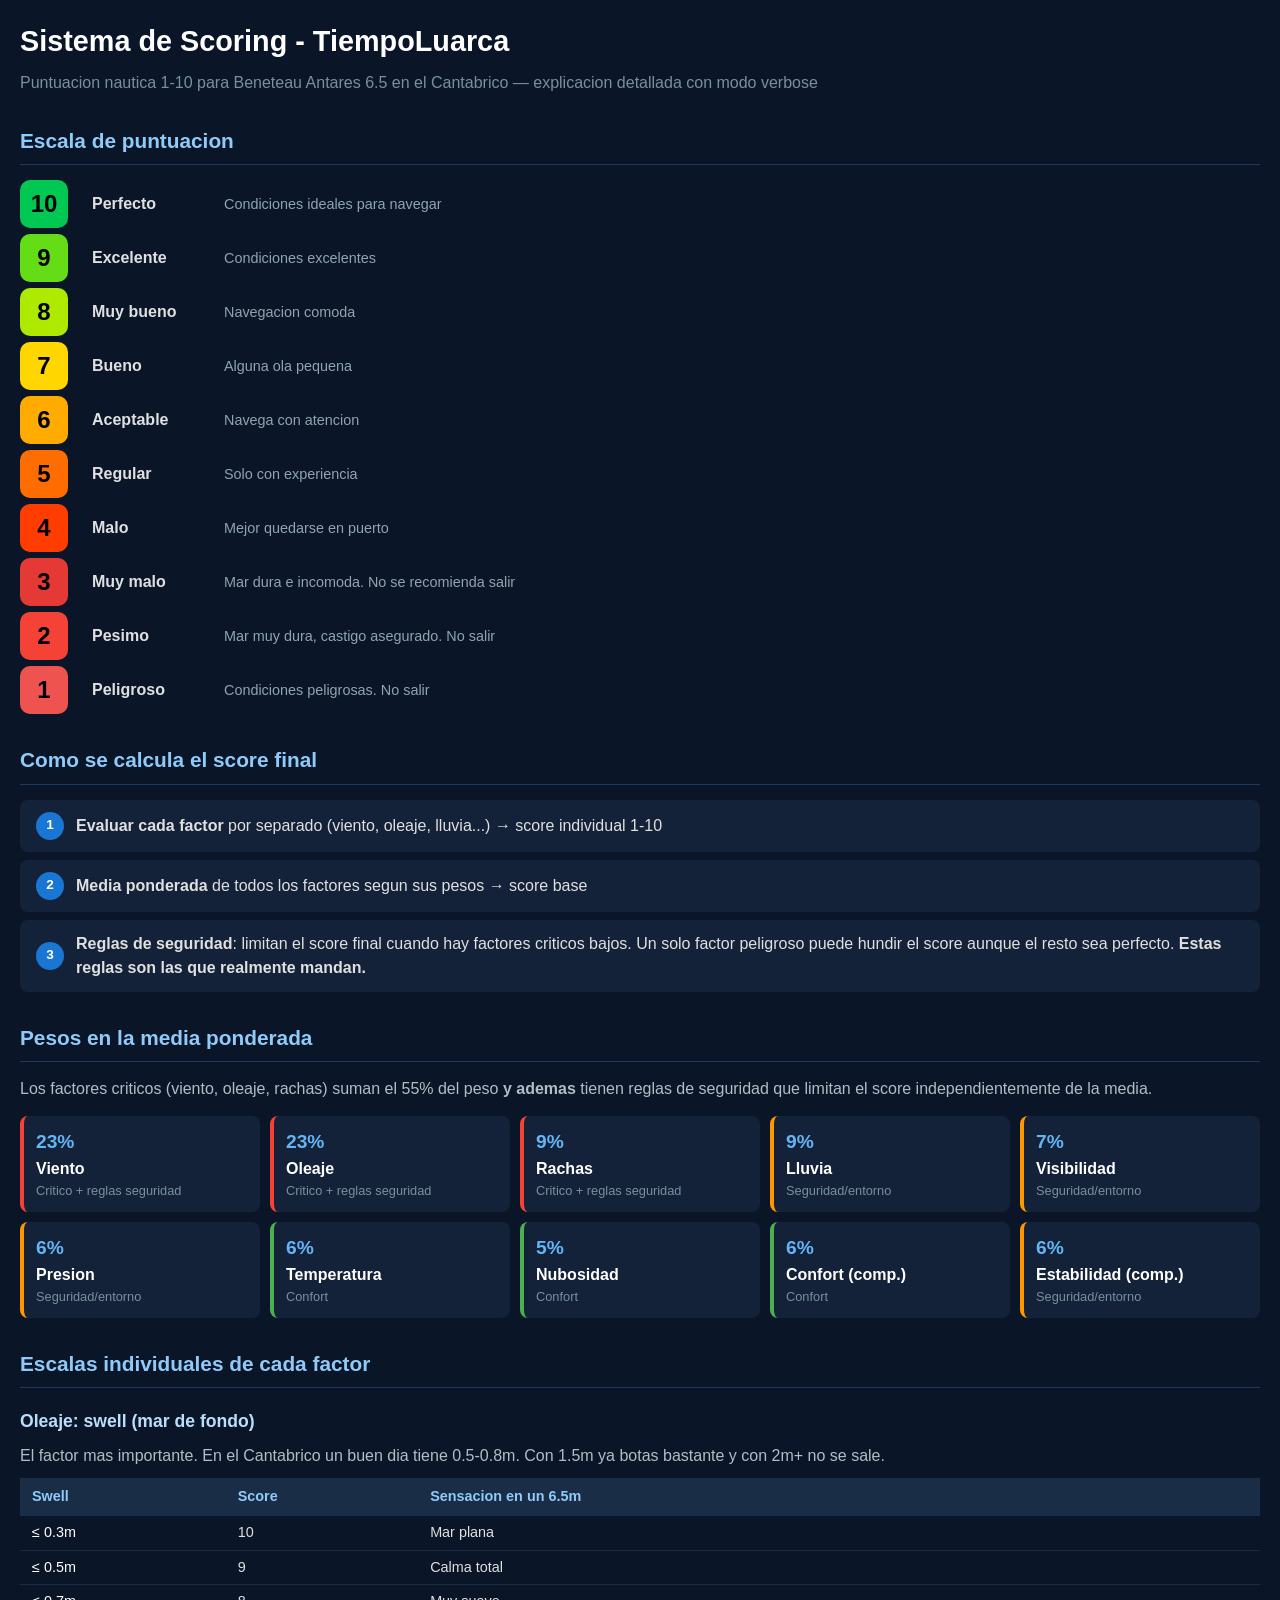
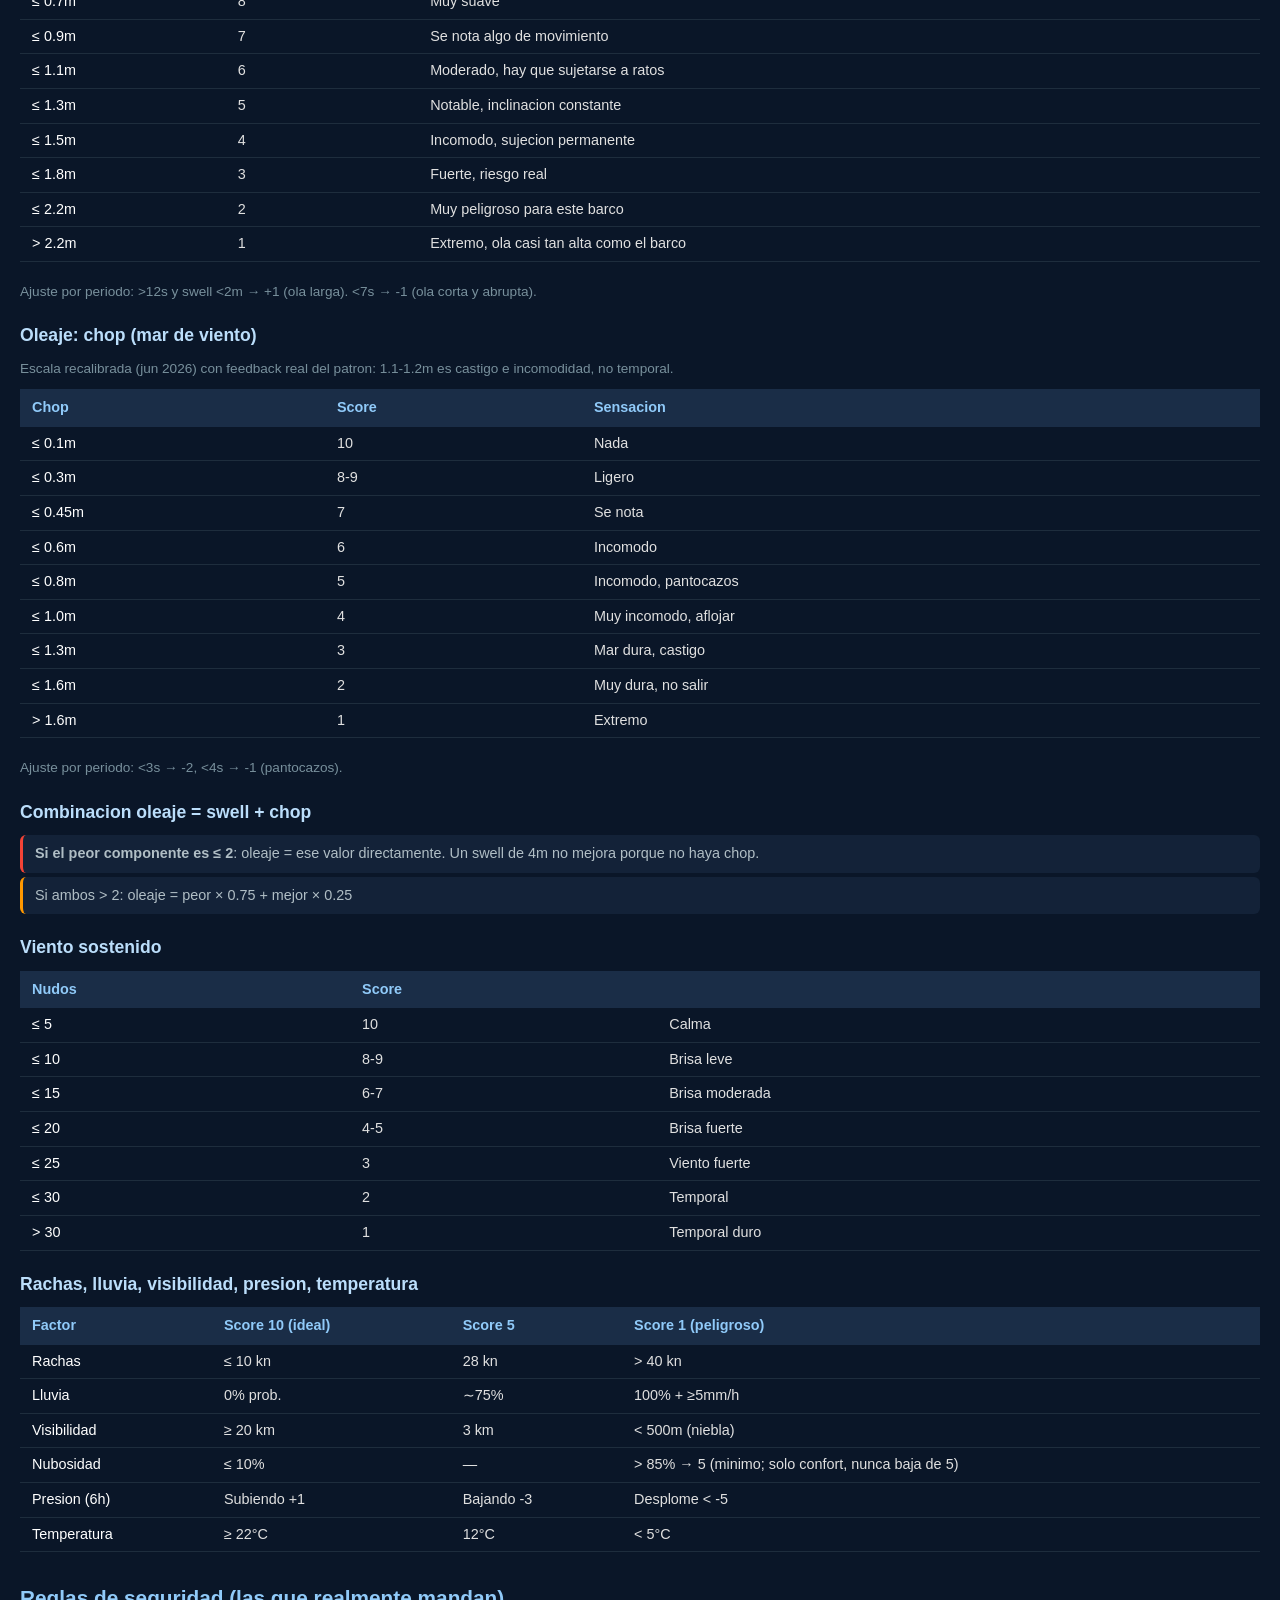
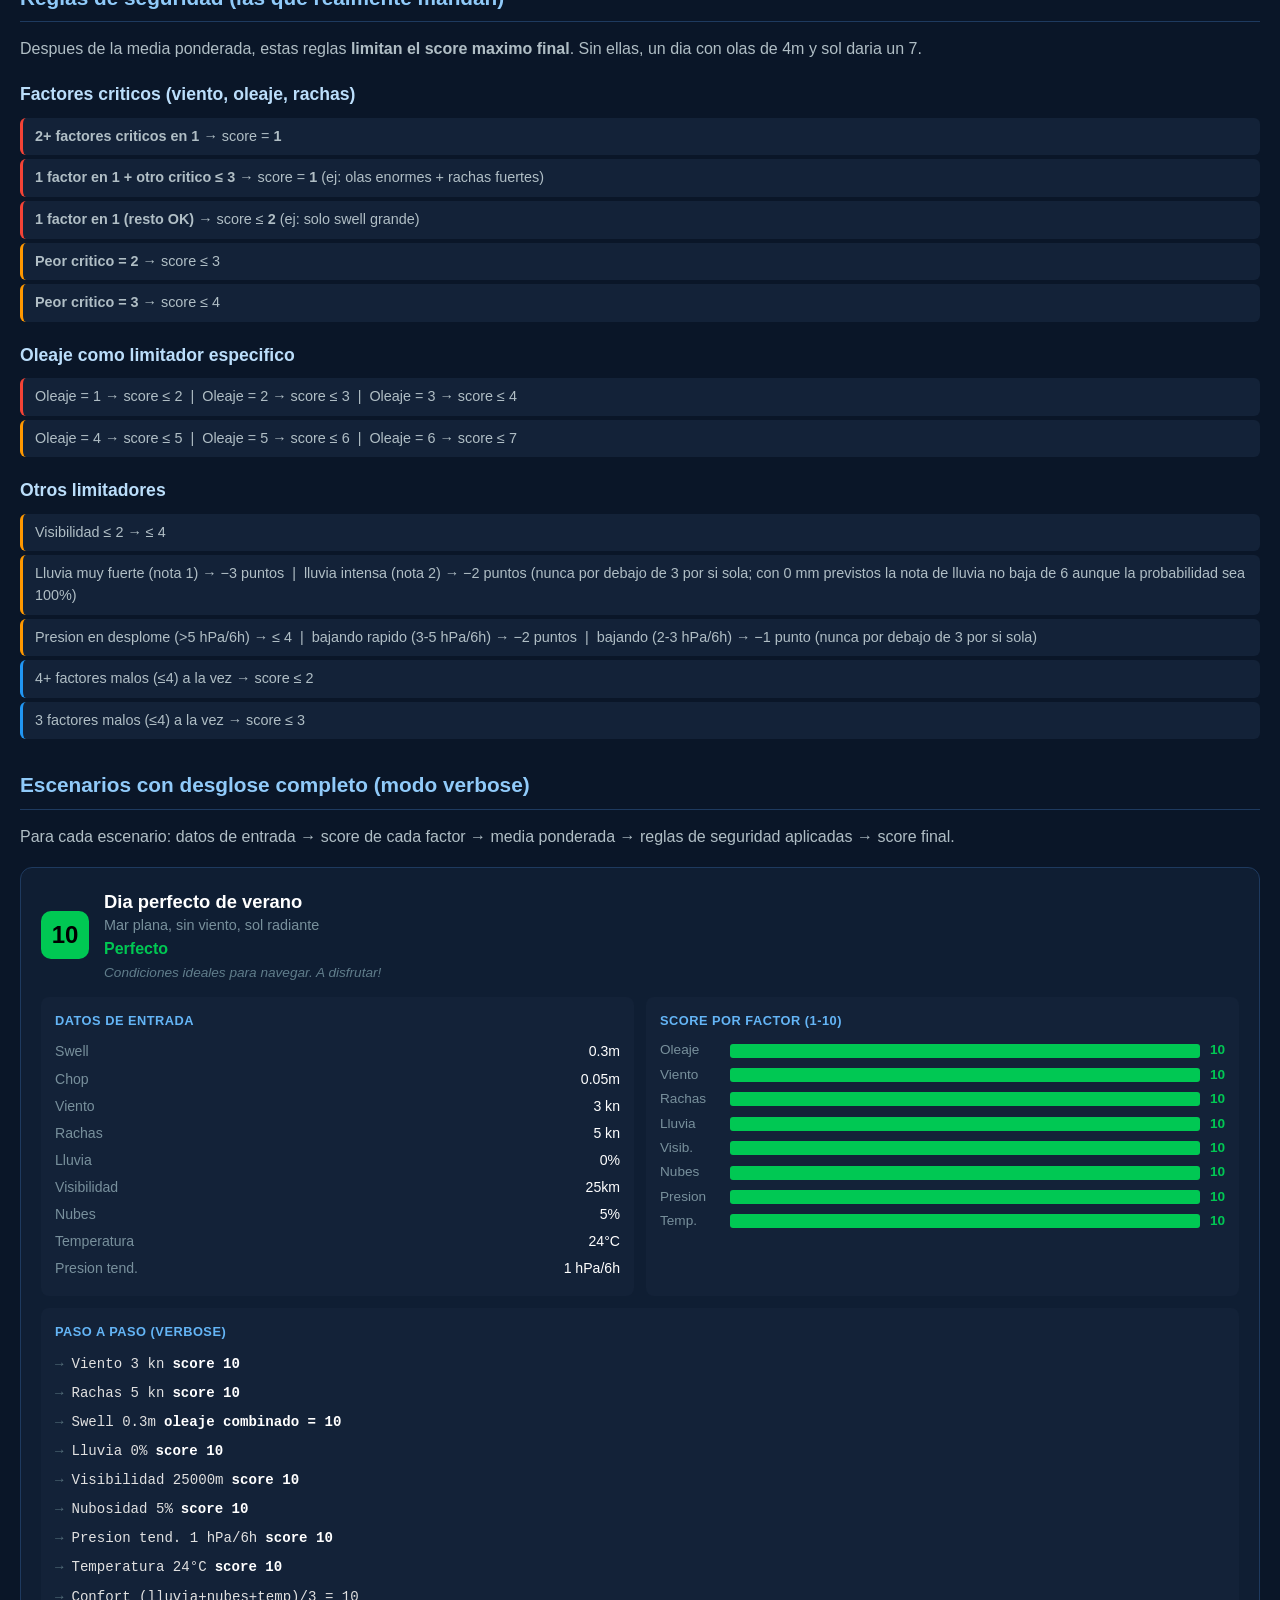
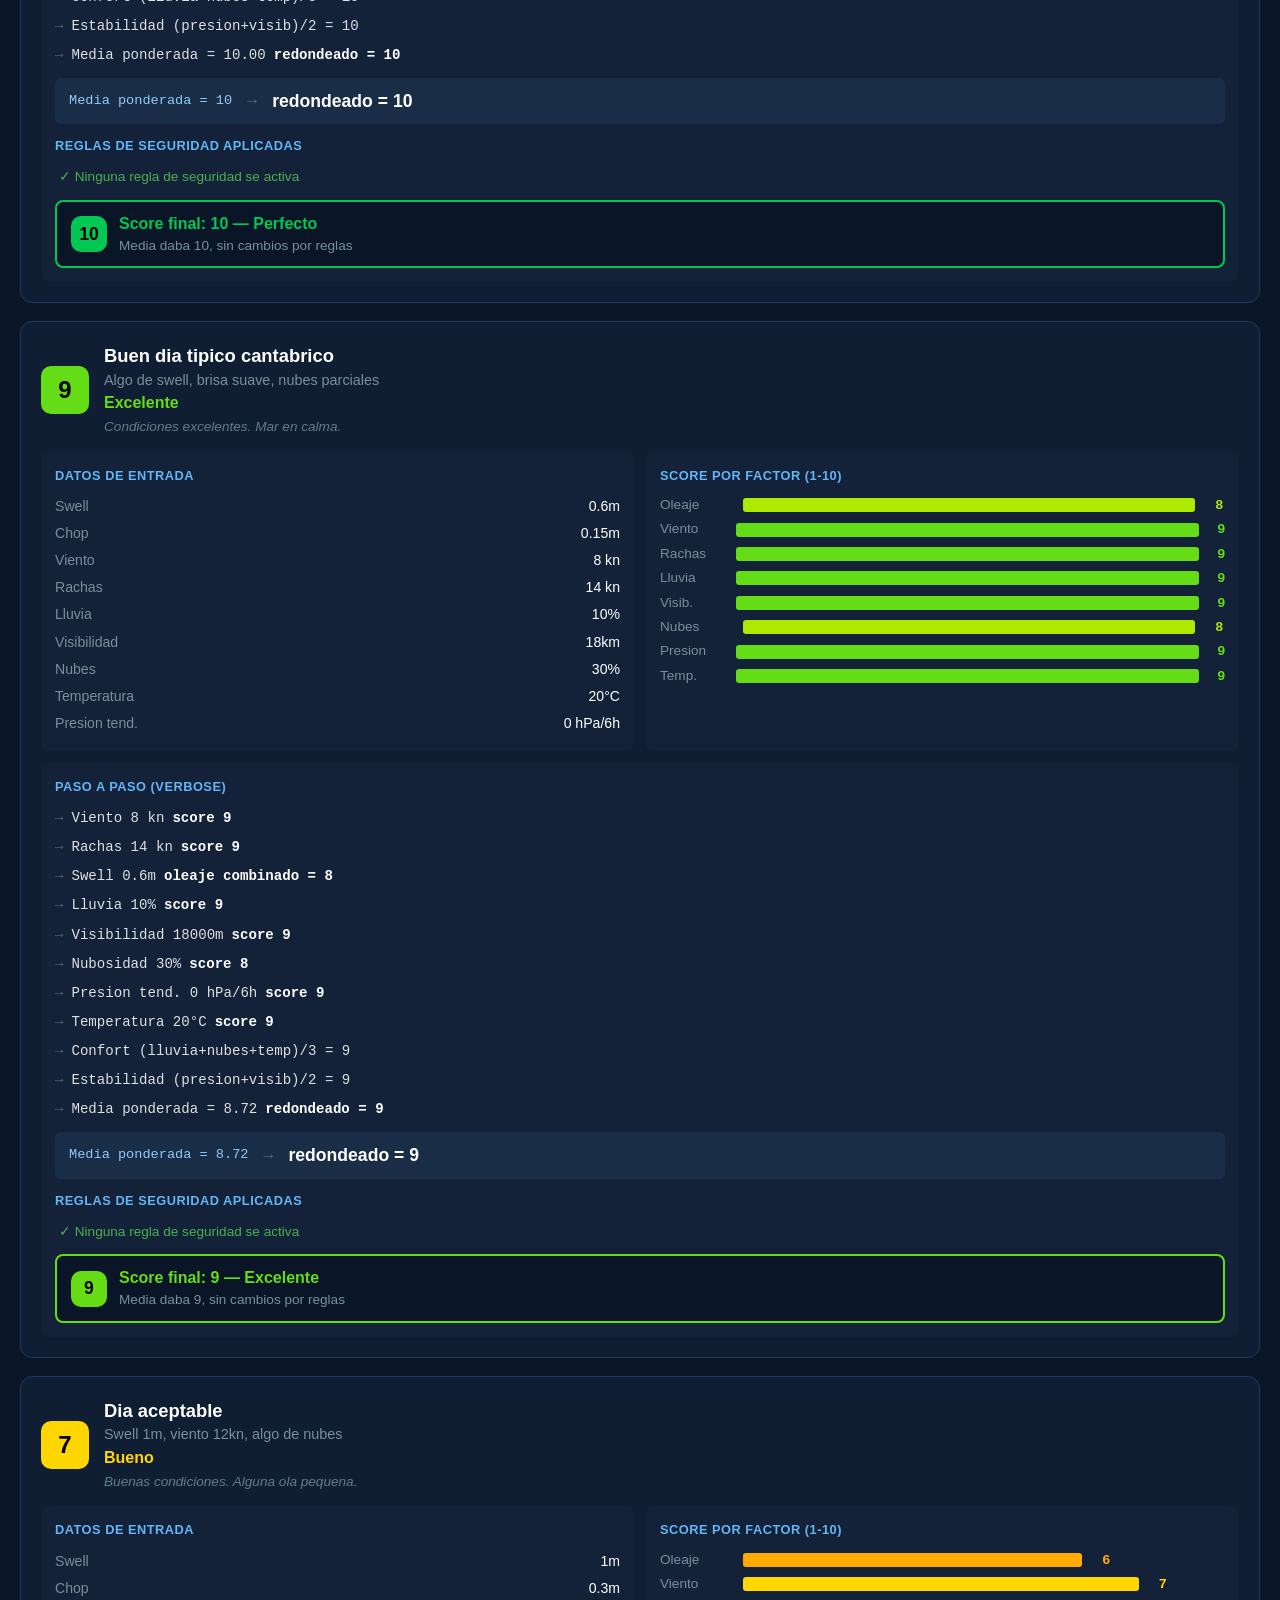
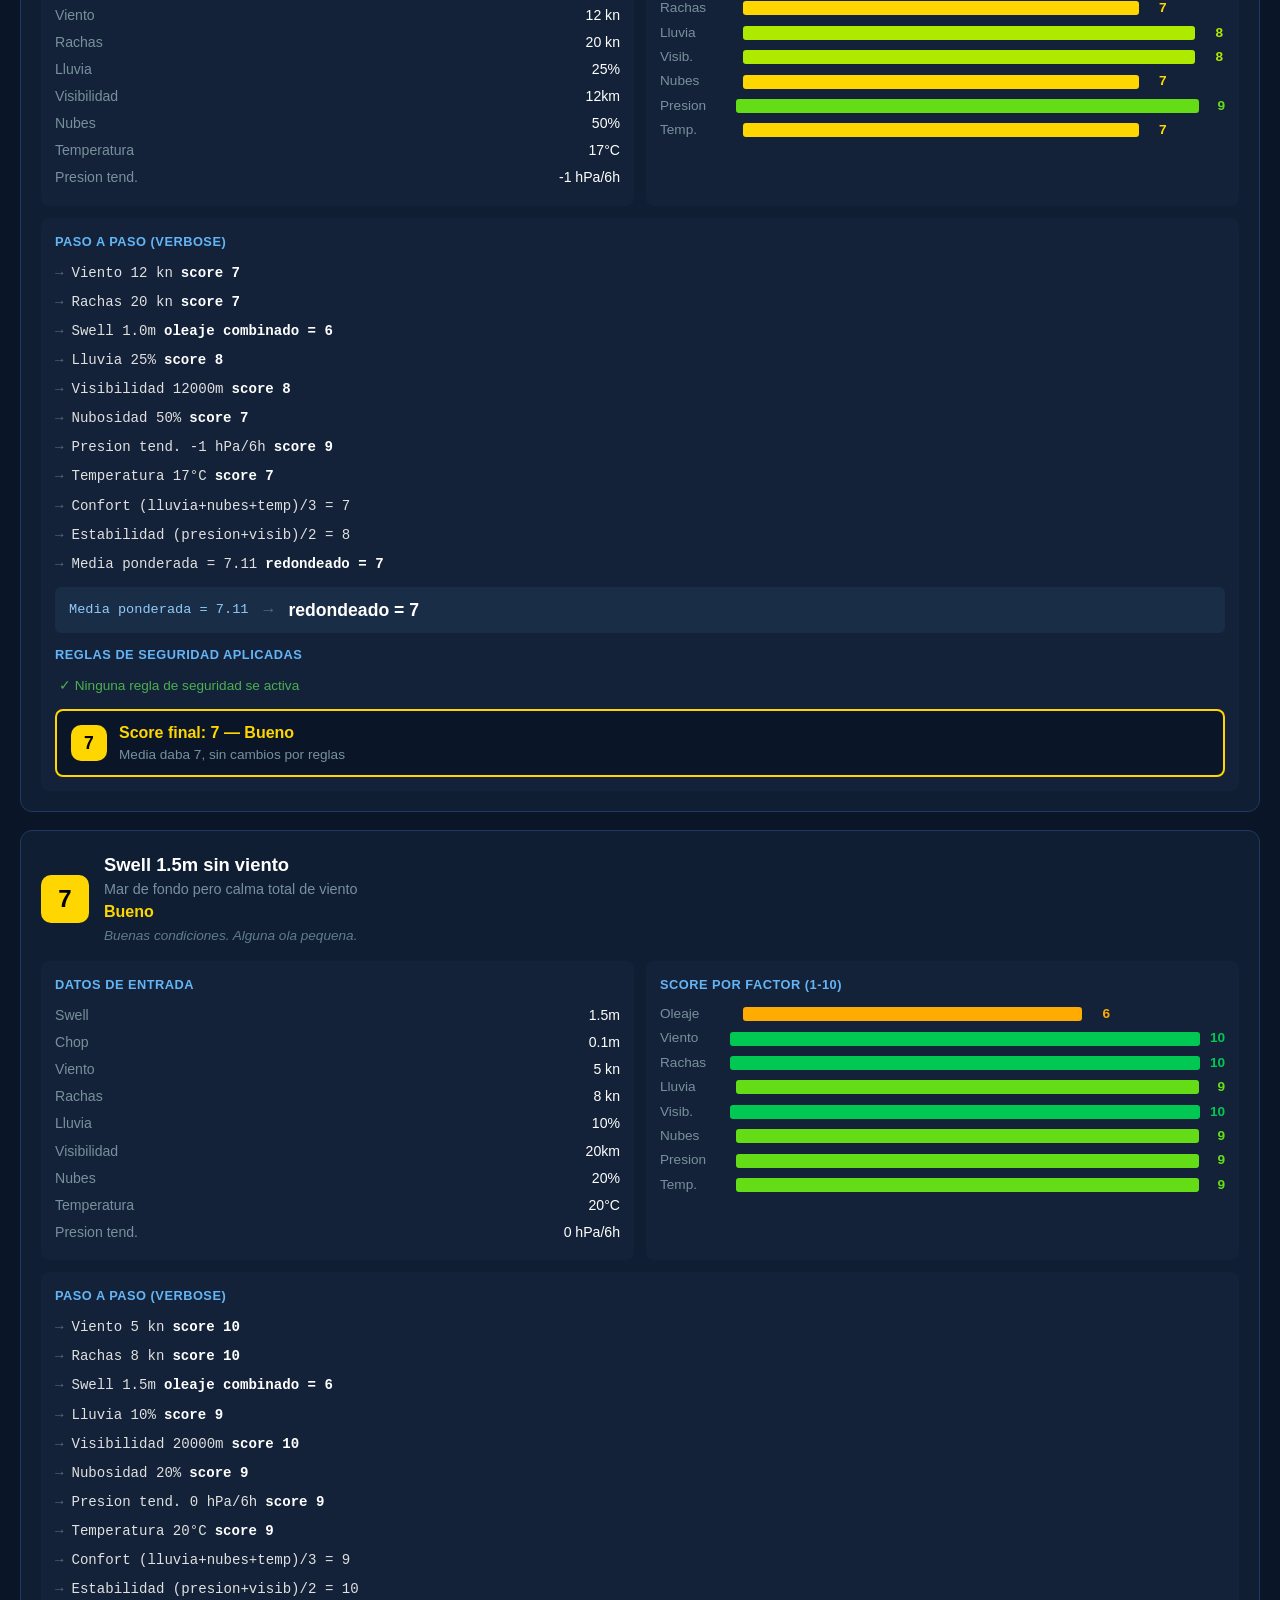
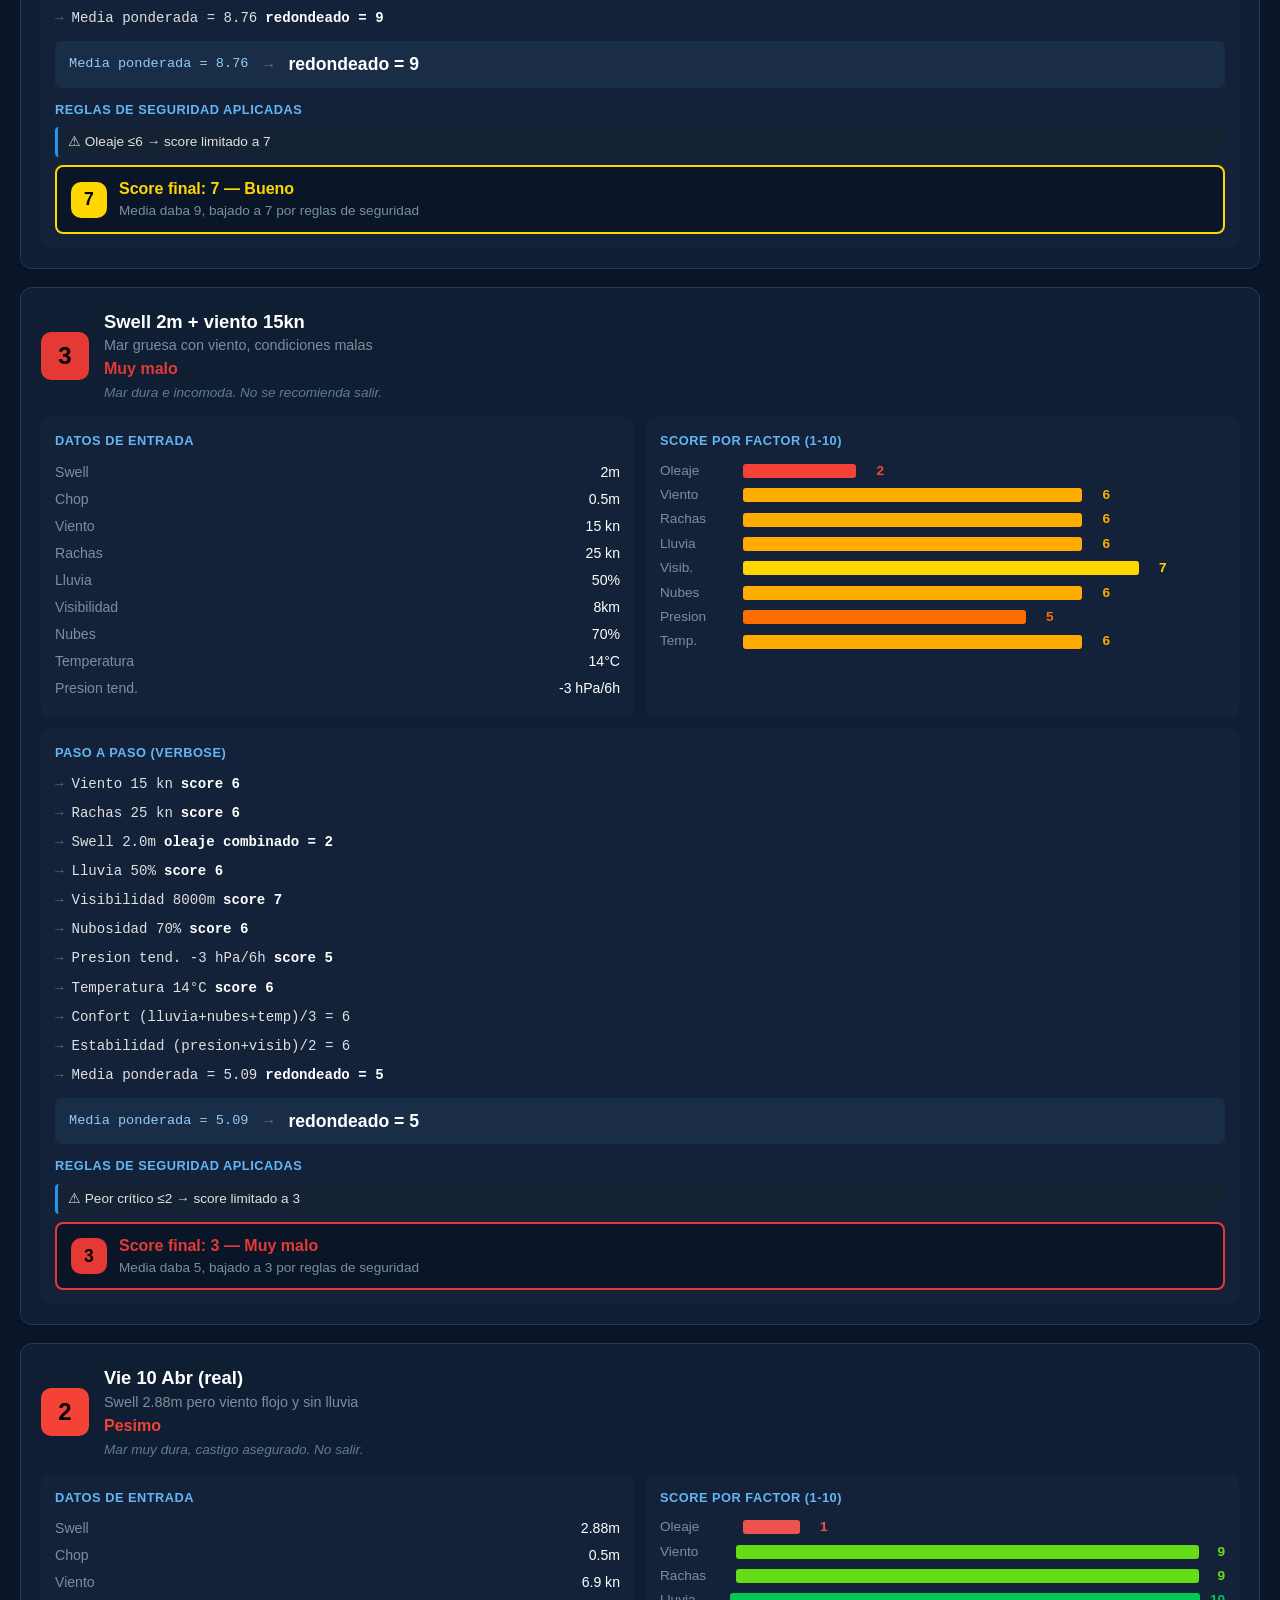
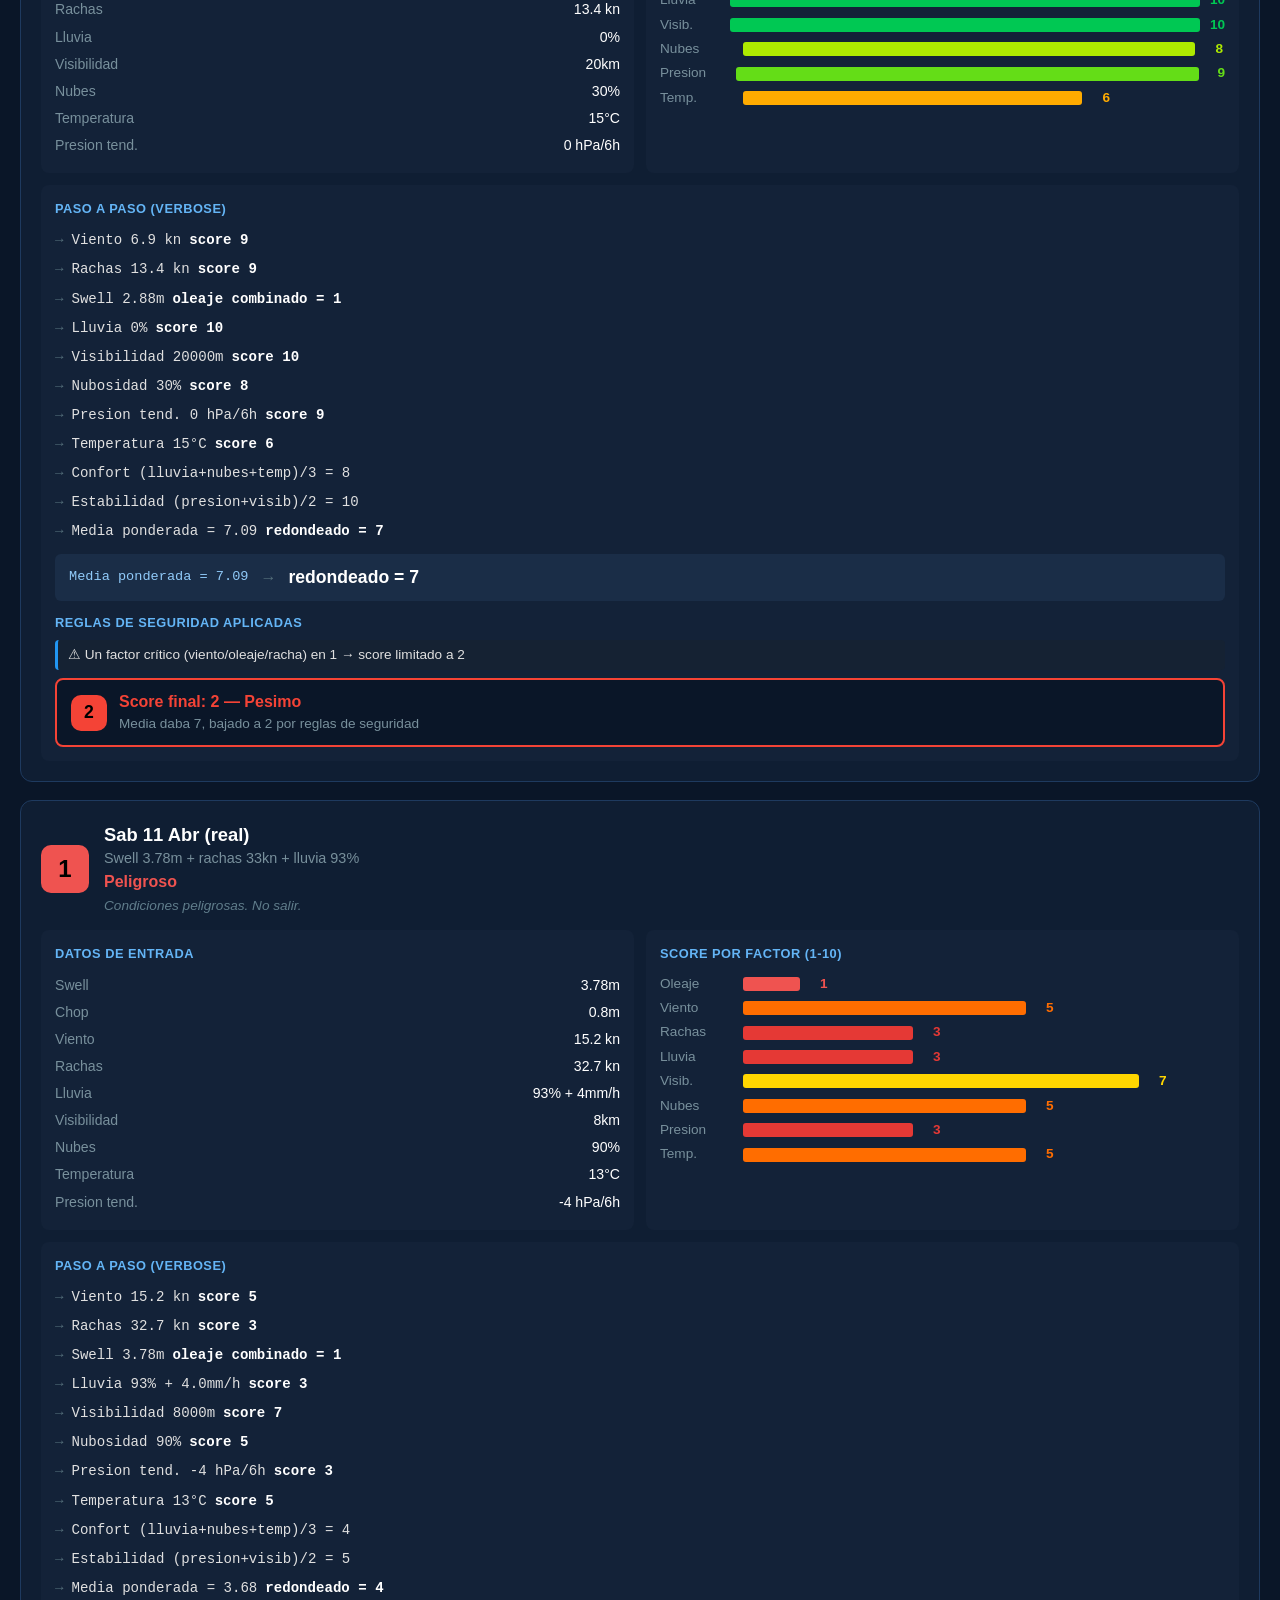
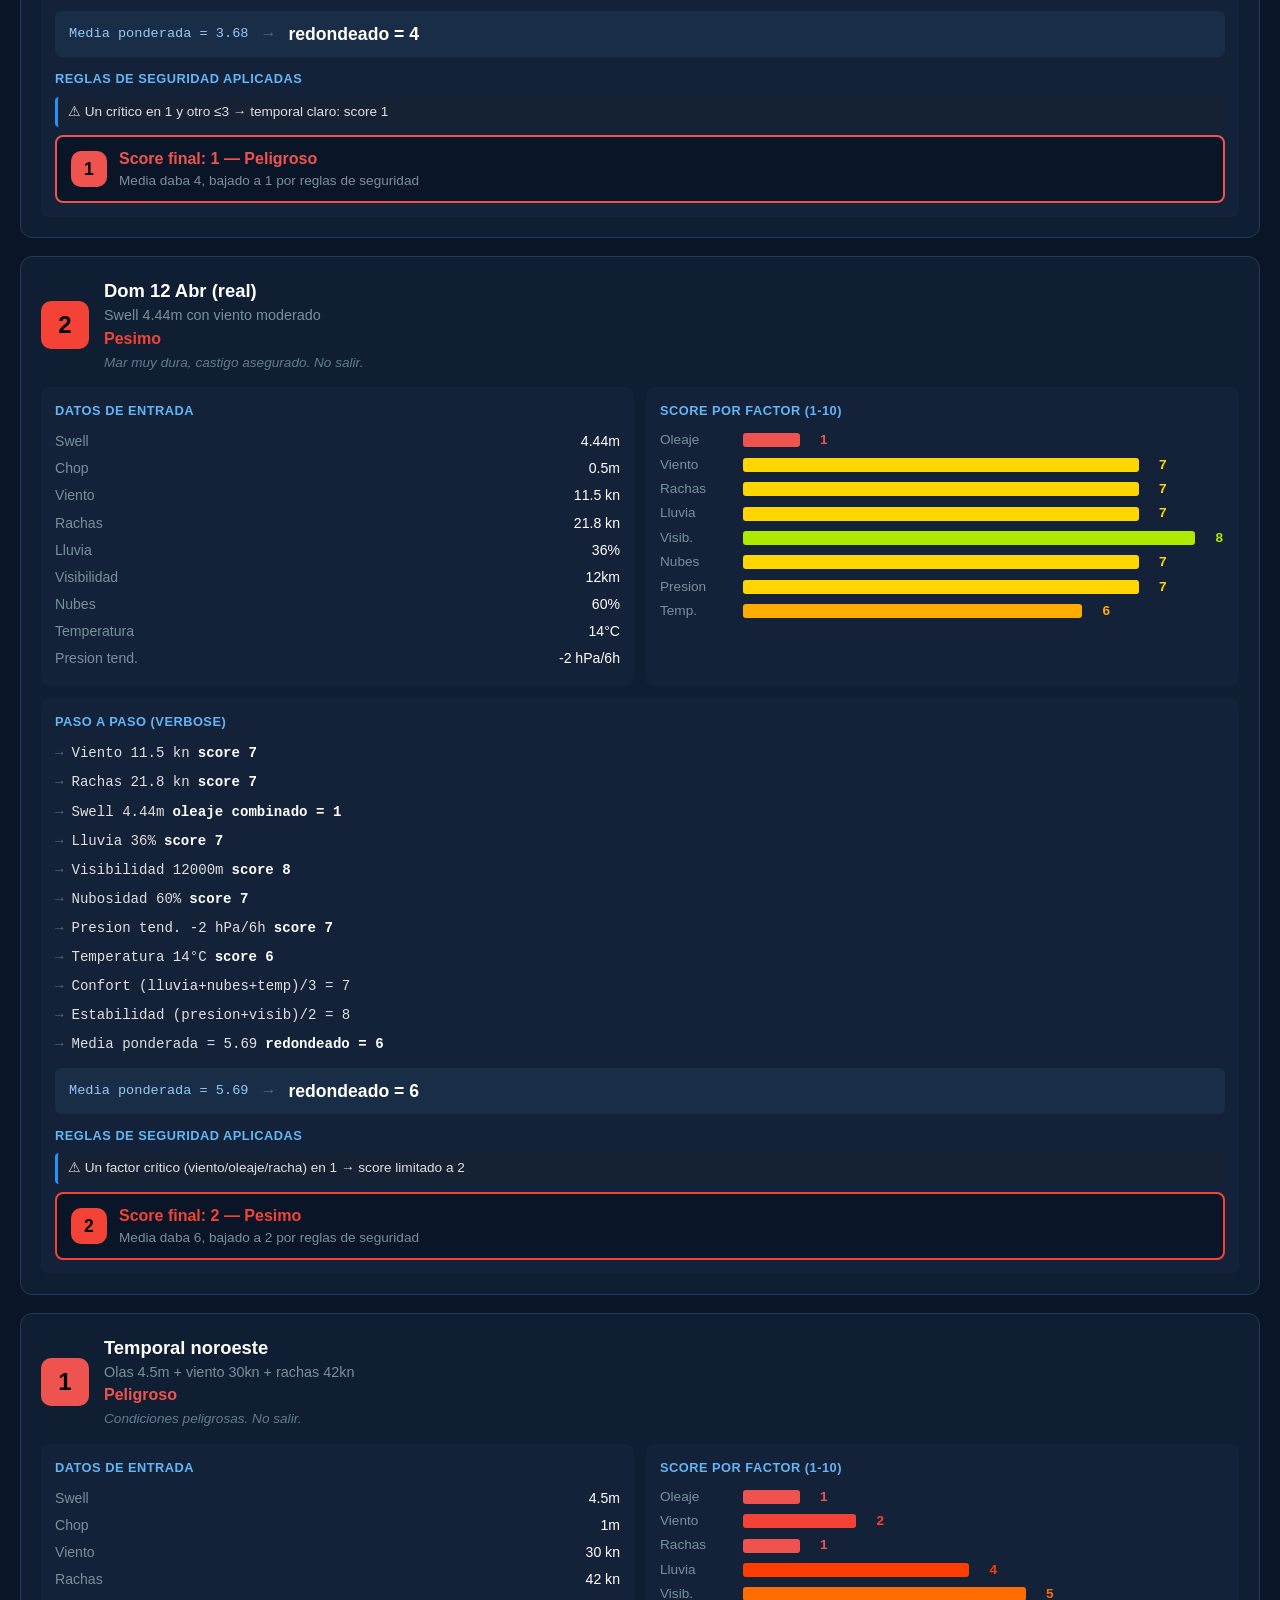
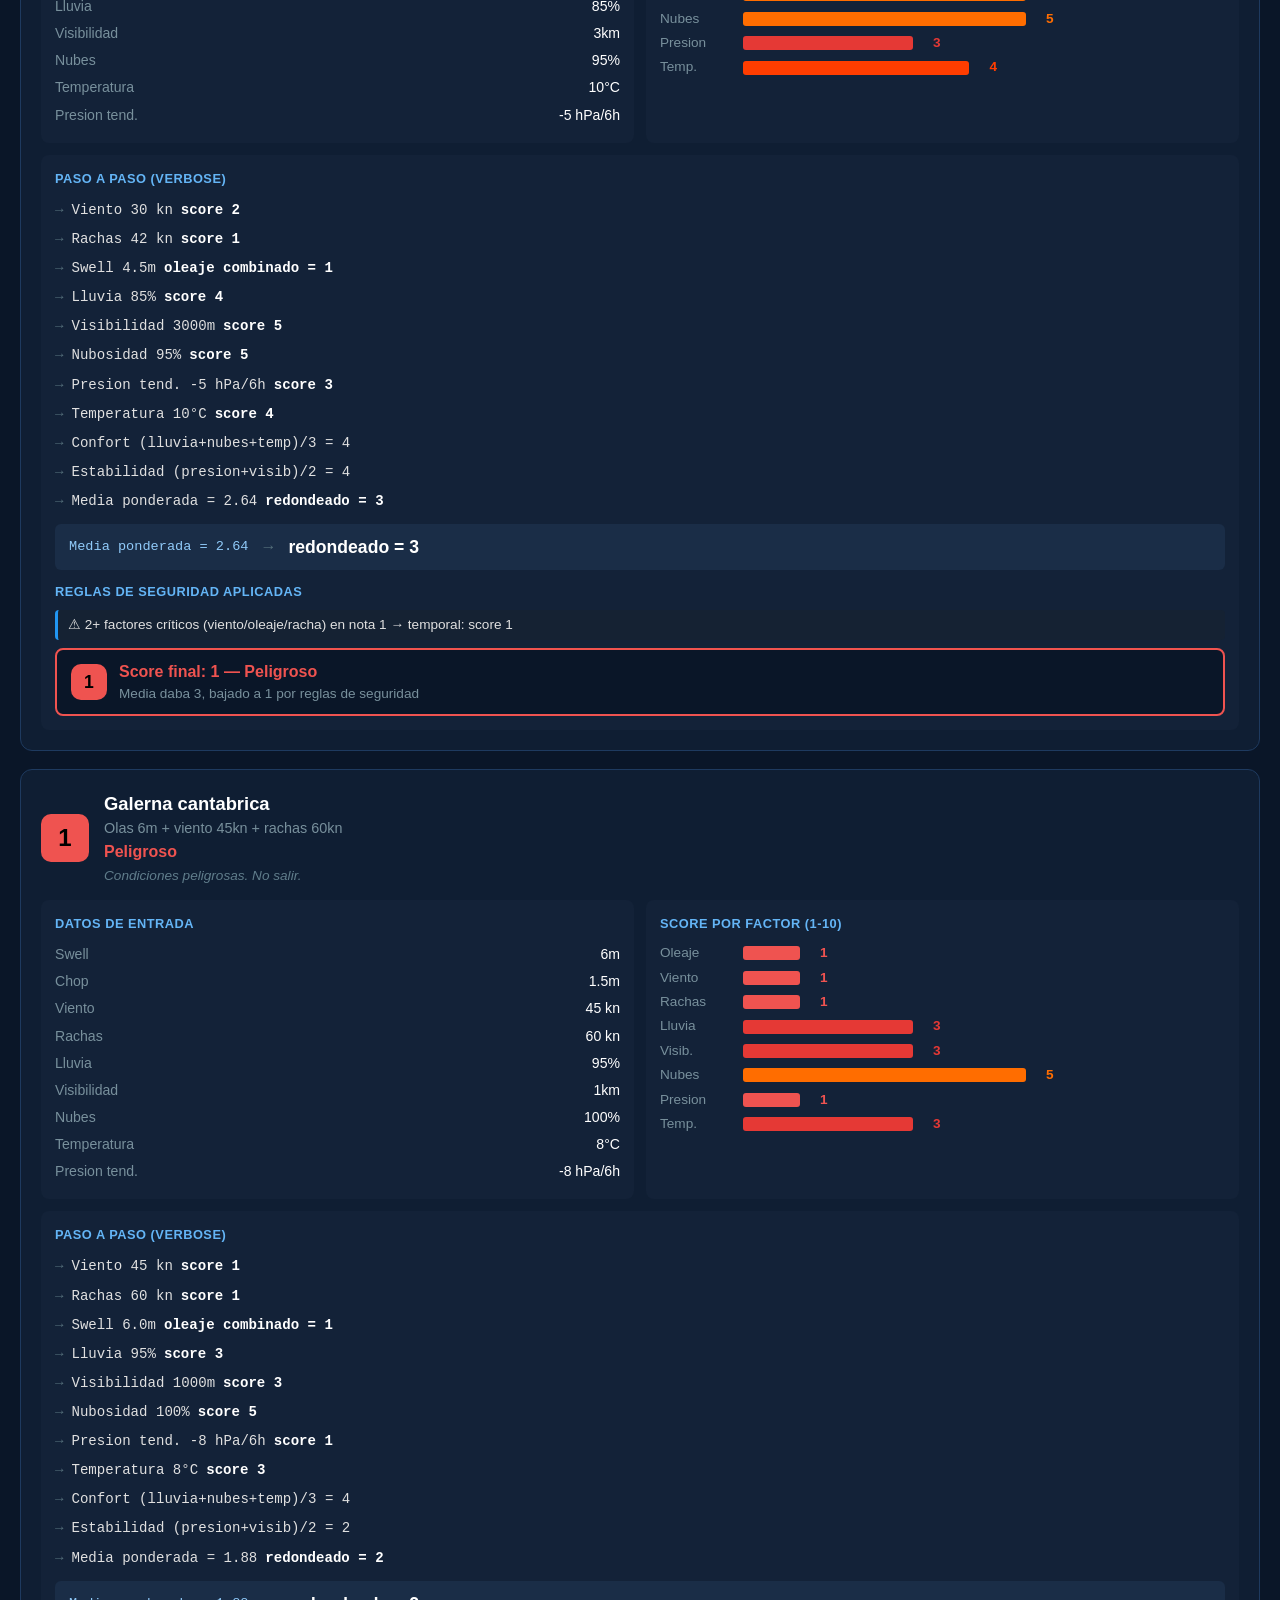
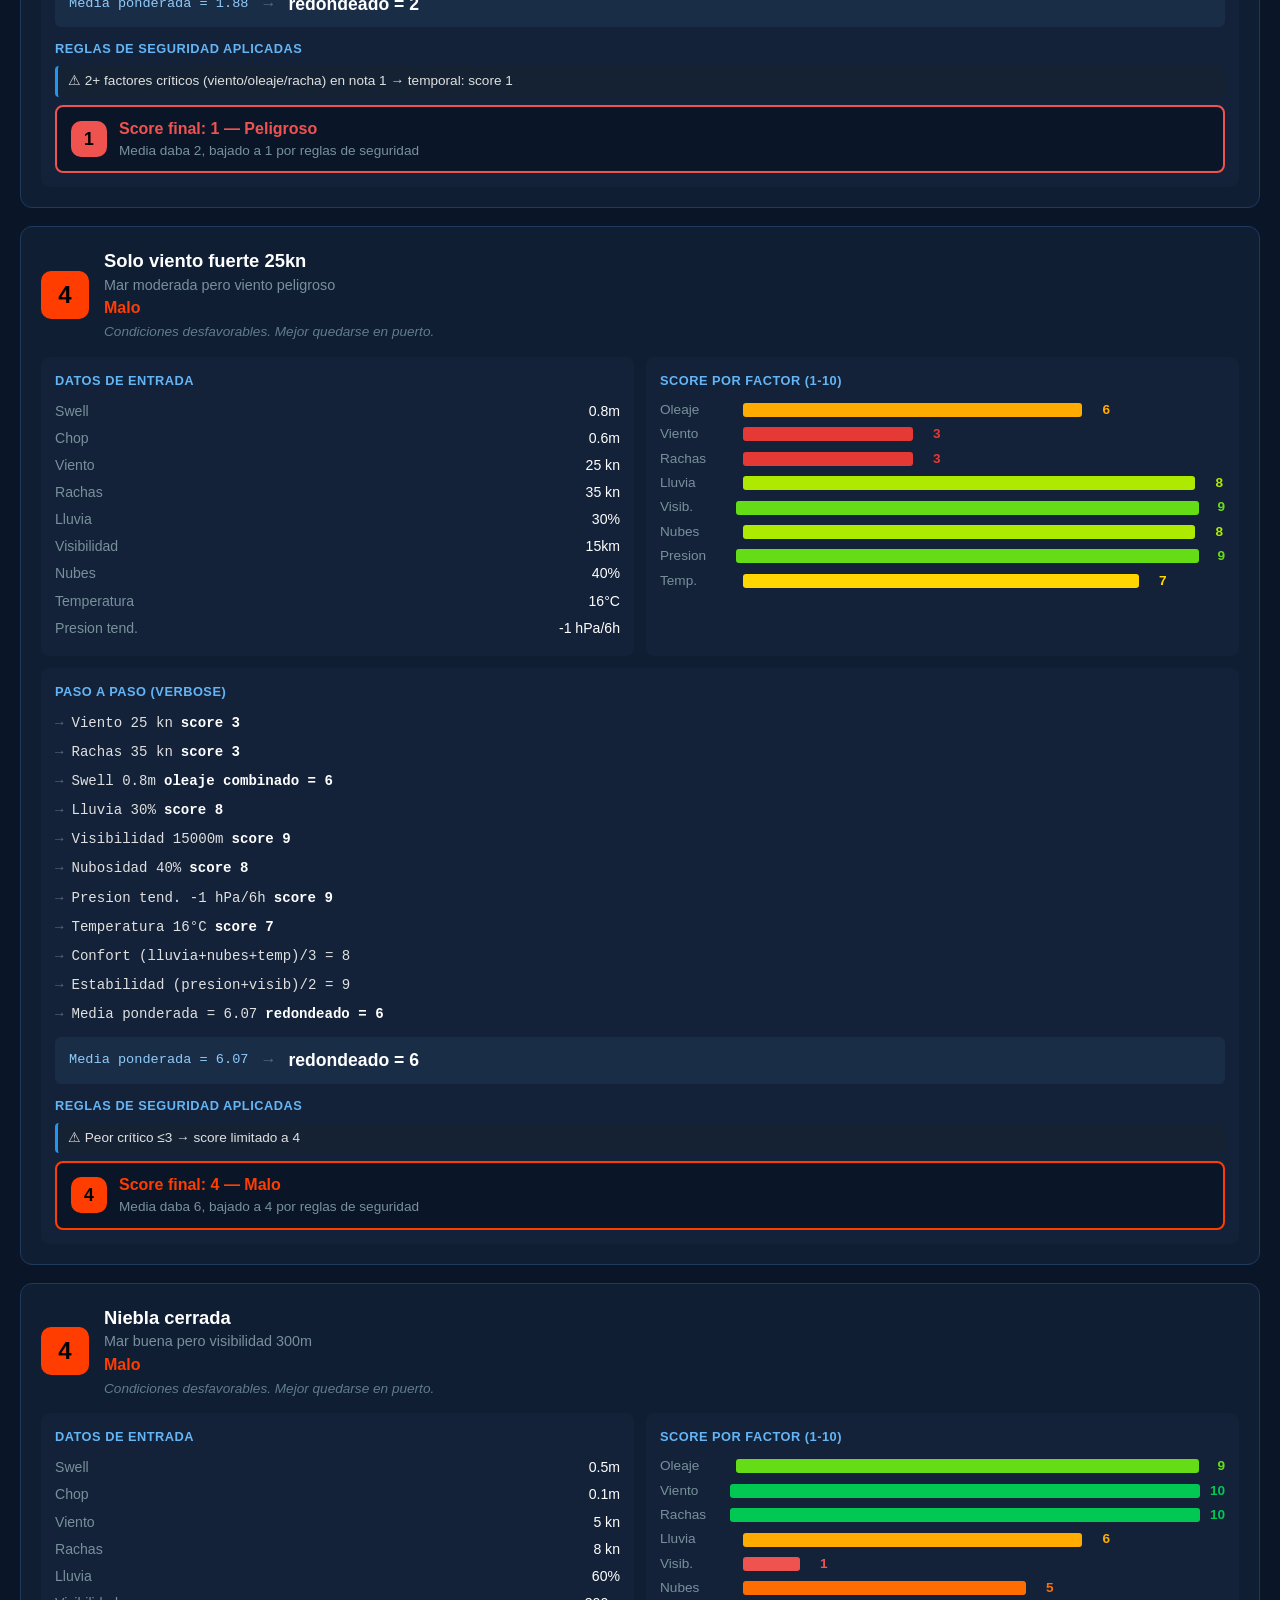
==== commit ff1359b1: "Lluvia: los mm mandan sobre la probabilidad + emoticono de cielo por hora La probabilidad mide certe" ====
--- a/scoring_explicado.html
+++ b/scoring_explicado.html
@@ -193,7 +193,8 @@
 
 <h3>Otros limitadores</h3>
 <ul class="rules-list">
-  <li class="warn">Visibilidad &le; 2 &rarr; &le; 4 &nbsp;|&nbsp; Lluvia &le; 2 &rarr; &le; 5</li>
+  <li class="warn">Visibilidad &le; 2 &rarr; &le; 4</li>
+  <li class="warn">Lluvia muy fuerte (nota 1) &rarr; &minus;3 puntos &nbsp;|&nbsp; lluvia intensa (nota 2) &rarr; &minus;2 puntos (nunca por debajo de 3 por si sola; con 0 mm previstos la nota de lluvia no baja de 6 aunque la probabilidad sea 100%)</li>
   <li class="warn">Presion en desplome (&gt;5 hPa/6h) &rarr; &le; 4 &nbsp;|&nbsp; bajando rapido (3-5 hPa/6h) &rarr; &minus;2 puntos &nbsp;|&nbsp; bajando (2-3 hPa/6h) &rarr; &minus;1 punto (nunca por debajo de 3 por si sola)</li>
   <li class="info">4+ factores malos (&le;4) a la vez &rarr; score &le; 2</li>
   <li class="info">3 factores malos (&le;4) a la vez &rarr; score &le; 3</li>
@@ -240,7 +241,7 @@
 });
 
 // Scenarios data (generated from actual scoring engine)
-const DATA = [{"name": "Dia perfecto de verano", "desc": "Mar plana, sin viento, sol radiante", "inputs": {"viento_nudos": 3, "racha_nudos": 5, "swell_altura": 0.3, "swell_periodo": 12, "viento_ola_altura": 0.05, "viento_ola_periodo": 6, "prob_precipitacion": 0, "visibilidad_m": 25000, "nubosidad": 5, "temperatura": 24, "presion_trend_6h": 1}, "score": 10, "label": "Perfecto", "color": "#00C853", "rec": "Condiciones ideales para navegar. A disfrutar!", "scores": {"viento": 10, "oleaje": 10, "racha": 10, "lluvia": 10, "visibilidad": 10, "nubosidad": 10, "presion": 10, "temperatura": 10}, "weighted": 10.0, "weighted_round": 10, "steps": ["Viento 3 kn → score 10", "Rachas 5 kn → score 10", "Swell 0.3m → oleaje combinado = 10", "Lluvia 0% → score 10", "Visibilidad 25000m → score 10", "Nubosidad 5% → score 10", "Presion tend. 1 hPa/6h → score 10", "Temperatura 24°C → score 10", "Confort (lluvia+nubes+temp)/3 = 10", "Estabilidad (presion+visib)/2 = 10", "Media ponderada = 10.00 → redondeado = 10"], "safety": []}, {"name": "Buen dia tipico cantabrico", "desc": "Algo de swell, brisa suave, nubes parciales", "inputs": {"viento_nudos": 8, "racha_nudos": 14, "swell_altura": 0.6, "swell_periodo": 10, "viento_ola_altura": 0.15, "viento_ola_periodo": 5, "prob_precipitacion": 10, "visibilidad_m": 18000, "nubosidad": 30, "temperatura": 20, "presion_trend_6h": 0}, "score": 9, "label": "Excelente", "color": "#64DD17", "rec": "Condiciones excelentes. Mar en calma.", "scores": {"viento": 9, "oleaje": 8, "racha": 9, "lluvia": 9, "visibilidad": 9, "nubosidad": 8, "presion": 9, "temperatura": 9}, "weighted": 8.72, "weighted_round": 9, "steps": ["Viento 8 kn → score 9", "Rachas 14 kn → score 9", "Swell 0.6m → oleaje combinado = 8", "Lluvia 10% → score 9", "Visibilidad 18000m → score 9", "Nubosidad 30% → score 8", "Presion tend. 0 hPa/6h → score 9", "Temperatura 20°C → score 9", "Confort (lluvia+nubes+temp)/3 = 9", "Estabilidad (presion+visib)/2 = 9", "Media ponderada = 8.72 → redondeado = 9"], "safety": []}, {"name": "Dia aceptable", "desc": "Swell 1m, viento 12kn, algo de nubes", "inputs": {"viento_nudos": 12, "racha_nudos": 20, "swell_altura": 1.0, "swell_periodo": 9, "viento_ola_altura": 0.3, "viento_ola_periodo": 4, "prob_precipitacion": 25, "visibilidad_m": 12000, "nubosidad": 50, "temperatura": 17, "presion_trend_6h": -1}, "score": 7, "label": "Bueno", "color": "#FFD600", "rec": "Buenas condiciones. Alguna ola pequena.", "scores": {"viento": 7, "oleaje": 6, "racha": 7, "lluvia": 8, "visibilidad": 8, "nubosidad": 7, "presion": 9, "temperatura": 7}, "weighted": 7.11, "weighted_round": 7, "steps": ["Viento 12 kn → score 7", "Rachas 20 kn → score 7", "Swell 1.0m → oleaje combinado = 6", "Lluvia 25% → score 8", "Visibilidad 12000m → score 8", "Nubosidad 50% → score 7", "Presion tend. -1 hPa/6h → score 9", "Temperatura 17°C → score 7", "Confort (lluvia+nubes+temp)/3 = 7", "Estabilidad (presion+visib)/2 = 8", "Media ponderada = 7.11 → redondeado = 7"], "safety": []}, {"name": "Swell 1.5m sin viento", "desc": "Mar de fondo pero calma total de viento", "inputs": {"viento_nudos": 5, "racha_nudos": 8, "swell_altura": 1.5, "swell_periodo": 10, "viento_ola_altura": 0.1, "viento_ola_periodo": 5, "prob_precipitacion": 10, "visibilidad_m": 20000, "nubosidad": 20, "temperatura": 20, "presion_trend_6h": 0}, "score": 7, "label": "Bueno", "color": "#FFD600", "rec": "Buenas condiciones. Alguna ola pequena.", "scores": {"viento": 10, "oleaje": 6, "racha": 10, "lluvia": 9, "visibilidad": 10, "nubosidad": 9, "presion": 9, "temperatura": 9}, "weighted": 8.76, "weighted_round": 9, "steps": ["Viento 5 kn → score 10", "Rachas 8 kn → score 10", "Swell 1.5m → oleaje combinado = 6", "Lluvia 10% → score 9", "Visibilidad 20000m → score 10", "Nubosidad 20% → score 9", "Presion tend. 0 hPa/6h → score 9", "Temperatura 20°C → score 9", "Confort (lluvia+nubes+temp)/3 = 9", "Estabilidad (presion+visib)/2 = 10", "Media ponderada = 8.76 → redondeado = 9"], "safety": ["Oleaje ≤6 → score limitado a 7"]}, {"name": "Swell 2m + viento 15kn", "desc": "Mar gruesa con viento, condiciones malas", "inputs": {"viento_nudos": 15, "racha_nudos": 25, "swell_altura": 2.0, "swell_periodo": 9, "viento_ola_altura": 0.5, "viento_ola_periodo": 4, "prob_precipitacion": 50, "visibilidad_m": 8000, "nubosidad": 70, "temperatura": 14, "presion_trend_6h": -3}, "score": 3, "label": "Muy malo", "color": "#E53935", "rec": "Mar dura e incomoda. No se recomienda salir.", "scores": {"viento": 6, "oleaje": 2, "racha": 6, "lluvia": 6, "visibilidad": 7, "nubosidad": 6, "presion": 5, "temperatura": 6}, "weighted": 5.09, "weighted_round": 5, "steps": ["Viento 15 kn → score 6", "Rachas 25 kn → score 6", "Swell 2.0m → oleaje combinado = 2", "Lluvia 50% → score 6", "Visibilidad 8000m → score 7", "Nubosidad 70% → score 6", "Presion tend. -3 hPa/6h → score 5", "Temperatura 14°C → score 6", "Confort (lluvia+nubes+temp)/3 = 6", "Estabilidad (presion+visib)/2 = 6", "Media ponderada = 5.09 → redondeado = 5"], "safety": ["Peor crítico ≤2 → score limitado a 3"]}, {"name": "Vie 10 Abr (real)", "desc": "Swell 2.88m pero viento flojo y sin lluvia", "inputs": {"viento_nudos": 6.9, "racha_nudos": 13.4, "swell_altura": 2.88, "viento_ola_altura": 0.5, "swell_periodo": 10, "viento_ola_periodo": 5, "ola_altura": 3.02, "ola_periodo": 10, "prob_precipitacion": 0, "visibilidad_m": 20000, "nubosidad": 30, "temperatura": 15, "presion_trend_6h": 0}, "score": 2, "label": "Pesimo", "color": "#F44336", "rec": "Mar muy dura, castigo asegurado. No salir.", "scores": {"viento": 9, "oleaje": 1, "racha": 9, "lluvia": 10, "visibilidad": 10, "nubosidad": 8, "presion": 9, "temperatura": 6}, "weighted": 7.09, "weighted_round": 7, "steps": ["Viento 6.9 kn → score 9", "Rachas 13.4 kn → score 9", "Swell 2.88m → oleaje combinado = 1", "Lluvia 0% → score 10", "Visibilidad 20000m → score 10", "Nubosidad 30% → score 8", "Presion tend. 0 hPa/6h → score 9", "Temperatura 15°C → score 6", "Confort (lluvia+nubes+temp)/3 = 8", "Estabilidad (presion+visib)/2 = 10", "Media ponderada = 7.09 → redondeado = 7"], "safety": ["Un factor crítico (viento/oleaje/racha) en 1 → score limitado a 2"]}, {"name": "Sab 11 Abr (real)", "desc": "Swell 3.78m + rachas 33kn + lluvia 93%", "inputs": {"viento_nudos": 15.2, "racha_nudos": 32.7, "swell_altura": 3.78, "viento_ola_altura": 0.8, "swell_periodo": 9, "viento_ola_periodo": 4, "ola_altura": 3.78, "ola_periodo": 9, "prob_precipitacion": 93, "precipitacion_mm": 4.0, "visibilidad_m": 8000, "nubosidad": 90, "temperatura": 13, "presion_trend_6h": -4}, "score": 1, "label": "Peligroso", "color": "#EF5350", "rec": "Condiciones peligrosas. No salir.", "scores": {"viento": 5, "oleaje": 1, "racha": 3, "lluvia": 3, "visibilidad": 7, "nubosidad": 5, "presion": 3, "temperatura": 5}, "weighted": 3.68, "weighted_round": 4, "steps": ["Viento 15.2 kn → score 5", "Rachas 32.7 kn → score 3", "Swell 3.78m → oleaje combinado = 1", "Lluvia 93% + 4.0mm/h → score 3", "Visibilidad 8000m → score 7", "Nubosidad 90% → score 5", "Presion tend. -4 hPa/6h → score 3", "Temperatura 13°C → score 5", "Confort (lluvia+nubes+temp)/3 = 4", "Estabilidad (presion+visib)/2 = 5", "Media ponderada = 3.68 → redondeado = 4"], "safety": ["Un crítico en 1 y otro ≤3 → temporal claro: score 1"]}, {"name": "Dom 12 Abr (real)", "desc": "Swell 4.44m con viento moderado", "inputs": {"viento_nudos": 11.5, "racha_nudos": 21.8, "swell_altura": 4.44, "viento_ola_altura": 0.5, "swell_periodo": 10, "viento_ola_periodo": 5, "ola_altura": 4.48, "ola_periodo": 10, "prob_precipitacion": 36, "visibilidad_m": 12000, "nubosidad": 60, "temperatura": 14, "presion_trend_6h": -2}, "score": 2, "label": "Pesimo", "color": "#F44336", "rec": "Mar muy dura, castigo asegurado. No salir.", "scores": {"viento": 7, "oleaje": 1, "racha": 7, "lluvia": 7, "visibilidad": 8, "nubosidad": 7, "presion": 7, "temperatura": 6}, "weighted": 5.69, "weighted_round": 6, "steps": ["Viento 11.5 kn → score 7", "Rachas 21.8 kn → score 7", "Swell 4.44m → oleaje combinado = 1", "Lluvia 36% → score 7", "Visibilidad 12000m → score 8", "Nubosidad 60% → score 7", "Presion tend. -2 hPa/6h → score 7", "Temperatura 14°C → score 6", "Confort (lluvia+nubes+temp)/3 = 7", "Estabilidad (presion+visib)/2 = 8", "Media ponderada = 5.69 → redondeado = 6"], "safety": ["Un factor crítico (viento/oleaje/racha) en 1 → score limitado a 2"]}, {"name": "Temporal noroeste", "desc": "Olas 4.5m + viento 30kn + rachas 42kn", "inputs": {"viento_nudos": 30, "racha_nudos": 42, "swell_altura": 4.5, "swell_periodo": 9, "viento_ola_altura": 1.0, "viento_ola_periodo": 5, "ola_altura": 4.5, "ola_periodo": 9, "prob_precipitacion": 85, "visibilidad_m": 3000, "nubosidad": 95, "temperatura": 10, "presion_trend_6h": -5}, "score": 1, "label": "Peligroso", "color": "#EF5350", "rec": "Condiciones peligrosas. No salir.", "scores": {"viento": 2, "oleaje": 1, "racha": 1, "lluvia": 4, "visibilidad": 5, "nubosidad": 5, "presion": 3, "temperatura": 4}, "weighted": 2.64, "weighted_round": 3, "steps": ["Viento 30 kn → score 2", "Rachas 42 kn → score 1", "Swell 4.5m → oleaje combinado = 1", "Lluvia 85% → score 4", "Visibilidad 3000m → score 5", "Nubosidad 95% → score 5", "Presion tend. -5 hPa/6h → score 3", "Temperatura 10°C → score 4", "Confort (lluvia+nubes+temp)/3 = 4", "Estabilidad (presion+visib)/2 = 4", "Media ponderada = 2.64 → redondeado = 3"], "safety": ["2+ factores críticos (viento/oleaje/racha) en nota 1 → temporal: score 1"]}, {"name": "Galerna cantabrica", "desc": "Olas 6m + viento 45kn + rachas 60kn", "inputs": {"viento_nudos": 45, "racha_nudos": 60, "swell_altura": 6.0, "swell_periodo": 7, "viento_ola_altura": 1.5, "viento_ola_periodo": 3, "prob_precipitacion": 95, "visibilidad_m": 1000, "nubosidad": 100, "temperatura": 8, "presion_trend_6h": -8}, "score": 1, "label": "Peligroso", "color": "#EF5350", "rec": "Condiciones peligrosas. No salir.", "scores": {"viento": 1, "oleaje": 1, "racha": 1, "lluvia": 3, "visibilidad": 3, "nubosidad": 5, "presion": 1, "temperatura": 3}, "weighted": 1.88, "weighted_round": 2, "steps": ["Viento 45 kn → score 1", "Rachas 60 kn → score 1", "Swell 6.0m → oleaje combinado = 1", "Lluvia 95% → score 3", "Visibilidad 1000m → score 3", "Nubosidad 100% → score 5", "Presion tend. -8 hPa/6h → score 1", "Temperatura 8°C → score 3", "Confort (lluvia+nubes+temp)/3 = 4", "Estabilidad (presion+visib)/2 = 2", "Media ponderada = 1.88 → redondeado = 2"], "safety": ["2+ factores críticos (viento/oleaje/racha) en nota 1 → temporal: score 1"]}, {"name": "Solo viento fuerte 25kn", "desc": "Mar moderada pero viento peligroso", "inputs": {"viento_nudos": 25, "racha_nudos": 35, "swell_altura": 0.8, "swell_periodo": 9, "viento_ola_altura": 0.6, "viento_ola_periodo": 4, "prob_precipitacion": 30, "visibilidad_m": 15000, "nubosidad": 40, "temperatura": 16, "presion_trend_6h": -1}, "score": 4, "label": "Malo", "color": "#FF3D00", "rec": "Condiciones desfavorables. Mejor quedarse en puerto.", "scores": {"viento": 3, "oleaje": 6, "racha": 3, "lluvia": 8, "visibilidad": 9, "nubosidad": 8, "presion": 9, "temperatura": 7}, "weighted": 6.07, "weighted_round": 6, "steps": ["Viento 25 kn → score 3", "Rachas 35 kn → score 3", "Swell 0.8m → oleaje combinado = 6", "Lluvia 30% → score 8", "Visibilidad 15000m → score 9", "Nubosidad 40% → score 8", "Presion tend. -1 hPa/6h → score 9", "Temperatura 16°C → score 7", "Confort (lluvia+nubes+temp)/3 = 8", "Estabilidad (presion+visib)/2 = 9", "Media ponderada = 6.07 → redondeado = 6"], "safety": ["Peor crítico ≤3 → score limitado a 4"]}, {"name": "Niebla cerrada", "desc": "Mar buena pero visibilidad 300m", "inputs": {"viento_nudos": 5, "racha_nudos": 8, "swell_altura": 0.5, "swell_periodo": 11, "viento_ola_altura": 0.1, "viento_ola_periodo": 5, "prob_precipitacion": 60, "visibilidad_m": 300, "nubosidad": 100, "temperatura": 14, "presion_trend_6h": 0}, "score": 4, "label": "Malo", "color": "#FF3D00", "rec": "Condiciones desfavorables. Mejor quedarse en puerto.", "scores": {"viento": 10, "oleaje": 9, "racha": 10, "lluvia": 6, "visibilidad": 1, "nubosidad": 5, "presion": 9, "temperatura": 6}, "weighted": 7.69, "weighted_round": 8, "steps": ["Viento 5 kn → score 10", "Rachas 8 kn → score 10", "Swell 0.5m → oleaje combinado = 9", "Lluvia 60% → score 6", "Visibilidad 300m → score 1", "Nubosidad 100% → score 5", "Presion tend. 0 hPa/6h → score 9", "Temperatura 14°C → score 6", "Confort (lluvia+nubes+temp)/3 = 6", "Estabilidad (presion+visib)/2 = 5", "Media ponderada = 7.69 → redondeado = 8"], "safety": ["Visibilidad ≤2 (niebla) → score limitado a 4"]}, {"name": "Lluvia torrencial", "desc": "Mar aceptable pero diluviando 8mm/h", "inputs": {"viento_nudos": 12, "racha_nudos": 20, "swell_altura": 0.8, "swell_periodo": 9, "viento_ola_altura": 0.3, "viento_ola_periodo": 4, "prob_precipitacion": 100, "precipitacion_mm": 8.0, "visibilidad_m": 5000, "nubosidad": 100, "temperatura": 13, "presion_trend_6h": -4}, "score": 4, "label": "Malo", "color": "#FF3D00", "rec": "Condiciones desfavorables. Mejor quedarse en puerto.", "scores": {"viento": 7, "oleaje": 7, "racha": 7, "lluvia": 1, "visibilidad": 6, "nubosidad": 5, "presion": 3, "temperatura": 5}, "weighted": 5.57, "weighted_round": 6, "steps": ["Viento 12 kn → score 7", "Rachas 20 kn → score 7", "Swell 0.8m → oleaje combinado = 7", "Lluvia 100% + 8.0mm/h → score 1", "Visibilidad 5000m → score 6", "Nubosidad 100% → score 5", "Presion tend. -4 hPa/6h → score 3", "Temperatura 13°C → score 5", "Confort (lluvia+nubes+temp)/3 = 4", "Estabilidad (presion+visib)/2 = 4", "Media ponderada = 5.57 → redondeado = 6"], "safety": ["Presión bajando rápido (3-5 hPa en 6h) → −2 puntos"]}, {"name": "Presion desplomandose", "desc": "Borrasca acercandose, mar aun tranquila", "inputs": {"viento_nudos": 10, "racha_nudos": 18, "swell_altura": 0.7, "swell_periodo": 10, "viento_ola_altura": 0.2, "viento_ola_periodo": 5, "prob_precipitacion": 40, "visibilidad_m": 12000, "nubosidad": 70, "temperatura": 15, "presion_trend_6h": -7}, "score": 4, "label": "Malo", "color": "#FF3D00", "rec": "Condiciones desfavorables. Mejor quedarse en puerto.", "scores": {"viento": 8, "oleaje": 8, "racha": 8, "lluvia": 7, "visibilidad": 8, "nubosidad": 6, "presion": 1, "temperatura": 6}, "weighted": 6.91, "weighted_round": 7, "steps": ["Viento 10 kn → score 8", "Rachas 18 kn → score 8", "Swell 0.7m → oleaje combinado = 8", "Lluvia 40% → score 7", "Visibilidad 12000m → score 8", "Nubosidad 70% → score 6", "Presion tend. -7 hPa/6h → score 1", "Temperatura 15°C → score 6", "Confort (lluvia+nubes+temp)/3 = 6", "Estabilidad (presion+visib)/2 = 4", "Media ponderada = 6.91 → redondeado = 7"], "safety": ["Presión en desplome (>5 hPa en 6h) → score limitado a 4 (borrasca inminente)"]}];
+const DATA = [{"name": "Dia perfecto de verano", "desc": "Mar plana, sin viento, sol radiante", "inputs": {"viento_nudos": 3, "racha_nudos": 5, "swell_altura": 0.3, "swell_periodo": 12, "viento_ola_altura": 0.05, "viento_ola_periodo": 6, "prob_precipitacion": 0, "visibilidad_m": 25000, "nubosidad": 5, "temperatura": 24, "presion_trend_6h": 1}, "score": 10, "label": "Perfecto", "color": "#00C853", "rec": "Condiciones ideales para navegar. A disfrutar!", "scores": {"viento": 10, "oleaje": 10, "lluvia": 10, "visibilidad": 10, "nubosidad": 10, "presion": 10, "racha": 10, "temperatura": 10}, "weighted": 10.0, "weighted_round": 10, "steps": ["Viento 3 kn → score 10", "Rachas 5 kn → score 10", "Swell 0.3m → oleaje combinado = 10", "Lluvia 0% → score 10", "Visibilidad 25000m → score 10", "Nubosidad 5% → score 10", "Presion tend. 1 hPa/6h → score 10", "Temperatura 24°C → score 10", "Confort (lluvia+nubes+temp)/3 = 10", "Estabilidad (presion+visib)/2 = 10", "Media ponderada = 10.00 → redondeado = 10"], "safety": []}, {"name": "Buen dia tipico cantabrico", "desc": "Algo de swell, brisa suave, nubes parciales", "inputs": {"viento_nudos": 8, "racha_nudos": 14, "swell_altura": 0.6, "swell_periodo": 10, "viento_ola_altura": 0.15, "viento_ola_periodo": 5, "prob_precipitacion": 10, "visibilidad_m": 18000, "nubosidad": 30, "temperatura": 20, "presion_trend_6h": 0}, "score": 9, "label": "Excelente", "color": "#64DD17", "rec": "Condiciones excelentes. Mar en calma.", "scores": {"viento": 9, "oleaje": 8, "lluvia": 9, "visibilidad": 9, "nubosidad": 8, "presion": 9, "racha": 9, "temperatura": 9}, "weighted": 8.72, "weighted_round": 9, "steps": ["Viento 8 kn → score 9", "Rachas 14 kn → score 9", "Swell 0.6m → oleaje combinado = 8", "Lluvia 10% → score 9", "Visibilidad 18000m → score 9", "Nubosidad 30% → score 8", "Presion tend. 0 hPa/6h → score 9", "Temperatura 20°C → score 9", "Confort (lluvia+nubes+temp)/3 = 9", "Estabilidad (presion+visib)/2 = 9", "Media ponderada = 8.72 → redondeado = 9"], "safety": []}, {"name": "Dia aceptable", "desc": "Swell 1m, viento 12kn, algo de nubes", "inputs": {"viento_nudos": 12, "racha_nudos": 20, "swell_altura": 1.0, "swell_periodo": 9, "viento_ola_altura": 0.3, "viento_ola_periodo": 4, "prob_precipitacion": 25, "visibilidad_m": 12000, "nubosidad": 50, "temperatura": 17, "presion_trend_6h": -1}, "score": 7, "label": "Bueno", "color": "#FFD600", "rec": "Buenas condiciones. Alguna ola pequena.", "scores": {"viento": 7, "oleaje": 6, "lluvia": 8, "visibilidad": 8, "nubosidad": 7, "presion": 9, "racha": 7, "temperatura": 7}, "weighted": 7.11, "weighted_round": 7, "steps": ["Viento 12 kn → score 7", "Rachas 20 kn → score 7", "Swell 1.0m → oleaje combinado = 6", "Lluvia 25% → score 8", "Visibilidad 12000m → score 8", "Nubosidad 50% → score 7", "Presion tend. -1 hPa/6h → score 9", "Temperatura 17°C → score 7", "Confort (lluvia+nubes+temp)/3 = 7", "Estabilidad (presion+visib)/2 = 8", "Media ponderada = 7.11 → redondeado = 7"], "safety": []}, {"name": "Swell 1.5m sin viento", "desc": "Mar de fondo pero calma total de viento", "inputs": {"viento_nudos": 5, "racha_nudos": 8, "swell_altura": 1.5, "swell_periodo": 10, "viento_ola_altura": 0.1, "viento_ola_periodo": 5, "prob_precipitacion": 10, "visibilidad_m": 20000, "nubosidad": 20, "temperatura": 20, "presion_trend_6h": 0}, "score": 7, "label": "Bueno", "color": "#FFD600", "rec": "Buenas condiciones. Alguna ola pequena.", "scores": {"viento": 10, "oleaje": 6, "lluvia": 9, "visibilidad": 10, "nubosidad": 9, "presion": 9, "racha": 10, "temperatura": 9}, "weighted": 8.76, "weighted_round": 9, "steps": ["Viento 5 kn → score 10", "Rachas 8 kn → score 10", "Swell 1.5m → oleaje combinado = 6", "Lluvia 10% → score 9", "Visibilidad 20000m → score 10", "Nubosidad 20% → score 9", "Presion tend. 0 hPa/6h → score 9", "Temperatura 20°C → score 9", "Confort (lluvia+nubes+temp)/3 = 9", "Estabilidad (presion+visib)/2 = 10", "Media ponderada = 8.76 → redondeado = 9"], "safety": ["Oleaje ≤6 → score limitado a 7"]}, {"name": "Swell 2m + viento 15kn", "desc": "Mar gruesa con viento, condiciones malas", "inputs": {"viento_nudos": 15, "racha_nudos": 25, "swell_altura": 2.0, "swell_periodo": 9, "viento_ola_altura": 0.5, "viento_ola_periodo": 4, "prob_precipitacion": 50, "visibilidad_m": 8000, "nubosidad": 70, "temperatura": 14, "presion_trend_6h": -3}, "score": 3, "label": "Muy malo", "color": "#E53935", "rec": "Mar dura e incomoda. No se recomienda salir.", "scores": {"viento": 6, "oleaje": 2, "lluvia": 6, "visibilidad": 7, "nubosidad": 6, "presion": 5, "racha": 6, "temperatura": 6}, "weighted": 5.09, "weighted_round": 5, "steps": ["Viento 15 kn → score 6", "Rachas 25 kn → score 6", "Swell 2.0m → oleaje combinado = 2", "Lluvia 50% → score 6", "Visibilidad 8000m → score 7", "Nubosidad 70% → score 6", "Presion tend. -3 hPa/6h → score 5", "Temperatura 14°C → score 6", "Confort (lluvia+nubes+temp)/3 = 6", "Estabilidad (presion+visib)/2 = 6", "Media ponderada = 5.09 → redondeado = 5"], "safety": ["Peor crítico ≤2 → score limitado a 3"]}, {"name": "Vie 10 Abr (real)", "desc": "Swell 2.88m pero viento flojo y sin lluvia", "inputs": {"viento_nudos": 6.9, "racha_nudos": 13.4, "swell_altura": 2.88, "viento_ola_altura": 0.5, "swell_periodo": 10, "viento_ola_periodo": 5, "ola_altura": 3.02, "ola_periodo": 10, "prob_precipitacion": 0, "visibilidad_m": 20000, "nubosidad": 30, "temperatura": 15, "presion_trend_6h": 0}, "score": 2, "label": "Pesimo", "color": "#F44336", "rec": "Mar muy dura, castigo asegurado. No salir.", "scores": {"viento": 9, "oleaje": 1, "lluvia": 10, "visibilidad": 10, "nubosidad": 8, "presion": 9, "racha": 9, "temperatura": 6}, "weighted": 7.09, "weighted_round": 7, "steps": ["Viento 6.9 kn → score 9", "Rachas 13.4 kn → score 9", "Swell 2.88m → oleaje combinado = 1", "Lluvia 0% → score 10", "Visibilidad 20000m → score 10", "Nubosidad 30% → score 8", "Presion tend. 0 hPa/6h → score 9", "Temperatura 15°C → score 6", "Confort (lluvia+nubes+temp)/3 = 8", "Estabilidad (presion+visib)/2 = 10", "Media ponderada = 7.09 → redondeado = 7"], "safety": ["Un factor crítico (viento/oleaje/racha) en 1 → score limitado a 2"]}, {"name": "Sab 11 Abr (real)", "desc": "Swell 3.78m + rachas 33kn + lluvia 93%", "inputs": {"viento_nudos": 15.2, "racha_nudos": 32.7, "swell_altura": 3.78, "viento_ola_altura": 0.8, "swell_periodo": 9, "viento_ola_periodo": 4, "ola_altura": 3.78, "ola_periodo": 9, "prob_precipitacion": 93, "precipitacion_mm": 4.0, "visibilidad_m": 8000, "nubosidad": 90, "temperatura": 13, "presion_trend_6h": -4}, "score": 1, "label": "Peligroso", "color": "#EF5350", "rec": "Condiciones peligrosas. No salir.", "scores": {"viento": 5, "oleaje": 1, "lluvia": 3, "visibilidad": 7, "nubosidad": 5, "presion": 3, "racha": 3, "temperatura": 5}, "weighted": 3.68, "weighted_round": 4, "steps": ["Viento 15.2 kn → score 5", "Rachas 32.7 kn → score 3", "Swell 3.78m → oleaje combinado = 1", "Lluvia 93% + 4.0mm/h → score 3", "Visibilidad 8000m → score 7", "Nubosidad 90% → score 5", "Presion tend. -4 hPa/6h → score 3", "Temperatura 13°C → score 5", "Confort (lluvia+nubes+temp)/3 = 4", "Estabilidad (presion+visib)/2 = 5", "Media ponderada = 3.68 → redondeado = 4"], "safety": ["Un crítico en 1 y otro ≤3 → temporal claro: score 1"]}, {"name": "Dom 12 Abr (real)", "desc": "Swell 4.44m con viento moderado", "inputs": {"viento_nudos": 11.5, "racha_nudos": 21.8, "swell_altura": 4.44, "viento_ola_altura": 0.5, "swell_periodo": 10, "viento_ola_periodo": 5, "ola_altura": 4.48, "ola_periodo": 10, "prob_precipitacion": 36, "visibilidad_m": 12000, "nubosidad": 60, "temperatura": 14, "presion_trend_6h": -2}, "score": 2, "label": "Pesimo", "color": "#F44336", "rec": "Mar muy dura, castigo asegurado. No salir.", "scores": {"viento": 7, "oleaje": 1, "lluvia": 7, "visibilidad": 8, "nubosidad": 7, "presion": 7, "racha": 7, "temperatura": 6}, "weighted": 5.69, "weighted_round": 6, "steps": ["Viento 11.5 kn → score 7", "Rachas 21.8 kn → score 7", "Swell 4.44m → oleaje combinado = 1", "Lluvia 36% → score 7", "Visibilidad 12000m → score 8", "Nubosidad 60% → score 7", "Presion tend. -2 hPa/6h → score 7", "Temperatura 14°C → score 6", "Confort (lluvia+nubes+temp)/3 = 7", "Estabilidad (presion+visib)/2 = 8", "Media ponderada = 5.69 → redondeado = 6"], "safety": ["Un factor crítico (viento/oleaje/racha) en 1 → score limitado a 2"]}, {"name": "Temporal noroeste", "desc": "Olas 4.5m + viento 30kn + rachas 42kn", "inputs": {"viento_nudos": 30, "racha_nudos": 42, "swell_altura": 4.5, "swell_periodo": 9, "viento_ola_altura": 1.0, "viento_ola_periodo": 5, "ola_altura": 4.5, "ola_periodo": 9, "prob_precipitacion": 85, "visibilidad_m": 3000, "nubosidad": 95, "temperatura": 10, "presion_trend_6h": -5}, "score": 1, "label": "Peligroso", "color": "#EF5350", "rec": "Condiciones peligrosas. No salir.", "scores": {"viento": 2, "oleaje": 1, "lluvia": 4, "visibilidad": 5, "nubosidad": 5, "presion": 3, "racha": 1, "temperatura": 4}, "weighted": 2.64, "weighted_round": 3, "steps": ["Viento 30 kn → score 2", "Rachas 42 kn → score 1", "Swell 4.5m → oleaje combinado = 1", "Lluvia 85% → score 4", "Visibilidad 3000m → score 5", "Nubosidad 95% → score 5", "Presion tend. -5 hPa/6h → score 3", "Temperatura 10°C → score 4", "Confort (lluvia+nubes+temp)/3 = 4", "Estabilidad (presion+visib)/2 = 4", "Media ponderada = 2.64 → redondeado = 3"], "safety": ["2+ factores críticos (viento/oleaje/racha) en nota 1 → temporal: score 1"]}, {"name": "Galerna cantabrica", "desc": "Olas 6m + viento 45kn + rachas 60kn", "inputs": {"viento_nudos": 45, "racha_nudos": 60, "swell_altura": 6.0, "swell_periodo": 7, "viento_ola_altura": 1.5, "viento_ola_periodo": 3, "prob_precipitacion": 95, "visibilidad_m": 1000, "nubosidad": 100, "temperatura": 8, "presion_trend_6h": -8}, "score": 1, "label": "Peligroso", "color": "#EF5350", "rec": "Condiciones peligrosas. No salir.", "scores": {"viento": 1, "oleaje": 1, "lluvia": 3, "visibilidad": 3, "nubosidad": 5, "presion": 1, "racha": 1, "temperatura": 3}, "weighted": 1.88, "weighted_round": 2, "steps": ["Viento 45 kn → score 1", "Rachas 60 kn → score 1", "Swell 6.0m → oleaje combinado = 1", "Lluvia 95% → score 3", "Visibilidad 1000m → score 3", "Nubosidad 100% → score 5", "Presion tend. -8 hPa/6h → score 1", "Temperatura 8°C → score 3", "Confort (lluvia+nubes+temp)/3 = 4", "Estabilidad (presion+visib)/2 = 2", "Media ponderada = 1.88 → redondeado = 2"], "safety": ["2+ factores críticos (viento/oleaje/racha) en nota 1 → temporal: score 1"]}, {"name": "Solo viento fuerte 25kn", "desc": "Mar moderada pero viento peligroso", "inputs": {"viento_nudos": 25, "racha_nudos": 35, "swell_altura": 0.8, "swell_periodo": 9, "viento_ola_altura": 0.6, "viento_ola_periodo": 4, "prob_precipitacion": 30, "visibilidad_m": 15000, "nubosidad": 40, "temperatura": 16, "presion_trend_6h": -1}, "score": 4, "label": "Malo", "color": "#FF3D00", "rec": "Condiciones desfavorables. Mejor quedarse en puerto.", "scores": {"viento": 3, "oleaje": 6, "lluvia": 8, "visibilidad": 9, "nubosidad": 8, "presion": 9, "racha": 3, "temperatura": 7}, "weighted": 6.07, "weighted_round": 6, "steps": ["Viento 25 kn → score 3", "Rachas 35 kn → score 3", "Swell 0.8m → oleaje combinado = 6", "Lluvia 30% → score 8", "Visibilidad 15000m → score 9", "Nubosidad 40% → score 8", "Presion tend. -1 hPa/6h → score 9", "Temperatura 16°C → score 7", "Confort (lluvia+nubes+temp)/3 = 8", "Estabilidad (presion+visib)/2 = 9", "Media ponderada = 6.07 → redondeado = 6"], "safety": ["Peor crítico ≤3 → score limitado a 4"]}, {"name": "Niebla cerrada", "desc": "Mar buena pero visibilidad 300m", "inputs": {"viento_nudos": 5, "racha_nudos": 8, "swell_altura": 0.5, "swell_periodo": 11, "viento_ola_altura": 0.1, "viento_ola_periodo": 5, "prob_precipitacion": 60, "visibilidad_m": 300, "nubosidad": 100, "temperatura": 14, "presion_trend_6h": 0}, "score": 4, "label": "Malo", "color": "#FF3D00", "rec": "Condiciones desfavorables. Mejor quedarse en puerto.", "scores": {"viento": 10, "oleaje": 9, "lluvia": 6, "visibilidad": 1, "nubosidad": 5, "presion": 9, "racha": 10, "temperatura": 6}, "weighted": 7.69, "weighted_round": 8, "steps": ["Viento 5 kn → score 10", "Rachas 8 kn → score 10", "Swell 0.5m → oleaje combinado = 9", "Lluvia 60% → score 6", "Visibilidad 300m → score 1", "Nubosidad 100% → score 5", "Presion tend. 0 hPa/6h → score 9", "Temperatura 14°C → score 6", "Confort (lluvia+nubes+temp)/3 = 6", "Estabilidad (presion+visib)/2 = 5", "Media ponderada = 7.69 → redondeado = 8"], "safety": ["Visibilidad ≤2 (niebla) → score limitado a 4"]}, {"name": "Lluvia torrencial", "desc": "Mar aceptable pero diluviando 8mm/h", "inputs": {"viento_nudos": 12, "racha_nudos": 20, "swell_altura": 0.8, "swell_periodo": 9, "viento_ola_altura": 0.3, "viento_ola_periodo": 4, "prob_precipitacion": 100, "precipitacion_mm": 8.0, "visibilidad_m": 5000, "nubosidad": 100, "temperatura": 13, "presion_trend_6h": -4}, "score": 3, "label": "Muy malo", "color": "#E53935", "rec": "Mar dura e incomoda. No se recomienda salir.", "scores": {"viento": 7, "oleaje": 7, "lluvia": 1, "visibilidad": 6, "nubosidad": 5, "presion": 3, "racha": 7, "temperatura": 5}, "weighted": 5.57, "weighted_round": 6, "steps": ["Viento 12 kn → score 7", "Rachas 20 kn → score 7", "Swell 0.8m → oleaje combinado = 7", "Lluvia 100% + 8.0mm/h → score 1", "Visibilidad 5000m → score 6", "Nubosidad 100% → score 5", "Presion tend. -4 hPa/6h → score 3", "Temperatura 13°C → score 5", "Confort (lluvia+nubes+temp)/3 = 4", "Estabilidad (presion+visib)/2 = 4", "Media ponderada = 5.57 → redondeado = 6"], "safety": ["Presión bajando rápido (3-5 hPa en 6h) → −2 puntos", "Lluvia muy fuerte → −3 puntos"]}, {"name": "Presion desplomandose", "desc": "Borrasca acercandose, mar aun tranquila", "inputs": {"viento_nudos": 10, "racha_nudos": 18, "swell_altura": 0.7, "swell_periodo": 10, "viento_ola_altura": 0.2, "viento_ola_periodo": 5, "prob_precipitacion": 40, "visibilidad_m": 12000, "nubosidad": 70, "temperatura": 15, "presion_trend_6h": -7}, "score": 4, "label": "Malo", "color": "#FF3D00", "rec": "Condiciones desfavorables. Mejor quedarse en puerto.", "scores": {"viento": 8, "oleaje": 8, "lluvia": 7, "visibilidad": 8, "nubosidad": 6, "presion": 1, "racha": 8, "temperatura": 6}, "weighted": 6.91, "weighted_round": 7, "steps": ["Viento 10 kn → score 8", "Rachas 18 kn → score 8", "Swell 0.7m → oleaje combinado = 8", "Lluvia 40% → score 7", "Visibilidad 12000m → score 8", "Nubosidad 70% → score 6", "Presion tend. -7 hPa/6h → score 1", "Temperatura 15°C → score 6", "Confort (lluvia+nubes+temp)/3 = 6", "Estabilidad (presion+visib)/2 = 4", "Media ponderada = 6.91 → redondeado = 7"], "safety": ["Presión en desplome (>5 hPa en 6h) → score limitado a 4 (borrasca inminente)"]}];
 ;
 
 const FACTOR_ORDER = ['oleaje','viento','racha','lluvia','visibilidad','nubosidad','presion','temperatura'];
